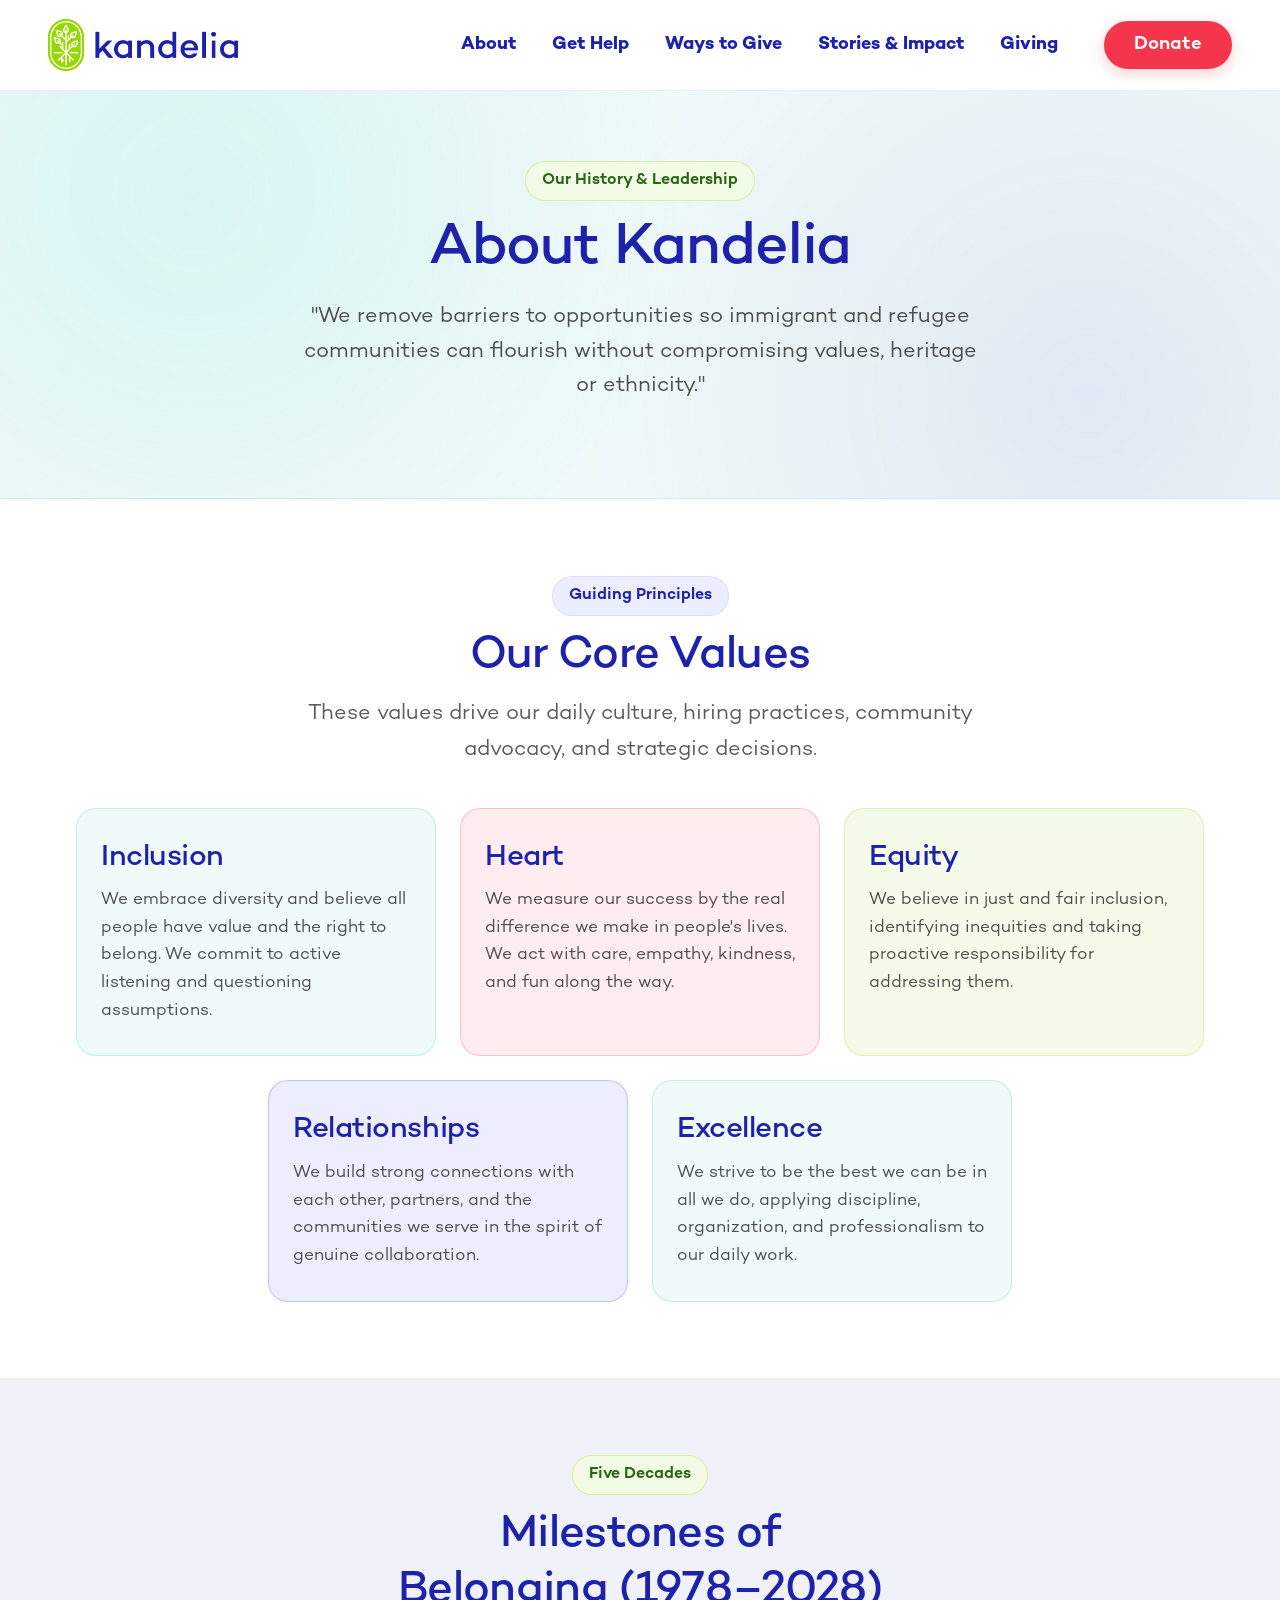
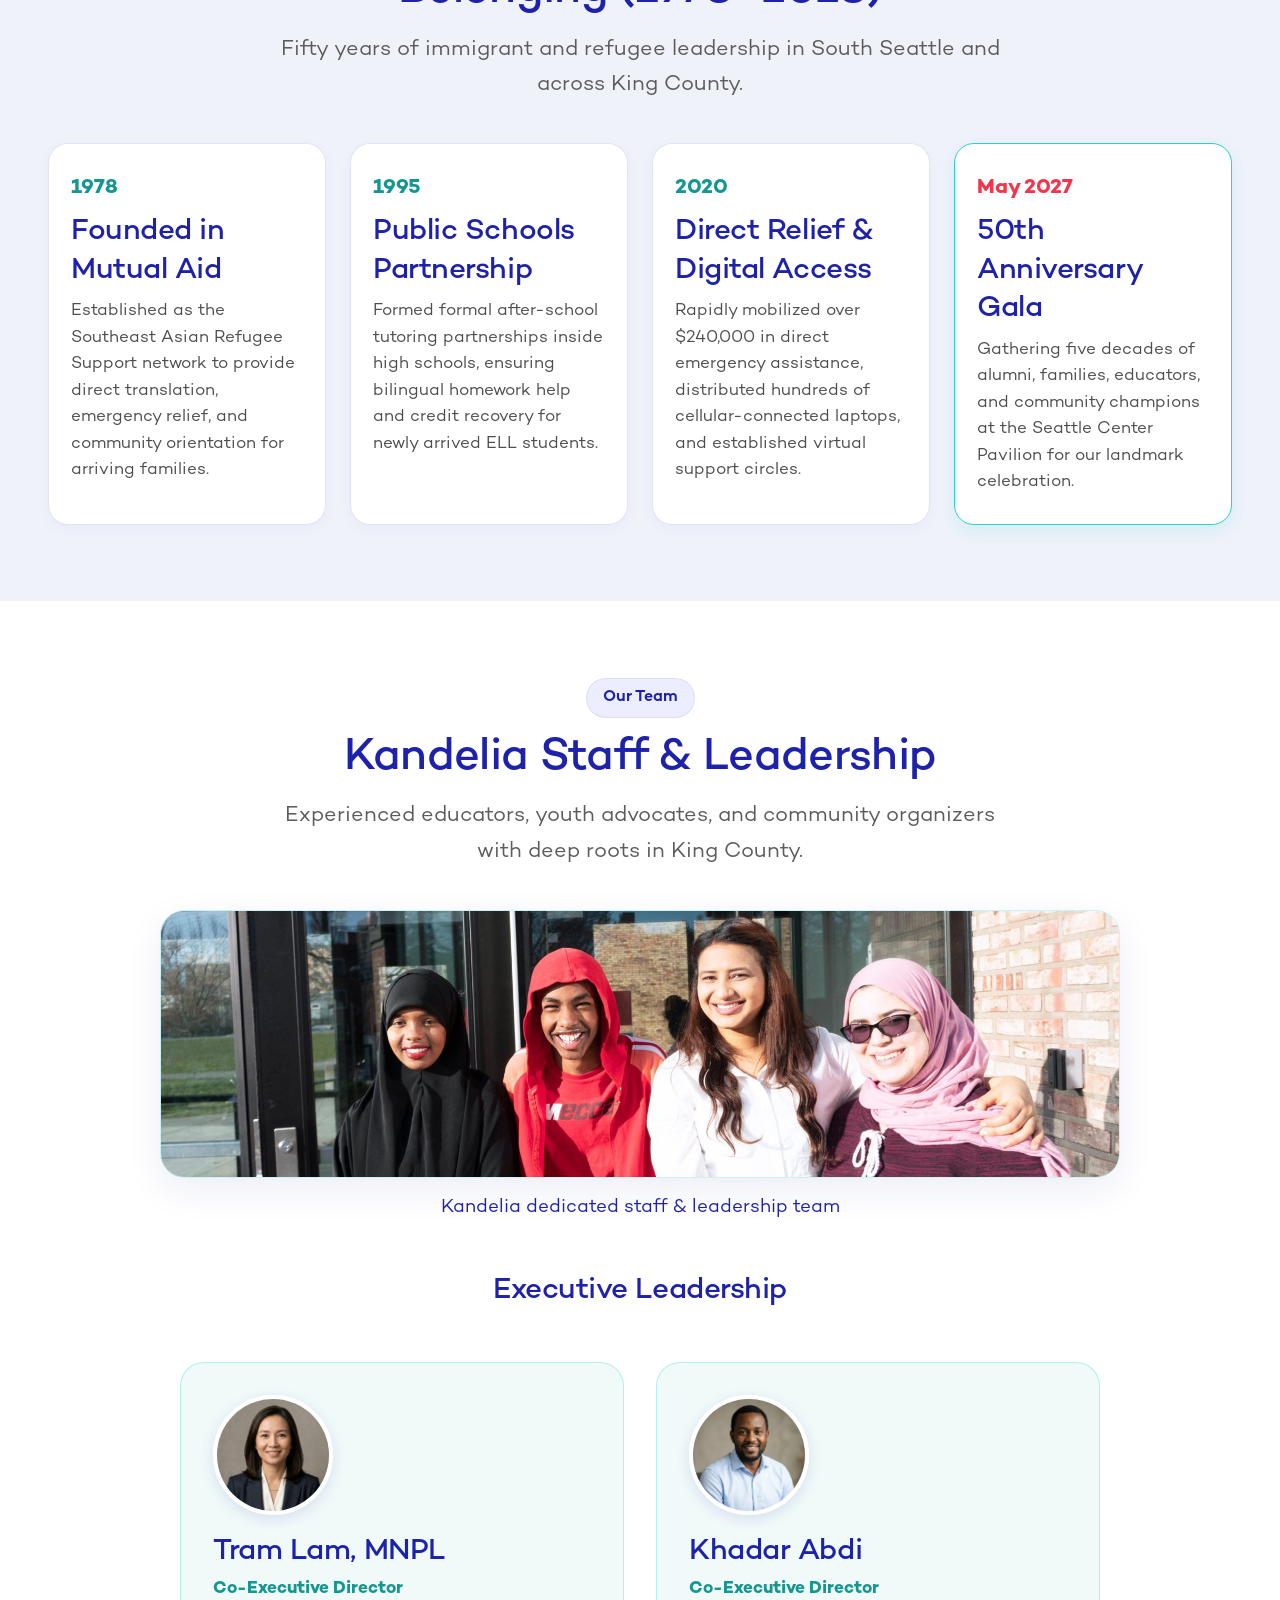
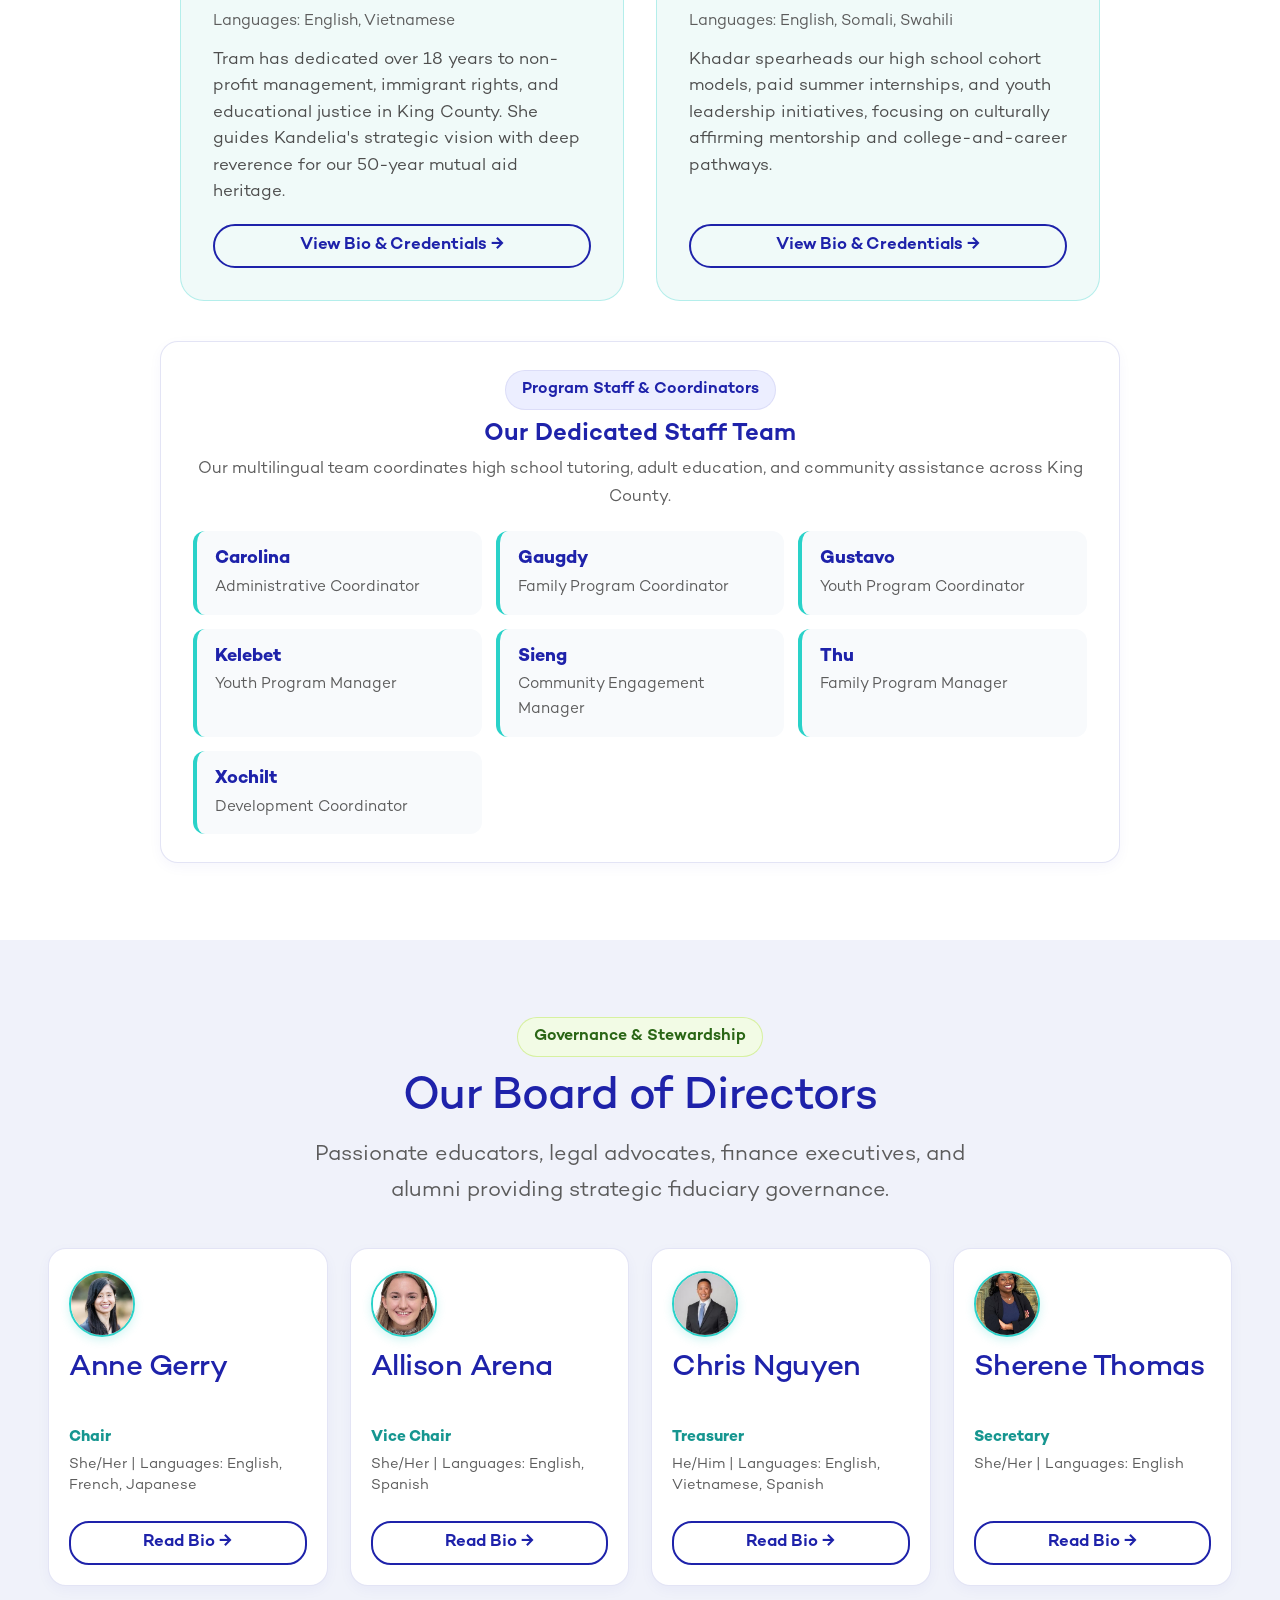
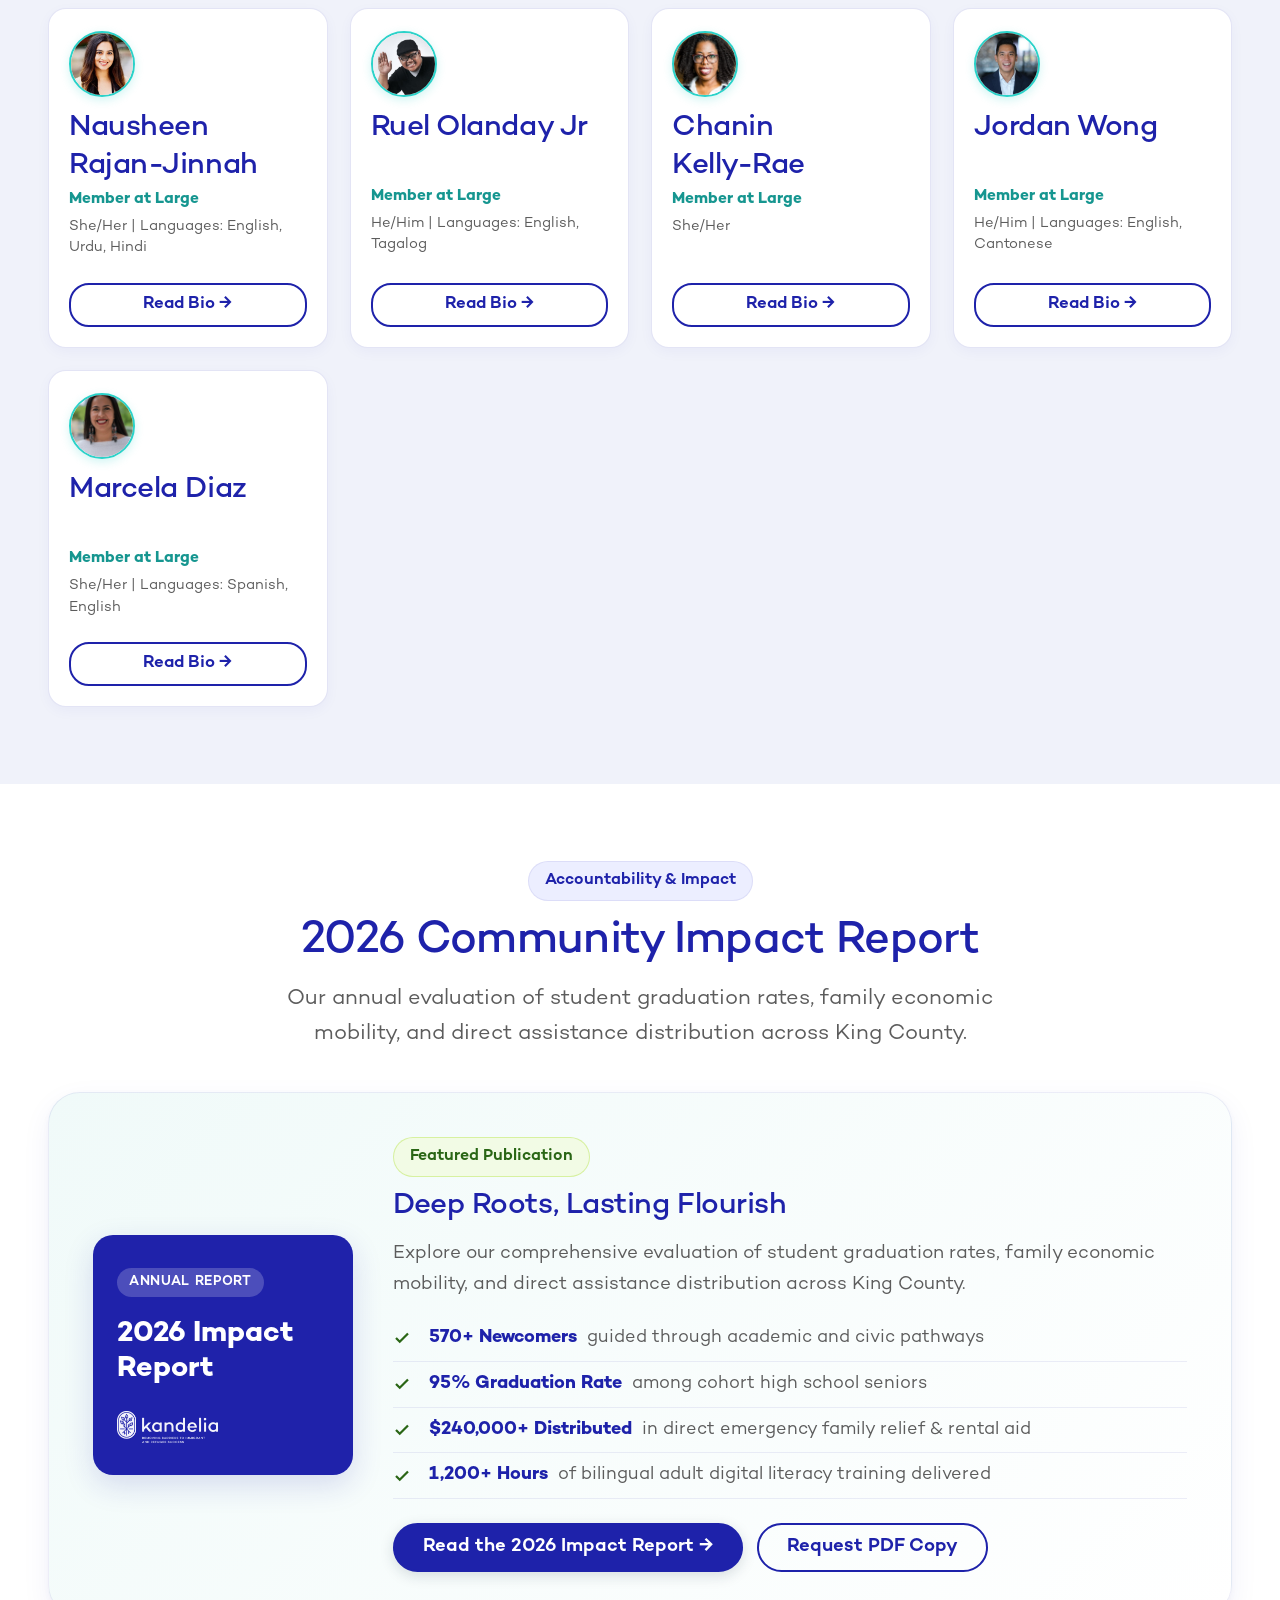
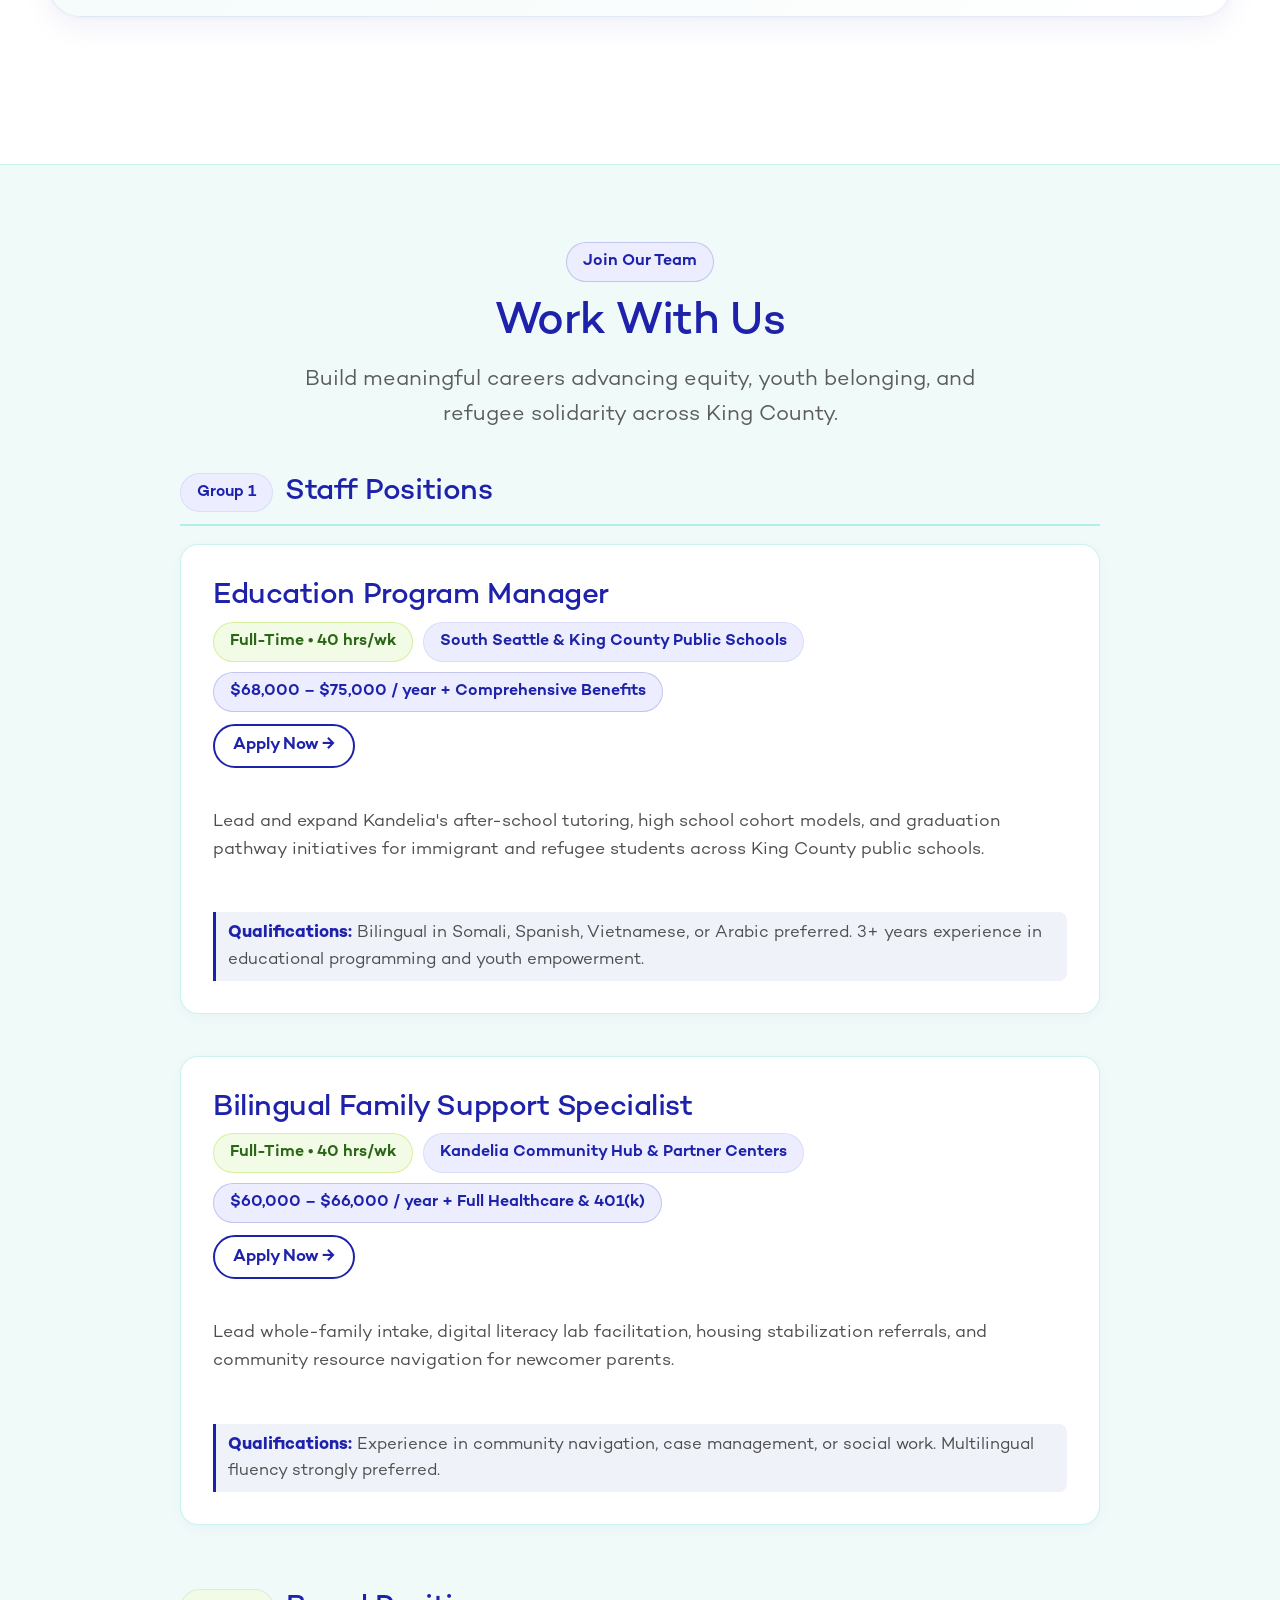
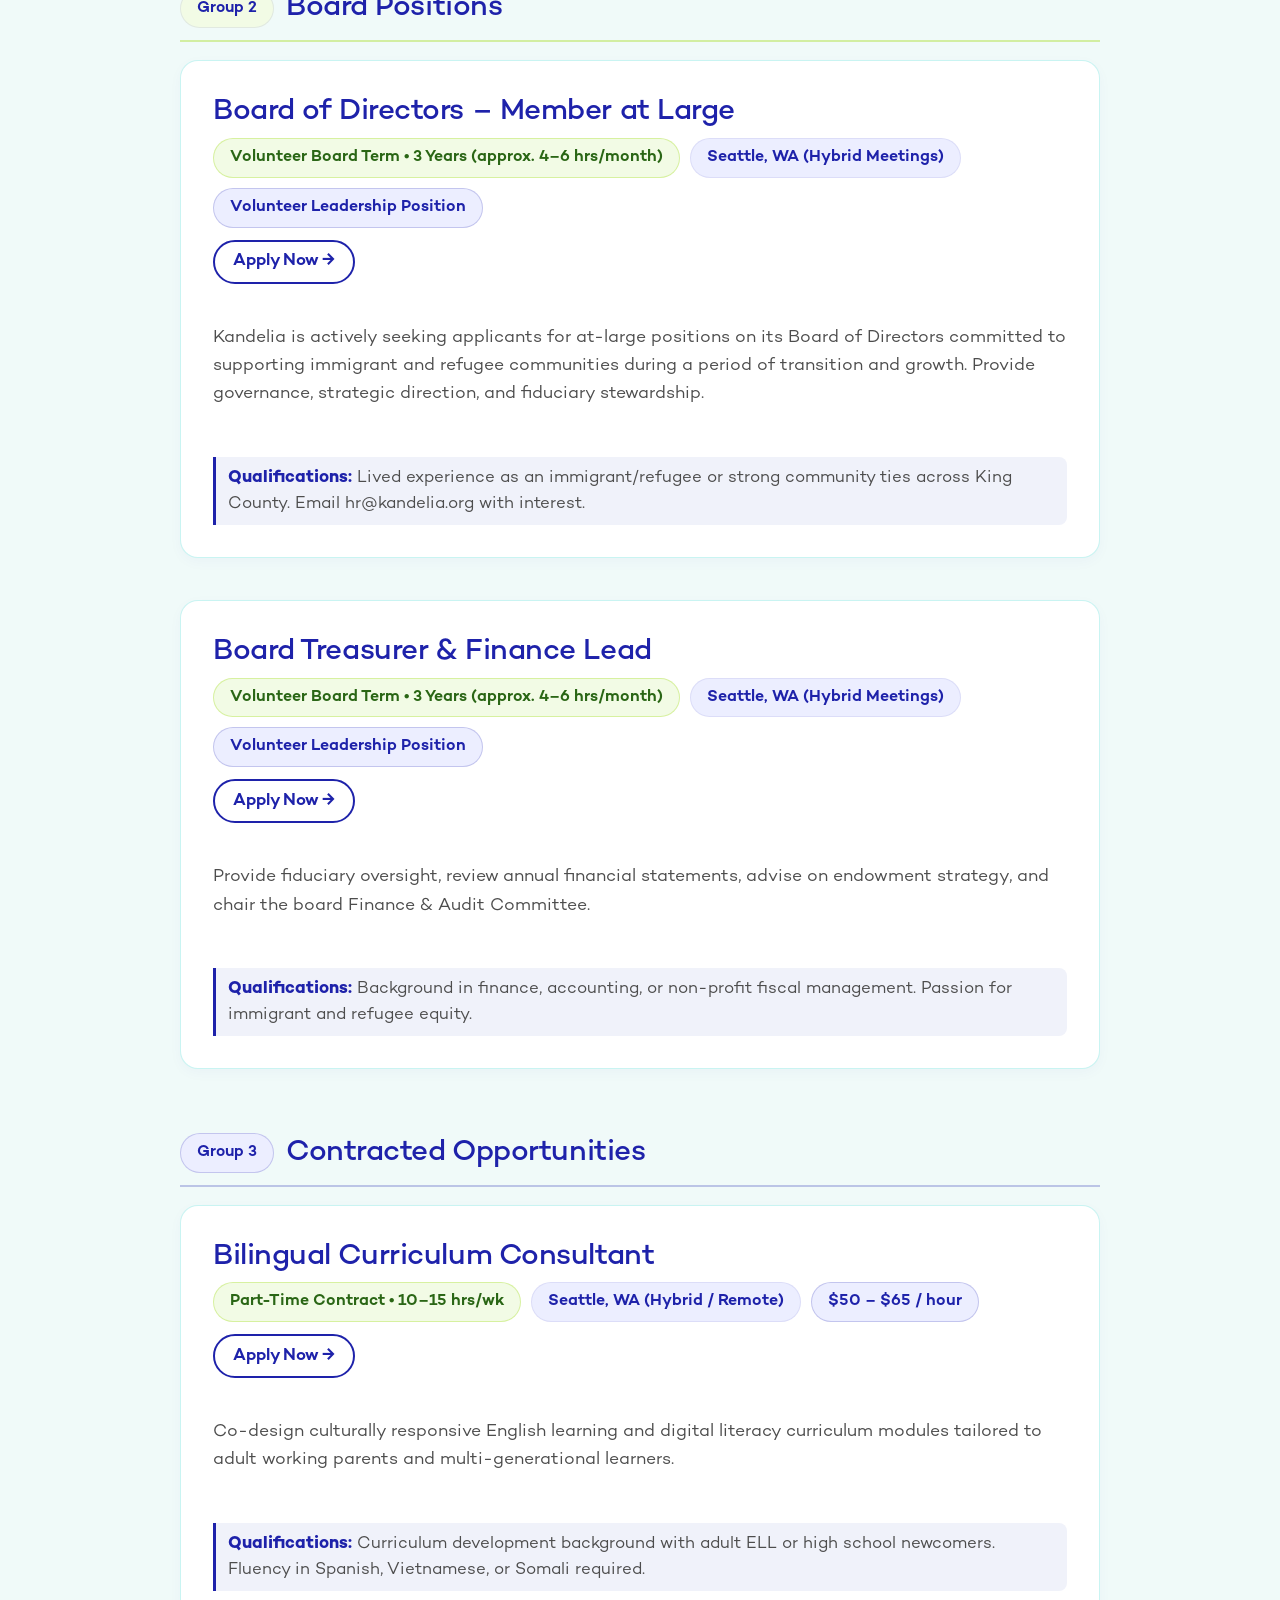
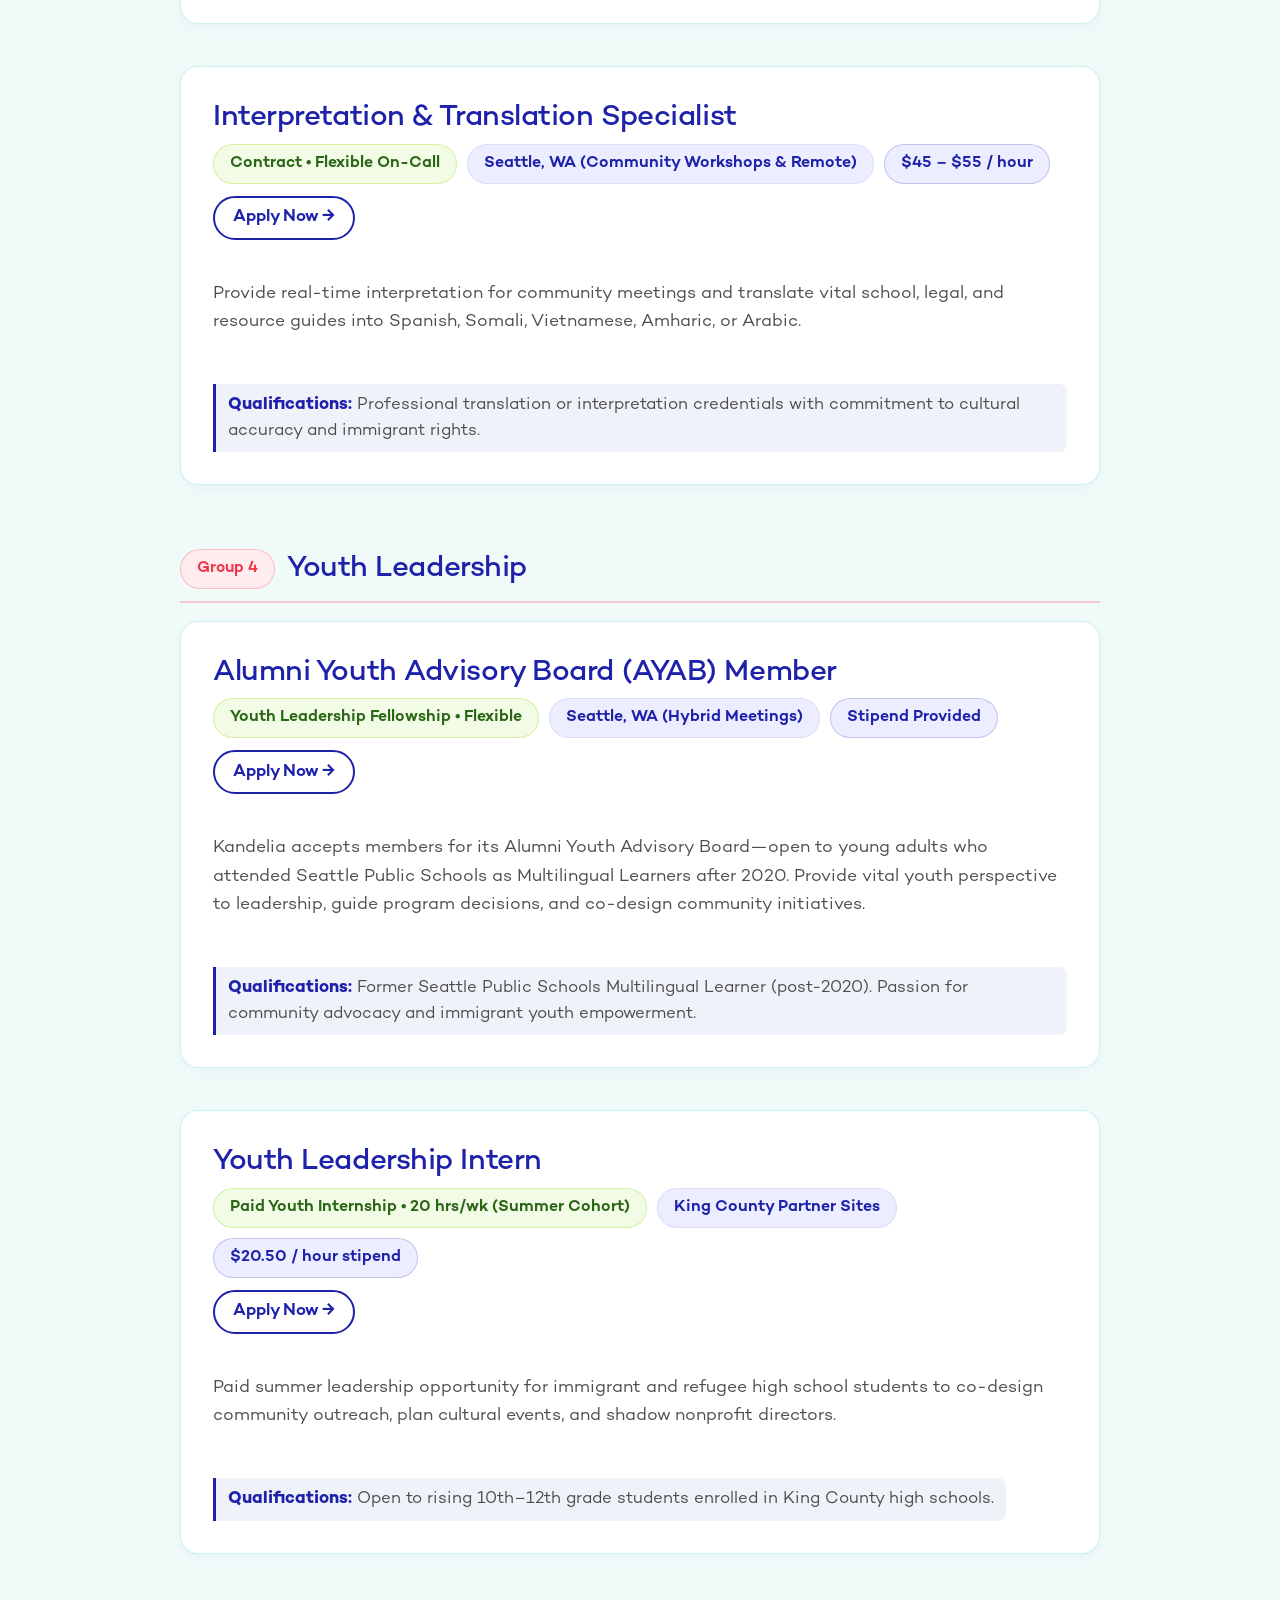
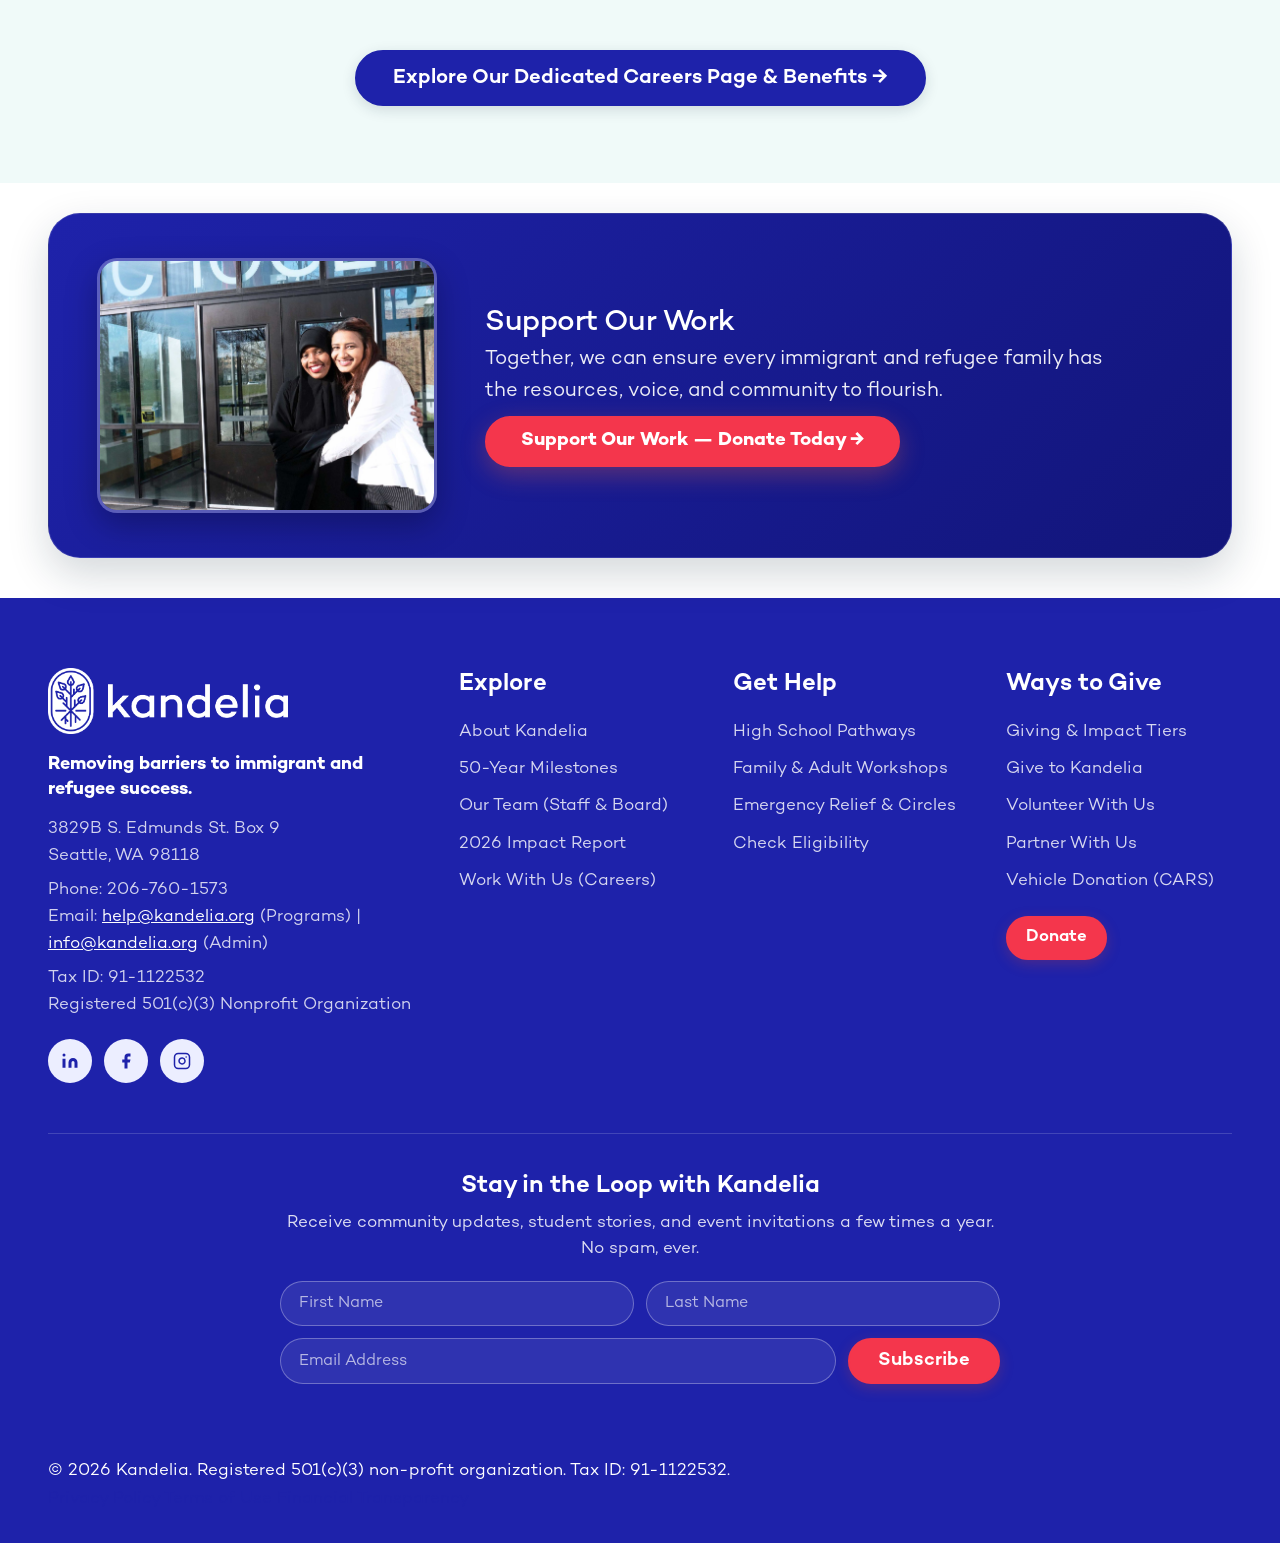
==== about.html @ ff6f68c7 "feat(board-bio): apply 3-paragraph editorial formatting and subtle semi-bold highlights to all 9 boa" ====
<!DOCTYPE html>
<html lang="en">
<head>
  <meta charset="UTF-8">
  <meta name="viewport" content="width=device-width, initial-scale=1.0">
  <title>About Kandelia | 50 Years of Immigrant & Refugee Belonging</title>
  <meta name="description" content="Learn about Kandelia's 50-year history, mission platform, staff leadership, board of directors, and career opportunities in Seattle.">
  <link rel="icon" type="image/png" sizes="64x64" href="assets/favicon.png">
  <link rel="apple-touch-icon" sizes="512x512" href="assets/kandelia_icon_mark.png">
  <link rel="stylesheet" href="styles.css">
</head>
<body>
  <!-- Skip Link for Accessibility -->
  <a href="#main-content" class="skip-link">Skip to main content</a>
  <!-- Global Header -->
  <header class="site-header" role="banner">
    <div class="w header-container">
      <a href="/" class="brand-link" aria-label="Kandelia Home">
        <img src="assets/kandelia_logo_horizontal_no_tag_rgb.png" alt="Kandelia" class="brand-logo" width="220" height="60" style="height:52px; width:auto; display:block;">
      </a>

      <!-- Desktop Navigation Menu -->
      <nav class="main-nav" aria-label="Main Navigation">
        <div class="nav-item">
          <a href="/about" class="nav-link active">About</a>
        </div>
        <div class="nav-item">
          <a href="/get-help" class="nav-link ">Get Help</a>
        </div>
        <div class="nav-item">
          <a href="/ways-to-give" class="nav-link ">Ways to Give</a>
        </div>
        <div class="nav-item">
          <a href="/stories" class="nav-link ">Stories & Impact</a>
        </div>
        <div class="nav-item">
          <a href="/giving" class="nav-link ">Giving</a>
        </div>
      </nav>

      <a class="btn btn-coral" href="https://kandelia-bloom.kindful.com/embeds/75568458-194c-4924-8a1b-de2cd76e4f92" target="_blank" rel="noopener">Donate</a>

      <button class="mobile-toggle" id="mobile-menu-toggle" aria-expanded="false" aria-controls="mobile-navigation-drawer">
        Menu <svg class="icon menu-icon" viewBox="0 0 24 24" fill="none" stroke="currentColor" stroke-width="2.5" stroke-linecap="round" stroke-linejoin="round" aria-hidden="true"><line x1="3" y1="12" x2="21" y2="12"></line><line x1="3" y1="6" x2="21" y2="6"></line><line x1="3" y1="18" x2="21" y2="18"></line></svg>
      </button>
    </div>

    <!-- Mobile Navigation Drawer -->
    <nav class="mobile-nav-drawer" id="mobile-navigation-drawer" aria-label="Mobile Navigation">
      <a href="/" class="">Home</a>
      <a href="/about" class="active">About</a>
      <a href="/get-help" class="">Get Help</a>
      <a href="/ways-to-give" class="">Ways to Give</a>
      <a href="/stories" class="">Stories & Impact</a>
      <a href="/giving" class="">Giving & Impact Tiers</a>
      <a class="btn btn-coral btn-donate" href="https://kandelia-bloom.kindful.com/embeds/75568458-194c-4924-8a1b-de2cd76e4f92" target="_blank" rel="noopener">Donate</a>
    </nav>
  </header>
  <main id="main-content">
      <svg width="0" height="0" style="position:absolute;visibility:hidden;">
    <defs>
      <clipPath id="heart-clip" clipPathUnits="objectBoundingBox">
        <path d="M 0.5, 0.95 C 0.45, 0.90, 0.05, 0.65, 0.02, 0.38 C -0.02, 0.18, 0.12, 0.02, 0.30, 0.02 C 0.40, 0.02, 0.46, 0.08, 0.5, 0.16 C 0.54, 0.08, 0.60, 0.02, 0.70, 0.02 C 0.88, 0.02, 1.02, 0.18, 0.98, 0.38 C 0.95, 0.65, 0.55, 0.90, 0.5, 0.95 Z" />
      </clipPath>
    </defs>
  </svg>

    <!-- PAGE HERO -->
    <section class="inner-hero" id="mission">
      <div class="w inner-hero-content">
        <span class="badge badge-sage">Our History & Leadership</span>
        <h1 class="inner-hero-title">About Kandelia</h1>
        <p class="inner-hero-lead">
          "We remove barriers to opportunities so immigrant and refugee communities can flourish without compromising values, heritage or ethnicity."
        </p>
      </div>
    </section>

    <!-- BRAND VALUES PLATFORM (5 VALUES IN BALANCED 3+2 LAYOUT) -->
    <section style="padding:80px 0; background-color:#FFFFFF;">
      <div class="w">
        <div class="section-header text-center" style="max-width:760px; margin:0 auto 40px;">
          <span class="badge badge-teal" style="margin-bottom:12px;">Guiding Principles</span>
          <h2>Our Core Values</h2>
          <p class="lead">These values drive our daily culture, hiring practices, community advocacy, and strategic decisions.</p>
        </div>

        <div class="values-even-flex">
          <div class="value-card-item" style="background:#F0FAF9; border:1px solid rgba(42,210,201,0.25);">
            <h3 style="font-size:1.25rem; color:var(--navy); margin-bottom:10px;">Inclusion</h3>
            <p style="font-size:0.96rem; color:var(--text-body); line-height:1.6; margin:0;">
              We embrace diversity and believe all people have value and the right to belong. We commit to active listening and questioning assumptions.
            </p>
          </div>
          <div class="value-card-item" style="background:#FEECEE; border:1px solid rgba(244,54,76,0.22);">
            <h3 style="font-size:1.25rem; color:var(--coral); margin-bottom:10px;">Heart</h3>
            <p style="font-size:0.96rem; color:var(--text-body); line-height:1.6; margin:0;">
              We measure our success by the real difference we make in people's lives. We act with care, empathy, kindness, and fun along the way.
            </p>
          </div>
          <div class="value-card-item" style="background:#F4FBE8; border:1px solid rgba(151,215,0,0.25);">
            <h3 style="font-size:1.25rem; color:#2A6615; margin-bottom:10px;">Equity</h3>
            <p style="font-size:0.96rem; color:var(--text-body); line-height:1.6; margin:0;">
              We believe in just and fair inclusion, identifying inequities and taking proactive responsibility for addressing them.
            </p>
          </div>
          <div class="value-card-item" style="background:#ECEEFF; border:1px solid rgba(30,34,170,0.20);">
            <h3 style="font-size:1.25rem; color:var(--navy); margin-bottom:10px;">Relationships</h3>
            <p style="font-size:0.96rem; color:var(--text-body); line-height:1.6; margin:0;">
              We build strong connections with each other, partners, and the communities we serve in the spirit of genuine collaboration.
            </p>
          </div>
          <div class="value-card-item" style="background:#F0FAF9; border:1px solid rgba(42,210,201,0.25);">
            <h3 style="font-size:1.25rem; color:#14857F; margin-bottom:10px;">Excellence</h3>
            <p style="font-size:0.96rem; color:var(--text-body); line-height:1.6; margin:0;">
              We strive to be the best we can be in all we do, applying discipline, organization, and professionalism to our daily work.
            </p>
          </div>
        </div>
      </div>
    </section>

    <!-- 50-YEAR MILESTONES (EXACTLY 4 EVENLY SPACED MILESTONES) -->
    <section class="section-timeline" id="history" style="padding:80px 0; background-color:#F0F2FA;">
      <div class="w">
        <div class="section-header text-center" style="max-width:760px; margin:0 auto 48px;">
          <span class="badge badge-sage" style="margin-bottom:12px;">Five Decades</span>
          <h2>Milestones of Belonging (1978–2028)</h2>
          <p class="lead">Fifty years of immigrant and refugee leadership in South Seattle and across King County.</p>
        </div>

        <div class="milestones-4grid">
          <div class="milestone-card-clean">
            <span class="milestone-year-pill">1978</span>
            <h3 style="font-size:1.2rem; color:var(--navy); margin-bottom:8px;">Founded in Mutual Aid</h3>
            <p style="font-size:0.95rem; color:var(--text-body); line-height:1.55; margin:0;">
              Established as the Southeast Asian Refugee Support network to provide direct translation, emergency relief, and community orientation for arriving families.
            </p>
          </div>

          <div class="milestone-card-clean">
            <span class="milestone-year-pill">1995</span>
            <h3 style="font-size:1.2rem; color:var(--navy); margin-bottom:8px;">Public Schools Partnership</h3>
            <p style="font-size:0.95rem; color:var(--text-body); line-height:1.55; margin:0;">
              Formed formal after-school tutoring partnerships inside high schools, ensuring bilingual homework help and credit recovery for newly arrived ELL students.
            </p>
          </div>

          <div class="milestone-card-clean">
            <span class="milestone-year-pill">2020</span>
            <h3 style="font-size:1.2rem; color:var(--navy); margin-bottom:8px;">Direct Relief & Digital Access</h3>
            <p style="font-size:0.95rem; color:var(--text-body); line-height:1.55; margin:0;">
              Rapidly mobilized over $240,000 in direct emergency assistance, distributed hundreds of cellular-connected laptops, and established virtual support circles.
            </p>
          </div>

          <div class="milestone-card-clean" style="border-color:var(--teal); box-shadow:0 6px 18px rgba(42,210,201,0.15);">
            <span class="milestone-year-pill" style="color:var(--coral);">May 2027</span>
            <h3 style="font-size:1.2rem; color:var(--navy); margin-bottom:8px;">50th Anniversary Gala</h3>
            <p style="font-size:0.95rem; color:var(--text-body); line-height:1.55; margin:0;">
              Gathering five decades of alumni, families, educators, and community champions at the Seattle Center Pavilion for our landmark celebration.
            </p>
          </div>
        </div>
      </div>
    </section>

    <!-- STAFF PHOTO SECTION (LARGE GROUP PHOTO WITH "Kandelia staff" CAPTION DIRECTLY BELOW) -->
    <section class="section-staff" id="team" style="padding:80px 0; background-color:#FFFFFF;">
      <div class="w">
        <div class="section-header text-center" style="max-width:760px; margin:0 auto 40px;">
          <span class="badge badge-teal" style="margin-bottom:12px;">Our Team</span>
          <h2>Kandelia Staff & Leadership</h2>
          <p class="lead">Experienced educators, youth advocates, and community organizers with deep roots in King County.</p>
        </div>

        <!-- Large Staff Group Photograph with Caption -->
        <div style="max-width:960px; margin:0 auto 48px;">
          <div style="border-radius:24px; overflow:hidden; box-shadow:0 12px 36px rgba(30,34,170,0.08); border:1px solid rgba(42,210,201,0.25);">
            <img src="assets/image_9.jpeg" alt="Kandelia staff team gathering together" style="width:100%; height:auto; display:block;">
          </div>
          <p style="font-size:1.05rem; font-weight:600; color:var(--navy); margin-top:14px; text-align:center;">Kandelia dedicated staff & leadership team</p>
        </div>

        <!-- EXECUTIVE DIRECTORS (ONLY TWO CARDS WITH REAL PHOTOS & MODAL BIO EXPANSION) -->
        <div class="section-header text-center" style="max-width:760px; margin:0 auto 32px;">
          <h3 style="font-size:1.5rem; color:var(--navy);">Executive Leadership</h3>
        </div>

        <div class="leadership-2grid">
          <!-- Leader 1: Tram Lam, MNPL -->
          <div class="leader-card-featured open-leader-bio"
               role="button"
               tabindex="0"
               data-name="Tram Lam, MNPL"
               data-role="Co-Executive Director"
               data-photo="assets/tram_lam_headshot_studio.jpg"
               data-languages="English, Vietnamese"
               data-bio="Tram has dedicated over 18 years to non-profit management, immigrant rights, and educational justice in King County. She guides Kandelia's strategic vision with deep reverence for our 50-year mutual aid heritage, overseeing regional community partnerships, long-term sustainability endowment, and systemic advocacy across Washington State."
               data-quote="Our work is about tending to deep roots. Just like the mangrove tree that gives Kandelia its name, we provide a secure, nurturing ecosystem so youth and families can stand strong through any storm.">
            <div class="leader-photo-wrap">
              <img src="assets/tram_lam_headshot_studio.jpg" alt="Tram Lam, MNPL - Co-Executive Director">
            </div>
            <h3 style="font-size:1.35rem; color:var(--navy); margin-bottom:4px;">Tram Lam, MNPL</h3>
            <div style="font-size:0.96rem; font-weight:700; color:var(--teal-dark); margin-bottom:6px;">Co-Executive Director</div>
            <div style="font-size:0.88rem; color:var(--text-muted); margin-bottom:12px;">Languages: English, Vietnamese</div>
            <p style="font-size:0.95rem; color:var(--text-body); line-height:1.55; margin-bottom:18px;">
              Tram has dedicated over 18 years to non-profit management, immigrant rights, and educational justice in King County. She guides Kandelia's strategic vision with deep reverence for our 50-year mutual aid heritage.
            </p>
            <div style="margin-top:auto; width:100%;">
              <button class="btn btn-outline btn-sm"
                      type="button"
                      style="width:100%; text-align:center; display:flex; justify-content:center; align-items:center;"
                      tabindex="-1">
                View Bio & Credentials →
              </button>
            </div>
          </div>

          <!-- Leader 2: Khadar Abdi -->
          <div class="leader-card-featured open-leader-bio"
               role="button"
               tabindex="0"
               data-name="Khadar Abdi"
               data-role="Co-Executive Director"
               data-photo="assets/khadar_abdi_headshot.jpg"
               data-languages="English, Somali, Swahili"
               data-bio="Khadar spearheads our high school cohort models, paid summer internships, and youth leadership initiatives, focusing on culturally affirming mentorship and college-and-career pathways across King County public schools. Having arrived in Seattle as a newcomer himself, he brings authentic lived experience to youth empowerment."
               data-quote="Over 90% of our staff have lived the immigrant and refugee journey themselves. When a family walks through our doors, they are met with shared language, shared empathy, and unconditional dignity.">
            <div class="leader-photo-wrap">
              <img src="assets/khadar_abdi_headshot.jpg" alt="Khadar Abdi - Co-Executive Director">
            </div>
            <h3 style="font-size:1.35rem; color:var(--navy); margin-bottom:4px;">Khadar Abdi</h3>
            <div style="font-size:0.96rem; font-weight:700; color:var(--teal-dark); margin-bottom:6px;">Co-Executive Director</div>
            <div style="font-size:0.88rem; color:var(--text-muted); margin-bottom:12px;">Languages: English, Somali, Swahili</div>
            <p style="font-size:0.95rem; color:var(--text-body); line-height:1.55; margin-bottom:18px;">
              Khadar spearheads our high school cohort models, paid summer internships, and youth leadership initiatives, focusing on culturally affirming mentorship and college-and-career pathways.
            </p>
            <div style="margin-top:auto; width:100%;">
              <button class="btn btn-outline btn-sm"
                      type="button"
                      style="width:100%; text-align:center; display:flex; justify-content:center; align-items:center;"
                      tabindex="-1">
                View Bio & Credentials →
              </button>
            </div>
          </div>
        </div>

        <!-- All Staff Team & Program Coordinators (Direct from kandelia.org) -->
        <div style="max-width:960px; margin:40px auto 0;">
          <div style="background:#FFFFFF; border-radius:18px; padding:28px 32px; border:1px solid rgba(30,34,170,0.12); box-shadow:0 4px 14px rgba(30,34,170,0.04);">
            <div style="text-align:center; margin-bottom:20px;">
              <span class="badge badge-teal" style="margin-bottom:8px;">Program Staff & Coordinators</span>
              <h4 style="font-size:1.3rem; color:var(--navy); font-weight:700; margin:0;">
                Our Dedicated Staff Team
              </h4>
              <p style="font-size:0.92rem; color:var(--text-muted); margin-top:6px; margin-bottom:0;">
                Our multilingual team coordinates high school tutoring, adult education, and community assistance across King County.
              </p>
            </div>
            <div class="staff-directory-grid">
              <div style="padding:14px 18px; background:#F8FAFC; border-radius:12px; border-left:4px solid var(--teal);">
                <div style="font-weight:700; color:var(--navy); font-size:1rem;">Carolina</div>
                <div style="font-size:0.86rem; color:var(--text-muted); margin-top:2px;">Administrative Coordinator</div>
              </div>
              <div style="padding:14px 18px; background:#F8FAFC; border-radius:12px; border-left:4px solid var(--teal);">
                <div style="font-weight:700; color:var(--navy); font-size:1rem;">Gaugdy</div>
                <div style="font-size:0.86rem; color:var(--text-muted); margin-top:2px;">Family Program Coordinator</div>
              </div>
              <div style="padding:14px 18px; background:#F8FAFC; border-radius:12px; border-left:4px solid var(--teal);">
                <div style="font-weight:700; color:var(--navy); font-size:1rem;">Gustavo</div>
                <div style="font-size:0.86rem; color:var(--text-muted); margin-top:2px;">Youth Program Coordinator</div>
              </div>
              <div style="padding:14px 18px; background:#F8FAFC; border-radius:12px; border-left:4px solid var(--teal);">
                <div style="font-weight:700; color:var(--navy); font-size:1rem;">Kelebet</div>
                <div style="font-size:0.86rem; color:var(--text-muted); margin-top:2px;">Youth Program Manager</div>
              </div>
              <div style="padding:14px 18px; background:#F8FAFC; border-radius:12px; border-left:4px solid var(--teal);">
                <div style="font-weight:700; color:var(--navy); font-size:1rem;">Sieng</div>
                <div style="font-size:0.86rem; color:var(--text-muted); margin-top:2px;">Community Engagement Manager</div>
              </div>
              <div style="padding:14px 18px; background:#F8FAFC; border-radius:12px; border-left:4px solid var(--teal);">
                <div style="font-weight:700; color:var(--navy); font-size:1rem;">Thu</div>
                <div style="font-size:0.86rem; color:var(--text-muted); margin-top:2px;">Family Program Manager</div>
              </div>
              <div style="padding:14px 18px; background:#F8FAFC; border-radius:12px; border-left:4px solid var(--teal);">
                <div style="font-weight:700; color:var(--navy); font-size:1rem;">Xochilt</div>
                <div style="font-size:0.86rem; color:var(--text-muted); margin-top:2px;">Development Coordinator</div>
              </div>
            </div>
          </div>
        </div>
      </div>
    </section>

    <!-- BOARD OF DIRECTORS (ALL 9 MEMBERS WITH REAL PHOTOS & MODAL BIO EXPANSION) -->
    <section class="section-board" id="board" style="padding:80px 0; background-color:#F0F2FA;">
      <div class="w">
        <div class="section-header text-center" style="max-width:760px; margin:0 auto 48px;">
          <span class="badge badge-sage" style="margin-bottom:12px;">Governance & Stewardship</span>
          <h2>Our Board of Directors</h2>
          <p class="lead">Passionate educators, legal advocates, finance executives, and alumni providing strategic fiduciary governance.</p>
        </div>

        <div class="board-grid-enhanced">
          <div class="board-card-enhanced open-board-bio"
               role="button"
               tabindex="0"
               data-name="Anne Gerry"
               data-role="Chair"
               data-tenure="She/Her | Languages: English, French, Japanese"
               data-bio="&lt;p&gt;I was born in &lt;strong class=&quot;bio-highlight&quot;&gt;New York&lt;/strong&gt; to immigrants from &lt;strong class=&quot;bio-highlight&quot;&gt;South Korea&lt;/strong&gt;. I have a degree in Classics from &lt;strong class=&quot;bio-highlight&quot;&gt;Yale University&lt;/strong&gt; and a J.D. from &lt;strong class=&quot;bio-highlight&quot;&gt;Yale Law School&lt;/strong&gt;.&lt;/p&gt;&lt;p&gt;In my previous life, I was a &lt;strong class=&quot;bio-highlight&quot;&gt;corporate attorney&lt;/strong&gt;, and more recently I have had the privilege of being a stay-at-home parent to two wonderful children. During our time living on both coasts of the U.S. and abroad in &lt;strong class=&quot;bio-highlight&quot;&gt;Japan&lt;/strong&gt;, I have supported our surrounding communities through deep involvement in local schools, teams, and other organizations, and have also engaged in pro bono legal work and philanthropic activities.&lt;/p&gt;&lt;p&gt;I also have faith in the unique power of education to transform lives. I am inspired by the work that Kandelia does to honor the many cultures of the communities that it serves, while providing young students with the tools to succeed through its programs at the &lt;strong class=&quot;bio-highlight&quot;&gt;Seattle World School&lt;/strong&gt;. I am honored to assist with Kandelia’s mission.&lt;/p&gt;"
               data-quote="I passionately believe that exposure to other cultures broadens our perspectives, increases our humility and respect for others, and helps us live in community with each other."
               data-photo="assets/board_1.jpg">
            <div class="board-member-photo-frame">
              <img src="assets/board_1.jpg" alt="Anne Gerry" loading="lazy">
            </div>
            <h3 class="board-member-name">Anne Gerry</h3>
            <div class="board-member-role">Chair</div>
            <div class="board-member-meta">She/Her | Languages: English, French, Japanese</div>
            <div class="board-member-actions">
              <button class="btn btn-outline btn-sm"
                      type="button"
                      style="width:100%; text-align:center; display:flex; justify-content:center; align-items:center;"
                      tabindex="-1">
                Read Bio →
              </button>
            </div>
          </div>
          <div class="board-card-enhanced open-board-bio"
               role="button"
               tabindex="0"
               data-name="Allison Arena"
               data-role="Vice Chair"
               data-tenure="She/Her | Languages: English, Spanish"
               data-bio="&lt;p&gt;Allison grew up in &lt;strong class=&quot;bio-highlight&quot;&gt;Chicago&lt;/strong&gt; and brings a strong foundation in community engagement, economic development, and strategic planning to Kandelia’s Board of Directors. While studying at &lt;strong class=&quot;bio-highlight&quot;&gt;Indiana University&lt;/strong&gt;, she partnered with local nonprofits to support underserved communities, sparking a lifelong commitment to equity and impact.&lt;/p&gt;&lt;p&gt;After graduation, she joined the &lt;strong class=&quot;bio-highlight&quot;&gt;Chicago Mayor’s Office&lt;/strong&gt;, focusing on small business support during COVID in South and West-side neighborhoods, before moving into &lt;strong class=&quot;bio-highlight&quot;&gt;strategy consulting&lt;/strong&gt; to help organizations solve complex challenges across sectors.&lt;/p&gt;&lt;p&gt;Today, she serves in a strategic role at the &lt;strong class=&quot;bio-highlight&quot;&gt;Gates Foundation&lt;/strong&gt;, continuing her focus on driving systemic change and advancing opportunities for immigrant and refugee communities.&lt;/p&gt;"
               data-quote="Passionate about creating opportunities for immigrant and refugee communities to thrive, Allison is excited to support Kandelia’s mission."
               data-photo="assets/board_2.jpg">
            <div class="board-member-photo-frame">
              <img src="assets/board_2.jpg" alt="Allison Arena" loading="lazy">
            </div>
            <h3 class="board-member-name">Allison Arena</h3>
            <div class="board-member-role">Vice Chair</div>
            <div class="board-member-meta">She/Her | Languages: English, Spanish</div>
            <div class="board-member-actions">
              <button class="btn btn-outline btn-sm"
                      type="button"
                      style="width:100%; text-align:center; display:flex; justify-content:center; align-items:center;"
                      tabindex="-1">
                Read Bio →
              </button>
            </div>
          </div>
          <div class="board-card-enhanced open-board-bio"
               role="button"
               tabindex="0"
               data-name="Chris Nguyen"
               data-role="Treasurer"
               data-tenure="He/Him | Languages: English, Vietnamese, Spanish"
               data-bio="&lt;p&gt;Chris’ parents were refugees who found a home in the farming community of &lt;strong class=&quot;bio-highlight&quot;&gt;Salinas, California&lt;/strong&gt;, where he was born and raised. Learning English as a second language and Spanish as a third, he grew up navigating systemic challenges that shaped his commitment to socially responsible organizations.&lt;/p&gt;&lt;p&gt;He earned his B.A. from &lt;strong class=&quot;bio-highlight&quot;&gt;California State University–Los Angeles&lt;/strong&gt; and his MBA in Human Resources and Finance from &lt;strong class=&quot;bio-highlight&quot;&gt;City University Seattle&lt;/strong&gt;.&lt;/p&gt;&lt;p&gt;Chris has held executive leadership roles at &lt;strong class=&quot;bio-highlight&quot;&gt;Robert Half&lt;/strong&gt;, &lt;strong class=&quot;bio-highlight&quot;&gt;Randstad&lt;/strong&gt;, &lt;strong class=&quot;bio-highlight&quot;&gt;Tatum&lt;/strong&gt;, and &lt;strong class=&quot;bio-highlight&quot;&gt;Adecco Group&lt;/strong&gt;, and is currently part-owner and Managing Partner of &lt;strong class=&quot;bio-highlight&quot;&gt;NextDeavor&lt;/strong&gt;, a certified minority-owned recruitment firm.&lt;/p&gt;"
               data-quote="Growing up with systemic challenges strengthened my passion for socially responsible organizations early in life."
               data-photo="assets/board_3.jpg">
            <div class="board-member-photo-frame">
              <img src="assets/board_3.jpg" alt="Chris Nguyen" loading="lazy">
            </div>
            <h3 class="board-member-name">Chris Nguyen</h3>
            <div class="board-member-role">Treasurer</div>
            <div class="board-member-meta">He/Him | Languages: English, Vietnamese, Spanish</div>
            <div class="board-member-actions">
              <button class="btn btn-outline btn-sm"
                      type="button"
                      style="width:100%; text-align:center; display:flex; justify-content:center; align-items:center;"
                      tabindex="-1">
                Read Bio →
              </button>
            </div>
          </div>
          <div class="board-card-enhanced open-board-bio"
               role="button"
               tabindex="0"
               data-name="Sherene Thomas"
               data-role="Secretary"
               data-tenure="She/Her | Languages: English"
               data-bio="&lt;p&gt;Sherene Thomas is the proud daughter of &lt;strong class=&quot;bio-highlight&quot;&gt;Jamaican immigrants&lt;/strong&gt; and a nonprofit leader with experience advancing social justice through cross-sector partnerships. She holds a J.D. from &lt;strong class=&quot;bio-highlight&quot;&gt;Barry University School of Law&lt;/strong&gt;, an MPA from &lt;strong class=&quot;bio-highlight&quot;&gt;Florida State University&lt;/strong&gt;, and dual B.S. degrees in Psychology and Criminology.&lt;/p&gt;&lt;p&gt;She began her career as an &lt;strong class=&quot;bio-highlight&quot;&gt;Administrative Law Judge&lt;/strong&gt; for the State of Florida and later served as Outreach Director for a senior member of &lt;strong class=&quot;bio-highlight&quot;&gt;Congress&lt;/strong&gt;. Her previous roles also include managing a national legal fellowship program at &lt;strong class=&quot;bio-highlight&quot;&gt;Equal Justice Works&lt;/strong&gt; and leading development at &lt;strong class=&quot;bio-highlight&quot;&gt;DC Affordable Law Firm&lt;/strong&gt;.&lt;/p&gt;&lt;p&gt;She currently serves as Corporate &amp;amp; Foundation Relations Manager at &lt;strong class=&quot;bio-highlight&quot;&gt;Mercy Housing&lt;/strong&gt;, cultivating strategic relationships to support affordable housing and community-based services, and has served on the boards of the ACLU of Florida, Ms. JD, and the National Congress of Black Women.&lt;/p&gt;"
               data-quote="Sherene brings a deep commitment to immigrant justice and equity-driven systems change."
               data-photo="assets/board_4.jpg">
            <div class="board-member-photo-frame">
              <img src="assets/board_4.jpg" alt="Sherene Thomas" loading="lazy">
            </div>
            <h3 class="board-member-name">Sherene Thomas</h3>
            <div class="board-member-role">Secretary</div>
            <div class="board-member-meta">She/Her | Languages: English</div>
            <div class="board-member-actions">
              <button class="btn btn-outline btn-sm"
                      type="button"
                      style="width:100%; text-align:center; display:flex; justify-content:center; align-items:center;"
                      tabindex="-1">
                Read Bio →
              </button>
            </div>
          </div>
          <div class="board-card-enhanced open-board-bio"
               role="button"
               tabindex="0"
               data-name="Nausheen Rajan-Jinnah"
               data-role="Member at Large"
               data-tenure="She/Her | Languages: English, Urdu, Hindi"
               data-bio="&lt;p&gt;Nausheen is the daughter of immigrants from &lt;strong class=&quot;bio-highlight&quot;&gt;Karachi, Pakistan&lt;/strong&gt;. She currently serves as &lt;strong class=&quot;bio-highlight&quot;&gt;Chief of Staff&lt;/strong&gt; at the &lt;strong class=&quot;bio-highlight&quot;&gt;Seattle City Council&lt;/strong&gt;, bringing deep experience in municipal policy and civic leadership.&lt;/p&gt;&lt;p&gt;Prior to this role, she served as a Policy Advisor for the &lt;strong class=&quot;bio-highlight&quot;&gt;Seattle Mayor’s Office&lt;/strong&gt; covering transportation, parks, and climate action, and worked at &lt;strong class=&quot;bio-highlight&quot;&gt;Kinetic West&lt;/strong&gt; on workforce and community stakeholder development for public-sector partners.&lt;/p&gt;&lt;p&gt;Earlier in her career, she was on the Economic Development Team at &lt;strong class=&quot;bio-highlight&quot;&gt;Bloomberg Associates&lt;/strong&gt;, advising cities including Phoenix, Tampa, London, Newark, and New York on improving economic mobility outcomes.&lt;/p&gt;"
               data-quote="In 2020, Nausheen co-founded an initiative to increase generational voter participation and civic engagement in her Muslim community."
               data-photo="assets/board_5.jpg">
            <div class="board-member-photo-frame">
              <img src="assets/board_5.jpg" alt="Nausheen Rajan-Jinnah" loading="lazy">
            </div>
            <h3 class="board-member-name">Nausheen Rajan-Jinnah</h3>
            <div class="board-member-role">Member at Large</div>
            <div class="board-member-meta">She/Her | Languages: English, Urdu, Hindi</div>
            <div class="board-member-actions">
              <button class="btn btn-outline btn-sm"
                      type="button"
                      style="width:100%; text-align:center; display:flex; justify-content:center; align-items:center;"
                      tabindex="-1">
                Read Bio →
              </button>
            </div>
          </div>
          <div class="board-card-enhanced open-board-bio"
               role="button"
               tabindex="0"
               data-name="Ruel Olanday Jr"
               data-role="Member at Large"
               data-tenure="He/Him | Languages: English, Tagalog"
               data-bio="&lt;p&gt;Since 2004, Ruel Olanday Jr has held various public-sector roles supporting youth—including &lt;strong class=&quot;bio-highlight&quot;&gt;community organizer&lt;/strong&gt;, &lt;strong class=&quot;bio-highlight&quot;&gt;educator&lt;/strong&gt;, &lt;strong class=&quot;bio-highlight&quot;&gt;social worker&lt;/strong&gt;, philanthropic advisor, and executive director.&lt;/p&gt;&lt;p&gt;He currently serves as Public Policy and Community Development Director at &lt;strong class=&quot;bio-highlight&quot;&gt;Open Doors for Multicultural Families&lt;/strong&gt;, and is a sought-after expert in community-led racial justice, youth development, and policy navigation.&lt;/p&gt;&lt;p&gt;Leveraging both his professional background and lived experience as a &lt;strong class=&quot;bio-highlight&quot;&gt;first-generation Filipino American&lt;/strong&gt;, he builds bridges across community organizations, philanthropy, and public education from local city initiatives to nationwide efforts.&lt;/p&gt;"
               data-quote="Recognized for being an innovative, purpose-driven leader with a steadfast commitment to the empowerment of youth and communities impacted by racial inequity."
               data-photo="assets/board_6.jpg">
            <div class="board-member-photo-frame">
              <img src="assets/board_6.jpg" alt="Ruel Olanday Jr" loading="lazy">
            </div>
            <h3 class="board-member-name">Ruel Olanday Jr</h3>
            <div class="board-member-role">Member at Large</div>
            <div class="board-member-meta">He/Him | Languages: English, Tagalog</div>
            <div class="board-member-actions">
              <button class="btn btn-outline btn-sm"
                      type="button"
                      style="width:100%; text-align:center; display:flex; justify-content:center; align-items:center;"
                      tabindex="-1">
                Read Bio →
              </button>
            </div>
          </div>
          <div class="board-card-enhanced open-board-bio"
               role="button"
               tabindex="0"
               data-name="Chanin Kelly-Rae"
               data-role="Member at Large"
               data-tenure="She/Her"
               data-bio="&lt;p&gt;Chanin Kelly-Rae is a nationally respected expert in &lt;strong class=&quot;bio-highlight&quot;&gt;Diversity, Equity, Inclusion, and Belonging (DEIB)&lt;/strong&gt; and the Founder &amp;amp; CEO of &lt;strong class=&quot;bio-highlight&quot;&gt;Chanin Kelly-Rae Consulting&lt;/strong&gt;. Originally from &lt;strong class=&quot;bio-highlight&quot;&gt;Milwaukee&lt;/strong&gt;, she began her career as a public-school educator and coach dedicated to equitable access.&lt;/p&gt;&lt;p&gt;She partners with leaders across government, philanthropy, nonprofit, and corporate sectors to align intent with measurable outcomes and build accountable systems—blending strategic insight, data, and authentic storytelling to translate complex challenges into people-centered solutions.&lt;/p&gt;&lt;p&gt;Now living in &lt;strong class=&quot;bio-highlight&quot;&gt;Washington State&lt;/strong&gt; with her husband, their dog Max, and as the proud mom of two college students, she continues to serve communities through mentorship, philanthropy, and pro bono advisory work.&lt;/p&gt;"
               data-quote="Her approach blends strategic insight, data, and authentic storytelling to move teams from intention to action—guided by the principle, &#x27;Build nothing for them, without them.&#x27;"
               data-photo="assets/board_7.jpg">
            <div class="board-member-photo-frame">
              <img src="assets/board_7.jpg" alt="Chanin Kelly-Rae" loading="lazy">
            </div>
            <h3 class="board-member-name">Chanin Kelly-Rae</h3>
            <div class="board-member-role">Member at Large</div>
            <div class="board-member-meta">She/Her</div>
            <div class="board-member-actions">
              <button class="btn btn-outline btn-sm"
                      type="button"
                      style="width:100%; text-align:center; display:flex; justify-content:center; align-items:center;"
                      tabindex="-1">
                Read Bio →
              </button>
            </div>
          </div>
          <div class="board-card-enhanced open-board-bio"
               role="button"
               tabindex="0"
               data-name="Jordan Wong"
               data-role="Member at Large"
               data-tenure="He/Him | Languages: English, Cantonese"
               data-bio="&lt;p&gt;Jordan is the son of &lt;strong class=&quot;bio-highlight&quot;&gt;Chinese immigrants&lt;/strong&gt;, born in &lt;strong class=&quot;bio-highlight&quot;&gt;New Orleans&lt;/strong&gt; and raised in Bay St. Louis, Mississippi and San Diego, California. He holds a B.A. in International Development Studies from &lt;strong class=&quot;bio-highlight&quot;&gt;UCLA&lt;/strong&gt;.&lt;/p&gt;&lt;p&gt;He currently serves as a Strategy Officer at the &lt;strong class=&quot;bio-highlight&quot;&gt;Gates Foundation&lt;/strong&gt;, where he supports global development and social impact initiatives.&lt;/p&gt;&lt;p&gt;Prior to joining the foundation, Jordan held strategy roles at &lt;strong class=&quot;bio-highlight&quot;&gt;Humana&lt;/strong&gt;, &lt;strong class=&quot;bio-highlight&quot;&gt;CVS Health&lt;/strong&gt;, and &lt;strong class=&quot;bio-highlight&quot;&gt;Accenture&lt;/strong&gt;, and began his career in public health at the &lt;strong class=&quot;bio-highlight&quot;&gt;Centers for Disease Control and Prevention (CDC)&lt;/strong&gt; expanding access to care and advancing health equity.&lt;/p&gt;"
               data-quote="Jordan brings a deep commitment to building inclusive systems that reflect the communities they serve."
               data-photo="assets/board_8.jpg">
            <div class="board-member-photo-frame">
              <img src="assets/board_8.jpg" alt="Jordan Wong" loading="lazy">
            </div>
            <h3 class="board-member-name">Jordan Wong</h3>
            <div class="board-member-role">Member at Large</div>
            <div class="board-member-meta">He/Him | Languages: English, Cantonese</div>
            <div class="board-member-actions">
              <button class="btn btn-outline btn-sm"
                      type="button"
                      style="width:100%; text-align:center; display:flex; justify-content:center; align-items:center;"
                      tabindex="-1">
                Read Bio →
              </button>
            </div>
          </div>
          <div class="board-card-enhanced open-board-bio"
               role="button"
               tabindex="0"
               data-name="Marcela Diaz"
               data-role="Member at Large"
               data-tenure="She/Her | Languages: Spanish, English"
               data-bio="&lt;p&gt;Marcela was born in &lt;strong class=&quot;bio-highlight&quot;&gt;Mexico&lt;/strong&gt; and raised there until age 8 before migrating with her family to &lt;strong class=&quot;bio-highlight&quot;&gt;Kirkland, Washington&lt;/strong&gt;. Entering fourth grade without speaking English, her early experience navigating culture shock shaped her lifelong commitment to immigrant advocacy.&lt;/p&gt;&lt;p&gt;For over 20 years—often known in the community as Mara—she has championed immigrant rights and cultural preservation alongside community-based organizations, and serves as a &lt;strong class=&quot;bio-highlight&quot;&gt;circle keeper&lt;/strong&gt; bringing healing methodologies to systems and teams.&lt;/p&gt;&lt;p&gt;She is currently &lt;strong class=&quot;bio-highlight&quot;&gt;Director of Equity and Social Justice&lt;/strong&gt; for a local communications firm and is honored to bring her skills and lived experience to support &lt;strong class=&quot;bio-highlight&quot;&gt;Kandelia&lt;/strong&gt;.&lt;/p&gt;"
               data-quote="For over 20 years she has been an advocate for immigrant rights and preserving cultures with various community-based organizations."
               data-photo="assets/board_9.jpg">
            <div class="board-member-photo-frame">
              <img src="assets/board_9.jpg" alt="Marcela Diaz" loading="lazy">
            </div>
            <h3 class="board-member-name">Marcela Diaz</h3>
            <div class="board-member-role">Member at Large</div>
            <div class="board-member-meta">She/Her | Languages: Spanish, English</div>
            <div class="board-member-actions">
              <button class="btn btn-outline btn-sm"
                      type="button"
                      style="width:100%; text-align:center; display:flex; justify-content:center; align-items:center;"
                      tabindex="-1">
                Read Bio →
              </button>
            </div>
          </div>
        </div>
      </div>
    </section>

    <!-- 2026 ANNUAL REPORT -->
    <section class="section-report" id="impact-report" style="padding:80px 0; background-color:#FFFFFF;">
      <div class="w">
        <div class="section-header text-center" style="max-width:760px; margin:0 auto 40px; text-align:center; display:flex; flex-direction:column; align-items:center;">
          <span class="badge badge-teal" style="margin-bottom:12px;">Accountability & Impact</span>
          <h2>2026 Community Impact Report</h2>
          <p class="lead" style="text-align:center; margin:0 auto;">Our annual evaluation of student graduation rates, family economic mobility, and direct assistance distribution across King County.</p>
        </div>

        <div class="pinned-report-card">
          <div class="report-cover-box" style="background:#1F22AA; border-radius:20px; padding:32px 24px; color:#FFFFFF; display:flex; flex-direction:column; justify-content:space-between; min-height:240px; box-shadow:0 10px 30px rgba(31,34,170,0.15);">
            <div>
              <span class="badge" style="margin-bottom:12px; border:none; background:rgba(255,255,255,0.2); color:#FFFFFF; font-size:0.75rem; text-transform:uppercase; letter-spacing:0.05em; padding:4px 12px; border-radius:20px; display:inline-block;">Annual Report</span>
              <div style="font-size:1.6rem; font-weight:700; line-height:1.2; color:#FFFFFF; margin-top:8px;">2026 Impact Report</div>
            </div>
            <div>
              <img src="assets/kandelia_logo_horizontal_reverse.png" alt="Kandelia Logo" style="height:32px; width:auto; opacity:0.95; display:block;">
            </div>
          </div>

          <div class="report-details-body">
            <span class="badge badge-sage" style="margin-bottom:10px; background:#E6FAF9; color:#14857F; border-color:rgba(42,210,201,0.3);">Featured Publication</span>
            <h3>Deep Roots, Lasting Flourish</h3>
            <p>Explore our comprehensive evaluation of student graduation rates, family economic mobility, and direct assistance distribution across King County.</p>
            <ul class="report-datapoints">
              <li><svg class="icon check" viewBox="0 0 24 24" fill="none" stroke="currentColor" stroke-width="3" aria-hidden="true" style="width:18px;height:18px;margin-right:8px;vertical-align:-2px;"><polyline points="20 6 9 17 4 12"></polyline></svg><strong>570+ Newcomers</strong> guided through academic and civic pathways</li>
              <li><svg class="icon check" viewBox="0 0 24 24" fill="none" stroke="currentColor" stroke-width="3" aria-hidden="true" style="width:18px;height:18px;margin-right:8px;vertical-align:-2px;"><polyline points="20 6 9 17 4 12"></polyline></svg><strong>95% Graduation Rate</strong> among cohort high school seniors</li>
              <li><svg class="icon check" viewBox="0 0 24 24" fill="none" stroke="currentColor" stroke-width="3" aria-hidden="true" style="width:18px;height:18px;margin-right:8px;vertical-align:-2px;"><polyline points="20 6 9 17 4 12"></polyline></svg><strong>$240,000+ Distributed</strong> in direct emergency family relief & rental aid</li>
              <li><svg class="icon check" viewBox="0 0 24 24" fill="none" stroke="currentColor" stroke-width="3" aria-hidden="true" style="width:18px;height:18px;margin-right:8px;vertical-align:-2px;"><polyline points="20 6 9 17 4 12"></polyline></svg><strong>1,200+ Hours</strong> of bilingual adult digital literacy training delivered</li>
            </ul>
            <div style="display:flex; gap:14px; flex-wrap:wrap;">
              <a class="btn btn-primary" href="#contact">Read the 2026 Impact Report →</a>
              <a class="btn btn-outline" href="mailto:info@kandelia.org?subject=Request 2026 Impact Report PDF">Request PDF Copy</a>
            </div>
          </div>
        </div>
      </div>
    </section>

    <!-- CAREERS & LEADERSHIP (WORK WITH US - 4 DISTINCT GROUPS AS REQUESTED) -->
    <section class="section-careers" id="careers" style="padding:80px 0; background-color:#F0FAF9; border-top:1px solid rgba(42,210,201,0.2);">
      <div class="w">
        <div class="section-header text-center" style="max-width:760px; margin:0 auto 48px;">
          <span class="badge badge-blue" style="margin-bottom:12px;">Join Our Team</span>
          <h2>Work With Us</h2>
          <p class="lead">Build meaningful careers advancing equity, youth belonging, and refugee solidarity across King County.</p>
        </div>

        <div style="max-width:920px; margin:0 auto; display:flex; flex-direction:column; gap:40px;">
          <!-- Group 1: Staff Positions -->
          <div class="careers-group">
            <div class="careers-group-header" style="margin-bottom:18px; padding-bottom:12px; border-bottom:2px solid rgba(42,210,201,0.3); display:flex; align-items:center; gap:12px;">
              <span class="badge badge-teal" style="font-weight:700; font-size:0.88rem;">Group 1</span>
              <h3 style="font-size:1.45rem; color:var(--navy); margin:0;">Staff Positions</h3>
            </div>
            <div style="display:flex; flex-direction:column; gap:18px;">
              <div class="job-card" style="background:#FFFFFF; border-radius:18px; padding:28px 32px; border:1px solid rgba(42,210,201,0.25); box-shadow:0 4px 14px rgba(30,34,170,0.03);">
                <div style="display:flex; justify-content:space-between; align-items:flex-start; flex-wrap:wrap; gap:12px; margin-bottom:12px;">
                  <div>
                    <h3 style="font-size:1.35rem; color:var(--navy); margin-bottom:6px;">Education Program Manager</h3>
                    <div style="display:flex; gap:10px; flex-wrap:wrap;">
                      <span class="badge badge-sage">Full-Time • 40 hrs/wk</span>
                      <span class="badge">South Seattle & King County Public Schools</span>
                      <span class="badge badge-blue">$68,000 – $75,000 / year + Comprehensive Benefits</span>
                    </div>
                  </div>
                  <a href="mailto:careers@kandelia.org?subject=Application for Education Program Manager" class="btn btn-outline btn-sm">Apply Now →</a>
                </div>
                <p style="font-size:0.98rem; color:var(--text-body); line-height:1.6; margin-bottom:10px;">Lead and expand Kandelia's after-school tutoring, high school cohort models, and graduation pathway initiatives for immigrant and refugee students across King County public schools.</p>
                <div class="job-qualifications" style="font-size:0.92rem; color:var(--text-dark); background:#F0F2FA; border-left:3px solid var(--navy); padding:8px 14px; border-radius:0 8px 8px 0; line-height:1.5;">
                  <strong>Qualifications:</strong> Bilingual in Somali, Spanish, Vietnamese, or Arabic preferred. 3+ years experience in educational programming and youth empowerment.
                </div>
              </div>
              <div class="job-card" style="background:#FFFFFF; border-radius:18px; padding:28px 32px; border:1px solid rgba(42,210,201,0.25); box-shadow:0 4px 14px rgba(30,34,170,0.03);">
                <div style="display:flex; justify-content:space-between; align-items:flex-start; flex-wrap:wrap; gap:12px; margin-bottom:12px;">
                  <div>
                    <h3 style="font-size:1.35rem; color:var(--navy); margin-bottom:6px;">Bilingual Family Support Specialist</h3>
                    <div style="display:flex; gap:10px; flex-wrap:wrap;">
                      <span class="badge badge-sage">Full-Time • 40 hrs/wk</span>
                      <span class="badge">Kandelia Community Hub & Partner Centers</span>
                      <span class="badge badge-blue">$60,000 – $66,000 / year + Full Healthcare & 401(k)</span>
                    </div>
                  </div>
                  <a href="mailto:careers@kandelia.org?subject=Application for Bilingual Family Support Specialist" class="btn btn-outline btn-sm">Apply Now →</a>
                </div>
                <p style="font-size:0.98rem; color:var(--text-body); line-height:1.6; margin-bottom:10px;">Lead whole-family intake, digital literacy lab facilitation, housing stabilization referrals, and community resource navigation for newcomer parents.</p>
                <div class="job-qualifications" style="font-size:0.92rem; color:var(--text-dark); background:#F0F2FA; border-left:3px solid var(--navy); padding:8px 14px; border-radius:0 8px 8px 0; line-height:1.5;">
                  <strong>Qualifications:</strong> Experience in community navigation, case management, or social work. Multilingual fluency strongly preferred.
                </div>
              </div>
            </div>
          </div>

          <!-- Group 2: Board Positions -->
          <div class="careers-group">
            <div class="careers-group-header" style="margin-bottom:18px; padding-bottom:12px; border-bottom:2px solid rgba(151,215,0,0.35); display:flex; align-items:center; gap:12px;">
              <span class="badge badge-green" style="font-weight:700; font-size:0.88rem;">Group 2</span>
              <h3 style="font-size:1.45rem; color:var(--navy); margin:0;">Board Positions</h3>
            </div>
            <div style="display:flex; flex-direction:column; gap:18px;">
              <div class="job-card" style="background:#FFFFFF; border-radius:18px; padding:28px 32px; border:1px solid rgba(42,210,201,0.25); box-shadow:0 4px 14px rgba(30,34,170,0.03);">
                <div style="display:flex; justify-content:space-between; align-items:flex-start; flex-wrap:wrap; gap:12px; margin-bottom:12px;">
                  <div>
                    <h3 style="font-size:1.35rem; color:var(--navy); margin-bottom:6px;">Board of Directors – Member at Large</h3>
                    <div style="display:flex; gap:10px; flex-wrap:wrap;">
                      <span class="badge badge-sage">Volunteer Board Term • 3 Years (approx. 4–6 hrs/month)</span>
                      <span class="badge">Seattle, WA (Hybrid Meetings)</span>
                      <span class="badge badge-blue">Volunteer Leadership Position</span>
                    </div>
                  </div>
                  <a href="mailto:careers@kandelia.org?subject=Application for Board of Directors – Member at Large" class="btn btn-outline btn-sm">Apply Now →</a>
                </div>
                <p style="font-size:0.98rem; color:var(--text-body); line-height:1.6; margin-bottom:10px;">Kandelia is actively seeking applicants for at-large positions on its Board of Directors committed to supporting immigrant and refugee communities during a period of transition and growth. Provide governance, strategic direction, and fiduciary stewardship.</p>
                <div class="job-qualifications" style="font-size:0.92rem; color:var(--text-dark); background:#F0F2FA; border-left:3px solid var(--navy); padding:8px 14px; border-radius:0 8px 8px 0; line-height:1.5;">
                  <strong>Qualifications:</strong> Lived experience as an immigrant/refugee or strong community ties across King County. Email hr@kandelia.org with interest.
                </div>
              </div>
              <div class="job-card" style="background:#FFFFFF; border-radius:18px; padding:28px 32px; border:1px solid rgba(42,210,201,0.25); box-shadow:0 4px 14px rgba(30,34,170,0.03);">
                <div style="display:flex; justify-content:space-between; align-items:flex-start; flex-wrap:wrap; gap:12px; margin-bottom:12px;">
                  <div>
                    <h3 style="font-size:1.35rem; color:var(--navy); margin-bottom:6px;">Board Treasurer & Finance Lead</h3>
                    <div style="display:flex; gap:10px; flex-wrap:wrap;">
                      <span class="badge badge-sage">Volunteer Board Term • 3 Years (approx. 4–6 hrs/month)</span>
                      <span class="badge">Seattle, WA (Hybrid Meetings)</span>
                      <span class="badge badge-blue">Volunteer Leadership Position</span>
                    </div>
                  </div>
                  <a href="mailto:careers@kandelia.org?subject=Application for Board Treasurer & Finance Lead" class="btn btn-outline btn-sm">Apply Now →</a>
                </div>
                <p style="font-size:0.98rem; color:var(--text-body); line-height:1.6; margin-bottom:10px;">Provide fiduciary oversight, review annual financial statements, advise on endowment strategy, and chair the board Finance & Audit Committee.</p>
                <div class="job-qualifications" style="font-size:0.92rem; color:var(--text-dark); background:#F0F2FA; border-left:3px solid var(--navy); padding:8px 14px; border-radius:0 8px 8px 0; line-height:1.5;">
                  <strong>Qualifications:</strong> Background in finance, accounting, or non-profit fiscal management. Passion for immigrant and refugee equity.
                </div>
              </div>
            </div>
          </div>

          <!-- Group 3: Contracted Opportunities -->
          <div class="careers-group">
            <div class="careers-group-header" style="margin-bottom:18px; padding-bottom:12px; border-bottom:2px solid rgba(31,34,170,0.25); display:flex; align-items:center; gap:12px;">
              <span class="badge badge-blue" style="font-weight:700; font-size:0.88rem;">Group 3</span>
              <h3 style="font-size:1.45rem; color:var(--navy); margin:0;">Contracted Opportunities</h3>
            </div>
            <div style="display:flex; flex-direction:column; gap:18px;">
              <div class="job-card" style="background:#FFFFFF; border-radius:18px; padding:28px 32px; border:1px solid rgba(42,210,201,0.25); box-shadow:0 4px 14px rgba(30,34,170,0.03);">
                <div style="display:flex; justify-content:space-between; align-items:flex-start; flex-wrap:wrap; gap:12px; margin-bottom:12px;">
                  <div>
                    <h3 style="font-size:1.35rem; color:var(--navy); margin-bottom:6px;">Bilingual Curriculum Consultant</h3>
                    <div style="display:flex; gap:10px; flex-wrap:wrap;">
                      <span class="badge badge-sage">Part-Time Contract • 10–15 hrs/wk</span>
                      <span class="badge">Seattle, WA (Hybrid / Remote)</span>
                      <span class="badge badge-blue">$50 – $65 / hour</span>
                    </div>
                  </div>
                  <a href="mailto:careers@kandelia.org?subject=Application for Bilingual Curriculum Consultant" class="btn btn-outline btn-sm">Apply Now →</a>
                </div>
                <p style="font-size:0.98rem; color:var(--text-body); line-height:1.6; margin-bottom:10px;">Co-design culturally responsive English learning and digital literacy curriculum modules tailored to adult working parents and multi-generational learners.</p>
                <div class="job-qualifications" style="font-size:0.92rem; color:var(--text-dark); background:#F0F2FA; border-left:3px solid var(--navy); padding:8px 14px; border-radius:0 8px 8px 0; line-height:1.5;">
                  <strong>Qualifications:</strong> Curriculum development background with adult ELL or high school newcomers. Fluency in Spanish, Vietnamese, or Somali required.
                </div>
              </div>
              <div class="job-card" style="background:#FFFFFF; border-radius:18px; padding:28px 32px; border:1px solid rgba(42,210,201,0.25); box-shadow:0 4px 14px rgba(30,34,170,0.03);">
                <div style="display:flex; justify-content:space-between; align-items:flex-start; flex-wrap:wrap; gap:12px; margin-bottom:12px;">
                  <div>
                    <h3 style="font-size:1.35rem; color:var(--navy); margin-bottom:6px;">Interpretation & Translation Specialist</h3>
                    <div style="display:flex; gap:10px; flex-wrap:wrap;">
                      <span class="badge badge-sage">Contract • Flexible On-Call</span>
                      <span class="badge">Seattle, WA (Community Workshops & Remote)</span>
                      <span class="badge badge-blue">$45 – $55 / hour</span>
                    </div>
                  </div>
                  <a href="mailto:careers@kandelia.org?subject=Application for Interpretation & Translation Specialist" class="btn btn-outline btn-sm">Apply Now →</a>
                </div>
                <p style="font-size:0.98rem; color:var(--text-body); line-height:1.6; margin-bottom:10px;">Provide real-time interpretation for community meetings and translate vital school, legal, and resource guides into Spanish, Somali, Vietnamese, Amharic, or Arabic.</p>
                <div class="job-qualifications" style="font-size:0.92rem; color:var(--text-dark); background:#F0F2FA; border-left:3px solid var(--navy); padding:8px 14px; border-radius:0 8px 8px 0; line-height:1.5;">
                  <strong>Qualifications:</strong> Professional translation or interpretation credentials with commitment to cultural accuracy and immigrant rights.
                </div>
              </div>
            </div>
          </div>

          <!-- Group 4: Youth Leadership -->
          <div class="careers-group">
            <div class="careers-group-header" style="margin-bottom:18px; padding-bottom:12px; border-bottom:2px solid rgba(244,54,76,0.25); display:flex; align-items:center; gap:12px;">
              <span class="badge badge-coral" style="font-weight:700; font-size:0.88rem;">Group 4</span>
              <h3 style="font-size:1.45rem; color:var(--navy); margin:0;">Youth Leadership</h3>
            </div>
            <div style="display:flex; flex-direction:column; gap:18px;">
              <div class="job-card" style="background:#FFFFFF; border-radius:18px; padding:28px 32px; border:1px solid rgba(42,210,201,0.25); box-shadow:0 4px 14px rgba(30,34,170,0.03);">
                <div style="display:flex; justify-content:space-between; align-items:flex-start; flex-wrap:wrap; gap:12px; margin-bottom:12px;">
                  <div>
                    <h3 style="font-size:1.35rem; color:var(--navy); margin-bottom:6px;">Alumni Youth Advisory Board (AYAB) Member</h3>
                    <div style="display:flex; gap:10px; flex-wrap:wrap;">
                      <span class="badge badge-sage">Youth Leadership Fellowship • Flexible</span>
                      <span class="badge">Seattle, WA (Hybrid Meetings)</span>
                      <span class="badge badge-blue">Stipend Provided</span>
                    </div>
                  </div>
                  <a href="mailto:careers@kandelia.org?subject=Application for Alumni Youth Advisory Board (AYAB) Member" class="btn btn-outline btn-sm">Apply Now →</a>
                </div>
                <p style="font-size:0.98rem; color:var(--text-body); line-height:1.6; margin-bottom:10px;">Kandelia accepts members for its Alumni Youth Advisory Board—open to young adults who attended Seattle Public Schools as Multilingual Learners after 2020. Provide vital youth perspective to leadership, guide program decisions, and co-design community initiatives.</p>
                <div class="job-qualifications" style="font-size:0.92rem; color:var(--text-dark); background:#F0F2FA; border-left:3px solid var(--navy); padding:8px 14px; border-radius:0 8px 8px 0; line-height:1.5;">
                  <strong>Qualifications:</strong> Former Seattle Public Schools Multilingual Learner (post-2020). Passion for community advocacy and immigrant youth empowerment.
                </div>
              </div>
              <div class="job-card" style="background:#FFFFFF; border-radius:18px; padding:28px 32px; border:1px solid rgba(42,210,201,0.25); box-shadow:0 4px 14px rgba(30,34,170,0.03);">
                <div style="display:flex; justify-content:space-between; align-items:flex-start; flex-wrap:wrap; gap:12px; margin-bottom:12px;">
                  <div>
                    <h3 style="font-size:1.35rem; color:var(--navy); margin-bottom:6px;">Youth Leadership Intern</h3>
                    <div style="display:flex; gap:10px; flex-wrap:wrap;">
                      <span class="badge badge-sage">Paid Youth Internship • 20 hrs/wk (Summer Cohort)</span>
                      <span class="badge">King County Partner Sites</span>
                      <span class="badge badge-blue">$20.50 / hour stipend</span>
                    </div>
                  </div>
                  <a href="mailto:careers@kandelia.org?subject=Application for Youth Leadership Intern" class="btn btn-outline btn-sm">Apply Now →</a>
                </div>
                <p style="font-size:0.98rem; color:var(--text-body); line-height:1.6; margin-bottom:10px;">Paid summer leadership opportunity for immigrant and refugee high school students to co-design community outreach, plan cultural events, and shadow nonprofit directors.</p>
                <div class="job-qualifications" style="font-size:0.92rem; color:var(--text-dark); background:#F0F2FA; border-left:3px solid var(--navy); padding:8px 14px; border-radius:0 8px 8px 0; line-height:1.5;">
                  <strong>Qualifications:</strong> Open to rising 10th–12th grade students enrolled in King County high schools.
                </div>
              </div>
            </div>
          </div>

          <div style="text-align:center; margin-top:32px;">
            <a href="/careers" class="btn btn-primary btn-lg">
              Explore Our Dedicated Careers Page & Benefits →
            </a>
          </div>
        </div>
      </div>
    </section>

        <!-- Support Our Work CTA Banner (Restored Community Photo with rounded-2xl) -->
    <section class="section-support-banner" id="support-banner">
      <div class="w">
        <div class="support-banner-card">
          <!-- Left Side Visual: Community Photograph with soft rounded corners (rounded-2xl) -->
          <div class="support-banner-photo-col">
            <div class="support-banner-photo-frame">
              <img src="assets/image_1.jpeg" alt="Warm Kandelia community and refugee families" loading="lazy">
            </div>
          </div>

          <!-- Right Content Block -->
          <div class="support-banner-content-col">
            <div class="support-heading-badge-wrap">
              <h3 style="color:#FFFFFF !important;">Support Our Work</h3>
            </div>
            <p class="support-banner-lead" style="color:rgba(255,255,255,0.92) !important;">
              Together, we can ensure every immigrant and refugee family has the resources, voice, and community to flourish.
            </p>
            <div class="support-banner-action">
              <a class="btn btn-coral btn-lg support-donate-pill-btn" href="https://kandelia-bloom.kindful.com/embeds/75568458-194c-4924-8a1b-de2cd76e4f92" target="_blank" rel="noopener">Support Our Work — Donate Today →</a>
            </div>
          </div>
        </div>
      </div>
    </section>
  </main>
  <!-- Global Footer -->
  <footer class="site-footer" id="contact" role="contentinfo">
    <div class="w">
      <div class="footer-grid">
        <div class="footer-brand">
          <!-- Plain white logo as shared by Xochilt (Google Drive: 1rX6tPUveHnbeSscp83D18zBBQDMcJrO2), unconstrained horizontal layout, transparent background -->
          <div class="footer-logo-wrap-clean">
            <img src="assets/kandelia_logo_horizontal_no_tag_reverse.png" alt="Kandelia" width="240" height="66" style="width:100%; max-width:240px; height:auto; display:block;">
          </div>
          <div class="footer-tagline">
            Removing barriers to immigrant and refugee success.
          </div>
          <div class="footer-contact-info">
            <p>3829B S. Edmunds St. Box 9<br>Seattle, WA 98118</p>
            <p>Phone: 206-760-1573<br>Email: <a href="mailto:help@kandelia.org" style="color:#fff;">help@kandelia.org</a> (Programs) | <a href="mailto:info@kandelia.org" style="color:#fff;">info@kandelia.org</a> (Admin)</p>
            <p>Tax ID: 91-1122532<br><span style="white-space:nowrap;">Registered 501(c)(3) Nonprofit Organization</span></p>
          </div>
          <div class="newsletter-social-icons" style="margin-top:14px;">
            <a href="https://linkedin.com/company/kandelia" target="_blank" rel="noopener" class="social-circle-btn" aria-label="LinkedIn">
              <svg class="icon" viewBox="0 0 24 24" fill="currentColor"><path d="M16 8a6 6 0 0 1 6 6v7h-4v-7a2 2 0 0 0-2-2 2 2 0 0 0-2 2v7h-4v-7a6 6 0 0 1 6-6z"></path><rect x="2" y="9" width="4" height="12"></rect><circle cx="4" cy="4" r="2"></circle></svg>
            </a>
            <a href="https://facebook.com/kandelia" target="_blank" rel="noopener" class="social-circle-btn" aria-label="Facebook">
              <svg class="icon" viewBox="0 0 24 24" fill="currentColor"><path d="M18 2h-3a5 5 0 0 0-5 5v3H7v4h3v8h4v-8h3l1-4h-4V7a1 1 0 0 1 1-1h3z"></path></svg>
            </a>
            <a href="https://instagram.com/kandelia" target="_blank" rel="noopener" class="social-circle-btn" aria-label="Instagram">
              <svg class="icon" viewBox="0 0 24 24" fill="none" stroke="currentColor" stroke-width="2" stroke-linecap="round" stroke-linejoin="round"><rect x="2" y="2" width="20" height="20" rx="5" ry="5"></rect><path d="M16 11.37A4 4 0 1 1 12.63 8 4 4 0 0 1 16 11.37z"></path><line x1="17.5" y1="6.5" x2="17.51" y2="6.5"></line></svg>
            </a>
          </div>
        </div>

        <div class="footer-col">
          <h4>Explore</h4>
          <ul>
            <li><a href="/about">About Kandelia</a></li>
            <li><a href="/about#history">50-Year Milestones</a></li>
            <li><a href="/about#team">Our Team (Staff & Board)</a></li>
            <li><a href="/about#impact-report">2026 Impact Report</a></li>
            <li><a href="/careers">Work With Us (Careers)</a></li>
          </ul>
        </div>

        <div class="footer-col">
          <h4>Get Help</h4>
          <ul>
            <li><a href="/get-help#high-school">High School Pathways</a></li>
            <li><a href="/get-help#family">Family & Adult Workshops</a></li>
            <li><a href="/get-help#community">Emergency Relief & Circles</a></li>
            <li><a href="/get-help#eligibility">Check Eligibility</a></li>
          </ul>
        </div>

        <div class="footer-col">
          <h4>Ways to Give</h4>
          <ul>
            <li><a href="/giving">Giving & Impact Tiers</a></li>
            <li><a href="/ways-to-give#give">Give to Kandelia</a></li>
            <li><a href="/ways-to-give#volunteer">Volunteer With Us</a></li>
            <li><a href="/ways-to-give#partner">Partner With Us</a></li>
            <li><a href="https://careasy.org/kandelia" target="_blank" rel="noopener noreferrer">Vehicle Donation (CARS)</a></li>
          </ul>
          <div style="margin-top:20px;">
            <a class="btn btn-coral btn-sm" href="https://kandelia-bloom.kindful.com/embeds/75568458-194c-4924-8a1b-de2cd76e4f92" target="_blank" rel="noopener">Donate</a>
          </div>
        </div>
      </div>

      <!-- Stay in the Loop Newsletter Signup (Integrated at bottom of footer across all pages) -->
      <div class="footer-stay-in-loop">
        <div style="max-width:720px; margin:0 auto; text-align:center;">
          <h4 style="font-size:1.35rem; color:#FFFFFF; margin-bottom:8px; font-weight:700;">Stay in the Loop with Kandelia</h4>
          <p style="font-size:0.95rem; color:rgba(255,255,255,0.85); margin-bottom:18px; line-height:1.5;">Receive community updates, student stories, and event invitations a few times a year. No spam, ever.</p>
          <form class="footer-stay-in-loop-form" onsubmit="event.preventDefault(); handleFooterNewsletter(this);">
            <input type="text" name="first_name" class="footer-stay-in-loop-input" placeholder="First Name" required>
            <input type="text" name="last_name" class="footer-stay-in-loop-input" placeholder="Last Name" required>
            <input type="email" name="email" class="footer-stay-in-loop-input" placeholder="Email Address" required>
            <button type="submit" class="btn btn-coral" style="border-radius:30px; padding:12px 28px; font-weight:700; cursor:pointer;">Subscribe</button>
            <div class="footer-newsletter-feedback" role="alert" style="width:100%; text-align:center; margin-top:10px; font-size:0.92rem; min-height:22px;"></div>
          </form>
        </div>
      </div>

      <div class="footer-bottom">
        <div>
          &copy; <span id="copyright-year">2026</span> Kandelia. Registered 501(c)(3) non-profit organization. Tax ID: 91-1122532.
        </div>
        <div class="footer-bottom-links">
          <a href="#">Privacy Policy</a>
          <a href="#">Terms of Use</a>
          <a href="/about#impact-report">Financial Transparency</a>
        </div>
      </div>
    </div>
  </footer>

  <!-- Global Modal Overlay (Accessible pop-ups for bios, stories, and videos) -->
  <div class="modal-overlay" id="global-modal-overlay" aria-hidden="true" role="dialog" aria-modal="true" aria-labelledby="modal-title">
    <div class="modal-dialog">
      <div class="modal-header">
        <h3 id="modal-title">Modal Title</h3>
        <button class="modal-close-btn" id="modal-close-button" aria-label="Close modal">&times;</button>
      </div>
      <div class="modal-body" id="modal-content-area" style="padding: 28px 36px 36px;"></div>
    </div>
  </div>

  <script src="script.js"></script>
</body>
</html>
---- styles.css ----
/* ==========================================================================
   OFFICIAL KANDELIA BRAND GUIDE TYPOGRAPHY & COLOR SYSTEM
   Extracted directly from Kandelia Brand Guide PDF
   Typography: Campton (Book 400, Medium 500, Bold 700) | Secondary: Arial
   Palette: Pantone 2736C (#1E22AA), Pantone 375C (#97D700),
            Pantone 1787C (#F4364C), Pantone 3252C (#2AD2C9),
            Pantone 7421C (#651D32), Black 70% (#4D4D4D),
            White (#FFFFFF)
   ========================================================================== */

@font-face {
  font-family: 'Campton';
  font-style: normal;
  font-weight: 300;
  font-display: swap;
  src: url('assets/fonts/CamptonLight.otf') format('opentype');
}

@font-face {
  font-family: 'Campton';
  font-style: normal;
  font-weight: 400;
  font-display: swap;
  src: url('assets/fonts/CamptonBook.otf') format('opentype');
}

@font-face {
  font-family: 'Campton';
  font-style: italic;
  font-weight: 400;
  font-display: swap;
  src: url('assets/fonts/CamptonBookItalic.otf') format('opentype');
}

@font-face {
  font-family: 'Campton';
  font-style: normal;
  font-weight: 500;
  font-display: swap;
  src: url('assets/fonts/CamptonMedium.otf') format('opentype');
}

@font-face {
  font-family: 'Campton';
  font-style: italic;
  font-weight: 500;
  font-display: swap;
  src: url('assets/fonts/CamptonMediumItalic.otf') format('opentype');
}

@font-face {
  font-family: 'Campton';
  font-style: normal;
  font-weight: 600;
  font-display: swap;
  src: url('assets/fonts/CamptonSemiBold.otf') format('opentype');
}

@font-face {
  font-family: 'Campton';
  font-style: normal;
  font-weight: 700;
  font-display: swap;
  src: url('assets/fonts/CamptonBold.otf') format('opentype');
}

:root {
  /* Official Brand Palette (Kandelia Brand Guide - Page 9) */
  --blue: #1E22AA;              /* PANTONE 2736C */
  --green: #97D700;             /* PANTONE 375C */
  --coral: #F4364C;             /* PANTONE 1787C */
  --teal: #2AD2C9;              /* PANTONE 3252C */
  --wine: #651D32;              /* PANTONE 7421C */
  --text-dark: #4D4D4D;         /* BLACK 70% */
  --white: #FFFFFF;

  /* Typography (Brand Guide - Page 10) */
  --font-brand: 'Campton', Arial, sans-serif;
  --font-fallback: Arial, sans-serif;

  /* Core Layout Hierarchy */
  --navy: #1E22AA;
  --navy-dark: #12157A;
  --navy-light: #2E33C4;
  --charcoal: #1E293B;
  --text-main: #1E22AA;
  --text-body: #4D4D4D;
  --text-muted: #5C5C5C;
  --text-subtle: #737373;
  --text-inverse: #FFFFFF;

  /* Primary Brand Buttons & Action Accents */
  --coral-hover: #D9233A;
  --coral-soft: #FEECEE;
  --coral-tint: #FEF3F5;

  /* Primary Brand Green (Pantone 375C) */
  --green-dark: #2A6615;
  --green-soft: #F2FBE5;
  --green-tint: #F6FDEB;

  /* Secondary Brand Accents (Pantone 3252C Teal & Pantone 7421C Wine) */
  --teal-dark: #169690;
  --teal-soft: #E6FAF9;
  --teal-tint: #F0FAF9;

  --wine-dark: #4D1224;
  --wine-soft: #F6DCE2;
  --wine-tint: #FAF0F3;

  --blue-soft: #ECEEFF;
  --blue-tint: #F0F2FA;

  /* Soft brand tint replacing non-brand yellow/gold */
  --gold: #2AD2C9;
  --gold-soft: #E6FAF9;

  /* Brand Tints Replacing Beige/Cream */
  --bg-cream: #FFFFFF;
  --bg-sand-light: #F0FAF9;
  --bg-sand: #ECEEFF;
  --bg-white: #FFFFFF;
  --bg-sage-tint: #F2FBE5;
  --bg-sky-tint: #F0FAF9;
  --bg-tint-warm: #FFFFFF;

  /* Subtle Tinted Borders & Dividers */
  --border-light: rgba(30, 34, 170, 0.08);
  --border-medium: rgba(30, 34, 170, 0.14);
  --border-strong: rgba(30, 34, 170, 0.22);
  --border-teal-subtle: rgba(42, 210, 201, 0.28);
  --border-green-subtle: rgba(151, 215, 0, 0.32);
  --border-coral-subtle: rgba(244, 54, 76, 0.22);
  --border-blue-subtle: rgba(30, 34, 170, 0.16);

  --shadow-subtle: 0 4px 16px rgba(30, 34, 170, 0.04);
  --shadow-card: 0 10px 30px rgba(30, 34, 170, 0.06), 0 2px 6px rgba(30, 34, 170, 0.03);
  --shadow-float: 0 20px 48px rgba(30, 34, 170, 0.10), 0 4px 12px rgba(30, 34, 170, 0.04);
  --shadow-modal: 0 25px 60px rgba(10, 23, 36, 0.35);

  --radius-pill: 9999px;
  --radius-badge: 9999px;
  --radius-card: 28px;
  --radius-card-lg: 32px;
  --radius-container: 40px;
  --radius-image: 28px;
  --radius-arch: 36px 36px 120px 36px;

  --space-1: 4px;
  --space-2: 8px;
  --space-3: 12px;
  --space-4: 16px;
  --space-5: 20px;
  --space-6: 24px;
  --space-8: 32px;
  --space-10: 40px;
  --space-12: 48px;
  --space-16: 64px;
  --space-20: 80px;
  --space-24: 96px;

  --transition-fast: 150ms ease;
  --transition-base: 250ms cubic-bezier(0.16, 1, 0.3, 1);
  --transition-smooth: 400ms cubic-bezier(0.16, 1, 0.3, 1);
}

/* ==========================================================================
   STRICT TYPOGRAPHY & FONT WEIGHTS OVERHAUL (Lighter, Cleaner Aesthetic)
   ========================================================================== */
*, *::before, *::after {
  box-sizing: border-box;
  margin: 0;
  padding: 0;
  font-family: var(--font-brand);
}

body {
  font-family: var(--font-brand) !important;
  font-weight: 400 !important;
  color: var(--text-body) !important;
  background-color: #FFFFFF !important;
  line-height: 1.6 !important;
  -webkit-font-smoothing: antialiased;
  -moz-osx-font-smoothing: grayscale;
}

/* Drop heavy/ultra-bold weights. Set headlines to Book/Medium (400/500) */
h1, h2, h3,
.hero-title,
.event-title,
.section-header-center h2,
.section-header-center h3 {
  font-family: var(--font-brand) !important;
  font-weight: 500 !important; /* Campton Medium */
  color: var(--navy) !important;
  letter-spacing: -0.015em !important;
}

/* Subheads to Bold (700) only */
h4, h5, h6,
.subhead,
.board-role,
.staff-role,
.impact-stat-label,
b, strong {
  font-family: var(--font-brand) !important;
  font-weight: 700 !important;
  color: var(--navy);
}

/* Body text, paragraphs, lists to Book (400) */
p, li, .hero-lead, .event-desc, .lead, .details-content {
  font-family: var(--font-brand) !important;
  font-weight: 400 !important;
  color: var(--text-body);
}

/* Buttons and Badges - Clean and legible */
.btn, .badge, .event-meta-pill, .event-ticket-btn, .event-sponsor-btn {
  font-family: var(--font-brand) !important;
  font-weight: 600 !important;
}

/* Drop all 800 weights */
* {
  font-weight: inherit;
}

/* Global SVG line icons normalization */
svg.icon, .icon {
  width: 18px;
  height: 18px;
  min-width: 18px;
  min-height: 18px;
  max-width: 18px;
  max-height: 18px;
  flex-shrink: 0;
  display: inline-block;
  vertical-align: middle;
}

/* ==========================================================================
   SECTION BACKGROUND TINTS (No Default Beige/Cream - 8-15% Brand Tints)
   ========================================================================== */
.section-hero {
  background-color: #F0FAF9 !important; /* Soft Turquoise 9% */
  background-image: radial-gradient(circle at 10% 20%, rgba(151, 215, 0, 0.08) 0%, transparent 40%),
                    radial-gradient(circle at 90% 80%, rgba(42, 210, 201, 0.09) 0%, transparent 40%) !important;
  padding: 60px 0 80px;
  position: relative;
}

.section-event-hero {
  background-color: #F0F2FA !important; /* Soft Blue 6% */
  border-top: 1px solid rgba(30, 34, 170, 0.08) !important;
  border-bottom: 1px solid rgba(30, 34, 170, 0.08) !important;
}

.section-who-we-help {
  background-color: #F0FAF9 !important; /* Soft Mint/Turquoise 8% */
  border-bottom: 1px solid rgba(42, 210, 201, 0.22) !important;
}

.section-impact {
  background-color: #FFFFFF !important; /* Clean White */
  border-bottom: 1px solid rgba(151, 215, 0, 0.25) !important;
}

.section-testimonials {
  background-color: #F4FBE8 !important; /* Soft Green 8% */
  border-bottom: 1px solid rgba(151, 215, 0, 0.22) !important;
}

.section-support-banner {
  background-color: #FFFFFF !important;
  padding: 30px 0 40px !important;
}

.support-banner-card {
  background: linear-gradient(135deg, #1E22AA 0%, #161A8A 100%) !important;
  border: 1px solid rgba(42, 210, 201, 0.3) !important;
}

.section-about {
  background-color: #F0F2FA !important; /* Soft Blue 6% */
  padding: 65px 0 35px !important;
}

.section-get-support {
  background-color: #F0FAF9 !important; /* Soft Turquoise 8% */
  border-bottom: 1px solid rgba(42, 210, 201, 0.18) !important;
  padding: 45px 0 75px !important;
}

.section-get-involved {
  background-color: #F4FBE8 !important; /* Soft Green 8% */
  padding: 70px 0 80px !important;
}

.section-stories {
  background-color: #FFFFFF !important; /* Clean White */
  padding: 80px 0 90px !important;
}

.section-careers {
  background-color: #F0FAF9 !important; /* Soft Turquoise 8% */
  padding: 80px 0 90px !important;
}

.site-footer {
  background-color: #1E22AA !important; /* Official Navy */
  color: #FFFFFF !important;
}

/* ==========================================================================
   COLOR SCRUBBING & BRAND ACCENTS
   ========================================================================== */

/* Scrub Yellow/Gold Tags */
.event-milestone-pill {
  background: #ECEEFF !important; /* Soft brand blue */
  color: #1E22AA !important;
  border: 1px solid rgba(30, 34, 170, 0.20) !important;
}

.badge-gold, .tier-gold-badge {
  background: #ECEEFF !important;
  color: #1E22AA !important;
  border: 1px solid rgba(30, 34, 170, 0.20) !important;
}

.badge-sage {
  background: #F2FBE5 !important;
  color: #2A6615 !important;
  border: 1px solid rgba(151, 215, 0, 0.30) !important;
}

.badge-coral {
  background: #FEECEE !important;
  color: #F4364C !important;
  border: 1px solid rgba(244, 54, 76, 0.25) !important;
}

/* Event section image backing - Dotted/dashed lines removed as per client feedback */
.event-image-backing {
  display: none !important;
  border: none !important;
}

.event-hero-image-wrap {
  border: none !important;
  background: transparent !important;
  border-radius: 28px !important;
}

/* Stat Numbers - Official Brand Colors Only */
.stat-number, .impact-stat-number {
  font-family: var(--font-brand) !important;
  font-weight: 700 !important;
}

.impact-badge-card:nth-child(1) .impact-stat-number { color: #1E22AA !important; }
.impact-badge-card:nth-child(2) .impact-stat-number { color: #97D700 !important; }
.impact-badge-card:nth-child(3) .impact-stat-number { color: #2AD2C9 !important; }
.impact-badge-card:nth-child(4) .impact-stat-number { color: #F4364C !important; }

.stat-item:nth-child(1) .stat-number { color: #1E22AA !important; }
.stat-item:nth-child(2) .stat-number { color: #97D700 !important; }
.stat-item:nth-child(3) .stat-number { color: #2AD2C9 !important; }
.stat-item:nth-child(4) .stat-number { color: #F4364C !important; }

/* Stat card backgrounds */
.stat-card:nth-child(1) { background: #ECEEFF !important; border: 1.5px solid rgba(30, 34, 170, 0.16) !important; }
.stat-card:nth-child(2) { background: #F0FAF9 !important; border: 1.5px solid rgba(42, 210, 201, 0.24) !important; }
.stat-card:nth-child(3) { background: #F4FBE8 !important; border: 1.5px solid rgba(151, 215, 0, 0.24) !important; }
.stat-card:nth-child(4) { background: #FEF3F5 !important; border: 1.5px solid rgba(244, 54, 76, 0.18) !important; }

/* Board Card Avatar Tints */
.board-card:nth-child(1) .board-avatar { background: #ECEEFF !important; color: #1E22AA !important; }
.board-card:nth-child(2) .board-avatar { background: #E6FAF9 !important; color: #14857F !important; }
.board-card:nth-child(3) .board-avatar { background: #F2FBE5 !important; color: #466B00 !important; }
.board-card:nth-child(4) .board-avatar { background: #FEECEE !important; color: #B81B2D !important; }
.board-card:nth-child(5) .board-avatar { background: #ECEEFF !important; color: #1E22AA !important; }
.board-card:nth-child(6) .board-avatar { background: #E6FAF9 !important; color: #14857F !important; }

/* ==========================================================================
   CRITICAL BUG FIXES & LAYOUT CORRECTIONS
   ========================================================================== */

/* Bug 1: Eligibility Box Clean Rendering */
.eligibility-box {
  background: #FFFFFF !important;
  border-radius: 20px !important;
  padding: 24px 28px !important;
  margin-top: 24px !important;
  border: 1px solid var(--border-light) !important;
  margin-bottom: 24px !important;
}

.eligibility-box b {
  display: block !important;
  font-size: 1.05rem !important;
  font-weight: 700 !important;
  color: var(--navy) !important;
  margin-bottom: 10px !important;
}

.eligibility-box ul {
  list-style-type: disc !important;
  list-style-position: outside !important;
  padding-left: 22px !important;
  margin: 10px 0 14px 0 !important;
}

.eligibility-box li {
  display: list-item !important;
  position: static !important;
  line-height: 1.6 !important;
  margin-bottom: 8px !important;
  padding: 0 !important;
  color: var(--text-body) !important;
}

/* Bug 2: Milestones Timeline Badge (No clipping for 2000s) */
.timeline-shape-badge {
  width: 76px !important;
  height: 64px !important;
  min-width: 76px !important;
  display: grid !important;
  place-items: center !important;
  font-size: 1.05rem !important;
  font-weight: 700 !important;
  margin-bottom: 14px !important;
  color: var(--navy) !important;
  padding: 0 4px !important;
  transition: transform var(--transition-fast) !important;
}

/* Bug 6: Board of Directors Vertical Gap */
.board-grid {
  display: grid !important;
  grid-template-columns: repeat(3, 1fr) !important;
  row-gap: 36px !important;
  column-gap: 28px !important;
  margin-bottom: 48px !important;
}

@media (max-width: 1024px) {
  .board-grid {
    grid-template-columns: repeat(2, 1fr) !important;
    row-gap: 32px !important;
    column-gap: 24px !important;
  }
}

@media (max-width: 640px) {
  .board-grid {
    grid-template-columns: 1fr !important;
    row-gap: 24px !important;
  }
}

/* Bug 7: Eliminate empty beige band before Get Support */
.section-about {
  padding: 65px 0 30px !important;
}

.section-get-support {
  padding: 40px 0 75px !important;
}

/* Bug 8: Work With Us Cards - Qualifications full visibility */
.job-card {
  align-items: flex-start !important;
  padding: 32px !important;
}

.job-info {
  flex: 1 !important;
  min-width: 0 !important;
}

.job-info p {
  line-height: 1.6 !important;
  margin-bottom: 10px !important;
}

.job-qualifications {
  font-size: 0.94rem !important;
  color: var(--text-dark) !important;
  background: var(--blue-tint) !important;
  border-left: 3px solid var(--blue) !important;
  padding: 8px 14px !important;
  border-radius: 0 8px 8px 0 !important;
  margin-top: 10px !important;
  line-height: 1.55 !important;
}

/* Footer Logo Clear Space (Brand Guide p.7 - min 24px clear margin) */
.footer-logo-wrap {
  background: #FFFFFF !important;
  padding: 24px 32px !important;
  border-radius: 18px !important;
  display: inline-flex !important;
  align-items: center !important;
  justify-content: center !important;
  width: fit-content !important;
  margin-bottom: 20px !important;
  box-shadow: 0 4px 14px rgba(0,0,0,0.06) !important;
}

.footer-logo-wrap img {
  height: 42px !important;
  width: auto !important;
  display: block !important;
}

/* Client Confirmation Flag Callout */
.client-review-flag {
  display: inline-flex;
  align-items: center;
  gap: 5px;
  background: #FFF8E6;
  color: #875900;
  border: 1px dashed #D4A359;
  border-radius: 9999px;
  padding: 3px 10px;
  font-size: 0.74rem;
  font-weight: 600;
  margin-left: 8px;
  vertical-align: middle;
}


/* ==========================================================================
   OFFICIAL KANDELIA BRAND GUIDE TYPOGRAPHY & COLOR SYSTEM
   Extracted directly from Kandelia Brand Guide PDF
   Typography: Campton (Book 400, Medium 500, Bold 700) | Secondary: Arial
   Palette: Pantone 2736C (#1E22AA), Pantone 375C (#97D700),
            Pantone 1787C (#F4364C), Pantone 3252C (#2AD2C9),
            Pantone 7421C (#651D32), Black 70% (#4D4D4D),
            Pantone 9080 40% (#E5E1D8), White (#FFFFFF)
   ========================================================================== */
















/* ==========================================================================
   GLOBAL SVG ICON NORMALIZATION
   Guarantees all icons have consistent, polite, non-oversized dimensions
   ========================================================================== */
svg.icon,
.icon {
  width: 18px;
  height: 18px;
  min-width: 18px;
  min-height: 18px;
  max-width: 18px;
  max-height: 18px;
  flex-shrink: 0;
  display: inline-block;
  vertical-align: middle;
}
/* ==========================================================================
   Kandelia 2026 Redesign - Design System & Modern CSS Architecture
   Reverse-Engineered & Architected for Accessibility, Warmth, and Community
   ========================================================================== */

/* ==========================================================================
   OFFICIAL KANDELIA BRAND GUIDE TYPOGRAPHY & COLOR SYSTEM
   Extracted directly from Kandelia Brand Guide PDF
   Typography: Campton (Book 400, Medium 500, Bold 700) | Secondary: Arial
   Palette: Pantone 2736C (#1E22AA), Pantone 375C (#97D700),
            Pantone 1787C (#F4364C), Pantone 3252C (#2AD2C9),
            Pantone 7421C (#651D32), Black 70% (#4D4D4D),
            Pantone 9080 40% (#E5E1D8), White (#FFFFFF)
   ========================================================================== */









/* ==========================================================================
   Base Styles & Reset
   ========================================================================== */
*, *::before, *::after {
  box-sizing: border-box;
  margin: 0;
  padding: 0;
}

html {
  font-size: 18px;
  scroll-behavior: smooth;
  scroll-padding-top: 100px;
}

body {
  font-family: var(--font-brand);
  color: var(--text-body);
  color: var(--text-main);
  background-color: var(--bg-cream);
  line-height: 1.6;
  -webkit-font-smoothing: antialiased;
  -moz-osx-font-smoothing: grayscale;
  overflow-x: hidden;
}

img {
  display: block;
  max-width: 100%;
  height: auto;
}

a {
  color: var(--navy);
  text-decoration-skip-ink: auto;
  transition: color var(--transition-fast), opacity var(--transition-fast);
}

a:hover {
  color: var(--coral);
}

/* Focus Visibility & Accessibility */
:focus-visible {
  outline: 3px solid var(--gold) !important;
  outline-offset: 3px !important;
}

.skip-link {
  position: absolute;
  top: -100px;
  left: 20px;
  background: var(--navy);
  color: var(--bg-white);
  padding: 12px 20px;
  font-weight: 700;
  border-radius: var(--radius-pill);
  z-index: 99999;
  transition: top var(--transition-fast);
  text-decoration: none;
}

.skip-link:focus {
  top: 16px;
}

.sr-only {
  position: absolute;
  width: 1px;
  height: 1px;
  padding: 0;
  margin: -1px;
  overflow: hidden;
  clip: rect(0, 0, 0, 0);
  white-space: nowrap;
  border: 0;
}

/* Container Width */
.w {
  width: 100%;
  max-width: 1240px;
  margin-left: auto;
  margin-right: auto;
  padding-left: 28px;
  padding-right: 28px;
}

.w-narrow {
  max-width: 960px;
  margin-left: auto;
  margin-right: auto;
  padding-left: 24px;
  padding-right: 24px;
}

/* Headings */
h1, h2, h3, h4, h5, h6 {
  color: var(--navy);
  font-weight: 700;
  line-height: 1.25;
}

h1 {
  font-size: clamp(34px, 4.5vw, 54px);
  letter-spacing: -0.02em;
}

h2 {
  font-size: clamp(28px, 3.2vw, 42px);
  letter-spacing: -0.015em;
  margin-bottom: 16px;
}

h3 {
  font-size: clamp(22px, 2.2vw, 28px);
  letter-spacing: -0.01em;
}

h4 {
  font-size: 20px;
}

p {
  color: var(--text-muted);
  font-size: 1.05rem;
  line-height: 1.65;
}

.lead {
  font-size: clamp(1.1rem, 1.4vw, 1.25rem);
  color: var(--text-muted);
  line-height: 1.6;
  max-width: 760px;
}

/* ==========================================================================
   Buttons & Pills (Client Requirement 1.B - Full Pill 9999px)
   ========================================================================== */
.btn {
  display: inline-flex;
  align-items: center;
  justify-content: center;
  gap: 10px;
  padding: 13px 28px;
  font-weight: 700;
  font-size: 1.05rem;
  line-height: 1;
  text-decoration: none;
  border-radius: var(--radius-pill);
  border: 2px solid transparent;
  cursor: pointer;
  transition: all var(--transition-base);
  white-space: nowrap;
}

.btn .icon {
  width: 18px;
  height: 18px;
  transition: transform var(--transition-fast);
}

.btn:hover .icon.chevron,
.btn:hover .icon {
  transform: translateX(3px);
}

.btn-primary {
  background-color: var(--navy);
  color: var(--bg-white);
  border-color: var(--navy);
  box-shadow: 0 4px 14px rgba(18, 38, 58, 0.15);
}

.btn-primary:hover {
  background-color: var(--navy-light);
  border-color: var(--navy-light);
  color: var(--bg-white);
  transform: translateY(-2px);
  box-shadow: 0 6px 18px rgba(18, 38, 58, 0.22);
}

.btn-coral,
.btn-donate {
  background-color: var(--coral);
  color: var(--bg-white);
  border-color: var(--coral);
  box-shadow: 0 4px 14px rgba(217, 69, 50, 0.25);
}

.btn-coral:hover,
.btn-donate:hover {
  background-color: var(--coral-hover);
  border-color: var(--coral-hover);
  color: var(--bg-white);
  transform: translateY(-2px);
  box-shadow: 0 8px 22px rgba(217, 69, 50, 0.35);
}

.btn-outline {
  background-color: transparent;
  color: var(--navy);
  border-color: var(--navy);
}

.btn-outline:hover {
  background-color: rgba(18, 38, 58, 0.06);
  color: var(--navy-dark);
  transform: translateY(-2px);
}

.btn-outline-white {
  background-color: transparent;
  color: var(--bg-white);
  border-color: var(--bg-white);
}

.btn-outline-white:hover {
  background-color: var(--bg-white);
  color: var(--navy);
}

.btn-sm {
  padding: 8px 18px;
  font-size: 0.95rem;
}

.btn-lg {
  padding: 16px 36px;
  font-size: 1.15rem;
}

/* Badges & Chips */
.badge {
  display: inline-flex;
  align-items: center;
  gap: 8px;
  padding: 6px 16px;
  font-size: 0.9rem;
  font-weight: 700;
  border-radius: var(--radius-badge);
  background: var(--bg-sand);
  color: var(--navy);
  border: 1px solid var(--border-light);
}

.badge-sage {
  background: var(--bg-sage-tint);
  color: var(--navy);
  border-color: rgba(141, 199, 63, 0.3);
}

.badge-green {
  background: var(--green-soft);
  color: var(--navy); /* WCAG AAA - dark text on green tint */
}

.badge-coral {
  background: var(--coral-soft);
  color: var(--coral);
}

.badge-gold {
  background: var(--gold-soft);
  color: #2AD2C9 !important;
}

/* ==========================================================================
   Global Utility Bar (Client Requirement 2.Global)
   ========================================================================== */
.util-bar {
  background-color: var(--navy);
  color: var(--bg-white);
  font-size: 0.9rem;
  border-bottom: 1px solid rgba(255, 255, 255, 0.1);
  position: relative;
  z-index: 1010;
}

.util-bar .w {
  display: flex;
  align-items: center;
  justify-content: flex-end;
  gap: 24px;
  height: 42px;
}

.util-bar a {
  color: rgba(255, 255, 255, 0.92);
  text-decoration: none;
  display: inline-flex;
  align-items: center;
  gap: 6px;
}

.util-bar a:hover {
  color: var(--bg-white);
  text-decoration: underline;
}

.util-bar .icon {
  width: 15px;
  height: 15px;
}

.lang-selector {
  display: inline-flex;
  align-items: center;
  gap: 8px;
  background: rgba(255, 255, 255, 0.12);
  padding: 4px 10px;
  border-radius: var(--radius-pill);
}

.lang-selector label {
  display: inline-flex;
  align-items: center;
  gap: 6px;
  font-size: 0.85rem;
  color: rgba(255, 255, 255, 0.9);
  cursor: pointer;
}

.lang-selector select {
  background: transparent;
  color: var(--bg-white);
  border: none;
  font-family: inherit;
  font-size: 0.85rem;
  font-weight: 700;
  cursor: pointer;
  outline: none;
  padding-right: 4px;
}

.lang-selector select option {
  background: var(--navy);
  color: var(--bg-white);
}

/* ==========================================================================
   Header & Navigation (Client Requirement 2.Global - Round logo, Donate pill)
   ========================================================================== */
.site-header {
  background-color: var(--bg-white);
  border-bottom: 1px solid var(--border-light);
  position: sticky;
  top: 0;
  z-index: 1000;
  transition: box-shadow var(--transition-base), background-color var(--transition-base);
}

.site-header.scrolled {
  box-shadow: 0 8px 24px rgba(18, 38, 58, 0.08);
}

.header-container {
  display: flex;
  align-items: center;
  justify-content: space-between;
  height: 90px;
  gap: 32px;
}

.brand-link {
  display: flex;
  align-items: center;
  gap: 12px;
  text-decoration: none;
  flex-shrink: 0;
}

.brand-logo {
  height: 52px;
  width: auto;
  object-fit: contain;
  transition: transform var(--transition-base);
}

.brand-link:hover .brand-logo {
  transform: scale(1.03);
}

/* Desktop Navigation */
.main-nav {
  display: flex;
  align-items: center;
  gap: 8px;
  margin-left: auto;
}

.nav-item {
  position: relative;
}

.nav-link {
  display: inline-flex;
  align-items: center;
  gap: 6px;
  padding: 10px 14px;
  color: var(--navy);
  font-weight: 700;
  font-size: 1rem;
  text-decoration: none;
  border-radius: var(--radius-pill);
  transition: background-color var(--transition-fast), color var(--transition-fast);
}

.nav-link:hover,
.nav-link:focus {
  background-color: var(--bg-sand);
  color: var(--navy-dark);
}

.nav-link .icon.chevron {
  width: 14px;
  height: 14px;
  transition: transform var(--transition-fast);
}

.nav-item:hover .nav-link .icon.chevron,
.nav-item:focus-within .nav-link .icon.chevron {
  transform: rotate(180deg);
}

/* Dropdown Menu */
.dropdown-menu {
  position: absolute;
  top: 100%;
  left: 0;
  min-width: 220px;
  background: var(--bg-white);
  border-radius: 20px;
  padding: 10px;
  box-shadow: var(--shadow-float);
  border: 1px solid var(--border-light);
  opacity: 0;
  visibility: hidden;
  transform: translateY(10px);
  transition: all var(--transition-fast);
  z-index: 1050;
  list-style: none;
}

.nav-item:hover .dropdown-menu,
.nav-item:focus-within .dropdown-menu {
  opacity: 1;
  visibility: visible;
  transform: translateY(4px);
}

.dropdown-link {
  display: block;
  padding: 10px 16px;
  color: var(--navy);
  text-decoration: none;
  font-size: 0.95rem;
  font-weight: 700;
  border-radius: 12px;
  transition: background-color var(--transition-fast), color var(--transition-fast);
}

.dropdown-link:hover {
  background-color: var(--bg-sand);
  color: var(--coral);
}

/* Mobile Toggle */
.mobile-toggle {
  display: none;
  background: transparent;
  border: 2px solid var(--navy);
  color: var(--navy);
  font-family: inherit;
  font-size: 1rem;
  font-weight: 700;
  padding: 8px 16px;
  border-radius: var(--radius-pill);
  cursor: pointer;
  align-items: center;
  gap: 8px;
}

/* Mobile Drawer */
.mobile-nav-drawer {
  display: none;
  background: var(--bg-white);
  border-top: 1px solid var(--border-light);
  padding: 20px 24px 30px;
  box-shadow: 0 10px 20px rgba(18, 38, 58, 0.08);
}

.mobile-nav-drawer.open {
  display: block;
}

.mobile-nav-drawer a {
  display: block;
  padding: 12px 0;
  font-size: 1.15rem;
  font-weight: 700;
  color: var(--navy);
  text-decoration: none;
  border-bottom: 1px solid var(--border-light);
}

.mobile-nav-drawer .mobile-sublink {
  padding-left: 20px;
  font-size: 1rem;
  font-weight: 400;
  color: var(--text-muted);
}

.mobile-nav-drawer .btn-donate {
  margin-top: 20px;
  width: 100%;
}

/* ==========================================================================
   Organic Decorative Elements & Background Blobs (Client Requirement 1.B)
   ========================================================================== */
.organic-bg {
  position: relative;
  overflow: hidden;
}

.organic-blob {
  position: absolute;
  border-radius: 50% 40% 60% 45% / 45% 55% 45% 55%;
  filter: blur(40px);
  pointer-events: none;
  z-index: 0;
  opacity: 0.65;
  transition: transform 12s ease-in-out infinite alternate;
}

.blob-sage {
  background: rgba(141, 199, 63, 0.18);
}

.blob-sand {
  background: rgba(235, 225, 205, 0.55);
}

.blob-sky {
  background: rgba(195, 222, 227, 0.35);
}

.blob-coral {
  background: rgba(224, 90, 71, 0.08);
}

/* ==========================================================================
   Section 1: Home - Hero Section (Client Requirement 1.C, 2.1)
   Light/soft background, organic arch frame, natural text flow around photo
   ========================================================================== */
.section-hero {
  background-color: #FAF8F5;
  background-image: radial-gradient(circle at 10% 20%, rgba(151, 215, 0, 0.08) 0%, transparent 40%),
                    radial-gradient(circle at 90% 80%, rgba(42, 210, 201, 0.09) 0%, transparent 40%);
  padding: 60px 0 80px;
  position: relative;
}

.hero-grid {
  display: grid;
  grid-template-columns: 1.15fr 0.85fr;
  gap: 48px;
  align-items: center;
  position: relative;
  z-index: 1;
}

.hero-content {
  max-width: 650px;
}

.hero-badge-container {
  margin-bottom: 20px;
}

.hero-title {
  margin-bottom: 22px;
  color: var(--navy);
  font-size: clamp(36px, 4.2vw, 56px);
  line-height: 1.16;
}

.hero-lead {
  font-size: clamp(1.15rem, 1.4vw, 1.3rem);
  color: var(--charcoal);
  line-height: 1.68;
  margin-bottom: 34px;
}

.hero-actions {
  display: flex;
  flex-wrap: wrap;
  gap: 16px;
  align-items: center;
}

/* Hero Media Composition */
.hero-media-wrapper {
  position: relative;
  display: flex;
  justify-content: center;
}

.hero-image-frame {
  position: relative;
  border-radius: var(--radius-arch);
  overflow: hidden;
  box-shadow: var(--shadow-float);
  border: 4px solid var(--bg-white);
  background: var(--bg-sand);
  aspect-ratio: 4 / 3.5;
  width: 100%;
  max-width: 520px;
}

.hero-image-frame img {
  width: 100%;
  height: 100%;
  object-fit: cover;
  object-position: 60% 30%;
  transition: transform var(--transition-smooth);
}

.hero-image-frame:hover img {
  transform: scale(1.03);
}

/* Floating Overlapping Card (Treehouse for kids reference) */
.floating-stat-card {
  position: absolute;
  bottom: -24px;
  left: -20px;
  background: var(--bg-white);
  border-radius: var(--radius-card);
  padding: 16px 24px;
  box-shadow: var(--shadow-float);
  border: 1px solid var(--border-light);
  display: flex;
  align-items: center;
  gap: 16px;
  z-index: 2;
  animation: floatSlow 6s ease-in-out infinite;
}

.floating-stat-badge {
  width: 52px;
  height: 52px;
  border-radius: var(--radius-pill);
  background: var(--green-soft);
  color: var(--navy);
  display: grid;
  place-items: center;
  font-size: 24px;
  flex-shrink: 0;
}

.floating-stat-text b {
  display: block;
  font-size: 1.25rem;
  color: var(--navy);
  line-height: 1.2;
}

.floating-stat-text span {
  font-size: 0.88rem;
  color: var(--text-muted);
}

@keyframes floatSlow {
  0%, 100% { transform: translateY(0); }
  50% { transform: translateY(-8px); }
}

/* ==========================================================================
   Section 1: Event Banner - Sip & Celebrate 50 Years (Client Requirement 2.1)
   Floating rounded card overlapping section boundary
   ========================================================================== */
/* ==========================================================================
   50th Anniversary Celebration (May 2027) - Strict 2-Column Redesign
   Combines Design 1's clean 50/50 split alignment with Design 2's warm minimal
   palette, layered image container on the right, and centered sponsor row.
   ========================================================================== */
.event-banner-section {
  position: relative;
  z-index: 10;
  margin-top: -30px; /* Seamless overlap with hero */
  margin-bottom: 60px;
}

.event-card {
  background: #FFFDF9;
  border-radius: var(--radius-card-lg);
  padding: 52px;
  box-shadow: 0 10px 30px rgba(18, 38, 58, 0.06);
  border: 1px solid var(--border-light);
  display: flex;
  flex-direction: column;
  gap: 44px;
  position: relative;
  overflow: hidden;
}

/* 1. Strict 2-Column Split Grid (50% Left / 50% Right) */
.event-2col-grid {
  display: grid;
  grid-template-columns: 0.95fr 1.05fr;
  gap: 48px;
  align-items: center;
  width: 100%;
}

/* LEFT COLUMN: All Content & CTAs stacked vertically with clean left-alignment */
.event-content-col {
  display: flex;
  flex-direction: column;
  align-items: flex-start;
  text-align: left;
}

/* 1.1 Top Pill Badge (soft warm cream pill with muted gold text) */
.event-milestone-pill {
  display: inline-flex;
  align-items: center;
  background: #ECEEFF !important;
  color: #1E22AA !important;
  border: 1px solid rgba(30, 34, 170, 0.20) !important;
  font-size: 0.85rem;
  font-weight: 700;
  padding: 6px 16px;
  border-radius: var(--radius-pill);
  margin-bottom: 14px;
  letter-spacing: 0.02em;
}

/* 1.2 Heading in deep navy/charcoal (#12263A) */
.event-title {
  color: #12263A;
  font-size: clamp(28px, 2.8vw, 38px);
  font-weight: 500 !important;
  line-height: 1.22;
  margin: 0 0 16px 0;
}

/* 1.3 Description Paragraph */
.event-desc {
  font-size: 1.05rem;
  color: var(--text-body) !important;
  line-height: 1.6;
  margin: 0 0 22px 0;
  max-width: 580px;
}

/* 1.4 Event Metadata Pills (horizontal flex-wrap row directly below paragraph) */
.event-meta-row {
  display: flex;
  flex-wrap: wrap;
  gap: 10px;
  margin-bottom: 28px;
}

.event-meta-pill {
  display: inline-flex;
  align-items: center;
  gap: 8px;
  padding: 8px 18px;
  background: #F0F2FA;
  color: #1E22AA;
  border-radius: var(--radius-pill);
  font-size: 0.9rem;
  font-weight: 600;
  border: 1px solid rgba(30, 34, 170, 0.12);
}

/* 1.5 CTA Buttons (Side-by-side in SAME Left Column directly below pills) */
.event-cta-row {
  display: flex;
  align-items: center;
  gap: 16px;
  flex-wrap: wrap;
}

.event-ticket-btn {
  background-color: #E05A47 !important;
  color: #FFFFFF !important;
  border: 1.5px solid #E05A47 !important;
  border-radius: var(--radius-pill) !important;
  padding: 13px 28px !important;
  font-size: 1rem !important;
  font-weight: 700 !important;
  box-shadow: 0 4px 14px rgba(224, 90, 71, 0.28) !important;
  transition: transform var(--transition-base), box-shadow var(--transition-base) !important;
  text-decoration: none !important;
  display: inline-flex !important;
  align-items: center !important;
  gap: 8px !important;
}

.event-ticket-btn:hover {
  transform: translateY(-2px);
  box-shadow: 0 8px 20px rgba(224, 90, 71, 0.38) !important;
}

.event-sponsor-btn {
  background-color: transparent !important;
  color: #12263A !important;
  border: 1.5px solid #12263A !important;
  border-radius: var(--radius-pill) !important;
  padding: 13px 28px !important;
  font-size: 1rem !important;
  font-weight: 700 !important;
  transition: all var(--transition-base) !important;
  text-decoration: none !important;
  display: inline-flex !important;
  align-items: center !important;
}

.event-sponsor-btn:hover {
  background-color: #12263A !important;
  color: #FFFFFF !important;
  transform: translateY(-2px);
}

/* 2. RIGHT COLUMN: Layered Image Container (From Design 2) */
.event-image-col {
  display: flex;
  justify-content: center;
  align-items: center;
  position: relative;
  width: 100%;
}

.event-layered-image-wrap {
  position: relative;
  width: 100%;
  max-width: 460px;
  aspect-ratio: 16 / 11;
  display: flex;
  align-items: center;
  justify-content: center;
  margin: 12px 6px;
}

/* Soft warm yellow/gold card backing with dashed border */
.event-image-backing {
  position: absolute;
  inset: -10px;
  background: #FDF3C7;
  border: 2px dashed #D4A359;
  border-radius: 28px;
  z-index: 0;
  transform: rotate(-2.5deg);
  transition: transform var(--transition-base);
}

.event-layered-image-wrap:hover .event-image-backing {
  transform: rotate(1.5deg) scale(1.02);
}

/* Rounded photograph inside */
.event-image-frame {
  position: relative;
  z-index: 1;
  width: 100%;
  height: 100%;
  border-radius: 20px;
  overflow: hidden;
  border: 4px solid #FFFFFF;
  box-shadow: 0 12px 30px rgba(18, 38, 58, 0.12);
}

.event-image-frame img {
  width: 100%;
  height: 100%;
  object-fit: cover;
  object-position: center 55%; /* Preserves youth & Seattle skyline vista */
  display: block;
  transition: transform var(--transition-smooth);
}

.event-layered-image-wrap:hover .event-image-frame img {
  transform: scale(1.03);
}

/* Floating white pill badge at bottom-left corner */
.event-gala-pill {
  position: absolute;
  bottom: -10px;
  left: 20px;
  z-index: 3;
  background: #FFFFFF;
  color: #12263A;
  font-size: 0.9rem;
  font-weight: 700;
  padding: 8px 18px;
  border-radius: var(--radius-pill);
  box-shadow: 0 8px 20px rgba(18, 38, 58, 0.14);
  border: 1px solid rgba(18, 38, 58, 0.08);
  display: inline-flex;
  align-items: center;
  gap: 6px;
  white-space: nowrap;
}

/* 3. Clean Centered Sponsor Row (From Design 1) */
.event-sponsors-section {
  border-top: 1px solid var(--border-light);
  padding-top: 32px;
  margin-top: 8px;
  text-align: center;
  display: flex;
  flex-direction: column;
  align-items: center;
  gap: 16px;
  width: 100%;
}

.event-sponsors-label {
  font-size: 0.95rem;
  font-weight: 700;
  color: #64748B;
  margin: 0;
}

.event-sponsors-boxes {
  display: flex;
  justify-content: center;
  align-items: center;
  gap: 14px;
  flex-wrap: wrap;
  width: 100%;
}

.sponsor-dashed-box {
  padding: 9px 20px;
  background: #FAF7F2;
  border: 1.5px dashed #CBD5E1;
  border-radius: 16px;
  font-size: 0.88rem;
  font-weight: 700;
  color: #475569;
  display: inline-flex;
  align-items: center;
  justify-content: center;
  transition: all var(--transition-fast);
}

.sponsor-dashed-box:hover {
  background: #FFFFFF;
  border-color: #94A3B8;
  color: #12263A;
  transform: translateY(-2px);
}

/* ==========================================================================
   Section 1: Who We Help (2-Column Split: Youth & Families)
   ========================================================================== */
.section-who-we-help {
  padding: 80px 0 90px;
  background-color: #F0FAF9;
  border-bottom: 1px solid rgba(42, 210, 201, 0.22);
  border-radius: var(--radius-container);
  margin: 0 16px;
}

.section-header-center {
  text-align: center;
  max-width: 780px;
  margin: 0 auto 50px;
}

.section-header-center h2 {
  margin-bottom: 12px;
}

.who-grid {
  display: grid;
  grid-template-columns: 1fr 1fr;
  gap: 40px;
}

.program-column-card {
  background: var(--bg-sand-light);
  border-radius: var(--radius-card-lg);
  padding: 36px;
  border: 1px solid var(--border-light);
  display: flex;
  flex-direction: column;
  transition: transform var(--transition-base), box-shadow var(--transition-base);
}

.program-column-card:hover {
  transform: translateY(-4px);
  box-shadow: var(--shadow-card);
}

.program-card-image {
  border-radius: var(--radius-image);
  overflow: hidden;
  aspect-ratio: 16 / 9;
  margin-bottom: 24px;
}

.program-card-image img {
  width: 100%;
  height: 100%;
  object-fit: cover;
  transition: transform var(--transition-smooth);
}

.program-column-card:hover .program-card-image img {
  transform: scale(1.03);
}

.program-column-card h3 {
  margin-bottom: 12px;
}

.program-column-card > p {
  margin-bottom: 24px;
}

/* Accordion details */
.styled-details {
  border-bottom: 1px solid var(--border-medium);
  margin-bottom: 8px;
}

.styled-details:first-of-type {
  border-top: 1px solid var(--border-medium);
}

.styled-summary {
  padding: 16px 0;
  font-size: 1.1rem;
  font-weight: 700;
  color: var(--navy);
  cursor: pointer;
  list-style: none;
  display: flex;
  justify-content: space-between;
  align-items: center;
  user-select: none;
}

.styled-summary::-webkit-details-marker {
  display: none;
}

.styled-summary .acc-icon {
  width: 28px;
  height: 28px;
  border-radius: var(--radius-pill);
  background: rgba(18, 38, 58, 0.06);
  display: grid;
  place-items: center;
  font-size: 1.2rem;
  color: var(--navy);
  transition: transform var(--transition-fast), background-color var(--transition-fast);
}

.styled-details[open] .styled-summary .acc-icon {
  transform: rotate(45deg);
  background: var(--coral);
  color: var(--bg-white);
}

.details-content {
  padding: 0 0 16px;
  color: var(--text-muted);
  font-size: 1rem;
  line-height: 1.6;
}

.eligibility-box {
  background: var(--bg-white);
  border-radius: 20px;
  padding: 22px;
  margin-top: 28px;
  border: 1px solid var(--border-light);
  margin-bottom: 24px;
}

.eligibility-box b {
  display: block;
  font-size: 1.05rem;
  color: var(--navy);
  margin-bottom: 8px;
}

.eligibility-box ul {
  padding-left: 20px;
  margin-bottom: 12px;
  color: var(--text-muted);
}

.eligibility-box li {
  margin-bottom: 6px;
}

/* ==========================================================================
   Section 1: Our Impact (Client Requirement 1.A, 2.1 - NO heavy blue walls)
   Muted, soft warm sand/sage background, refined non-glaring pill badges
   ========================================================================== */
.section-impact {
  padding: 90px 0;
  background-color: #FFFFFF;
  border-bottom: 1px solid rgba(151, 215, 0, 0.25);
  position: relative;
  overflow: hidden;
}

.impact-header {
  text-align: center;
  max-width: 800px;
  margin: 0 auto 50px;
}

.impact-badges-grid {
  display: grid;
  grid-template-columns: repeat(4, 1fr);
  gap: 24px;
  margin-bottom: 48px;
}

.impact-badge-card {
  background: var(--bg-white);
  border-radius: var(--radius-card);
  padding: 32px 24px;
  text-align: center;
  box-shadow: var(--shadow-card);
  border: 1px solid var(--border-light);
  display: flex;
  flex-direction: column;
  align-items: center;
  justify-content: center;
  transition: transform var(--transition-base), box-shadow var(--transition-base);
}

.impact-badge-card:hover {
  transform: translateY(-6px);
  box-shadow: var(--shadow-float);
}

.impact-stat-number {
  font-size: clamp(40px, 4vw, 54px);
  font-weight: 700;
  line-height: 1.1;
  color: var(--navy);
  margin-bottom: 8px;
  display: inline-block;
}

.impact-badge-card:nth-child(1) .impact-stat-number { color: #1E22AA !important; }
.impact-badge-card:nth-child(2) .impact-stat-number { color: #97D700 !important; }
.impact-badge-card:nth-child(3) .impact-stat-number { color: #2AD2C9 !important; }
.impact-badge-card:nth-child(4) .impact-stat-number { color: var(--coral); }

.impact-stat-label {
  font-size: 1.05rem;
  font-weight: 700;
  color: var(--navy);
  margin-bottom: 6px;
}

.impact-stat-sub {
  font-size: 0.9rem;
  color: var(--text-muted);
}

/* ==========================================================================
   Section 1: In Their Words Carousel (Client Requirement 1.A, 2.1)
   Auto-scrolling, light warm background, pause on hover, manual controls
   ========================================================================== */
.section-testimonials {
  padding: 80px 0 90px;
  background-color: #F4FBE8;
  border-bottom: 1px solid rgba(151, 215, 0, 0.22);
  border-radius: var(--radius-container);
  margin: 0 16px;
  position: relative;
}

.carousel-container {
  position: relative;
  max-width: 900px;
  margin: 0 auto;
}

.carousel-track-wrapper {
  overflow: hidden;
  border-radius: var(--radius-card-lg);
  background: var(--bg-white);
  box-shadow: var(--shadow-card);
  border: 1px solid var(--border-light);
  padding: 50px 60px;
  min-height: 300px;
}

.carousel-slide {
  display: none;
  animation: fadeIn 400ms ease;
}

.carousel-slide.active {
  display: block;
}

@keyframes fadeIn {
  from { opacity: 0; transform: translateY(8px); }
  to { opacity: 1; transform: translateY(0); }
}

.testimonial-quote {
  font-size: clamp(1.2rem, 1.8vw, 1.45rem);
  line-height: 1.6;
  color: var(--navy);
  font-weight: 400;
  margin-bottom: 24px;
  position: relative;
  padding-left: 32px;
  border-left: 5px solid var(--green);
}

.testimonial-author-block {
  display: flex;
  align-items: center;
  gap: 16px;
  padding-left: 32px;
}

.author-avatar {
  width: 50px;
  height: 50px;
  border-radius: var(--radius-pill);
  background: var(--bg-sand);
  display: grid;
  place-items: center;
  font-weight: 700;
  color: var(--navy);
  font-size: 1.1rem;
}

.author-info b {
  display: block;
  font-size: 1.1rem;
  color: var(--navy);
}

.author-info span {
  font-size: 0.95rem;
  color: var(--text-muted);
}

/* Carousel Controls */
.carousel-controls {
  display: flex;
  align-items: center;
  justify-content: center;
  gap: 20px;
  margin-top: 32px;
}

.carousel-btn {
  width: 44px;
  height: 44px;
  border-radius: var(--radius-pill);
  background: var(--bg-white);
  border: 2px solid var(--navy);
  color: var(--navy);
  display: grid;
  place-items: center;
  cursor: pointer;
  transition: all var(--transition-fast);
}

.carousel-btn:hover {
  background: var(--navy);
  color: var(--bg-white);
}

.carousel-dots {
  display: flex;
  gap: 10px;
}

.carousel-dot {
  width: 12px;
  height: 12px;
  border-radius: var(--radius-pill);
  background: var(--border-medium);
  border: none;
  cursor: pointer;
  transition: all var(--transition-fast);
}

.carousel-dot.active {
  width: 32px;
  background: var(--navy);
}

/* ==========================================================================
   Section 1: Support Our Work Banner (Client Requirement 2.1)
   ========================================================================== */
/* ==========================================================================
   SUPPORT OUR WORK CTA BANNER (Strict Header-Aligned Container & Heart Mask)
   Outer bounds align 100% with header navigation logo & Donate button
   ========================================================================== */
.section-support-banner {
  padding: 40px 0;
  background: transparent;
  margin: 0;
}

.support-banner-card {
  background: linear-gradient(135deg, var(--navy) 0%, #12157A 100%);
  color: var(--bg-white);
  border-radius: var(--radius-card-lg);
  padding: 44px 48px;
  box-shadow: 0 16px 40px rgba(18, 38, 58, 0.18);
  position: relative;
  overflow: hidden;
  border: 1px solid rgba(255, 255, 255, 0.1);
  display: grid;
  grid-template-columns: minmax(300px, 360px) 1fr;
  gap: 48px;
  align-items: center;
}

/* Left Side Visual: Heart-Shaped Image Mask & Floating Accents */
.support-heart-visual-col {
  display: flex;
  justify-content: center;
  align-items: center;
  position: relative;
}

.support-heart-composition {
  position: relative;
  width: 100%;
  max-width: 330px;
  aspect-ratio: 1 / 1;
  display: flex;
  align-items: center;
  justify-content: center;
}

/* Decorative Ambient Heart Backdrop */
.support-heart-backdrop {
  position: absolute;
  inset: -8px;
  background: linear-gradient(135deg, rgba(244, 54, 76, 0.45) 0%, rgba(42, 210, 201, 0.50) 100%);
  -webkit-clip-path: url(#heart-clip);
  clip-path: url(#heart-clip);
  transform: rotate(-4deg) scale(1.06);
  transition: transform var(--transition-base);
  z-index: 0;
}

.support-banner-card:hover .support-heart-backdrop {
  transform: rotate(3deg) scale(1.1);
}

/* Prominent Organic Heart Photo */
.support-heart-main {
  position: relative;
  z-index: 1;
  width: 100%;
  height: 100%;
  -webkit-clip-path: url(#heart-clip);
  clip-path: url(#heart-clip);
  overflow: hidden;
  filter: drop-shadow(0 10px 24px rgba(0, 0, 0, 0.3));
}

.support-heart-main img {
  width: 100%;
  height: 100%;
  object-fit: cover;
  object-position: center 40%;
  display: block;
  transition: transform var(--transition-smooth);
}

.support-banner-card:hover .support-heart-main img {
  transform: scale(1.05);
}

/* Floating Heart-Shaped Photo Badges */
















  50% { transform: translateY(-6px) rotate(3deg); }
}


  50% { transform: translateY(-5px) rotate(-3deg); }
}

/* Right / Adjacent Content Block */
.support-banner-content-col {
  display: flex;
  flex-direction: column;
  gap: 16px;
}

.support-heading-badge-wrap {
  display: flex;
  align-items: center;
  gap: 12px;
  flex-wrap: wrap;
}

.support-heading-badge-wrap h3 {
  color: var(--bg-white);
  font-size: clamp(26px, 2.8vw, 36px);
  margin: 0;
  line-height: 1.2;
}



.support-banner-lead {
  color: rgba(255, 255, 255, 0.92);
  font-size: 1.12rem;
  line-height: 1.6;
  margin: 0;
  max-width: 620px;
}

.support-banner-action {
  margin-top: 8px;
}

.support-donate-pill-btn {
  border-radius: var(--radius-pill) !important;
  padding: 14px 34px !important;
  font-size: 1.05rem !important;
  font-weight: 700 !important;
  display: inline-flex !important;
  align-items: center !important;
  gap: 10px !important;
  box-shadow: 0 8px 24px rgba(224, 90, 71, 0.35) !important;
  transition: transform var(--transition-base), box-shadow var(--transition-base) !important;
}

.support-donate-pill-btn:hover {
  transform: translateY(-3px) scale(1.02);
  box-shadow: 0 12px 30px rgba(224, 90, 71, 0.45) !important;
}

/* Responsive Stacking */
@media (max-width: 900px) {
  .support-banner-card {
    grid-template-columns: 1fr;
    gap: 36px;
    padding: 36px 24px;
    text-align: center;
  }

  .support-heart-composition {
    max-width: 270px;
  }

  .support-heading-badge-wrap {
    justify-content: center;
  }

  .support-banner-content-col {
    align-items: center;
  }

  
}

/* ==========================================================================
   Section 2: About Us (Newly Expanded: History, Work, Team)
   Sub-navigation tabs, Video embed, Timeline, 3-Card Grid, Staff & Board
   ========================================================================== */
.section-about {
  padding: 80px 0 100px;
  background-color: var(--bg-cream);
}

.about-subnav {
  display: flex;
  justify-content: center;
  gap: 12px;
  margin-bottom: 60px;
  flex-wrap: wrap;
}

.about-subnav-btn {
  padding: 12px 28px;
  font-size: 1.05rem;
  font-weight: 700;
  border-radius: var(--radius-pill);
  background: var(--bg-white);
  color: var(--navy);
  border: 1px solid var(--border-medium);
  cursor: pointer;
  transition: all var(--transition-fast);
  text-decoration: none;
}

.about-subnav-btn.active,
.about-subnav-btn:hover {
  background: var(--navy);
  color: var(--bg-white);
  border-color: var(--navy);
  box-shadow: 0 4px 12px rgba(18, 38, 58, 0.15);
}

.about-block {
  margin-bottom: 100px;
}

/* Part 1: Our History */
.mission-restate-box {
  background: var(--bg-white);
  border-radius: var(--radius-card);
  padding: 36px 40px;
  border-left: 6px solid var(--green);
  box-shadow: var(--shadow-subtle);
  margin-bottom: 40px;
}

.mission-restate-box h3 {
  font-size: 1.5rem;
  color: var(--navy);
  margin-bottom: 8px;
}

/* Video Embed Container */
.video-embed-container {
  background: var(--navy-dark);
  border-radius: var(--radius-card-lg);
  overflow: hidden;
  position: relative;
  aspect-ratio: 16 / 9;
  box-shadow: var(--shadow-card);
  margin-bottom: 48px;
  cursor: pointer;
  border: 4px solid var(--bg-white);
}

.video-poster-img {
  width: 100%;
  height: 100%;
  object-fit: cover;
  opacity: 0.75;
  transition: transform var(--transition-smooth), opacity var(--transition-base);
}

.video-embed-container:hover .video-poster-img {
  transform: scale(1.03);
  opacity: 0.85;
}

.video-play-overlay {
  position: absolute;
  inset: 0;
  display: flex;
  flex-direction: column;
  align-items: center;
  justify-content: center;
  gap: 16px;
  color: var(--bg-white);
  z-index: 2;
  text-align: center;
  padding: 20px;
}

.play-circle {
  width: 76px;
  height: 76px;
  border-radius: var(--radius-pill);
  background: var(--coral);
  color: var(--bg-white);
  display: grid;
  place-items: center;
  box-shadow: 0 8px 24px rgba(217, 69, 50, 0.4);
  transition: transform var(--transition-fast), background-color var(--transition-fast);
}

.video-embed-container:hover .play-circle {
  transform: scale(1.12);
  background: var(--coral-hover);
}

.play-circle .icon {
  width: 32px;
  height: 32px;
  margin-left: 4px;
}

.video-caption {
  font-size: 1.25rem;
  font-weight: 700;
  max-width: 600px;
  text-shadow: 0 2px 8px rgba(0, 0, 0, 0.6);
}

/* Core Truths Narrative */
.core-truths-box {
  background: var(--bg-sand);
  border-radius: var(--radius-card);
  padding: 40px;
  margin-bottom: 60px;
  border: 1px solid var(--border-light);
}

.core-truths-box h3 {
  font-size: 1.6rem;
  margin-bottom: 16px;
}

.core-truths-box p {
  font-size: 1.1rem;
  line-height: 1.7;
  color: var(--charcoal);
  margin-bottom: 16px;
}

/* Interactive Visual Timeline */
.timeline-container {
  display: grid;
  grid-template-columns: repeat(4, 1fr);
  gap: 24px;
  position: relative;
}

.timeline-card {
  background: var(--bg-white);
  border-radius: var(--radius-card);
  padding: 30px 24px;
  border: 1px solid var(--border-light);
  box-shadow: var(--shadow-subtle);
  position: relative;
  transition: transform var(--transition-base), box-shadow var(--transition-base);
}

.timeline-card:hover {
  transform: translateY(-6px);
  box-shadow: var(--shadow-card);
}

.timeline-year {
  font-size: 2.2rem;
  font-weight: 700;
  color: var(--coral);
  line-height: 1;
  margin-bottom: 12px;
}

.timeline-card h4 {
  font-size: 1.15rem;
  margin-bottom: 10px;
  color: var(--navy);
}

.timeline-card p {
  font-size: 0.95rem;
  line-height: 1.55;
  color: var(--text-muted);
}

/* Part 2: Our Work (3-Column Rounded Card Grid) */
.our-work-grid {
  display: grid;
  grid-template-columns: repeat(3, 1fr);
  gap: 32px;
}

.work-card {
  background: var(--bg-white);
  border-radius: var(--radius-card);
  overflow: hidden;
  box-shadow: var(--shadow-subtle);
  border: 1px solid var(--border-light);
  display: flex;
  flex-direction: column;
  transition: transform var(--transition-base), box-shadow var(--transition-base);
}

.work-card:hover {
  transform: translateY(-6px);
  box-shadow: var(--shadow-card);
}

.work-card-img {
  aspect-ratio: 16 / 10;
  width: 100%;
  overflow: hidden;
}

.work-card-img img {
  width: 100%;
  height: 100%;
  object-fit: cover;
  transition: transform var(--transition-smooth);
}

.work-card:hover .work-card-img img {
  transform: scale(1.04);
}

.work-card-body {
  padding: 32px 28px;
  flex: 1;
  display: flex;
  flex-direction: column;
}

.work-card-body h3 {
  font-size: 1.35rem;
  margin-bottom: 12px;
}

.work-card-body p {
  font-size: 1rem;
  color: var(--text-muted);
  line-height: 1.6;
  margin-bottom: 20px;
}

.work-bullets {
  padding-left: 20px;
  color: var(--text-muted);
  margin-top: auto;
}

.work-bullets li {
  margin-bottom: 6px;
  font-size: 0.95rem;
}

/* Part 3: Our Team (Staff & Board) */
.staff-hero-banner {
  background: var(--bg-white);
  border-radius: var(--radius-card-lg);
  overflow: hidden;
  box-shadow: var(--shadow-card);
  border: 1px solid var(--border-light);
  margin-bottom: 60px;
}

.staff-hero-image {
  aspect-ratio: 21 / 9;
  width: 100%;
  overflow: hidden;
}

.staff-hero-image img {
  width: 100%;
  height: 100%;
  object-fit: cover;
  object-position: center 35%;
}

.staff-hero-text {
  padding: 36px 40px;
}

.staff-hero-text h3 {
  font-size: 1.6rem;
  margin-bottom: 12px;
}

.staff-hero-text p {
  font-size: 1.1rem;
  line-height: 1.7;
}

/* Staff Grid */
.staff-grid {
  display: grid;
  grid-template-columns: repeat(4, 1fr);
  gap: 24px;
  margin-bottom: 80px;
}

.staff-card {
  background: var(--bg-white);
  border-radius: var(--radius-card);
  padding: 28px 24px;
  border: 1px solid var(--border-light);
  box-shadow: var(--shadow-subtle);
  text-align: center;
  display: flex;
  flex-direction: column;
  align-items: center;
  height: 100%;
}

.staff-card h4 {
  font-size: 1.15rem;
  margin-bottom: 4px;
  min-height: 2.4rem;
  display: flex;
  align-items: center;
  justify-content: center;
}

.staff-role {
  font-size: 0.95rem;
  color: var(--coral);
  font-weight: 700;
  margin-bottom: 8px;
  min-height: 2.2rem;
  display: flex;
  align-items: center;
  justify-content: center;
}

.staff-languages {
  font-size: 0.85rem;
  color: var(--text-muted);
  margin-bottom: 12px;
  min-height: 1.8rem;
}

.staff-card p {
  font-size: 0.9rem;
  color: var(--navy);
  line-height: 1.5;
  flex: 1;
}

.staff-avatar {
  width: 72px;
  height: 72px;
  border-radius: var(--radius-pill);
  background: var(--bg-sage-tint);
  color: var(--navy);
  font-weight: 700;
  font-size: 1.5rem;
  display: grid;
  place-items: center;
  margin: 0 auto 16px;
}

.staff-card h4 {
  font-size: 1.15rem;
  margin-bottom: 4px;
}

.staff-role {
  font-size: 0.95rem;
  color: var(--coral);
  font-weight: 700;
  margin-bottom: 8px;
}

.staff-languages {
  font-size: 0.85rem;
  color: var(--text-subtle);
  margin-bottom: 12px;
}

.staff-card p {
  font-size: 0.9rem;
  line-height: 1.5;
}

/* Board Responsive Grid (Scales for 7 to 15 members) */
.board-section-title {
  display: flex;
  align-items: center;
  justify-content: space-between;
  gap: 20px;
  margin-bottom: 30px;
  flex-wrap: wrap;
}

.board-grid {
  display: grid;
  grid-template-columns: repeat(3, 1fr);
  gap: 24px;
  margin-bottom: 48px;
}

.board-card {
  background: var(--bg-white);
  border-radius: var(--radius-card);
  padding: 28px;
  border: 1px solid var(--border-light);
  box-shadow: var(--shadow-subtle);
  display: flex;
  flex-direction: column;
  align-items: center;
  text-align: center;
  transition: transform var(--transition-base), box-shadow var(--transition-base);
}

.board-card:hover {
  transform: translateY(-4px);
  box-shadow: var(--shadow-card);
}

.board-avatar {
  width: 80px;
  height: 80px;
  border-radius: var(--radius-pill);
  display: grid;
  place-items: center;
  font-weight: 700;
  font-size: 1.5rem;
  color: var(--bg-white);
  margin-bottom: 16px;
  box-shadow: 0 4px 12px rgba(18, 38, 58, 0.12);
}

.board-name {
  font-size: 1.2rem;
  color: var(--navy);
  margin-bottom: 4px;
}

.board-role {
  font-size: 0.95rem;
  font-weight: 700;
  color: var(--coral);
  margin-bottom: 4px;
}

.board-tenure {
  font-size: 0.85rem;
  color: var(--text-subtle);
  margin-bottom: 18px;
}

.board-bio-btn {
  margin-top: auto;
  width: 100%;
}

/* Board CTA Callout Box */
.board-cta-card {
  background: var(--bg-sand);
  border-radius: var(--radius-card);
  padding: 36px 40px;
  display: flex;
  align-items: center;
  justify-content: space-between;
  gap: 32px;
  border: 1px solid var(--border-medium);
  margin-bottom: 70px;
  flex-wrap: wrap;
}

.board-cta-text h3 {
  font-size: 1.4rem;
  margin-bottom: 6px;
}

.board-cta-text p {
  font-size: 1.05rem;
}

/* ==========================================================================
   Section 3: Get Support (High School & Family Programs)
   Top Anchor Cards, Flexible 4-Card Grids, Eligibility Checklists
   ========================================================================== */
.section-get-support {
  padding: 80px 0 100px;
  background-color: #F0F2FA;
  border-bottom: 1px solid rgba(30, 34, 170, 0.1);
}

.support-anchor-grid {
  display: grid;
  grid-template-columns: 1fr 1fr;
  gap: 32px;
  margin-bottom: 70px;
}

.support-anchor-card {
  background: var(--bg-sand-light);
  border-radius: var(--radius-card-lg);
  padding: 40px;
  text-decoration: none;
  color: var(--navy);
  border: 2px solid transparent;
  box-shadow: var(--shadow-subtle);
  display: flex;
  align-items: center;
  justify-content: space-between;
  gap: 24px;
  transition: all var(--transition-base);
}

.support-anchor-card:hover {
  border-color: var(--navy);
  transform: translateY(-4px);
  box-shadow: var(--shadow-card);
}

.support-anchor-info h3 {
  font-size: 1.6rem;
  margin-bottom: 8px;
}

.support-anchor-info p {
  color: var(--text-muted);
}

.support-anchor-arrow {
  width: 52px;
  height: 52px;
  border-radius: var(--radius-pill);
  background: var(--navy);
  color: var(--bg-white);
  display: grid;
  place-items: center;
  font-size: 1.4rem;
  flex-shrink: 0;
  transition: transform var(--transition-fast);
}

.support-anchor-card:hover .support-anchor-arrow {
  transform: translateX(4px);
  background: var(--coral);
}

/* 4-Card Programs Grid */
.programs-block {
  margin-bottom: 80px;
  padding-top: 20px;
}

.programs-4grid {
  display: grid;
  grid-template-columns: repeat(4, 1fr);
  gap: 24px;
  margin-bottom: 32px;
}

.subprogram-card {
  background: var(--bg-sand);
  border-radius: var(--radius-card);
  padding: 28px 24px;
  border: 1px solid var(--border-light);
  display: flex;
  flex-direction: column;
}

.subprogram-badge {
  font-size: 0.85rem;
  font-weight: 700;
  color: var(--coral);
  margin-bottom: 8px;
  display: block;
}

.subprogram-card h4 {
  font-size: 1.2rem;
  margin-bottom: 10px;
}

.subprogram-card p {
  font-size: 0.95rem;
  line-height: 1.55;
  color: var(--text-muted);
}

.subprogram-visual-card {
  border-radius: var(--radius-card);
  overflow: hidden;
  position: relative;
  border: 1px solid var(--border-light);
}

.subprogram-visual-card img {
  width: 100%;
  height: 100%;
  object-fit: cover;
}

.visual-card-caption {
  position: absolute;
  bottom: 0;
  inset-inline: 0;
  background: linear-gradient(0deg, rgba(10, 23, 36, 0.9) 0%, transparent 100%);
  color: var(--bg-white);
  padding: 24px 20px 18px;
  font-size: 0.95rem;
  font-weight: 700;
}

/* ==========================================================================
   Section 4: Get Involved (3 Expandable Cards, Captcha Newsletter, Snapshot)
   ========================================================================== */
.section-get-involved {
  padding: 80px 0 100px;
  background-color: var(--bg-cream);
}

.involved-3grid {
  display: grid;
  grid-template-columns: repeat(3, 1fr);
  gap: 32px;
  margin-bottom: 70px;
  align-items: start;
}

.action-card {
  background: var(--bg-white);
  border-radius: var(--radius-card-lg);
  padding: 36px 30px;
  border: 1px solid var(--border-light);
  box-shadow: var(--shadow-subtle);
  display: flex;
  flex-direction: column;
  transition: transform var(--transition-base), box-shadow var(--transition-base);
}

.action-card:hover {
  transform: translateY(-4px);
  box-shadow: var(--shadow-card);
}

.action-card.card-give {
  border-top: 6px solid var(--coral);
}

.action-card.card-volunteer {
  border-top: 6px solid var(--navy);
}

.action-card.card-partner {
  border-top: 6px solid var(--green);
}

.action-card h3 {
  font-size: 1.6rem;
  margin-bottom: 12px;
}

.action-card > p {
  color: var(--text-muted);
  font-size: 1.05rem;
  margin-bottom: 24px;
}

.action-card-btn {
  margin-top: 24px;
  width: 100%;
}

/* Newsletter Signup with Human-Check Captcha */
.newsletter-card {
  background: var(--bg-white);
  border-radius: var(--radius-card-lg);
  padding: 44px;
  box-shadow: var(--shadow-card);
  border: 1px solid var(--border-light);
  display: grid;
  grid-template-columns: 1fr 1fr;
  gap: 48px;
  align-items: center;
  margin-bottom: 70px;
}

.newsletter-info h3 {
  font-size: 1.8rem;
  margin-bottom: 8px;
}

.newsletter-social-icons {
  display: flex;
  gap: 12px;
  margin-top: 20px;
}

.social-circle-btn {
  width: 44px;
  height: 44px;
  border-radius: var(--radius-pill);
  background: var(--bg-sand);
  color: var(--navy);
  display: grid;
  place-items: center;
  text-decoration: none;
  transition: all var(--transition-fast);
}

.social-circle-btn:hover {
  background: var(--navy);
  color: var(--bg-white);
  transform: translateY(-2px);
}

.social-circle-btn .icon {
  width: 20px;
  height: 20px;
}

/* Captcha Widget */
.captcha-container {
  background: var(--bg-sand-light);
  border: 1px solid var(--border-medium);
  border-radius: 16px;
  padding: 14px 18px;
  display: flex;
  align-items: center;
  justify-content: space-between;
  margin-bottom: 16px;
  user-select: none;
}

.captcha-checkbox-wrap {
  display: flex;
  align-items: center;
  gap: 14px;
  cursor: pointer;
}

.captcha-checkbox {
  width: 28px;
  height: 28px;
  border-radius: 8px;
  border: 2px solid #8D99AE;
  background: var(--bg-white);
  display: grid;
  place-items: center;
  cursor: pointer;
  transition: all var(--transition-fast);
}

.captcha-checkbox.verified {
  background: var(--green);
  border-color: var(--green);
  color: var(--navy);
}

.captcha-checkbox.verifying {
  border-color: var(--gold);
  border-top-color: transparent;
  animation: spin 600ms linear infinite;
  border-radius: 50%;
}

@keyframes spin {
  to { transform: rotate(360deg); }
}

.captcha-label {
  font-size: 0.95rem;
  font-weight: 700;
  color: var(--navy);
}

.captcha-badge-tag {
  display: flex;
  flex-direction: column;
  align-items: center;
  color: var(--text-subtle);
  font-size: 0.75rem;
}

.newsletter-form-row {
  display: flex;
  gap: 10px;
}

.newsletter-input {
  flex: 1;
  padding: 14px 20px;
  font-size: 1rem;
  font-family: inherit;
  border: 2px solid var(--border-medium);
  border-radius: var(--radius-pill);
  outline: none;
  background: var(--bg-white);
}

.newsletter-input:focus {
  border-color: var(--navy);
}

.newsletter-feedback {
  margin-top: 10px;
  font-size: 0.9rem;
  font-weight: 700;
  display: none;
}

.newsletter-feedback.success {
  display: block;
  color: var(--green-dark);
}

.newsletter-feedback.error {
  display: block;
  color: var(--coral);
}

/* ==========================================================================
   Section 5: Stories & Impact (Pinned Report Card, Stories Grid, In-Page Reader)
   ========================================================================== */
.section-stories {
  padding: 80px 0 100px;
  background-color: var(--bg-white);
}

.pinned-report-card {
  background: linear-gradient(135deg, var(--bg-sand-light) 0%, var(--bg-white) 100%);
  border-radius: var(--radius-card-lg);
  padding: 44px;
  border: 1px solid var(--border-light);
  box-shadow: var(--shadow-card);
  display: grid;
  grid-template-columns: 260px 1fr;
  gap: 40px;
  align-items: center;
  margin-bottom: 70px;
}

.report-cover-box {
  background: var(--navy);
  color: var(--bg-white);
  border-radius: 20px;
  padding: 32px 24px;
  display: flex;
  flex-direction: column;
  justify-content: space-between;
  min-height: 240px;
  box-shadow: var(--shadow-card);
}

.report-cover-box b {
  font-size: 1.5rem;
  line-height: 1.25;
}

.report-cover-box span {
  font-size: 0.9rem;
  color: rgba(255, 255, 255, 0.75);
}

.report-details-body h3 {
  font-size: 1.7rem;
  margin-bottom: 12px;
}

.report-datapoints {
  list-style: none;
  margin: 16px 0 24px;
}

.report-datapoints li {
  padding: 8px 0;
  border-bottom: 1px solid var(--border-light);
  color: var(--text-muted);
  display: flex;
  align-items: center;
  gap: 10px;
}

.report-datapoints .icon.check {
  color: var(--green-dark);
  width: 18px;
  height: 18px;
}

/* 4 Stories Grid */
.stories-grid {
  display: grid;
  grid-template-columns: repeat(4, 1fr);
  gap: 24px;
}

.story-card {
  background: var(--bg-cream);
  border-radius: var(--radius-card);
  overflow: hidden;
  border: 1px solid var(--border-light);
  display: flex;
  flex-direction: column;
  cursor: pointer;
  transition: transform var(--transition-base), box-shadow var(--transition-base);
}

.story-card:hover {
  transform: translateY(-6px);
  box-shadow: var(--shadow-card);
}

.story-card-img {
  aspect-ratio: 1 / 1;
  width: 100%;
  overflow: hidden;
}

.story-card-img img {
  width: 100%;
  height: 100%;
  object-fit: cover;
  transition: transform var(--transition-smooth);
}

.story-card:hover .story-card-img img {
  transform: scale(1.04);
}

.story-card-body {
  padding: 22px 20px;
  flex: 1;
  display: flex;
  flex-direction: column;
}

.story-card-body .badge {
  margin-bottom: 10px;
  align-self: flex-start;
  font-size: 0.78rem;
  padding: 4px 10px;
  height: 26px;
  display: inline-flex;
  align-items: center;
  white-space: nowrap;
}

.story-card-body h4 {
  font-size: 1.18rem;
  line-height: 1.35;
  margin-bottom: 8px;
  min-height: 3.2rem;
  display: flex;
  align-items: flex-start;
}

.story-card-body p {
  font-size: 0.93rem;
  color: var(--text-muted);
  line-height: 1.5;
  margin-bottom: 16px;
  flex: 1;
}

/* Polished, compact inline arrow link with hover slide */
.story-read-link {
  margin-top: auto;
  font-size: 0.92rem;
  font-weight: 700;
  color: var(--coral);
  display: inline-flex;
  align-items: center;
  gap: 8px;
  white-space: nowrap;
  padding-top: 14px;
  border-top: 1px dashed rgba(18, 38, 58, 0.1);
  transition: color var(--transition-fast), gap var(--transition-fast);
}

.story-read-link .icon,
.story-read-link svg {
  width: 16px !important;
  height: 16px !important;
  min-width: 16px !important;
  min-height: 16px !important;
  max-width: 16px !important;
  max-height: 16px !important;
  stroke: currentColor;
  stroke-width: 2.2;
  flex-shrink: 0;
  transition: transform var(--transition-fast);
}

.story-card:hover .story-read-link {
  color: var(--navy);
  gap: 12px;
}

.story-card:hover .story-read-link .icon,
.story-card:hover .story-read-link svg {
  transform: translateX(4px);
}

/* ==========================================================================
   Section 6: Work With Us / Careers (Client Requirement 2.6)
   Interactive categorized tabs/accordion: Staff, Contracted, Youth, Board
   ========================================================================== */
.section-careers {
  padding: 80px 0 100px;
  background-color: #F0FAF9;
}

.careers-tabs {
  display: flex;
  gap: 12px;
  margin-bottom: 36px;
  flex-wrap: wrap;
}

.careers-tab-btn {
  padding: 12px 26px;
  font-size: 1rem;
  font-weight: 700;
  border-radius: var(--radius-pill);
  background: var(--bg-white);
  border: 1px solid var(--border-medium);
  color: var(--navy);
  cursor: pointer;
  transition: all var(--transition-fast);
}

.careers-tab-btn.active,
.careers-tab-btn:hover {
  background: var(--navy);
  color: var(--bg-white);
  border-color: var(--navy);
}

.careers-panel {
  display: none;
}

.careers-panel.active {
  display: block;
}

.job-card {
  background: var(--bg-white);
  border-radius: var(--radius-card);
  padding: 32px 36px;
  border: 1px solid var(--border-light);
  box-shadow: var(--shadow-subtle);
  margin-bottom: 24px;
  display: flex;
  justify-content: space-between;
  align-items: center;
  gap: 28px;
  flex-wrap: wrap;
}

.job-info h4 {
  font-size: 1.35rem;
  margin-bottom: 8px;
}

.job-meta-pills {
  display: flex;
  gap: 10px;
  margin-bottom: 12px;
  flex-wrap: wrap;
}

.job-info p {
  max-width: 720px;
  font-size: 1rem;
  margin-bottom: 10px;
}

/* ==========================================================================
   Modals (Board Bio, Story Reader, Video Player)
   Smooth backdrop, focus trapped, ESC close, accessible
   ========================================================================== */
.modal-overlay {
  position: fixed;
  inset: 0;
  background: rgba(10, 23, 36, 0.65);
  backdrop-filter: blur(6px);
  display: flex;
  align-items: center;
  justify-content: center;
  z-index: 9999;
  opacity: 0;
  visibility: hidden;
  transition: all var(--transition-base);
  padding: 20px;
}

.modal-overlay.open {
  opacity: 1;
  visibility: visible;
}

.modal-dialog {
  background: var(--bg-white);
  border-radius: var(--radius-card-lg);
  max-width: 760px;
  width: 100%;
  max-height: 90vh;
  overflow-y: auto;
  box-shadow: var(--shadow-modal);
  position: relative;
  transform: translateY(20px) scale(0.96);
  transition: all var(--transition-smooth);
}

.modal-overlay.open .modal-dialog {
  transform: translateY(0) scale(1);
}

.modal-header {
  padding: 28px 36px 20px;
  border-bottom: 1px solid var(--border-light);
  display: flex;
  align-items: center;
  justify-content: space-between;
}

.modal-header h3 {
  font-size: 1.5rem;
  color: var(--navy);
}

.modal-close-btn {
  width: 40px;
  height: 40px;
  border-radius: var(--radius-pill);
  background: var(--bg-sand);
  border: none;
  color: var(--navy);
  display: grid;
  place-items: center;
  cursor: pointer;
  transition: background-color var(--transition-fast);
}

.modal-close-btn:hover {
  background: var(--navy);
  color: var(--bg-white);
}

.modal-body {
  padding: 32px 36px 40px;
}

/* ==========================================================================
   Global Footer (Client Requirement 2.Footer)
   Tightened spacing, logo with tagline, Tax ID 91-1122532, LinkedIn
   ========================================================================== */
.site-footer {
  background-color: var(--navy-dark);
  color: rgba(255, 255, 255, 0.9);
  padding: 70px 0 30px;
  font-size: 0.95rem;
}

.footer-grid {
  display: grid;
  grid-template-columns: 1.5fr 1fr 1fr 1fr;
  gap: 48px;
  margin-bottom: 50px;
}

.footer-brand {
  display: flex;
  flex-direction: column;
}

.footer-logo-wrap {
  background: var(--bg-white);
  padding: 10px 18px;
  border-radius: 12px;
  display: inline-block;
  width: fit-content;
  margin-bottom: 14px;
}

.footer-logo-wrap img {
  height: 38px;
  width: auto;
}

.footer-tagline {
  font-size: 1rem;
  font-weight: 700;
  color: var(--bg-white);
  margin-bottom: 14px;
  line-height: 1.4;
}

.footer-contact-info p {
  color: rgba(255, 255, 255, 0.8);
  font-size: 0.95rem;
  line-height: 1.6;
  margin-bottom: 6px;
}

.footer-col h4 {
  color: var(--bg-white);
  font-size: 1.15rem;
  margin-bottom: 18px;
}

.footer-col ul {
  list-style: none;
}

.footer-col li {
  margin-bottom: 10px;
}

.footer-col a {
  color: rgba(255, 255, 255, 0.82);
  text-decoration: none;
  transition: color var(--transition-fast);
}

.footer-col a:hover {
  color: var(--coral-soft);
  text-decoration: underline;
}

.footer-bottom-bar {
  border-top: 1px solid rgba(255, 255, 255, 0.12);
  padding-top: 28px;
  display: flex;
  justify-content: space-between;
  align-items: center;
  flex-wrap: wrap;
  gap: 16px;
  font-size: 0.88rem;
  color: rgba(255, 255, 255, 0.65);
}

/* ==========================================================================
   RTL Layout Support (Arabic - العربية)
   ========================================================================== */
[dir="rtl"] {
  text-align: right;
}

[dir="rtl"] .util-bar .w {
  justify-content: flex-start;
}

[dir="rtl"] .main-nav {
  margin-left: 0;
  margin-right: auto;
}

[dir="rtl"] .testimonial-quote {
  padding-left: 0;
  padding-right: 32px;
  border-left: none;
  border-right: 5px solid var(--green);
}

[dir="rtl"] .testimonial-author-block {
  padding-left: 0;
  padding-right: 32px;
}

[dir="rtl"] .floating-stat-card {
  left: auto;
  right: -20px;
}

[dir="rtl"] .btn .icon {
  transform: rotate(180deg);
}

/* ==========================================================================
   Responsive Breakpoints (8px Spacing System)
   ========================================================================== */
@media (max-width: 1080px) {
  .hero-grid {
    grid-template-columns: 1fr;
    gap: 40px;
  }

  .hero-media-wrapper {
    order: -1;
  }

  .floating-stat-card {
    position: static;
    margin-top: 16px;
  }

  .event-2col-grid {
    grid-template-columns: 1fr;
    gap: 36px;
  }

  .event-card {
    padding: 36px 24px;
  }

  .event-image-col {
    order: 0;
  }

  .event-image {
    max-width: 320px;
  }

  .impact-badges-grid {
    grid-template-columns: repeat(2, 1fr);
  }

  .our-work-grid {
    grid-template-columns: 1fr;
  }

  .timeline-container {
    grid-template-columns: 1fr 1fr;
  }

  .staff-grid {
    grid-template-columns: repeat(2, 1fr);
  }

  .board-grid {
    grid-template-columns: repeat(2, 1fr);
  }

  .programs-4grid {
    grid-template-columns: repeat(2, 1fr);
  }

  .involved-3grid {
    grid-template-columns: 1fr;
  }

  .stories-grid {
    grid-template-columns: repeat(2, 1fr);
  }

  .pinned-report-card {
    grid-template-columns: 1fr;
  }

  .footer-grid {
    grid-template-columns: 1fr 1fr;
  }
}

@media (max-width: 820px) {
  .main-nav,
  .site-header .btn-donate {
    display: none;
  }

  .mobile-toggle {
    display: inline-flex;
  }

  .who-grid {
    grid-template-columns: 1fr;
  }

  .support-anchor-grid {
    grid-template-columns: 1fr;
  }

  .newsletter-card {
    grid-template-columns: 1fr;
    gap: 30px;
  }

  .newsletter-form-row {
    flex-direction: column;
  }
}

@media (max-width: 580px) {
  .w {
    padding-left: 18px;
    padding-right: 18px;
  }

  .section-who-we-help,
  .section-testimonials,
  .section-support-banner {
    margin-left: 0;
    margin-right: 0;
    border-radius: 24px;
  }

  .impact-badges-grid {
    grid-template-columns: 1fr;
  }

  .timeline-container {
    grid-template-columns: 1fr;
  }

  .staff-grid,
  .board-grid,
  .programs-4grid,
  .stories-grid {
    grid-template-columns: 1fr;
  }

  .footer-grid {
    grid-template-columns: 1fr;
  }

  .carousel-track-wrapper {
    padding: 30px 24px;
  }

  .testimonial-quote {
    padding-left: 16px;
    font-size: 1.15rem;
  }
}

/* ==========================================================================
   Playful & Organic Image Shapes Architecture (Client Enhancement)
   Organic Brand Visual Shapes
   ========================================================================== */

/* 1. Global Shape Filter Shadow Wrappers */
.shape-shadow-wrapper {
  position: relative;
  display: inline-block;
  width: 100%;
  transition: transform var(--transition-base), filter var(--transition-base);
}

.shape-shadow-flower {
  filter: drop-shadow(0 12px 24px rgba(141, 199, 63, 0.22)) drop-shadow(0 4px 8px rgba(18, 38, 58, 0.06));
}

.shape-shadow-hexagon {
  filter: drop-shadow(0 12px 24px rgba(217, 155, 38, 0.18)) drop-shadow(0 4px 8px rgba(18, 38, 58, 0.06));
}

.shape-shadow-pentagon {
  filter: drop-shadow(0 12px 24px rgba(217, 69, 50, 0.18)) drop-shadow(0 4px 8px rgba(18, 38, 58, 0.06));
}

.shape-shadow-arch {
  filter: drop-shadow(0 12px 24px rgba(18, 38, 58, 0.12)) drop-shadow(0 4px 8px rgba(18, 38, 58, 0.04));
}

.shape-shadow-wrapper:hover {
  transform: translateY(-4px);
}

/* 2. Shape Clip-Path Classes (Using scalable normalized SVG clipPath IDs) */
.shape-clip-flower-8 {
  -webkit-clip-path: url(#shape-flower-8);
  clip-path: url(#shape-flower-8);
  transition: transform var(--transition-smooth);
}

.shape-clip-flower-12 {
  -webkit-clip-path: url(#shape-flower-12);
  clip-path: url(#shape-flower-12);
  transition: transform var(--transition-smooth);
}

.shape-clip-flower-6 {
  -webkit-clip-path: url(#shape-flower-6);
  clip-path: url(#shape-flower-6);
  transition: transform var(--transition-smooth);
}

.shape-clip-hexagon {
  -webkit-clip-path: url(#shape-hexagon-soft);
  clip-path: url(#shape-hexagon-soft);
  transition: transform var(--transition-smooth);
}

.shape-clip-pentagon {
  -webkit-clip-path: url(#shape-pentagon-soft);
  clip-path: url(#shape-pentagon-soft);
  transition: transform var(--transition-smooth);
}

.shape-clip-pebble {
  -webkit-clip-path: url(#shape-pebble-soft);
  clip-path: url(#shape-pebble-soft);
  transition: transform var(--transition-smooth);
}

.shape-clip-arch {
  -webkit-clip-path: url(#shape-organic-arch);
  clip-path: url(#shape-organic-arch);
  transition: transform var(--transition-smooth);
}

/* Fallback for browsers that do not support SVG clipPath */
@supports not (clip-path: url(#test)) {
  .shape-clip-flower-8,
  .shape-clip-flower-12,
  .shape-clip-flower-6 {
    border-radius: 50%;
  }
  .shape-clip-hexagon {
    border-radius: 28px;
  }
  .shape-clip-pentagon {
    border-radius: 36px 36px 20px 20px;
  }
  .shape-clip-pebble {
    border-radius: 50% 40% 60% 50% / 40% 50% 50% 60%;
  }
}

/* 3. Hero Organic Visual Composition */
.hero-organic-composition {
  position: relative;
  width: 100%;
  max-width: 540px;
  margin: 0 auto;
}

/* Decorative Flower / Scalloped Petal Backdrop */
.hero-flower-backdrop {
  position: absolute;
  inset: -24px -20px -28px -24px;
  background: radial-gradient(circle at center, #E3F2D4 0%, #EEF5F0 70%, transparent 72%);
  -webkit-clip-path: url(#shape-flower-12);
  clip-path: url(#shape-flower-12);
  z-index: 0;
  opacity: 0.85;
  animation: gentlePulse 8s ease-in-out infinite alternate;
}

.hero-scallop-ring {
  position: absolute;
  inset: -12px;
  border: 2px dashed rgba(141, 199, 63, 0.45);
  border-radius: 48% 52% 56% 44% / 44% 48% 52% 56%;
  z-index: 0;
  pointer-events: none;
  animation: spinSlow 30s linear infinite;
}

@keyframes spinSlow {
  from { transform: rotate(0deg); }
  to { transform: rotate(360deg); }
}

@keyframes gentlePulse {
  0% { transform: scale(0.97) rotate(0deg); opacity: 0.75; }
  100% { transform: scale(1.03) rotate(6deg); opacity: 0.95; }
}

.hero-image-frame-enhanced {
  position: relative;
  z-index: 1;
  border-radius: 46% 54% 58% 42% / 42% 46% 54% 58%;
  overflow: hidden;
  box-shadow: var(--shadow-float);
  border: 4px solid var(--bg-white);
  aspect-ratio: 4 / 3.4;
  background: var(--bg-sand);
}

.hero-image-frame-enhanced img {
  width: 100%;
  height: 100%;
  object-fit: cover;
  object-position: center 25%; /* Keeps both students' heads, faces, and full upper bodies completely visible */
  transition: transform var(--transition-smooth);
}

.hero-organic-composition:hover .hero-image-frame-enhanced img {
  transform: scale(1.03);
}

/* (Event banner layered rules moved to unified 2-column section above) */

/* 5. Who We Help Organic Asymmetrical Cards */
.program-image-organic-wrap {
  position: relative;
  border-radius: 36px 14px 44px 14px;
  overflow: hidden;
  margin-bottom: 24px;
  border: 3px solid var(--bg-white);
  box-shadow: var(--shadow-card);
  aspect-ratio: 16 / 9;
}

.program-image-organic-wrap.family-wrap {
  border-radius: 14px 44px 14px 36px;
}

.program-image-organic-wrap img {
  width: 100%;
  height: 100%;
  object-fit: cover;
  object-position: center 50%; /* Preserves wide panorama without cropping characters */
  transition: transform var(--transition-smooth);
}

.program-column-card:hover .program-image-organic-wrap img {
  transform: scale(1.03);
}

/* Decorative Petal Badge Tag */
.petal-badge-tag {
  position: absolute;
  top: 14px;
  right: 14px;
  background: rgba(255, 255, 255, 0.95);
  backdrop-filter: blur(4px);
  padding: 6px 14px;
  border-radius: var(--radius-pill);
  font-size: 0.85rem;
  font-weight: 700;
  color: var(--navy);
  box-shadow: 0 4px 12px rgba(18, 38, 58, 0.1);
  display: flex;
  align-items: center;
  gap: 6px;
  z-index: 2;
}

/* 6. Video Embed Scalloped Player */
.video-embed-scalloped {
  border-radius: 36px 18px 36px 18px;
  border: 4px solid var(--bg-white);
  box-shadow: var(--shadow-float);
  overflow: hidden;
  position: relative;
  aspect-ratio: 16 / 9;
  background: var(--navy-dark);
  cursor: pointer;
}

.video-flower-play-btn {
  width: 84px;
  height: 84px;
  background: var(--coral);
  color: var(--bg-white);
  display: grid;
  place-items: center;
  -webkit-clip-path: url(#shape-flower-8);
  clip-path: url(#shape-flower-8);
  box-shadow: 0 8px 24px rgba(217, 69, 50, 0.45);
  transition: transform var(--transition-fast), background-color var(--transition-fast);
}

.video-embed-scalloped:hover .video-flower-play-btn {
  transform: scale(1.12) rotate(12deg);
  background: var(--coral-hover);
}

.video-flower-play-btn .icon {
  width: 32px;
  height: 32px;
  margin-left: 4px;
}

/* 7. Interactive Timeline Milestone Shapes */
.timeline-shape-badge {
  width: 60px;
  height: 60px;
  display: grid;
  place-items: center;
  font-size: 1.15rem;
  font-weight: 700;
  margin-bottom: 14px;
  color: var(--navy);
  transition: transform var(--transition-fast);
}

.timeline-card:hover .timeline-shape-badge {
  transform: scale(1.1) rotate(5deg);
}

.badge-shape-pentagon {
  background: var(--coral-soft);
  color: var(--coral);
  -webkit-clip-path: url(#shape-pentagon-soft);
  clip-path: url(#shape-pentagon-soft);
}

.badge-shape-hexagon {
  background: var(--green-soft);
  color: var(--navy);
  -webkit-clip-path: url(#shape-hexagon-soft);
  clip-path: url(#shape-hexagon-soft);
}

.badge-shape-flower {
  background: var(--gold-soft);
  color: #2AD2C9 !important;
  -webkit-clip-path: url(#shape-flower-8);
  clip-path: url(#shape-flower-8);
}

.badge-shape-pebble {
  background: var(--bg-sand);
  color: var(--navy);
  -webkit-clip-path: url(#shape-pebble-soft);
  clip-path: url(#shape-pebble-soft);
}

/* 8. Staff Leadership & Board Members Avatar Shapes */
.avatar-shape-clover-4 {
  -webkit-clip-path: url(#shape-clover-4);
  clip-path: url(#shape-clover-4);
  border-radius: 0;
  transition: transform var(--transition-base);
}

.avatar-shape-flower-8 {
  -webkit-clip-path: url(#shape-flower-8);
  clip-path: url(#shape-flower-8);
  border-radius: 0;
  transition: transform var(--transition-base);
}

.avatar-shape-flower-12 {
  -webkit-clip-path: url(#shape-flower-12);
  clip-path: url(#shape-flower-12);
  border-radius: 0;
  transition: transform var(--transition-base);
}

.avatar-shape-hexagon {
  -webkit-clip-path: url(#shape-hexagon-soft);
  clip-path: url(#shape-hexagon-soft);
  border-radius: 0;
  transition: transform var(--transition-base);
}

.avatar-shape-pentagon {
  -webkit-clip-path: url(#shape-pentagon-soft);
  clip-path: url(#shape-pentagon-soft);
  border-radius: 0;
  transition: transform var(--transition-base);
}

.avatar-shape-pebble {
  -webkit-clip-path: url(#shape-pebble-soft);
  clip-path: url(#shape-pebble-soft);
  border-radius: 0;
  transition: transform var(--transition-base);
}

.board-card:hover .board-avatar {
  transform: scale(1.08) rotate(4deg);
}

/* 9. Stories Section Shapes (Flower, Pentagon, Hexagon, Arch) - Strict Uniform Sizing */
.story-image-shape-container {
  width: 100%;
  height: 220px;
  min-height: 220px;
  max-height: 220px;
  position: relative;
  display: flex;
  align-items: center;
  justify-content: center;
  overflow: hidden;
  padding: 12px;
  background: linear-gradient(135deg, rgba(255,255,255,0.85), rgba(243,239,230,0.55));
  border-bottom: 1px solid var(--border-light);
  flex-shrink: 0;
}

.story-shape-backdrop-flower {
  position: absolute;
  inset: 6px;
  background: var(--green-soft);
  -webkit-clip-path: url(#shape-flower-8);
  clip-path: url(#shape-flower-8);
  opacity: 0.6;
  transform: rotate(-4deg);
  transition: transform var(--transition-base);
}

.story-shape-backdrop-pentagon {
  position: absolute;
  inset: 6px;
  background: var(--coral-soft);
  -webkit-clip-path: url(#shape-pentagon-soft);
  clip-path: url(#shape-pentagon-soft);
  opacity: 0.6;
  transform: rotate(5deg);
  transition: transform var(--transition-base);
}

.story-shape-backdrop-hexagon {
  position: absolute;
  inset: 6px;
  background: var(--gold-soft);
  -webkit-clip-path: url(#shape-hexagon-soft);
  clip-path: url(#shape-hexagon-soft);
  opacity: 0.6;
  transform: rotate(-3deg);
  transition: transform var(--transition-base);
}

.story-shape-backdrop-arch {
  position: absolute;
  inset: 6px;
  background: var(--bg-sky-tint);
  -webkit-clip-path: url(#shape-organic-arch);
  clip-path: url(#shape-organic-arch);
  opacity: 0.7;
  transform: rotate(3deg);
  transition: transform var(--transition-base);
}

.story-card:hover .story-shape-backdrop-flower { transform: rotate(8deg) scale(1.04); }
.story-card:hover .story-shape-backdrop-pentagon { transform: rotate(-6deg) scale(1.04); }
.story-card:hover .story-shape-backdrop-hexagon { transform: rotate(6deg) scale(1.04); }
.story-card:hover .story-shape-backdrop-arch { transform: rotate(-5deg) scale(1.04); }

.story-image-inner {
  position: relative;
  z-index: 1;
  width: 176px;
  height: 176px;
  min-width: 176px;
  min-height: 176px;
  max-width: 176px;
  max-height: 176px;
  aspect-ratio: 1 / 1;
  overflow: hidden;
  flex-shrink: 0;
}

.story-image-inner img {
  width: 100%;
  height: 100%;
  object-fit: cover;
  transition: transform var(--transition-smooth);
}

/* Specific focal position tuning for each story */
.story-image-inner.patrick-focal img {
  object-position: center 22%; /* Patrick's face and cherry blossoms 100% visible */
}

.story-image-inner.hands-focal img {
  object-position: center 50%; /* Heart hands perfectly centered */
}

.story-image-inner.mother-focal img {
  object-position: center 45%; /* Community painting artwork 100% visible */
}

.story-image-inner.vidia-focal img {
  object-position: center 30%; /* Both people looking at water 100% visible */
}

.story-card:hover .story-image-inner img {
  transform: scale(1.06);
}

/* 10. Programs Visual Cards Enhancement */
.visual-card-shape-overlay {
  position: absolute;
  top: 16px;
  left: 16px;
  background: rgba(255,255,255,0.92);
  padding: 6px 14px;
  border-radius: var(--radius-pill);
  font-size: 0.85rem;
  font-weight: 700;
  color: var(--navy);
  box-shadow: 0 4px 12px rgba(18, 38, 58, 0.1);
  display: flex;
  align-items: center;
  gap: 6px;
  z-index: 2;
}

/* 11. Staff Team Hero Banner Wave Frame */
.staff-hero-frame-wave {
  border-radius: 40px 18px 48px 18px;
  border: 4px solid var(--bg-white);
  box-shadow: var(--shadow-card);
  overflow: hidden;
}

.staff-hero-frame-wave img {
  width: 100%;
  height: 100%;
  object-fit: cover;
  object-position: center 40%; /* Entire staff group visible from left to right */
}

/* ==========================================================================
   Canva-Inspired Playful Image Framing & Modular Layout Enhancements
   Clover Shapes, Offset Sticker Backdrops, Wave Dividers, Asymmetric Rhythm
   ========================================================================== */

/* 1. Clover 4-Lobed Shape (Normalized objectBoundingBox) */
.shape-clip-clover-4 {
  -webkit-clip-path: url(#shape-clover-4);
  clip-path: url(#shape-clover-4);
  transition: transform var(--transition-smooth);
}

@supports not (clip-path: url(#test)) {
  .shape-clip-clover-4 {
    border-radius: 40% 40% 40% 40% / 40% 40% 40% 40%;
  }
}

/* 2. Canva-Style Offset Sticker Backdrops for Avatars */
.avatar-sticker-wrap {
  position: relative;
  display: inline-block;
  margin: 0 auto 16px;
  width: 84px;
  height: 84px;
}

.avatar-sticker-backdrop {
  position: absolute;
  inset: -4px;
  z-index: 0;
  opacity: 0.85;
  transition: transform var(--transition-base);
}

.avatar-sticker-wrap:hover .avatar-sticker-backdrop {
  transform: scale(1.12) rotate(8deg);
}

.board-card:hover .avatar-sticker-backdrop {
  transform: scale(1.12) rotate(-8deg);
}

/* Color variations for sticker backdrops */
.backdrop-mint { background: #DCFCE7; }
.backdrop-rose { background: #FFE4E6; }
.backdrop-honey { background: #FEF3C7; }
.backdrop-sky { background: #E0F2FE; }
.backdrop-lavender { background: #F3E8FF; }
.backdrop-sage { background: #E2F0D9; }
.backdrop-coral { background: #FDEEEB; }

/* 3. Floating Playful Sticker Badges */
.floating-sticker {
  position: absolute;
  background: var(--bg-white);
  padding: 6px 14px;
  border-radius: var(--radius-pill);
  box-shadow: 0 6px 18px rgba(18, 38, 58, 0.12);
  border: 2px solid var(--bg-white);
  font-size: 0.85rem;
  font-weight: 700;
  color: var(--navy);
  display: inline-flex;
  align-items: center;
  gap: 6px;
  z-index: 3;
  pointer-events: none;
  animation: floatSticker 5s ease-in-out infinite;
}

.floating-sticker.top-right {
  top: -12px;
  right: -14px;
}

.floating-sticker.bottom-left {
  bottom: -10px;
  left: -14px;
  animation-delay: -2.5s;
}

@keyframes floatSticker {
  0%, 100% { transform: translateY(0) rotate(0deg); }
  50% { transform: translateY(-6px) rotate(3deg); }
}

/* 4. Modular Asymmetric Layout Adjustments */
.who-grid-staggered {
  display: grid;
  grid-template-columns: 1fr 1fr;
  gap: 48px;
  align-items: start;
}

.program-column-card.stagger-up {
  transform: translateY(-14px);
}

.program-column-card.stagger-down {
  transform: translateY(14px);
}

.program-column-card.stagger-up:hover {
  transform: translateY(-20px);
}

.program-column-card.stagger-down:hover {
  transform: translateY(8px);
}

@media (max-width: 1024px) {
  .who-grid-staggered {
    grid-template-columns: 1fr;
    gap: 36px;
  }
  .program-column-card.stagger-up,
  .program-column-card.stagger-down {
    transform: none;
  }
  .program-column-card.stagger-up:hover,
  .program-column-card.stagger-down:hover {
    transform: translateY(-4px);
  }
}

/* 5. Organic Modular Wave Section Dividers */
.section-wave-divider {
  width: 100%;
  height: 44px;
  display: block;
  fill: var(--bg-cream);
  line-height: 0;
  margin-top: -1px;
}

.section-wave-divider.to-sand { fill: var(--bg-sand); }
.section-wave-divider.to-sage { fill: var(--bg-sage-tint); }
.section-wave-divider.to-white { fill: var(--bg-white); }
.section-wave-divider.to-cream { fill: var(--bg-cream); }

/* 6. Story 4-Lobed Clover Frame & Backdrop */
.story-shape-backdrop-clover {
  position: absolute;
  inset: 6px;
  background: var(--coral-soft);
  -webkit-clip-path: url(#shape-clover-4);
  clip-path: url(#shape-clover-4);
  opacity: 0.65;
  transform: rotate(-6deg);
  transition: transform var(--transition-base);
}

.story-card:hover .story-shape-backdrop-clover {
  transform: rotate(8deg) scale(1.05);
}

/* 7. Hover Micro-Interactions for Shapes */
.shape-clip-clover-4:hover {
  transform: scale(1.04) rotate(4deg);
}

.shape-clip-flower-8:hover {
  transform: scale(1.04) rotate(-4deg);
}

.shape-clip-hexagon:hover {
  transform: scale(1.04) rotate(3deg);
}

.shape-clip-pentagon:hover {
  transform: scale(1.04) rotate(-3deg);
}

/* ==========================================================================
   GIVING PAGE STYLING & INTERACTIVE FAQ ACCORDION
   Impact Tiers, Kindful Primary CTA, FAQ Accordion, Ways to Give
   ========================================================================== */

.giving-hero {
  padding: 80px 0 60px;
  background-color: #F0FAF9 !important; /* Soft 8% tint of brand Turquoise #2AD2C9 */
  background-image: radial-gradient(circle at 15% 25%, rgba(42, 210, 201, 0.12) 0%, transparent 45%),
                    radial-gradient(circle at 85% 75%, rgba(31, 34, 170, 0.08) 0%, transparent 45%) !important;
  text-align: center;
}

.giving-hero-content {
  max-width: 840px;
  margin: 0 auto;
}

.giving-hero-title {
  font-size: clamp(2.3rem, 4.5vw, 3.4rem);
  color: var(--navy);
  margin: 16px 0 20px;
  line-height: 1.15;
}

.giving-hero-lead {
  font-size: 1.18rem;
  color: var(--text-body);
  line-height: 1.7;
  margin-bottom: 28px;
}

.giving-trust-pills {
  display: flex;
  justify-content: center;
  align-items: center;
  gap: 12px;
  flex-wrap: wrap;
  margin-bottom: 32px;
}

.giving-trust-pill {
  display: inline-flex;
  align-items: center;
  gap: 8px;
  padding: 8px 18px;
  background: #FFFFFF;
  border-radius: var(--radius-pill);
  font-size: 0.92rem;
  font-weight: 600;
  color: var(--navy);
  box-shadow: 0 2px 8px rgba(30, 34, 170, 0.06);
  border: 1px solid rgba(30, 34, 170, 0.08);
}

.giving-trust-pill svg {
  color: var(--green);
}

/* Impact Tiers Section */
.section-impact-tiers {
  padding: 80px 0 90px;
  background-color: #F0FAF9;
  border-top: 1px solid rgba(42, 210, 201, 0.2);
  border-bottom: 1px solid rgba(42, 210, 201, 0.2);
}

.giving-tiers-grid {
  display: grid;
  grid-template-columns: repeat(3, 1fr);
  gap: 28px;
  margin-top: 48px;
}

.impact-tier-card {
  background: #FFFFFF;
  border-radius: 24px;
  padding: 32px 28px;
  display: flex;
  flex-direction: column;
  justify-content: space-between;
  border: 1.5px solid rgba(30, 34, 170, 0.08);
  box-shadow: 0 8px 24px rgba(30, 34, 170, 0.05);
  transition: transform var(--transition-base), box-shadow var(--transition-base), border-color var(--transition-base);
  position: relative;
  overflow: hidden;
}

.impact-tier-card:hover {
  transform: translateY(-4px);
  box-shadow: 0 16px 36px rgba(30, 34, 170, 0.10);
  border-color: var(--teal);
}

.impact-tier-card.tier-popular {
  border-color: var(--coral);
  box-shadow: 0 12px 32px rgba(244, 54, 76, 0.12);
}

.impact-tier-card.tier-popular::before {
  content: 'Most Popular Impact';
  position: absolute;
  top: 14px;
  right: -32px;
  transform: rotate(45deg);
  background: var(--coral);
  color: #FFFFFF;
  font-size: 0.72rem;
  font-weight: 700;
  padding: 4px 34px;
  text-transform: uppercase;
  letter-spacing: 0.5px;
}

.impact-tier-amount-wrap {
  display: flex;
  align-items: baseline;
  gap: 8px;
  margin-bottom: 14px;
}

.impact-tier-amount {
  font-size: 2.4rem;
  font-weight: 700;
  color: var(--navy);
  line-height: 1;
}

.impact-tier-freq {
  font-size: 0.92rem;
  color: var(--text-muted);
  font-weight: 500;
}

.impact-tier-badge {
  display: inline-block;
  padding: 4px 14px;
  border-radius: var(--radius-pill);
  font-size: 0.8rem;
  font-weight: 700;
  text-transform: uppercase;
  letter-spacing: 0.5px;
  margin-bottom: 12px;
}

.tier-green-badge { background: #F1FBD7; color: #97D700 !important; }
.tier-teal-badge { background: #D5F7F5; color: #169690; }
.tier-blue-badge { background: #E5E7FA; color: #1E22AA; }
.tier-wine-badge { background: #F6DCE2; color: #651D32; }
.tier-coral-badge { background: #FDECEF; color: #D9233A; }
.tier-gold-badge { background: #ECEEFF; color: #2AD2C9 !important; }

.impact-tier-title {
  font-size: 1.25rem;
  font-weight: 700;
  color: var(--navy);
  margin-bottom: 12px;
}

.impact-tier-desc {
  font-size: 0.98rem;
  color: var(--text-body);
  line-height: 1.6;
  margin-bottom: 24px;
  flex-grow: 1;
}

.impact-tier-btn {
  width: 100%;
  text-align: center;
  justify-content: center;
  font-size: 0.98rem;
  padding: 12px 24px;
  border-radius: var(--radius-pill);
  text-decoration: none;
  font-weight: 700;
  display: inline-flex;
  align-items: center;
  gap: 8px;
  transition: all var(--transition-base);
}

/* Kindful Primary CTA Banner */
.section-kindful-cta {
  padding: 40px 0;
  background-color: #FFFFFF !important;
}

.kindful-cta-card {
  background: linear-gradient(135deg, var(--navy) 0%, #12157A 100%);
  border-radius: 32px;
  padding: 56px 48px;
  color: #FFFFFF;
  text-align: center;
  position: relative;
  overflow: hidden;
  box-shadow: 0 16px 40px rgba(30, 34, 170, 0.2);
  border: 1px solid rgba(255, 255, 255, 0.12);
}

.kindful-cta-card h2 {
  color: #FFFFFF !important;
  font-size: clamp(2rem, 3.5vw, 2.7rem);
  margin-bottom: 16px;
}

.kindful-cta-card p {
  color: rgba(255, 255, 255, 0.88);
  font-size: 1.15rem;
  max-width: 680px;
  margin: 0 auto 32px;
  line-height: 1.65;
}

.kindful-cta-actions {
  display: flex;
  justify-content: center;
  align-items: center;
  gap: 16px;
  flex-wrap: wrap;
}

.kindful-primary-btn {
  background: var(--coral) !important;
  color: #FFFFFF !important;
  border: 2px solid var(--coral) !important;
  font-size: 1.12rem !important;
  padding: 16px 40px !important;
  border-radius: var(--radius-pill) !important;
  font-weight: 700 !important;
  box-shadow: 0 6px 20px rgba(244, 54, 76, 0.4) !important;
  display: inline-flex !important;
  align-items: center !important;
  gap: 10px !important;
  text-decoration: none !important;
  transition: transform var(--transition-base), box-shadow var(--transition-base) !important;
}

.kindful-primary-btn:hover {
  transform: translateY(-2px) scale(1.02);
  box-shadow: 0 10px 28px rgba(244, 54, 76, 0.5) !important;
}

.kindful-secondary-btn {
  background: transparent !important;
  color: #FFFFFF !important;
  border: 1.5px solid rgba(255, 255, 255, 0.5) !important;
  font-size: 1.05rem !important;
  padding: 15px 32px !important;
  border-radius: var(--radius-pill) !important;
  font-weight: 600 !important;
  text-decoration: none !important;
  display: inline-flex !important;
  align-items: center !important;
  gap: 8px !important;
  transition: all var(--transition-base) !important;
}

.kindful-secondary-btn:hover {
  background: rgba(255, 255, 255, 0.1) !important;
  border-color: #FFFFFF !important;
}

/* Ways to Give Section */
.section-ways-to-give {
  padding: 80px 0 90px;
  background-color: #F0F2FA !important; /* Soft 8% tint of brand Blue #1F22AA */
  border-top: 1px solid rgba(31, 34, 170, 0.10) !important;
  border-bottom: 1px solid rgba(31, 34, 170, 0.10) !important;
}

.ways-to-give-grid {
  display: grid;
  grid-template-columns: repeat(4, 1fr);
  gap: 24px;
  margin-top: 40px;
}

.way-card {
  background: #FFFFFF !important; /* Pure white card to replace beige */
  border-radius: 20px !important;
  padding: 28px 24px !important;
  border: 1px solid rgba(42, 210, 201, 0.25) !important;
  transition: transform var(--transition-base), box-shadow var(--transition-base) !important;
  box-shadow: 0 4px 14px rgba(31, 34, 170, 0.04) !important;
}

.way-card:hover {
  transform: translateY(-3px);
  box-shadow: 0 10px 24px rgba(30, 34, 170, 0.08);
}

.way-icon-bubble {
  width: 52px;
  height: 52px;
  border-radius: 16px;
  display: flex;
  align-items: center;
  justify-content: center;
  margin-bottom: 18px;
}

.way-icon-bubble svg {
  width: 26px;
  height: 26px;
}

.way-title {
  font-size: 1.15rem;
  color: var(--navy);
  margin-bottom: 10px;
  font-weight: 700;
}

.way-desc {
  font-size: 0.94rem;
  color: var(--text-body);
  line-height: 1.6;
}

/* Interactive Donation FAQ Section */
.section-donation-faq {
  padding: 80px 0 100px;
  background-color: #FFFFFF !important; /* Pure white background to replace beige */
  border-top: 1px solid rgba(42, 210, 201, 0.15) !important;
}

.faq-wrapper {
  max-width: 820px;
  margin: 40px auto 0;
}

.faq-item {
  background: #FFFFFF;
  border-radius: 18px;
  margin-bottom: 16px;
  border: 1px solid rgba(30, 34, 170, 0.08);
  box-shadow: 0 4px 14px rgba(30, 34, 170, 0.03);
  overflow: hidden;
  transition: border-color var(--transition-base), box-shadow var(--transition-base);
}

.faq-item.active {
  border-color: var(--teal);
  box-shadow: 0 8px 24px rgba(42, 210, 201, 0.12);
}

.faq-question {
  width: 100%;
  text-align: left;
  background: none;
  border: none;
  padding: 22px 28px;
  font-family: inherit;
  font-size: 1.08rem;
  font-weight: 700;
  color: var(--navy);
  display: flex;
  justify-content: space-between;
  align-items: center;
  cursor: pointer;
  transition: color var(--transition-fast);
}

.faq-question:hover {
  color: var(--teal-dark);
}

.faq-chevron {
  width: 20px;
  height: 20px;
  stroke: var(--teal);
  stroke-width: 2.5;
  transition: transform 300ms ease;
  flex-shrink: 0;
  margin-left: 16px;
}

.faq-item.active .faq-chevron {
  transform: rotate(180deg);
}

.faq-answer {
  max-height: 0;
  overflow: hidden;
  transition: max-height 350ms cubic-bezier(0.16, 1, 0.3, 1);
  padding: 0 28px;
}

.faq-answer-inner {
  padding-bottom: 24px;
  font-size: 1rem;
  color: var(--text-body);
  line-height: 1.65;
  border-top: 1px solid rgba(30, 34, 170, 0.06);
  padding-top: 14px;
}

/* Offline Giving & 501(c)(3) Notice */
.offline-giving-card {
  background: #F4FBE8;
  border: 1.5px dashed var(--green);
  border-radius: 20px;
  padding: 28px 32px;
  margin-top: 48px;
  display: flex;
  align-items: center;
  gap: 24px;
}

.offline-giving-icon {
  width: 48px;
  height: 48px;
  border-radius: 50%;
  background: #FFFFFF;
  display: flex;
  align-items: center;
  justify-content: center;
  color: var(--green-dark);
  flex-shrink: 0;
  box-shadow: 0 4px 12px rgba(151, 215, 0, 0.2);
}

.offline-giving-text h4 {
  font-size: 1.1rem;
  color: var(--navy);
  margin-bottom: 6px;
}

.offline-giving-text p {
  font-size: 0.94rem;
  color: var(--text-body);
  line-height: 1.55;
  margin: 0;
}

/* Responsive queries for Giving Page */
@media (max-width: 1024px) {
  .giving-tiers-grid {
    grid-template-columns: repeat(2, 1fr);
  }
  .ways-to-give-grid {
    grid-template-columns: repeat(2, 1fr);
  }
}

@media (max-width: 640px) {
  .giving-tiers-grid {
    grid-template-columns: 1fr;
  }
  .ways-to-give-grid {
    grid-template-columns: 1fr;
  }
  .kindful-cta-card {
    padding: 36px 24px;
  }
  .offline-giving-card {
    flex-direction: column;
    text-align: center;
  }
}

/* Stat Cards Soft Pastel Accents (Breaking up beige) */
.stat-card:nth-child(1) {
  background: #FEF9EE !important;
  border: 1.5px solid rgba(217, 155, 38, 0.22) !important;
}
.stat-card:nth-child(2) {
  background: #F0FAF9 !important;
  border: 1.5px solid rgba(42, 210, 201, 0.28) !important;
}
.stat-card:nth-child(3) {
  background: #F4FBE8 !important;
  border: 1.5px solid rgba(151, 215, 0, 0.28) !important;
}
.stat-card:nth-child(4) {
  background: #F0F2FA !important;
  border: 1.5px solid rgba(30, 34, 170, 0.16) !important;
}

/* Who We Help Cards Soft Tinting */
.who-card-youth {
  background: #F0FAF9 !important;
  border: 1.5px solid rgba(42, 210, 201, 0.25) !important;
}
.who-card-family {
  background: #F4FBE8 !important;
  border: 1.5px solid rgba(151, 215, 0, 0.25) !important;
}

/* Get Involved Action Cards Soft Tinting */
.action-card:nth-child(1) {
  background: #FEF3F5 !important;
  border: 1.5px solid rgba(244, 54, 76, 0.20) !important;
}
.action-card:nth-child(2) {
  background: #F0FAF9 !important;
  border: 1.5px solid rgba(42, 210, 201, 0.25) !important;
}
.action-card:nth-child(3) {
  background: #F4FBE8 !important;
  border: 1.5px solid rgba(151, 215, 0, 0.25) !important;
}

/* Stories of Resilience Soft Pastel Tints */
.story-card-col:nth-child(1) .story-card {
  background: #F0F2FA !important;
  border: 1.5px solid rgba(30, 34, 170, 0.14) !important;
}
.story-card-col:nth-child(2) .story-card {
  background: #F4FBE8 !important;
  border: 1.5px solid rgba(151, 215, 0, 0.22) !important;
}
.story-card-col:nth-child(3) .story-card {
  background: #F0FAF9 !important;
  border: 1.5px solid rgba(42, 210, 201, 0.22) !important;
}
.story-card-col:nth-child(4) .story-card {
  background: #FEF3F5 !important;
  border: 1.5px solid rgba(244, 54, 76, 0.18) !important;
}

/* Giving Page Tier Background Tints */
.impact-tier-card:nth-child(1) { background: #F5FCE8 !important; border-color: rgba(151, 215, 0, 0.35) !important; }
.impact-tier-card:nth-child(2) { background: #EDFAF8 !important; border-color: rgba(42, 210, 201, 0.35) !important; }
.impact-tier-card:nth-child(3) { background: #F2F4FD !important; border-color: rgba(30, 34, 170, 0.20) !important; }
.impact-tier-card:nth-child(4) { background: #FAF0F3 !important; border-color: rgba(101, 29, 50, 0.22) !important; }
.impact-tier-card:nth-child(5) { background: #FEF1F3 !important; border-color: rgba(244, 54, 76, 0.35) !important; }
.impact-tier-card:nth-child(6) { background: #FEF9EE !important; border-color: rgba(217, 155, 38, 0.30) !important; }



/* ==========================================================================
   QC REFINEMENTS: TYPOGRAPHY, LIGHTER HEADINGS & BUG FIXES
   ========================================================================== */
body {
  font-family: var(--font-brand) !important;
  font-weight: 400 !important;
  color: var(--text-body) !important;
  background-color: var(--bg-cream) !important;
  line-height: 1.6 !important;
}

h1, h2, h3 {
  font-family: var(--font-brand) !important;
  font-weight: 500 !important; /* Lighter Book/Medium feel per Brand Guide */
  color: var(--navy) !important;
  letter-spacing: -0.015em !important;
}

h4 {
  font-family: var(--font-brand) !important;
  font-weight: 600 !important;
  color: var(--navy) !important;
}

h5, h6, .subhead {
  font-family: var(--font-brand) !important;
  font-weight: 700 !important; /* Bold for subheads per Brand Guide */
  color: var(--navy) !important;
}

/* QC Bug 1: Eligibility Box bulletproof styling */
.eligibility-box {
  background: var(--bg-white) !important;
  border-radius: 20px !important;
  padding: 24px 28px !important;
  margin-top: 24px !important;
  border: 1px solid var(--border-light) !important;
  margin-bottom: 24px !important;
}

.eligibility-box b {
  display: block !important;
  font-size: 1.05rem !important;
  font-weight: 700 !important;
  color: var(--navy) !important;
  margin-bottom: 10px !important;
}

.eligibility-box ul {
  list-style-type: disc !important;
  list-style-position: outside !important;
  padding-left: 22px !important;
  margin: 10px 0 14px 0 !important;
  color: var(--text-body) !important;
}

.eligibility-box li {
  display: list-item !important;
  position: static !important;
  line-height: 1.6 !important;
  margin-bottom: 8px !important;
  padding: 0 !important;
  color: var(--text-body) !important;
}

/* QC Bug 2: Timeline Milestone badge sizing (no clipping for 2000s) */
.timeline-shape-badge {
  width: 76px !important;
  height: 64px !important;
  min-width: 76px !important;
  display: grid !important;
  place-items: center !important;
  font-size: 1.05rem !important;
  font-weight: 700 !important;
  margin-bottom: 14px !important;
  color: var(--navy) !important;
  padding: 0 4px !important;
  transition: transform var(--transition-fast) !important;
}

/* QC Bug 6: Board of Directors grid vertical row gap */
.board-grid {
  display: grid !important;
  grid-template-columns: repeat(3, 1fr) !important;
  row-gap: 36px !important;
  column-gap: 28px !important;
  margin-bottom: 48px !important;
}

@media (max-width: 1024px) {
  .board-grid {
    grid-template-columns: repeat(2, 1fr) !important;
    row-gap: 32px !important;
    column-gap: 24px !important;
  }
}

@media (max-width: 640px) {
  .board-grid {
    grid-template-columns: 1fr !important;
    row-gap: 24px !important;
  }
}

/* QC Bug 7: Eliminate empty beige band before Get Support */
.section-about {
  padding: 70px 0 35px !important;
  background-color: var(--bg-cream) !important;
}

.section-get-support {
  padding: 45px 0 75px !important;
  background-color: #F0F2FA !important;
  border-bottom: 1px solid rgba(30, 34, 170, 0.12) !important;
}

/* QC Bug 8: Work With Us Cards - Qualifications full visibility */
.job-card {
  align-items: flex-start !important;
  padding: 32px !important;
}

.job-info {
  flex: 1 !important;
  min-width: 0 !important;
}

.job-info p {
  line-height: 1.6 !important;
  margin-bottom: 10px !important;
}

.job-qualifications {
  font-size: 0.94rem !important;
  color: var(--text-dark) !important;
  background: var(--blue-tint) !important;
  border-left: 3px solid var(--blue) !important;
  padding: 8px 12px !important;
  border-radius: 0 8px 8px 0 !important;
  margin-top: 10px !important;
  line-height: 1.55 !important;
}

/* Footer Logo Clear Space (Brand Guide p.7 - min 24px clear margin) */
.footer-logo-wrap {
  background: var(--bg-white) !important;
  padding: 24px 32px !important;
  border-radius: 18px !important;
  display: inline-flex !important;
  align-items: center !important;
  justify-content: center !important;
  width: fit-content !important;
  margin-bottom: 20px !important;
  box-shadow: 0 4px 14px rgba(0,0,0,0.06) !important;
}

.footer-logo-wrap img {
  height: 42px !important;
  width: auto !important;
  display: block !important;
}

/* Section Background Tints (8-15% brand colors) */
.section-who-we-help {
  background-color: #F0FAF9 !important; /* Soft Turquoise 8% */
  border-bottom: 1px solid rgba(42, 210, 201, 0.22) !important;
}

.section-testimonials {
  background-color: #F4FBE8 !important; /* Soft Green 8% */
  border-bottom: 1px solid rgba(151, 215, 0, 0.25) !important;
  margin: 0 !important;
  width: 100% !important;
}

/* 50th Anniversary event styling */
.event-hero-image-wrap {
  border: 2px dashed #2AD2C9 !important;
  background: #E6FAF9 !important;
  border-radius: 28px !important;
}

.event-milestone-tag {
  background: #F0F2FA !important;
  color: #1E22AA !important;
  border: 1px solid rgba(30, 34, 170, 0.18) !important;
}

/* Brand Stat Numbers in Official Colors */
.stat-number {
  font-family: var(--font-brand) !important;
  font-weight: 700 !important;
}

.stat-item:nth-child(1) .stat-number { color: #1E22AA !important; }
.stat-item:nth-child(2) .stat-number { color: #97D700 !important; }
.stat-item:nth-child(3) .stat-number { color: #2AD2C9 !important; }
.stat-item:nth-child(4) .stat-number { color: #F4364C !important; }

/* Replace unauthorized gold tags */
.badge-gold {
  background: #ECEEFF !important;
  color: #1E22AA !important;
  border: 1px solid rgba(30, 34, 170, 0.20) !important;
}

/* Client Confirmation Flag Callout */
.client-review-flag {
  display: inline-flex;
  align-items: center;
  gap: 5px;
  background: #FFF8E6;
  color: #875900;
  border: 1px dashed #D4A359;
  border-radius: 9999px;
  padding: 3px 10px;
  font-size: 0.74rem;
  font-weight: 600;
  margin-left: 8px;
  vertical-align: middle;
}


/* ==========================================================================
   FINAL QC FIXES: CONTRAST, BADGES & FONT REFINEMENTS
   ========================================================================== */

/* Critical Contrast Fix: Headings on dark backgrounds must be pure white */
.support-banner-card h3,
.support-heading-badge-wrap h3,
.support-banner-content-col h3,
.site-footer h1, .site-footer h2, .site-footer h3, .site-footer h4,
.modal-box h3,
.video-modal h3 {
  color: #FFFFFF !important;
}

.badge-blue {
  background: #ECEEFF !important;
  color: #1E22AA !important;
  border: 1px solid rgba(30, 34, 170, 0.20) !important;
}

.badge-gold {
  background: #ECEEFF !important;
  color: #1E22AA !important;
  border: 1px solid rgba(30, 34, 170, 0.20) !important;
}

.client-review-flag {
  display: none !important;
}

.offline-giving-card { display: none !important; }


/* ==========================================================================
   MULTI-PAGE ARCHITECTURE & COMPONENT ENHANCEMENTS (2026 CLIENT REFINEMENT)
   ========================================================================== */

/* Inner Page Hero Banners */
.inner-hero {
  padding: 65px 0 50px;
  background-color: #F0FAF9; /* Soft 8% Turquoise tint */
  background-image: radial-gradient(circle at 15% 25%, rgba(42, 210, 201, 0.12) 0%, transparent 45%),
                    radial-gradient(circle at 85% 75%, rgba(30, 34, 170, 0.08) 0%, transparent 45%);
  border-bottom: 1px solid rgba(42, 210, 201, 0.20);
  text-align: center;
}

.inner-hero-content {
  max-width: 820px;
  margin: 0 auto;
}

.inner-hero-title {
  font-size: clamp(2.2rem, 4vw, 3.2rem);
  color: var(--navy);
  font-weight: 500;
  margin: 14px 0 16px;
  line-height: 1.18;
}

.inner-hero-lead {
  font-size: 1.15rem;
  color: var(--text-body);
  line-height: 1.65;
  margin: 0 auto 24px;
  max-width: 720px;
}

/* 1. Equal-Height Balanced Who We Help Cards */
.who-we-help-grid {
  display: grid;
  grid-template-columns: repeat(3, 1fr);
  gap: 28px;
  align-items: stretch;
}

.who-card-equal {
  background: #FFFFFF;
  border-radius: 20px;
  padding: 32px 28px;
  border: 1px solid rgba(42, 210, 201, 0.25);
  box-shadow: 0 4px 16px rgba(30, 34, 170, 0.04);
  display: flex;
  flex-direction: column;
  height: 100%;
  transition: transform var(--transition-base), box-shadow var(--transition-base), border-color var(--transition-base);
}

.who-card-equal:hover {
  transform: translateY(-4px);
  box-shadow: 0 12px 28px rgba(30, 34, 170, 0.10);
  border-color: var(--teal);
}

.who-card-equal .card-icon-wrap {
  width: 52px;
  height: 52px;
  border-radius: 14px;
  display: flex;
  align-items: center;
  justify-content: center;
  margin-bottom: 20px;
  flex-shrink: 0;
}

.who-card-equal h3 {
  font-size: 1.35rem;
  font-weight: 500;
  color: var(--navy) !important;
  margin: 0 0 12px 0;
  line-height: 1.25;
}

.who-card-equal .card-desc {
  font-size: 1.02rem;
  color: var(--text-body);
  line-height: 1.6;
  margin: 0 0 20px 0;
}

.who-card-equal .card-action {
  margin-top: auto;
  padding-top: 16px;
  border-top: 1px solid rgba(30, 34, 170, 0.06);
}

.who-card-equal .card-link-btn {
  display: inline-flex;
  align-items: center;
  gap: 8px;
  font-weight: 700;
  color: var(--navy);
  font-size: 0.98rem;
  transition: color var(--transition-fast), transform var(--transition-fast);
}

.who-card-equal .card-link-btn:hover {
  color: var(--coral);
  transform: translateX(4px);
}

@media (max-width: 900px) {
  .who-we-help-grid {
    grid-template-columns: 1fr;
  }
}

/* 2. Responsive Newsletter Grid (First Name, Last Name, Email, Subscribe) */
.newsletter-form-grid {
  display: grid;
  grid-template-columns: 1fr 1fr 1.6fr auto;
  gap: 12px;
  align-items: center;
  width: 100%;
  margin-top: 14px;
}

.newsletter-input-field {
  width: 100%;
  padding: 13px 18px;
  border-radius: var(--radius-pill);
  border: 1.5px solid rgba(30, 34, 170, 0.15);
  font-size: 0.98rem;
  font-family: inherit;
  color: var(--navy);
  background: #FFFFFF;
  outline: none;
  transition: border-color var(--transition-fast), box-shadow var(--transition-fast);
}

.newsletter-input-field:focus {
  border-color: var(--teal);
  box-shadow: 0 0 0 3px rgba(42, 210, 201, 0.20);
}

.newsletter-submit-btn {
  padding: 13px 28px;
  border-radius: var(--radius-pill);
  background: var(--navy);
  color: #FFFFFF;
  font-size: 1rem;
  font-weight: 700;
  border: none;
  cursor: pointer;
  white-space: nowrap;
  transition: background var(--transition-fast), transform var(--transition-fast), box-shadow var(--transition-fast);
}

.newsletter-submit-btn:hover {
  background: var(--coral);
  transform: translateY(-2px);
  box-shadow: 0 6px 18px rgba(244, 54, 76, 0.35);
}

@media (max-width: 900px) {
  .newsletter-form-grid {
    grid-template-columns: 1fr;
  }
}

/* 3. Program Cards with Top Photographs */
.program-cards-grid {
  display: grid;
  grid-template-columns: repeat(2, 1fr);
  gap: 32px;
  margin-top: 40px;
}

.program-photo-card {
  background: #FFFFFF;
  border-radius: 24px;
  overflow: hidden;
  border: 1px solid rgba(42, 210, 201, 0.25);
  box-shadow: 0 6px 20px rgba(30, 34, 170, 0.04);
  display: flex;
  flex-direction: column;
  height: 100%;
  transition: transform var(--transition-base), box-shadow var(--transition-base);
}

.program-photo-card:hover {
  transform: translateY(-4px);
  box-shadow: 0 14px 32px rgba(30, 34, 170, 0.10);
}

.program-photo-wrap {
  width: 100%;
  height: 220px;
  overflow: hidden;
  position: relative;
  background: #ECEEFF;
}

.program-photo-wrap img {
  width: 100%;
  height: 100%;
  object-fit: cover;
  display: block;
  transition: transform var(--transition-smooth);
}

.program-photo-card:hover .program-photo-wrap img {
  transform: scale(1.04);
}

.program-card-body {
  padding: 28px;
  display: flex;
  flex-direction: column;
  flex: 1;
}

.program-card-body h3 {
  font-size: 1.45rem;
  font-weight: 500;
  color: var(--navy) !important;
  margin: 10px 0 12px;
  line-height: 1.25;
}

.program-card-body p {
  font-size: 1.02rem;
  color: var(--text-body);
  line-height: 1.65;
  margin-bottom: 20px;
}

.program-feature-list {
  list-style: none;
  margin: 0 0 24px;
  padding: 0;
}

.program-feature-list li {
  padding: 7px 0;
  display: flex;
  align-items: center;
  gap: 10px;
  font-size: 0.95rem;
  color: var(--text-muted);
  border-bottom: 1px solid rgba(30, 34, 170, 0.05);
}

.program-feature-list li svg {
  color: var(--teal);
  flex-shrink: 0;
}

.program-card-footer {
  margin-top: auto;
  padding-top: 16px;
  display: flex;
  align-items: center;
  justify-content: space-between;
  flex-wrap: wrap;
  gap: 12px;
}

@media (max-width: 820px) {
  .program-cards-grid {
    grid-template-columns: 1fr;
  }
}

/* 4. Clean Vertical Story Cards (Image Top, Highlighted Italic Quote, Full Story CTA) */
.story-square-grid {
  display: grid;
  grid-template-columns: repeat(2, 1fr);
  gap: 28px;
  margin-top: 32px;
}

.story-square-card {
  background: #FFFFFF;
  border-radius: 20px;
  padding: 0;
  border: 1px solid rgba(42, 210, 201, 0.25);
  box-shadow: 0 4px 18px rgba(30, 34, 170, 0.05);
  display: flex;
  flex-direction: column;
  overflow: hidden;
  height: 100%;
  transition: transform var(--transition-base), box-shadow var(--transition-base);
}

.story-square-card:hover {
  transform: translateY(-4px);
  box-shadow: 0 12px 28px rgba(30, 34, 170, 0.1);
}

.story-square-img-wrap {
  width: 100%;
  height: 220px;
  aspect-ratio: 16 / 10 !important;
  border-radius: 0;
  overflow: hidden;
  border: none !important;
  outline: none !important;
  box-shadow: none !important;
  background: #F0F2FA;
  flex-shrink: 0;
}

.story-square-img-wrap img {
  width: 100%;
  height: 100%;
  aspect-ratio: 16 / 10 !important;
  object-fit: cover !important;
  object-position: center 15% !important;
  display: block;
  border: none !important;
  outline: none !important;
  box-shadow: none !important;
  clip-path: none !important;
  -webkit-clip-path: none !important;
  transition: transform var(--transition-smooth);
}

.story-square-card:hover .story-square-img-wrap img {
  transform: scale(1.03);
}

.story-square-body {
  display: flex;
  flex-direction: column;
  flex-grow: 1;
  padding: 22px 24px 24px;
}

.story-square-body h3 {
  font-size: 1.35rem;
  font-weight: 700;
  color: var(--navy) !important;
  margin: 6px 0 10px;
}

.story-square-body p {
  font-size: 0.96rem;
  color: var(--text-body);
  line-height: 1.6;
  margin-bottom: 12px;
}

.story-square-body p[style*="italic"] {
  background: #F8FAFC;
  border-left: 3px solid var(--coral);
  padding: 10px 14px;
  border-radius: 0 10px 10px 0;
  margin-bottom: 14px !important;
}

.story-square-footer {
  margin-top: auto !important;
  padding-top: 12px !important;
}

@media (max-width: 820px) {
  .story-square-grid {
    grid-template-columns: 1fr;
  }
}

/* 5. Giving Page: 3 Tier Cards + Single Centered Give Button */
.giving-tiers-3grid {
  display: grid;
  grid-template-columns: repeat(3, 1fr);
  gap: 28px;
  margin: 40px 0 28px;
}

.tier-card-clean {
  background: #FFFFFF;
  border-radius: 20px;
  padding: 32px 26px;
  border: 1.5px solid rgba(42, 210, 201, 0.28);
  box-shadow: 0 4px 16px rgba(30, 34, 170, 0.04);
  display: flex;
  flex-direction: column;
  transition: transform var(--transition-base), box-shadow var(--transition-base), border-color var(--transition-base);
}

.tier-card-clean:hover {
  transform: translateY(-4px);
  box-shadow: 0 12px 28px rgba(30, 34, 170, 0.10);
  border-color: var(--teal);
}

.tier-card-clean .tier-amount {
  font-size: 2.5rem;
  font-weight: 700;
  color: var(--navy);
  margin: 12px 0 8px;
  line-height: 1.1;
}

.tier-card-clean .tier-title {
  font-size: 1.15rem;
  font-weight: 600;
  color: var(--teal-dark);
  margin-bottom: 14px;
}

.tier-card-clean .tier-outcome {
  font-size: 0.98rem;
  color: var(--text-body);
  line-height: 1.65;
  margin: 0;
  flex: 1;
}

.single-give-cta-wrap {
  text-align: center;
  margin: 32px auto 0;
}

@media (max-width: 840px) {
  .giving-tiers-3grid {
    grid-template-columns: 1fr;
  }
}

/* 6. Monthly Donor! Highlight Section */
.section-monthly-donor {
  background-color: #F0FAF9; /* Soft 8% Turquoise tint */
  border-top: 1px solid rgba(42, 210, 201, 0.22);
  border-bottom: 1px solid rgba(42, 210, 201, 0.22);
  padding: 60px 0;
}

.monthly-donor-card {
  background: #FFFFFF;
  border-radius: 24px;
  padding: 44px 48px;
  border: 1.5px solid rgba(42, 210, 201, 0.35);
  box-shadow: 0 10px 30px rgba(42, 210, 201, 0.08);
  display: flex;
  align-items: center;
  justify-content: space-between;
  flex-wrap: wrap;
  gap: 28px;
}

.monthly-donor-content {
  flex: 1;
  min-width: 300px;
}

.monthly-donor-content h3 {
  font-size: 1.85rem;
  font-weight: 500;
  color: var(--navy) !important;
  margin: 10px 0 12px;
  line-height: 1.25;
}

.monthly-donor-content p {
  font-size: 1.08rem;
  color: var(--text-body);
  line-height: 1.7;
  margin: 0;
  max-width: 680px;
}

.monthly-donor-action {
  flex-shrink: 0;
}

@media (max-width: 768px) {
  .monthly-donor-card {
    padding: 32px 24px;
  }
}

/* 7. Ways to Give with Photos & Vehicle Card */
.ways-photo-grid {
  display: grid;
  grid-template-columns: repeat(3, 1fr);
  gap: 28px;
  margin-top: 40px;
}

.way-photo-card {
  background: #FFFFFF;
  border-radius: 20px;
  overflow: hidden;
  border: 1px solid rgba(42, 210, 201, 0.25);
  box-shadow: 0 4px 14px rgba(30, 34, 170, 0.04);
  display: flex;
  flex-direction: column;
  transition: transform var(--transition-base), box-shadow var(--transition-base);
}

.way-photo-card:hover {
  transform: translateY(-4px);
  box-shadow: 0 12px 28px rgba(30, 34, 170, 0.10);
}

.way-photo-wrap {
  width: 100%;
  height: 180px;
  overflow: hidden;
  background: #ECEEFF;
}

.way-photo-wrap img {
  width: 100%;
  height: 100%;
  object-fit: cover;
  display: block;
  transition: transform var(--transition-smooth);
}

.way-photo-card:hover .way-photo-wrap img {
  transform: scale(1.04);
}

.way-photo-body {
  padding: 24px;
  display: flex;
  flex-direction: column;
  flex: 1;
}

.way-photo-body h3 {
  font-size: 1.3rem;
  font-weight: 500;
  color: var(--navy) !important;
  margin: 8px 0 10px;
}

.way-photo-body p {
  font-size: 0.96rem;
  color: var(--text-body);
  line-height: 1.6;
  margin: 0 0 18px;
  flex: 1;
}

.way-photo-action {
  margin-top: auto;
}

@media (max-width: 900px) {
  .ways-photo-grid {
    grid-template-columns: 1fr;
  }
}

/* ==========================================================================
   TARGETED FIX 1 & IMAGE 1: HERO ORGANIC SCALLOPED/DASHED COMPOSITION
   ========================================================================== */
.hero-media-wrapper {
  position: relative !important;
  display: flex !important;
  justify-content: center !important;
  align-items: center !important;
}

.hero-organic-composition {
  position: relative !important;
  width: 100% !important;
  max-width: 440px !important;
  margin: 0 auto !important;
}

.hero-scallop-ring {
  position: absolute !important;
  inset: -14px !important;
  border: 2px dashed rgba(151, 215, 0, 0.55) !important; /* Green dashed outline from Image 1 */
  border-radius: 48% 52% 56% 44% / 44% 48% 52% 56% !important;
  z-index: 0 !important;
  pointer-events: none !important;
  animation: spinSlow 30s linear infinite !important;
}

.hero-image-frame-enhanced {
  position: relative !important;
  z-index: 1 !important;
  border-radius: 48% 52% 56% 44% / 44% 48% 52% 56% !important; /* Organic curved shape */
  overflow: hidden !important;
  box-shadow: 0 20px 48px rgba(30, 34, 170, 0.14) !important;
  border: 4px solid #FFFFFF !important;
  aspect-ratio: 1 / 1 !important;
  width: 100% !important;
  max-width: 440px !important;
  background: #F0FAF9 !important;
}

.hero-image-frame-enhanced img,
.hero-image-frame-enhanced .hero-main-img {
  width: 100% !important;
  height: 100% !important;
  object-fit: cover !important;
  object-position: center 25% !important;
  display: block !important;
  transition: transform var(--transition-smooth) !important;
}

.hero-organic-composition:hover .hero-image-frame-enhanced img {
  transform: scale(1.03) !important;
}

.floating-sticker.top-right {
  position: absolute !important;
  top: -6px !important;
  right: -10px !important;
  z-index: 3 !important;
  background: #FFFFFF !important;
  color: #1F22AA !important;
  font-size: 0.9rem !important;
  font-weight: 700 !important;
  padding: 8px 18px !important;
  border-radius: 50px !important;
  box-shadow: 0 6px 18px rgba(18, 38, 58, 0.12) !important;
  border: 1.5px solid rgba(18, 38, 58, 0.08) !important;
  display: inline-flex !important;
  align-items: center !important;
  gap: 6px !important;
  white-space: nowrap !important;
  pointer-events: none !important;
  animation: floatSticker 5s ease-in-out infinite !important;
}

.floating-stat-card {
  position: absolute !important;
  bottom: -20px !important;
  left: -16px !important;
  background: #FFFFFF !important;
  border-radius: 20px !important;
  padding: 14px 22px !important;
  box-shadow: 0 12px 32px rgba(18, 38, 58, 0.14) !important;
  border: 1px solid rgba(30, 34, 170, 0.08) !important;
  display: flex !important;
  align-items: center !important;
  gap: 14px !important;
  z-index: 2 !important;
  animation: floatSlow 6s ease-in-out infinite !important;
}

/* ==========================================================================
   TARGETED FIX & IMAGE 2: MILESTONE GALA LAYERED IMAGE WITH CYAN DASHED OUTLINE
   ========================================================================== */
.event-layered-image-wrap {
  position: relative !important;
  width: 100% !important;
  max-width: 480px !important;
  aspect-ratio: 16 / 11 !important;
  display: flex !important;
  align-items: center !important;
  justify-content: center !important;
  margin: 12px auto !important;
}

.event-image-backing {
  display: none !important;
  border: none !important;
}

.event-layered-image-wrap:hover .event-image-backing {
  display: none !important;
}

.event-image-frame {
  position: relative !important;
  z-index: 1 !important;
  width: 100% !important;
  height: 100% !important;
  border-radius: 20px !important;
  overflow: hidden !important;
  border: 4px solid #FFFFFF !important;
  box-shadow: 0 12px 30px rgba(18, 38, 58, 0.12) !important;
}

.event-image-frame img {
  width: 100% !important;
  height: 100% !important;
  object-fit: cover !important;
  object-position: center 55% !important;
  display: block !important;
  transition: transform var(--transition-smooth) !important;
}

.event-layered-image-wrap:hover .event-image-frame img {
  transform: scale(1.03) !important;
}

.event-gala-pill {
  position: absolute !important;
  bottom: -10px !important;
  left: 20px !important;
  z-index: 3 !important;
  background: #FFFFFF !important;
  color: #1F22AA !important; /* Navy */
  font-size: 0.95rem !important;
  font-weight: 700 !important;
  padding: 8px 20px !important;
  border-radius: 50px !important;
  box-shadow: 0 8px 20px rgba(18, 38, 58, 0.14) !important;
  border: 1px solid rgba(18, 38, 58, 0.08) !important;
  display: inline-flex !important;
  align-items: center !important;
  white-space: nowrap !important;
}

/* ==========================================================================
   TARGETED FIX & IMAGE 3: HERO STATS 2X2 GRID (Two Rows x Two Items)
   570+ Served Yearly   95% Graduation Rate
   22 Languages Spoken  $240K+ Direct Relief
   ========================================================================== */
.hero-stats-2x2-grid {
  display: grid !important;
  grid-template-columns: repeat(2, max-content) !important;
  gap: 12px 36px !important;
  margin-top: 28px !important;
  align-items: center !important;
}

.hero-stat-item {
  display: flex !important;
  align-items: baseline !important;
  gap: 8px !important;
  font-size: 1.05rem !important;
  color: #1F22AA !important; /* Navy */
  white-space: nowrap !important;
}

.hero-stat-number {
  font-size: 1.35rem !important;
  font-weight: 700 !important;
  color: #1F22AA !important; /* Bold Navy */
  line-height: 1 !important;
}

.hero-stat-label {
  font-size: 1.02rem !important;
  font-weight: 500 !important;
  color: #1F22AA !important;
}

@media (max-width: 600px) {
  .hero-stats-2x2-grid {
    grid-template-columns: 1fr 1fr !important;
    gap: 12px 16px !important;
  }
}

/* ==========================================================================
   TARGETED FIX 2: RESTORE MISSING COMMUNITY PHOTO IN "SUPPORT OUR WORK" BANNER
   Two-column balanced layout with clean rounded-2xl corners
   ========================================================================== */
.support-banner-card {
  background: linear-gradient(135deg, var(--navy) 0%, #12157A 100%) !important;
  color: var(--bg-white) !important;
  border-radius: var(--radius-card-lg) !important;
  padding: 44px 48px !important;
  box-shadow: 0 16px 40px rgba(18, 38, 58, 0.18) !important;
  position: relative !important;
  overflow: hidden !important;
  border: 1px solid rgba(255, 255, 255, 0.12) !important;
  display: grid !important;
  grid-template-columns: minmax(280px, 340px) 1fr !important;
  gap: 48px !important;
  align-items: center !important;
}

.support-banner-photo-col {
  display: flex !important;
  justify-content: center !important;
  align-items: center !important;
  width: 100% !important;
}

.support-banner-photo-frame {
  width: 100% !important;
  max-width: 340px !important;
  aspect-ratio: 4 / 3 !important;
  border-radius: 20px !important; /* rounded-2xl */
  overflow: hidden !important;
  box-shadow: 0 12px 32px rgba(0, 0, 0, 0.28) !important;
  border: 3px solid rgba(255, 255, 255, 0.22) !important;
  background: rgba(255, 255, 255, 0.08) !important;
}

.support-banner-photo-frame img {
  width: 100% !important;
  height: 100% !important;
  object-fit: cover !important;
  object-position: center 35% !important;
  display: block !important;
  transition: transform var(--transition-smooth) !important;
}

.support-banner-card:hover .support-banner-photo-frame img {
  transform: scale(1.04) !important;
}

/* Fallback override for previous heart wrapper */
.support-heart-visual-col,
.support-heart-composition,
.support-heart-main {
  clip-path: none !important;
  -webkit-clip-path: none !important;
  border-radius: 20px !important;
  overflow: hidden !important;
}

.support-heart-backdrop {
  display: none !important;
}

@media (max-width: 900px) {
  .support-banner-card {
    grid-template-columns: 1fr !important;
    gap: 28px !important;
    padding: 36px 24px !important;
    text-align: center !important;
  }
  .support-banner-photo-frame {
    max-width: 280px !important;
    margin: 0 auto !important;
  }
  .support-banner-content-col {
    align-items: center !important;
    text-align: center !important;
  }
}

/* ==========================================================================
   TARGETED FIX 3: STRICT CENTER-ALIGNMENT FOR ALL SECTION HEADERS
   Applies to category pills, H2 titles, and lead subtitles across all pages
   ========================================================================== */
.text-center {
  text-align: center !important;
}

.mx-auto {
  margin-left: auto !important;
  margin-right: auto !important;
}

.max-w-3xl {
  max-width: 48rem !important; /* 768px */
}

.section-header,
.section-header-center {
  text-align: center !important;
  margin-left: auto !important;
  margin-right: auto !important;
  max-width: 760px !important;
  display: flex !important;
  flex-direction: column !important;
  align-items: center !important;
  margin-bottom: 40px !important;
}

.section-header .badge,
.section-header-center .badge {
  margin-left: auto !important;
  margin-right: auto !important;
  display: inline-flex !important;
  align-items: center !important;
  margin-bottom: 12px !important;
}

.section-header h2,
.section-header h3,
.section-header-center h2,
.section-header-center h3 {
  text-align: center !important;
  width: 100% !important;
  margin-left: auto !important;
  margin-right: auto !important;
  margin-top: 0 !important;
  margin-bottom: 12px !important;
}

.section-header .lead,
.section-header p,
.section-header-center .lead,
.section-header-center p {
  text-align: center !important;
  margin-left: auto !important;
  margin-right: auto !important;
  max-width: 720px !important;
  line-height: 1.65 !important;
}

/* ==========================================================================
   FINAL PIXEL-PERFECT UI/UX AUDIT POLISH PASS (Design QC Enforcement)
   ========================================================================== */

/* 1. Global Footer: Full-Width Logo Box (w-full, slightly larger) */
.footer-brand .footer-logo-wrap {
  width: 100% !important;
  max-width: 280px !important;
  background: #FFFFFF !important;
  padding: 22px 28px !important;
  border-radius: 18px !important;
  display: flex !important;
  align-items: center !important;
  justify-content: center !important;
  margin-bottom: 20px !important;
  box-shadow: 0 4px 16px rgba(0, 0, 0, 0.15) !important;
}

.footer-brand .footer-logo-wrap img {
  width: 100% !important;
  max-width: 240px !important;
  height: auto !important;
  display: block !important;
}

/* 2. Equal-Height Cards (h-full flex column layout) & Horizontal CTA Alignment */
.who-card-equal,
.program-photo-card,
.way-photo-card,
.tier-card-clean,
.section-ways-to-give .way-card,
.staff-card,
.board-card {
  display: flex !important;
  flex-direction: column !important;
  height: 100% !important;
}

.who-card-equal .card-desc,
.program-card-body .program-feature-list,
.way-photo-body p,
.tier-card-clean .tier-outcome,
.section-ways-to-give .way-card .way-desc {
  flex: 1 1 auto !important;
}

.who-card-equal .card-action,
.program-photo-card .program-card-footer,
.way-photo-card .way-photo-action,
.section-ways-to-give .way-card .way-action {
  margin-top: auto !important;
}

/* 3. Typography & Text Integrity (No clipped text, orphan line breaks) */
h1, h2, h3, .hero-title, .event-title, .inner-hero-title, .section-header h2 {
  text-wrap: balance !important;
}

.lead, .hero-lead, .inner-hero-lead, .section-header .lead {
  text-wrap: pretty !important;
  max-width: 720px !important;
}

.btn {
  white-space: nowrap !important;
}

.footer-contact-info span {
  white-space: nowrap !important;
}

/* 4. Single Centered Give Button Below 3 Cards */
.single-give-cta-wrap {
  text-align: center !important;
  margin-top: 40px !important;
  display: flex !important;
  justify-content: center !important;
  width: 100% !important;
}

/* 5. Standardized Spacing & Visual Rhythm Rhythm Across Viewports */
@media (max-width: 768px) {
  .section-who-we-help,
  .section-about-teaser,
  .section-stories-teaser,
  .section-ways-teaser,
  .section-newsletter,
  .section-timeline,
  .section-staff,
  .section-board,
  .section-careers,
  .section-report,
  .section-eligibility,
  .section-testimonials,
  .section-impact-tiers,
  .section-ways-to-give,
  .section-donation-faq,
  section[style*="padding:80px 0"],
  section[style*="padding:70px 0"] {
    padding: 52px 0 !important;
  }

  .section-header,
  .section-header-center {
    margin-bottom: 28px !important;
  }
}

/* =========================================================================
   Client Feedback 2026 Polish Enhancements
   ========================================================================= */

/* 1. Core Values Balanced 3+2 Grid */
.values-even-flex {
  display: flex;
  flex-wrap: wrap;
  justify-content: center;
  gap: 24px;
}

.values-even-flex .value-card-item {
  flex: 1 1 280px;
  max-width: 360px;
  border-radius: 20px;
  padding: 30px 24px;
  display: flex;
  flex-direction: column;
  transition: transform var(--transition-fast), box-shadow var(--transition-fast);
}

.values-even-flex .value-card-item:hover {
  transform: translateY(-4px);
  box-shadow: 0 10px 24px rgba(30, 34, 170, 0.08);
}

/* 2. 4-Milestone Grid */
.milestones-4grid {
  display: grid;
  grid-template-columns: repeat(4, 1fr);
  gap: 24px;
}

@media (max-width: 900px) {
  .milestones-4grid {
    grid-template-columns: repeat(2, 1fr);
  }
}

@media (max-width: 540px) {
  .milestones-4grid {
    grid-template-columns: 1fr;
  }
}

.milestone-card-clean {
  background: #FFFFFF;
  border-radius: 20px;
  padding: 28px 22px;
  border: 1px solid rgba(30, 34, 170, 0.12);
  box-shadow: 0 4px 14px rgba(30, 34, 170, 0.04);
  display: flex;
  flex-direction: column;
}

.milestone-year-pill {
  font-weight: 700;
  font-size: 1.15rem;
  color: var(--teal-dark);
  margin-bottom: 8px;
  display: inline-block;
}

/* 3. Leadership 2-Card Grid */
.leadership-2grid {
  display: grid;
  grid-template-columns: repeat(auto-fit, minmax(320px, 1fr));
  gap: 32px;
  max-width: 920px;
  margin: 0 auto;
}

.leader-card-featured {
  background: #F0FAF9;
  border-radius: 24px;
  padding: 32px;
  border: 1px solid rgba(42, 210, 201, 0.3);
  display: flex;
  flex-direction: column;
  transition: transform var(--transition-fast), box-shadow var(--transition-fast);
  cursor: pointer;
}

.leader-card-featured:hover {
  transform: translateY(-4px);
  box-shadow: 0 12px 28px rgba(42, 210, 201, 0.2);
}

.leader-card-featured:focus-visible,
.board-card-enhanced:focus-visible {
  outline: 3px solid var(--teal);
  outline-offset: 2px;
}

.leader-photo-wrap {
  width: 120px;
  height: 120px;
  border-radius: 50%;
  overflow: hidden;
  margin-bottom: 18px;
  border: 4px solid #FFFFFF;
  box-shadow: 0 4px 14px rgba(30, 34, 170, 0.12);
}

.leader-photo-wrap img {
  width: 100%;
  height: 100%;
  object-fit: cover;
}

/* 4. Board Members Grid with Real Photos & Unified Button Alignment */
.board-grid-enhanced {
  display: grid;
  grid-template-columns: repeat(auto-fit, minmax(260px, 1fr));
  gap: 22px;
}

.board-card-enhanced {
  background: #FFFFFF;
  border-radius: 18px;
  padding: 22px 20px 20px 20px;
  border: 1px solid rgba(30, 34, 170, 0.12);
  box-shadow: 0 4px 14px rgba(30, 34, 170, 0.04);
  display: flex;
  flex-direction: column;
  align-items: flex-start;
  height: 100%;
  box-sizing: border-box;
  transition: transform var(--transition-fast), box-shadow var(--transition-fast);
  cursor: pointer;
}

.board-card-enhanced:hover {
  transform: translateY(-4px);
  box-shadow: 0 8px 22px rgba(30, 34, 170, 0.09);
}

.board-member-photo-frame {
  width: 66px;
  height: 66px;
  border-radius: 50%;
  overflow: hidden;
  margin-bottom: 12px;
  border: 2.5px solid var(--teal);
  box-shadow: 0 3px 10px rgba(42, 210, 201, 0.22);
  flex-shrink: 0;
}

.board-member-photo-frame img {
  width: 100%;
  height: 100%;
  object-fit: cover;
  display: block;
}

.board-member-name {
  font-size: 1.1rem;
  font-weight: 700;
  color: var(--navy);
  margin-bottom: 4px;
  line-height: 1.25;
  min-height: 2.5em;
  display: flex;
  align-items: flex-start;
}

.board-member-role {
  font-size: 0.86rem;
  font-weight: 700;
  color: var(--teal-dark);
  margin-bottom: 6px;
  line-height: 1.3;
}

.board-member-meta {
  font-size: 0.82rem;
  color: var(--text-muted);
  line-height: 1.45;
  margin-bottom: 14px;
  min-height: 2.45em;
}

.board-member-actions {
  margin-top: auto;
  width: 100%;
  display: flex;
  justify-content: space-between;
  align-items: center;
  padding-top: 10px;
}

.board-member-actions .btn {
  padding: 7px 16px;
  font-size: 0.88rem;
  border-radius: 20px;
}

.board-member-actions a {
  font-size: 0.82rem;
  color: var(--teal-dark);
  font-weight: 600;
  text-decoration: none;
  transition: color var(--transition-fast);
}

.board-member-actions a:hover {
  color: var(--navy);
  text-decoration: underline;
}

/* 5. Unconstrained Footer Logo */
.footer-logo-wrap-clean {
  background: transparent !important;
  padding: 0 !important;
  box-shadow: none !important;
  border-radius: 0 !important;
  width: auto !important;
  max-width: 250px !important;
  margin-bottom: 18px !important;
}

.footer-logo-wrap-clean img {
  width: 100% !important;
  max-width: 240px !important;
  height: auto !important;
  display: block !important;
}

/* 6. Footer Newsletter Signup */
.footer-stay-in-loop {
  border-top: 1px solid rgba(255, 255, 255, 0.16);
  padding-top: 36px;
  margin-top: 40px;
  margin-bottom: 30px;
}

.footer-stay-in-loop-form {
  display: flex;
  flex-wrap: wrap;
  gap: 12px;
  justify-content: center;
  max-width: 740px;
  margin: 0 auto;
}

.footer-stay-in-loop-input {
  padding: 12px 18px;
  border-radius: 30px;
  border: 1px solid rgba(255, 255, 255, 0.3);
  background: rgba(255, 255, 255, 0.08);
  color: #FFFFFF;
  font-size: 0.95rem;
  outline: none;
  flex: 1 1 180px;
}

.footer-stay-in-loop-input::placeholder {
  color: rgba(255, 255, 255, 0.65);
}

.footer-stay-in-loop-input:focus {
  border-color: var(--teal);
  background: rgba(255, 255, 255, 0.14);
}

/* 7. Story Reader Cursor & Interactive Polish */
.story-square-card.open-story-reader {
  cursor: pointer;
  transition: transform var(--transition-fast), box-shadow var(--transition-fast);
}

.story-square-card.open-story-reader:hover {
  transform: translateY(-4px);
  box-shadow: 0 10px 24px rgba(30, 34, 170, 0.1);
}

/* 8. 3-Card Grid for Ways to Give Page */
.ways-3card-grid {
  display: grid;
  grid-template-columns: repeat(auto-fit, minmax(300px, 1fr));
  gap: 32px;
  max-width: 1100px;
  margin: 0 auto;
}

.way-3card {
  background: #FFFFFF;
  border-radius: 20px;
  overflow: hidden;
  border: 1px solid rgba(30, 34, 170, 0.12);
  box-shadow: 0 6px 18px rgba(30, 34, 170, 0.04);
  display: flex;
  flex-direction: column;
  transition: transform var(--transition-fast);
}

.way-3card:hover {
  transform: translateY(-4px);
  box-shadow: 0 12px 28px rgba(30, 34, 170, 0.09);
}

.way-3card-img {
  width: 100%;
  height: 220px;
  object-fit: cover;
  display: block;
}

.way-3card-body {
  padding: 28px;
  display: flex;
  flex-direction: column;
  flex-grow: 1;
}

.way-3card-body p {
  color: var(--text-body);
  line-height: 1.6;
  margin-bottom: 20px;
  flex-grow: 1;
}

.way-3card-body .btn {
  width: 100%;
  max-width: 100%;
  box-sizing: border-box;
  display: flex;
  align-items: center;
  justify-content: center;
  text-align: center;
  padding: 13px 20px;
  font-size: 1rem;
  font-weight: 700;
  line-height: 1.3;
  white-space: normal;
  border-radius: var(--radius-pill);
  margin-top: auto;
}

/* 9. 2-Pillar Grid for Get Help Page */
.pillars-2grid {
  display: grid;
  grid-template-columns: repeat(auto-fit, minmax(340px, 1fr));
  gap: 36px;
  max-width: 980px;
  margin: 0 auto;
}

.pillar-2card {
  background: #FFFFFF;
  border-radius: 24px;
  overflow: hidden;
  border: 1px solid rgba(42, 210, 201, 0.25);
  box-shadow: 0 6px 20px rgba(30, 34, 170, 0.04);
  display: flex;
  flex-direction: column;
}

.pillar-2card-img {
  width: 100%;
  height: 240px;
  object-fit: cover;
  display: block;
}

.pillar-2card-body {
  padding: 32px;
  display: flex;
  flex-direction: column;
}

/* ==========================================================================
   MOBILE-NATIVE & STRICT RESPONSIVE ARCHITECTURE
   Enforces:
   1. Clean Desktop (1024px+), Tablet (768px-1023px), Mobile (<768px), Small Mobile (<480px)
   2. Zero desktop header clutter (mobile-toggle strictly hidden on desktop)
   3. Zero horizontal scrolling (overflow-x: hidden on html/body + minmax(0, 1fr) grids)
   4. Wrapping buttons on mobile so no CTA ever overflows a card or viewport
   5. Fluid clamp() spacing, typography, and >= 44x44px touch targets
   ========================================================================== */

/* --- 1. Global Box-Sizing & Overflow Guardrails --- */
html {
  box-sizing: border-box;
  -webkit-text-size-adjust: 100%;
  overflow-x: hidden !important;
  max-width: 100vw !important;
  width: 100% !important;
}

body {
  overflow-x: hidden !important;
  max-width: 100vw !important;
  width: 100% !important;
  position: relative;
}

*, *::before, *::after {
  box-sizing: inherit;
}

img, video, iframe, canvas {
  max-width: 100%;
  height: auto;
}

svg {
  max-width: 100%;
}

p, h1, h2, h3, h4, h5, h6, .lead {
  overflow-wrap: break-word;
}

/* --- 2. Fluid Section Spacing --- */
.section,
section,
.section-hero,
.section-about,
.section-who-we-help,
.section-stories,
.section-giving,
.section-support,
.section-careers,
.section-involved,
.section-pillars {
  padding-top: clamp(2.5rem, 6vw, 5rem) !important;
  padding-bottom: clamp(2.5rem, 6vw, 5rem) !important;
}

.inner-hero,
.hero-inner-section {
  padding-top: clamp(2.25rem, 5.5vw, 4.25rem) !important;
  padding-bottom: clamp(2.25rem, 5.5vw, 4.25rem) !important;
}

/* --- 3. Fluid Typography Scaling --- */
h1, .hero-title, .inner-hero-title {
  font-size: clamp(2rem, 5.5vw + 0.25rem, 3.25rem) !important;
  line-height: 1.18 !important;
  letter-spacing: -0.02em !important;
}

h2, .section-header h2 {
  font-size: clamp(1.6rem, 3.5vw + 0.25rem, 2.5rem) !important;
  line-height: 1.25 !important;
  letter-spacing: -0.015em !important;
}

h3, .card-title, .way-title, .pillar-title {
  font-size: clamp(1.2rem, 2.5vw + 0.15rem, 1.65rem) !important;
  line-height: 1.3 !important;
}

h4 {
  font-size: clamp(1.05rem, 2vw + 0.1rem, 1.35rem) !important;
  line-height: 1.35 !important;
}

.lead, .hero-lead, .inner-hero-lead {
  font-size: clamp(1rem, 1.5vw + 0.2rem, 1.2rem) !important;
  line-height: 1.6 !important;
}

/* --- 4. Minimum Touch Target Enforcement (>= 44x44px) & Avatar Guard --- */
/* Note: .mobile-toggle is intentionally NOT here so it stays display:none on desktop */
.btn,
.btn-sm,
.btn-primary,
.btn-outline,
.btn-teal,
.btn-coral,
.card-link-btn,
.story-read-link,
.support-donate-pill-btn,
.event-ticket-btn,
.event-sponsor-btn,
.footer-stay-in-loop-btn,
.open-story-reader-btn {
  min-height: 44px !important;
  min-width: 44px;
  display: inline-flex !important;
  align-items: center !important;
  justify-content: center !important;
  box-sizing: border-box !important;
  touch-action: manipulation;
  max-width: 100%;
}

.btn-sm {
  padding: 10px 18px !important;
  min-height: 44px !important;
  font-size: 0.95rem !important;
}

.btn-coral,
.btn-donate,
a.btn-coral,
a.btn-donate,
.mobile-nav-drawer a.btn-donate,
.mobile-nav-drawer a.btn-coral,
.footer-col a.btn-coral {
  color: #FFFFFF !important;
}

.social-circle-btn {
  width: 44px !important;
  height: 44px !important;
  min-width: 44px !important;
  min-height: 44px !important;
  border-radius: 50% !important;
  display: inline-flex !important;
  align-items: center !important;
  justify-content: center !important;
  touch-action: manipulation;
  flex-shrink: 0 !important;
}

.modal-close-btn {
  width: 44px !important;
  height: 44px !important;
  min-width: 44px !important;
  min-height: 44px !important;
  display: flex !important;
  align-items: center !important;
  justify-content: center !important;
  border-radius: 50% !important;
  touch-action: manipulation;
  flex-shrink: 0 !important;
}

/* Keep testimonial avatar strictly circular */
.author-avatar {
  flex-shrink: 0 !important;
  width: 50px !important;
  height: 50px !important;
  min-width: 50px !important;
  min-height: 50px !important;
}

/* Accessible tap target for carousel dots */
.carousel-dot {
  position: relative !important;
  touch-action: manipulation;
}
.carousel-dot::after {
  content: '' !important;
  position: absolute !important;
  top: 50% !important;
  left: 50% !important;
  transform: translate(-50%, -50%) !important;
  width: 44px !important;
  height: 44px !important;
  min-width: 44px !important;
  min-height: 44px !important;
}

/* Form inputs: min 44px height and font-size 16px to prevent iOS auto-zoom */
.footer-stay-in-loop-input,
.form-control,
input[type="text"],
input[type="email"],
select {
  min-height: 44px !important;
  font-size: 16px !important;
  box-sizing: border-box !important;
}

.mobile-nav-link {
  min-height: 44px !important;
  display: flex !important;
  align-items: center !important;
  padding: 12px 18px !important;
}

/* --- 5. Base Classes for Extracted Inline Grids --- */
.staff-directory-grid {
  display: grid;
  grid-template-columns: repeat(auto-fit, minmax(min(100%, 240px), 1fr));
  gap: 14px;
}

.giving-options-grid {
  display: grid;
  grid-template-columns: repeat(auto-fit, minmax(min(100%, 280px), 1fr));
  gap: 24px;
}

.careers-benefits-grid {
  display: grid;
  grid-template-columns: repeat(auto-fit, minmax(min(100%, 280px), 1fr));
  gap: 28px;
  margin-bottom: 56px;
}

/* ==========================================================================
   BREAKPOINT: DESKTOP (961px+)
   Strictly hides mobile toggle and drawer
   ========================================================================== */
@media (min-width: 961px) {
  .mobile-toggle {
    display: none !important;
  }
  .mobile-nav-drawer {
    display: none !important;
  }
}

/* ==========================================================================
   BREAKPOINT: TABLET & COMPACT HEADER (<= 960px)
   Switches desktop nav to clean mobile toggle + compact Donate CTA
   ========================================================================== */
@media (max-width: 960px) {
  .main-nav {
    display: none !important;
  }

  .header-container {
    height: 72px !important;
    gap: 10px !important;
    padding-left: 16px !important;
    padding-right: 16px !important;
  }

  .brand-logo {
    height: 36px !important;
    width: auto !important;
    max-width: 140px !important;
    object-fit: contain !important;
  }

  .site-header .btn-coral,
  .site-header .btn-donate {
    margin-left: auto !important;
    padding: 8px 14px !important;
    font-size: 0.88rem !important;
    min-height: 40px !important;
    min-width: auto !important;
    white-space: nowrap !important;
    flex-shrink: 0 !important;
  }

  .mobile-toggle {
    display: inline-flex !important;
    align-items: center !important;
    justify-content: center !important;
    gap: 6px !important;
    padding: 8px 14px !important;
    font-size: 0.9rem !important;
    min-height: 44px !important;
    min-width: 44px !important;
    white-space: nowrap !important;
    flex-shrink: 0 !important;
    touch-action: manipulation;
  }
}

/* ==========================================================================
   BREAKPOINT: TABLET (768px - 1023px)
   Balances 3- and 4-column desktop grids into clean 2-column structures
   ========================================================================== */
@media (min-width: 768px) and (max-width: 1023px) {
  .container, .w, .w-narrow {
    padding-left: 24px !important;
    padding-right: 24px !important;
  }

  .board-grid-enhanced,
  .milestones-4grid,
  .who-we-help-grid,
  .ways-3card-grid,
  .giving-tiers-3grid,
  .staff-grid {
    grid-template-columns: repeat(2, minmax(0, 1fr)) !important;
    gap: 20px !important;
  }

  .footer-grid {
    grid-template-columns: repeat(2, minmax(0, 1fr)) !important;
    gap: 36px !important;
  }

  .hero-organic-composition,
  .event-layered-image-wrap {
    max-width: 100% !important;
  }
}

/* ==========================================================================
   BREAKPOINT: MOBILE (< 768px)
   Full graceful collapse to 1 column (minmax(0, 1fr)), wrapped buttons, zero overflow
   ========================================================================== */
@media (max-width: 767px) {
  .container, .w, .w-narrow {
    padding-left: 12px !important;
    padding-right: 12px !important;
    width: 100% !important;
    max-width: 100% !important;
  }

  .section,
  section,
  .section-hero,
  .section-about,
  .section-who-we-help,
  .section-stories,
  .section-giving,
  .section-support,
  .section-careers,
  .section-involved,
  .section-pillars {
    padding-top: 28px !important;
    padding-bottom: 28px !important;
  }

  .section-header {
    margin-bottom: 20px !important;
    padding-left: 0 !important;
    padding-right: 0 !important;
  }

  /* Compact Single-Line Badges & Pills */
  .badge {
    font-size: 0.78rem !important;
    padding: 5px 12px !important;
    line-height: 1.25 !important;
    white-space: nowrap !important;
    max-width: 100% !important;
  }

  /* Video Documentary Preview Container: Fill 100% & Prevent Play/CTA Clipping */
  .video-embed-container,
  .video-embed-scalloped {
    aspect-ratio: auto !important;
    min-height: 270px !important;
    border-radius: 20px !important;
    display: flex !important;
    align-items: center !important;
    justify-content: center !important;
    margin-bottom: 28px !important;
  }

  .video-poster-img {
    position: absolute !important;
    inset: 0 !important;
    width: 100% !important;
    height: 100% !important;
    object-fit: cover !important;
  }

  .video-play-overlay {
    position: relative !important;
    inset: auto !important;
    width: 100% !important;
    padding: 24px 14px !important;
    gap: 12px !important;
    background: rgba(18, 21, 122, 0.32) !important;
  }

  .video-flower-play-btn,
  .play-circle {
    width: 56px !important;
    height: 56px !important;
    flex-shrink: 0 !important;
  }

  .video-caption {
    font-size: 1.05rem !important;
    line-height: 1.35 !important;
  }

  .video-play-overlay .badge {
    white-space: normal !important;
    text-align: center !important;
    padding: 8px 14px !important;
    font-size: 0.84rem !important;
    line-height: 1.3 !important;
  }

  /* Careers Group Header & Job Cards */
  .careers-group-header {
    flex-wrap: wrap !important;
    gap: 10px !important;
    margin-bottom: 14px !important;
  }

  .careers-group-header .badge {
    white-space: nowrap !important;
    flex-shrink: 0 !important;
  }

  .job-card {
    padding: 18px 12px !important;
  }

  .job-card .badge {
    white-space: normal !important;
    text-align: left !important;
    font-size: 0.78rem !important;
    padding: 5px 11px !important;
  }

  .job-card .btn-sm {
    width: 100% !important;
    margin-top: 6px !important;
  }

  /* Allow long CTA buttons to wrap cleanly inside mobile viewports & cards */
  .btn,
  .btn-lg,
  .btn-outline,
  .btn-primary,
  .btn-teal,
  .support-donate-pill-btn {
    white-space: normal !important;
    text-align: center !important;
    line-height: 1.3 !important;
    height: auto !important;
    max-width: 100% !important;
    padding: 12px 20px !important;
    font-size: 0.95rem !important;
  }

  /* Keep header Donate button single-line */
  .site-header .btn-coral,
  .site-header .btn-donate {
    white-space: nowrap !important;
    padding: 8px 14px !important;
    font-size: 0.88rem !important;
  }

  /* Strict minmax(0, 1fr) collapse so no child ever blows out a grid column */
  .hero-grid,
  .event-2col-grid,
  .who-we-help-grid,
  .story-square-grid,
  .milestones-4grid,
  .leadership-2grid,
  .board-grid,
  .board-grid-enhanced,
  .ways-3card-grid,
  .pillars-2grid,
  .giving-tiers-3grid,
  .giving-tiers-grid,
  .ways-photo-grid,
  .ways-to-give-grid,
  .support-banner-card,
  .our-work-grid,
  .programs-4grid,
  .involved-3grid,
  .stories-grid,
  .staff-grid,
  .staff-directory-grid,
  .giving-options-grid,
  .careers-benefits-grid,
  .timeline-container,
  .newsletter-form-grid,
  .newsletter-card,
  .pinned-report-card,
  .who-grid,
  .who-grid-staggered,
  .support-anchor-grid {
    grid-template-columns: minmax(0, 1fr) !important;
    gap: 20px !important;
  }

  .hero-grid > *,
  .support-banner-card > *,
  .pinned-report-card > *,
  .story-square-card > *,
  .footer-grid > * {
    min-width: 0 !important;
    max-width: 100% !important;
  }

  /* Hero section & organic image alignment */
  .hero-grid {
    gap: 28px !important;
    text-align: center;
  }

  .hero-content {
    margin: 0 auto !important;
    max-width: 100% !important;
  }

  .hero-organic-composition {
    width: 100% !important;
    max-width: 300px !important;
    margin: 8px auto 0 !important;
  }

  .hero-scallop-ring {
    inset: -8px !important;
  }

  .hero-image-frame-enhanced {
    width: 100% !important;
    max-width: 300px !important;
    border-radius: 36% 64% 52% 48% / 44% 46% 54% 56% !important;
    margin: 0 auto !important;
  }

  .hero-image-frame-enhanced img,
  .hero-image-frame-enhanced .hero-main-img {
    object-position: center 20% !important;
  }

  .floating-sticker.top-right {
    top: -6px !important;
    right: 0 !important;
    font-size: 0.8rem !important;
    padding: 6px 12px !important;
  }

  .event-layered-image-wrap {
    width: 100% !important;
    max-width: 100% !important;
    margin: 0 auto !important;
  }

  /* 2x2 Stats Grid on Mobile */
  .hero-stats-2x2-grid {
    grid-template-columns: repeat(2, minmax(0, 1fr)) !important;
    gap: 10px !important;
    justify-content: center !important;
    margin: 20px auto 0 !important;
    max-width: 360px !important;
  }

  .hero-stats-2x2-grid .stat-badge-pill {
    padding: 10px 12px !important;
  }

  /* Support Banner Card fix */
  .support-banner-card {
    padding: 28px 18px !important;
    gap: 24px !important;
    text-align: center !important;
  }

  .support-banner-photo-col,
  .support-banner-content-col {
    width: 100% !important;
    max-width: 100% !important;
    align-items: center !important;
    text-align: center !important;
  }

  .support-banner-photo-frame {
    width: 100% !important;
    max-width: 280px !important;
    margin: 0 auto !important;
  }

  .support-heading-badge-wrap {
    justify-content: center !important;
  }

  .support-banner-action,
  .support-donate-pill-btn {
    width: 100% !important;
  }

  /* Pinned Report Card fix */
  .pinned-report-card {
    padding: 20px 16px !important;
    gap: 20px !important;
  }

  .report-cover-box,
  .report-details-body {
    width: 100% !important;
    max-width: 100% !important;
    min-width: 0 !important;
  }

  /* Monthly Donor Card fix */
  .monthly-donor-card {
    flex-direction: column !important;
    align-items: stretch !important;
    padding: 24px 18px !important;
    gap: 20px !important;
  }

  .monthly-donor-content {
    min-width: 0 !important;
    width: 100% !important;
    max-width: 100% !important;
  }

  .monthly-donor-action,
  .monthly-donor-action .btn {
    width: 100% !important;
    flex-shrink: 1 !important;
  }

  /* Testimonials */
  .testimonial-card {
    padding: 24px 18px !important;
  }

  .testimonial-quote {
    padding-left: 16px !important;
    font-size: 1.05rem !important;
  }

  .testimonial-author-block {
    padding-left: 16px !important;
    gap: 12px !important;
  }

  /* Eligibility Card & Intake CTA on Mobile (tight 12px padding, clean 1-2 line button) */
  .eligibility-card {
    padding: 18px 12px !important;
    border-radius: 18px !important;
  }

  .eligibility-cta-box {
    padding: 16px 12px !important;
    gap: 14px !important;
  }

  .eligibility-cta-box .open-intake-modal {
    width: 100% !important;
    font-size: 0.92rem !important;
    padding: 12px 14px !important;
  }

  /* Ensure ALL red coral/donate buttons have crisp white text */
  .btn-coral,
  .btn-donate,
  a.btn-coral,
  a.btn-donate,
  .mobile-nav-drawer a.btn-donate,
  .mobile-nav-drawer a.btn-coral,
  .footer-col a.btn-coral {
    color: #FFFFFF !important;
  }

  /* Story Cards on Mobile (full-bleed top image, max 12px body padding) */
  .story-square-card {
    display: flex !important;
    flex-direction: column !important;
    gap: 0 !important;
    text-align: left !important;
    padding: 0 !important;
  }

  .story-square-img-wrap {
    width: 100% !important;
    max-width: 100% !important;
    height: 190px !important;
    aspect-ratio: 16 / 10 !important;
    border-radius: 0 !important;
    margin: 0 !important;
  }

  .story-square-body {
    padding: 16px 12px 18px !important;
  }

  /* Pillar & Ways Cards */
  .pillar-2card-img,
  .way-3card-img {
    height: 200px !important;
  }

  .pillar-2card-body,
  .way-3card-body,
  .board-card-enhanced {
    padding: 16px 12px !important;
  }

  /* Values Flex Collapse */
  .values-even-flex {
    flex-direction: column !important;
    align-items: stretch !important;
    gap: 14px !important;
  }

  .values-even-flex .value-card-item {
    width: 100% !important;
    max-width: 100% !important;
    flex: 1 1 100% !important;
  }

  /* Footer Mobile Restack */
  .site-footer {
    padding: 40px 0 24px !important;
  }

  .footer-grid {
    grid-template-columns: minmax(0, 1fr) !important;
    gap: 24px !important;
    text-align: left !important;
    margin-bottom: 28px !important;
  }

  .footer-col a {
    display: inline-flex !important;
    align-items: center !important;
    min-height: 36px !important;
  }

  .footer-contact-info span {
    white-space: normal !important;
  }

  .footer-stay-in-loop {
    padding-top: 24px !important;
    margin-top: 24px !important;
  }

  .footer-stay-in-loop-form {
    flex-direction: column !important;
    width: 100% !important;
    gap: 12px !important;
  }

  .footer-stay-in-loop-input,
  .footer-stay-in-loop-btn {
    width: 100% !important;
    flex: none !important;
  }

  .footer-bottom-bar {
    flex-direction: column !important;
    align-items: flex-start !important;
    gap: 12px !important;
  }

  /* In-Page Modal Responsive Behavior (max 12px outer & inner left/right spacing) */
  .modal-overlay {
    padding: 10px !important;
  }

  .modal-dialog {
    width: calc(100vw - 20px) !important;
    max-width: 100% !important;
    margin: 0 auto !important;
    padding: 0 !important;
    max-height: 90vh !important;
    overflow-y: auto !important;
    border-radius: 16px !important;
  }

  .modal-header {
    padding: 14px 12px !important;
  }

  .modal-body,
  #modal-content-area {
    padding: 14px 12px 18px !important;
  }

  .modal-body blockquote,
  #modal-content-area blockquote {
    padding: 12px !important;
    margin: 12px 0 !important;
  }
}

/* ==========================================================================
   BREAKPOINT: SMALL MOBILE (< 480px)
   ========================================================================== */
@media (max-width: 479px) {
  .container, .w, .w-narrow {
    padding-left: 12px !important;
    padding-right: 12px !important;
  }

  .section,
  section,
  .section-hero,
  .section-about,
  .section-who-we-help,
  .section-stories,
  .section-giving,
  .section-support,
  .section-careers,
  .section-involved,
  .section-pillars {
    padding-top: 24px !important;
    padding-bottom: 24px !important;
  }

  .hero-cta-group,
  .hero-actions {
    flex-direction: column !important;
    width: 100% !important;
    gap: 12px !important;
  }

  .hero-cta-group .btn,
  .hero-actions .btn {
    width: 100% !important;
  }

  .modal-overlay {
    padding: 8px !important;
  }

  .modal-dialog {
    width: calc(100vw - 16px) !important;
    padding: 0 !important;
  }
}

@media (max-width: 374px) {
  .brand-logo {
    height: 30px !important;
    max-width: 115px !important;
  }
  .site-header .btn-coral,
  .site-header .btn-donate {
    padding: 7px 11px !important;
    font-size: 0.82rem !important;
  }
  .mobile-toggle {
    padding: 7px 11px !important;
    font-size: 0.84rem !important;
  }
}

/* ==========================================================================
   EDITORIAL STORYTYPING & LONG-FORM ARTICLE READABILITY SYSTEM
   Reusable component classes for story modals and full-story sections
   ========================================================================== */
.story-editorial-article {
  max-width: 68ch;
  margin: 0 auto;
  text-align: left;
  color: #1E293B;
  font-size: 1.06rem;
  line-height: 1.78;
}

.story-editorial-article p {
  margin-bottom: 1.5rem;
  color: #1E293B;
  text-align: left;
  line-height: 1.78;
}

.story-editorial-article p:last-child {
  margin-bottom: 0;
}

.story-lead-in {
  font-size: 1.12rem !important;
  line-height: 1.68 !important;
  color: var(--navy) !important;
  background: #F0FAF9;
  border-left: 4px solid var(--teal);
  padding: 14px 18px;
  border-radius: 0 12px 12px 0;
  margin-bottom: 1.75rem !important;
  font-weight: 500;
}

.story-dropcap-para::first-letter {
  float: left;
  font-size: 3.15rem;
  line-height: 0.86;
  padding-right: 10px;
  padding-top: 4px;
  font-weight: 700;
  color: var(--coral);
}

.story-pull-quote {
  margin: 1.75rem 0 !important;
  padding: 18px 22px !important;
  background: #FAF7F2;
  border-left: 4px solid var(--coral);
  border-radius: 0 14px 14px 0;
  font-style: italic;
  font-size: 1.15rem !important;
  line-height: 1.6 !important;
  color: var(--navy) !important;
  font-weight: 500;
}

.story-highlight {
  font-weight: 600;
  color: inherit;
}

.story-modal-hero-img-wrap {
  width: 100%;
  height: 460px;
  border-radius: 16px;
  overflow: hidden;
  margin-bottom: 24px;
  box-shadow: 0 6px 20px rgba(0, 0, 0, 0.08);
}

.story-modal-hero-img-wrap img {
  width: 100% !important;
  height: 100% !important;
  object-fit: cover !important;
  object-position: center 15%;
  display: block !important;
}

@media (max-width: 767px) {
  .story-modal-hero-img-wrap {
    height: 300px;
    margin-bottom: 18px;
  }
  .story-editorial-article {
    font-size: 1rem;
    line-height: 1.72;
  }
  .story-lead-in {
    font-size: 1.04rem !important;
    padding: 12px 14px;
  }
  .story-pull-quote {
    padding: 14px 14px !important;
    font-size: 1.06rem !important;
  }
  .story-interstitial-figure {
    margin: 1.5rem 0;
    border-radius: 12px;
  }
  .story-interstitial-img {
    height: 240px;
  }
  .story-interstitial-caption {
    padding: 8px 12px;
    font-size: 0.84rem;
  }
}

/* Interstitial Story Figures (Between Paragraphs) */
.story-interstitial-figure {
  margin: 2rem 0;
  width: 100%;
  border-radius: 14px;
  overflow: hidden;
  box-shadow: 0 6px 20px rgba(30, 34, 170, 0.08);
  background: #F8FAFC;
}

.story-interstitial-img {
  width: 100%;
  height: 320px;
  object-fit: cover;
  object-position: center 20%;
  display: block;
}

.story-interstitial-caption {
  padding: 10px 16px;
  font-size: 0.88rem;
  color: var(--text-muted);
  background: #F8FAFC;
  border-top: 1px solid rgba(30, 34, 170, 0.08);
  text-align: left;
  line-height: 1.45;
}

/* Board & Leadership Editorial Bio Typography */
.bio-editorial-body {
  font-size: 1.04rem;
  line-height: 1.65;
  color: #1E293B;
  text-align: left;
  margin-bottom: 1.5rem;
}

.bio-editorial-body p {
  margin-bottom: 1rem;
  line-height: 1.65;
  color: #1E293B;
  text-align: left;
}

.bio-editorial-body p:last-child {
  margin-bottom: 0;
}

.bio-highlight {
  font-weight: 600;
  color: inherit;
}

.bio-quote-callout {
  background: #F0FAF9;
  border-left: 5px solid var(--teal);
  padding: 18px 22px;
  border-radius: 12px;
  font-style: italic;
  color: var(--navy);
  font-size: 1.05rem;
  line-height: 1.55;
  margin-top: 1.5rem;
  margin-bottom: 18px;
  text-align: left;
}
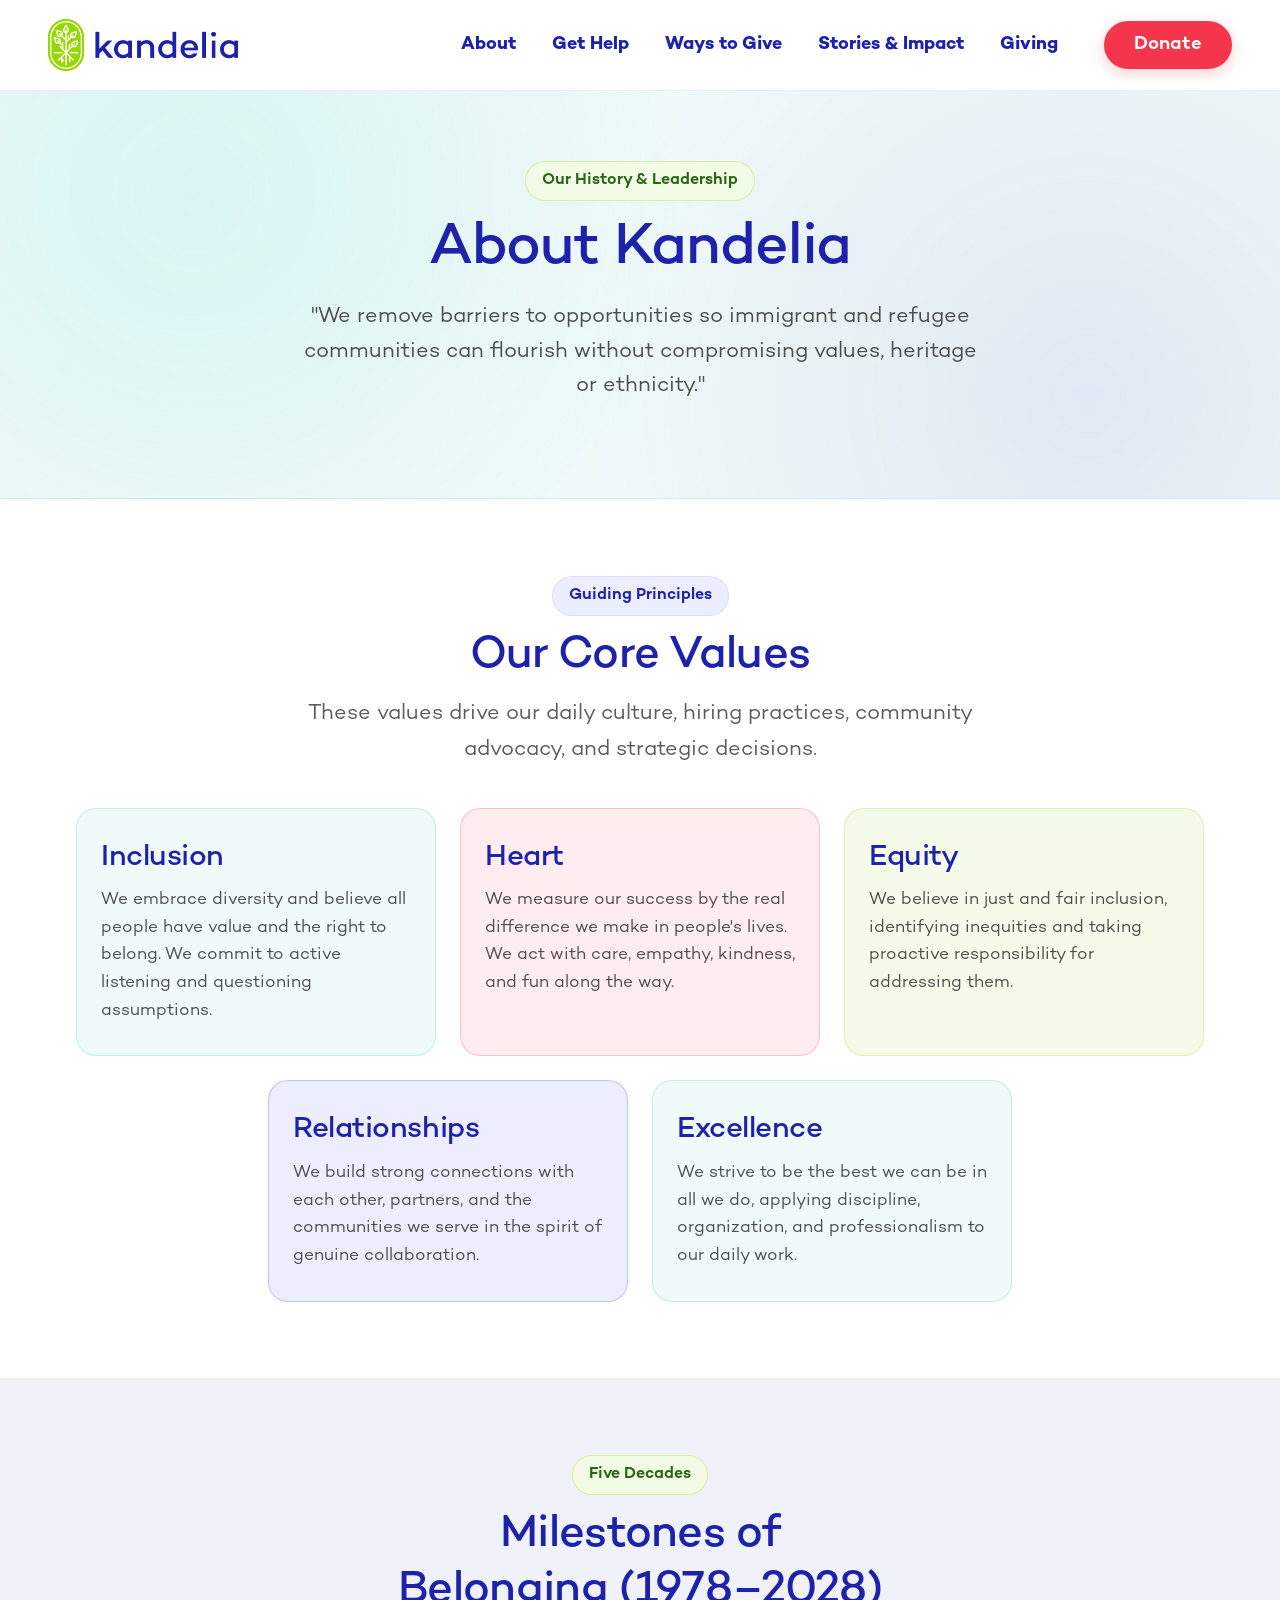
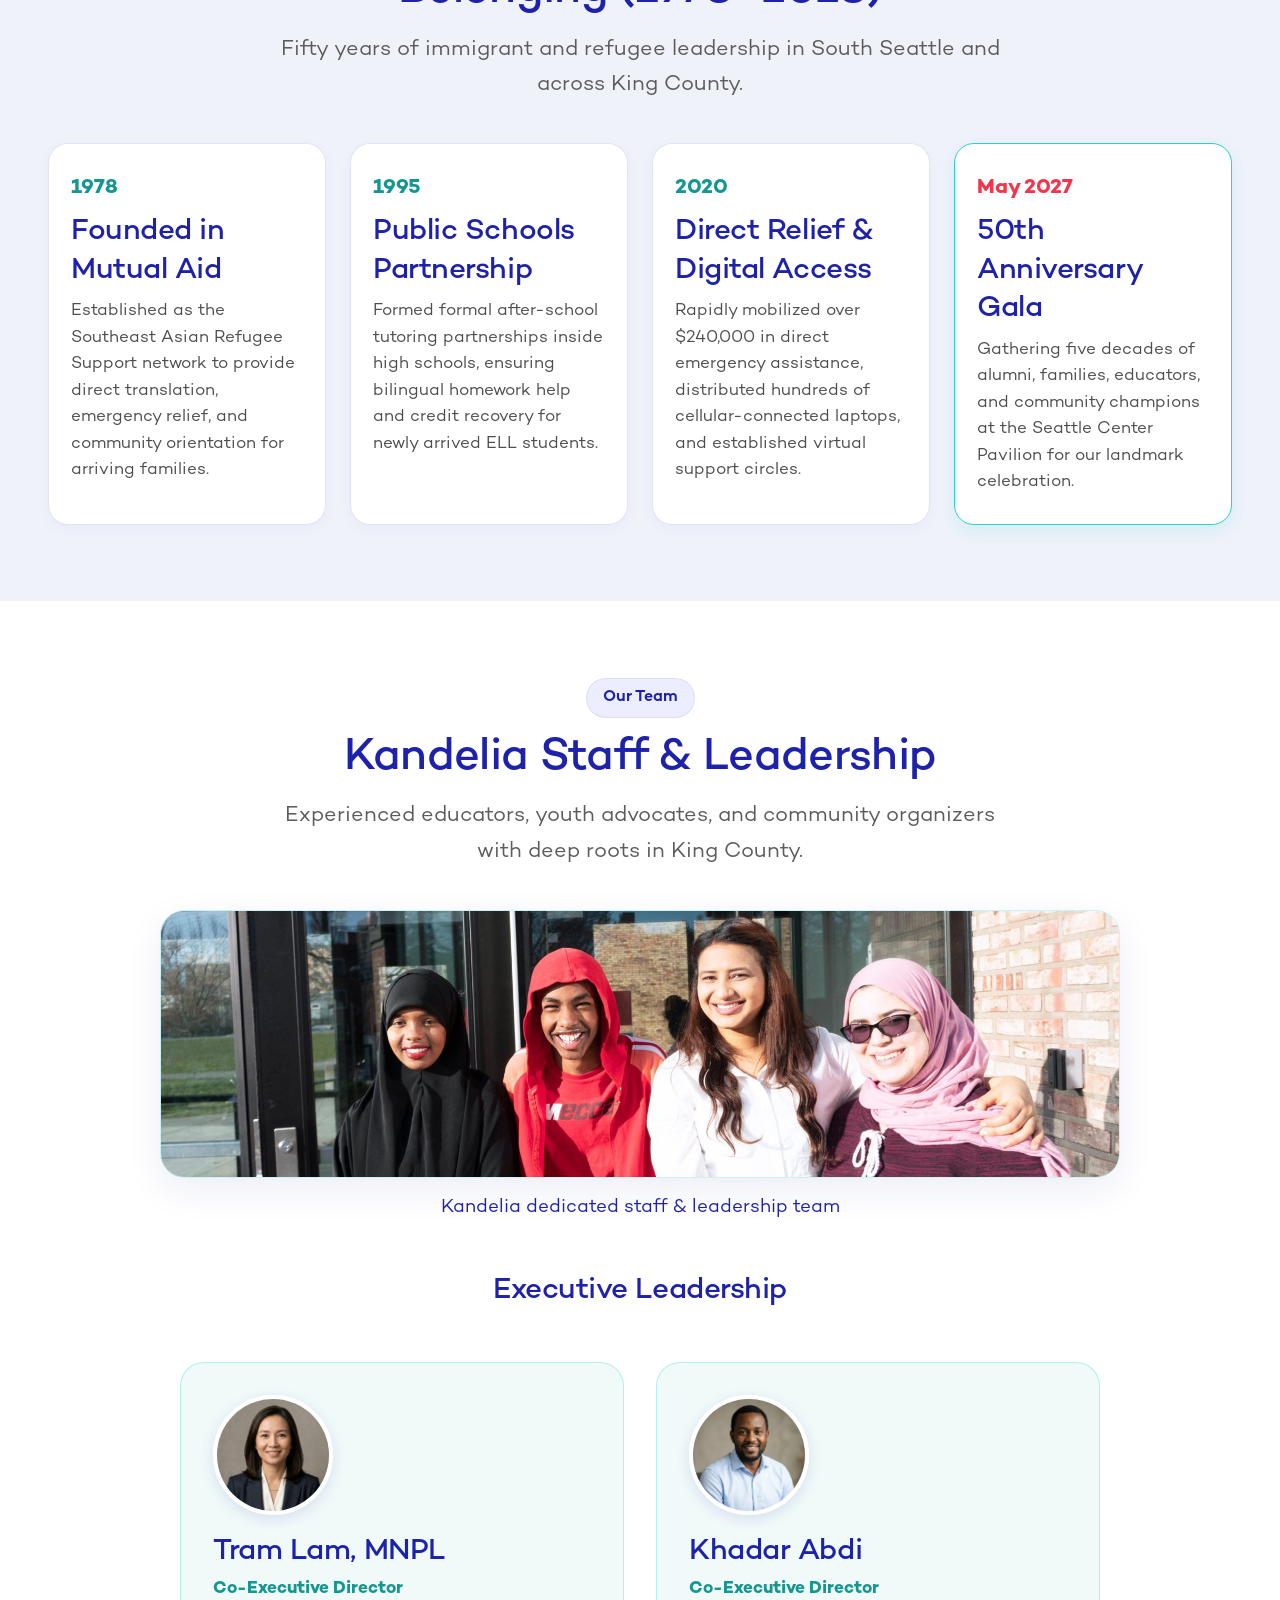
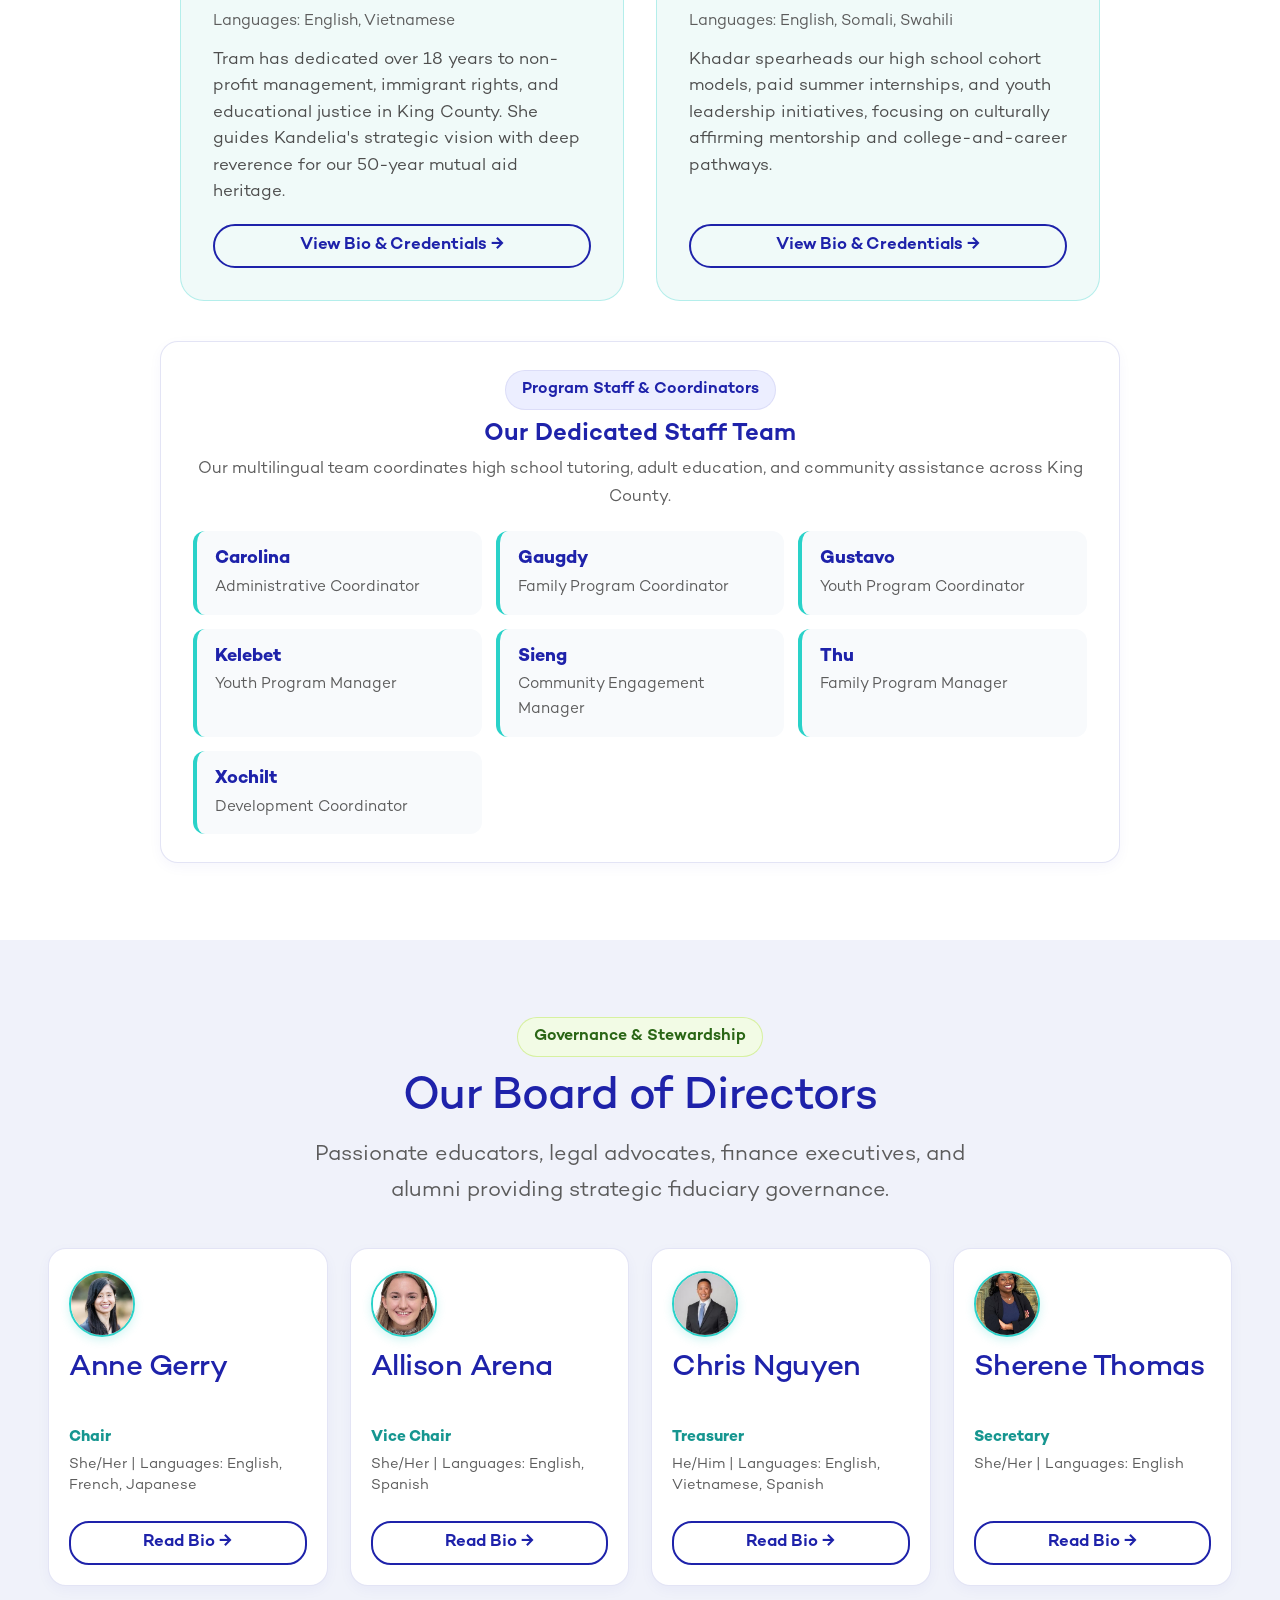
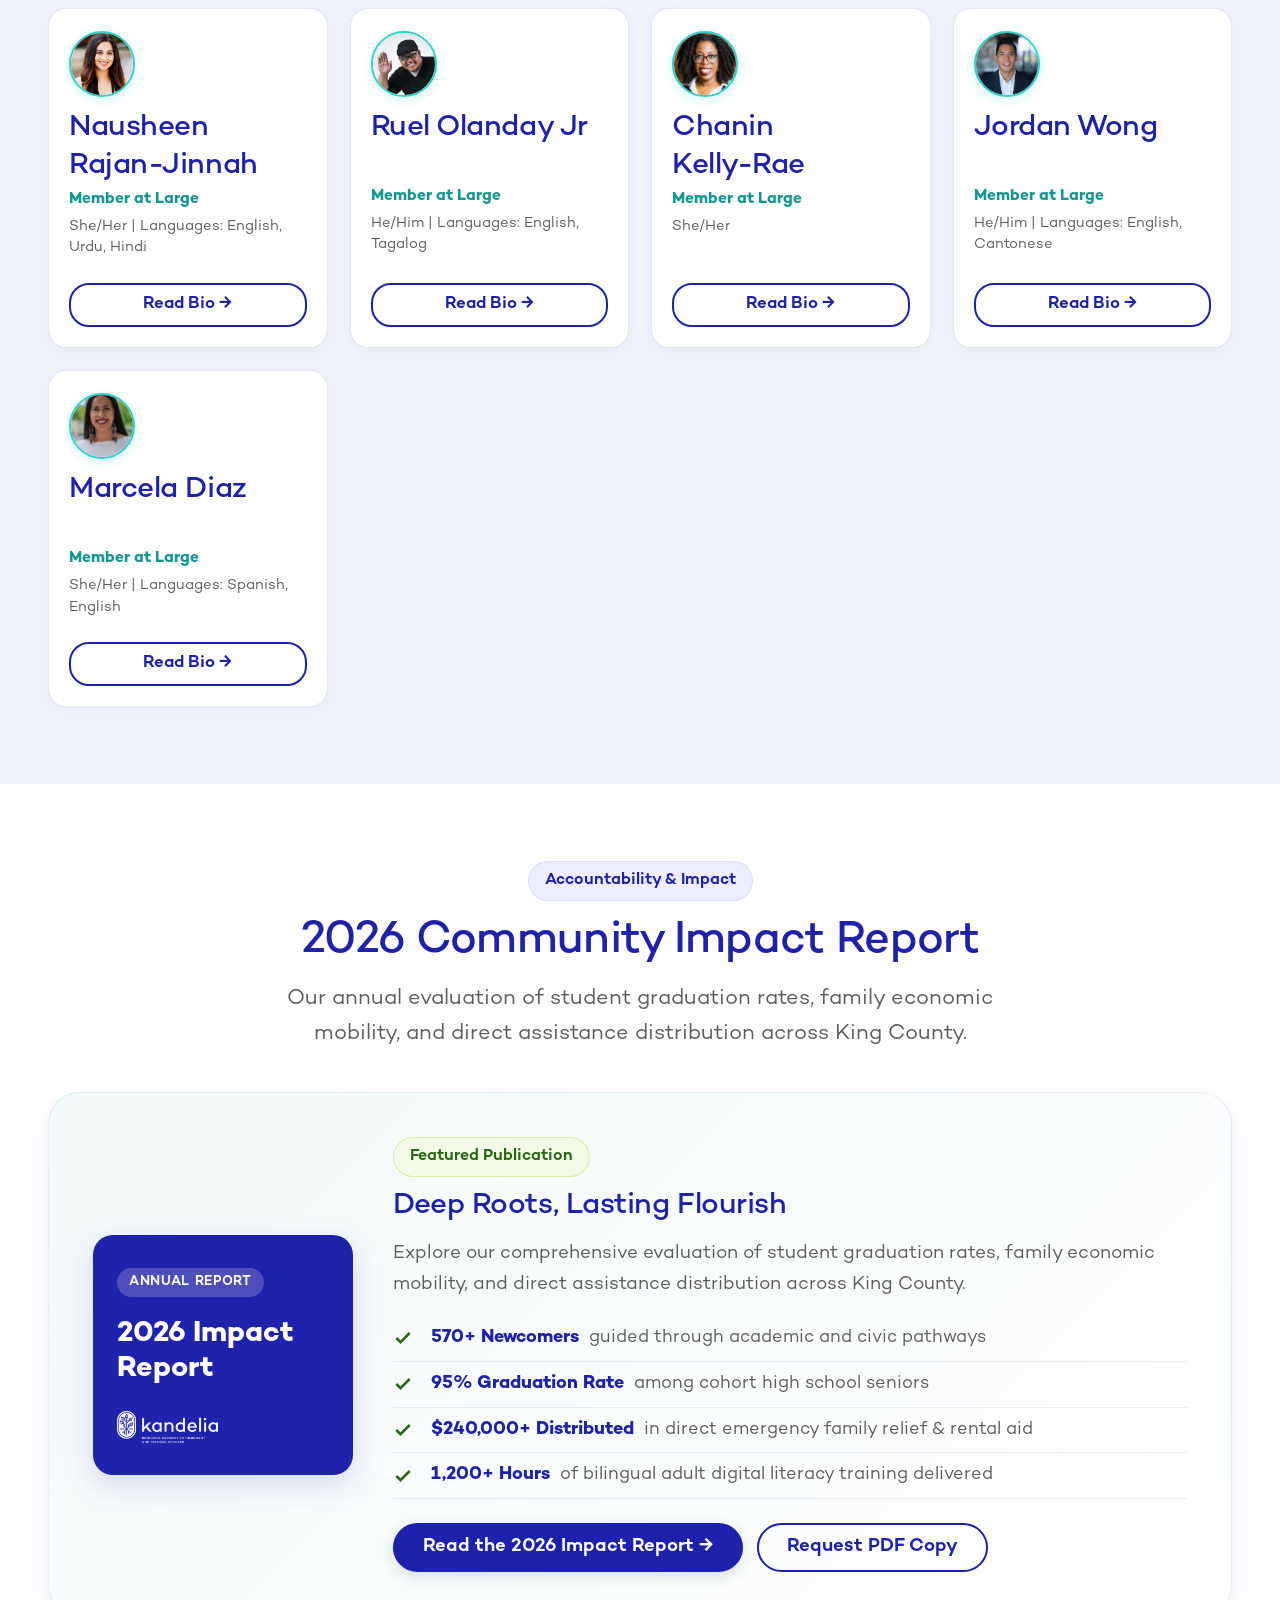
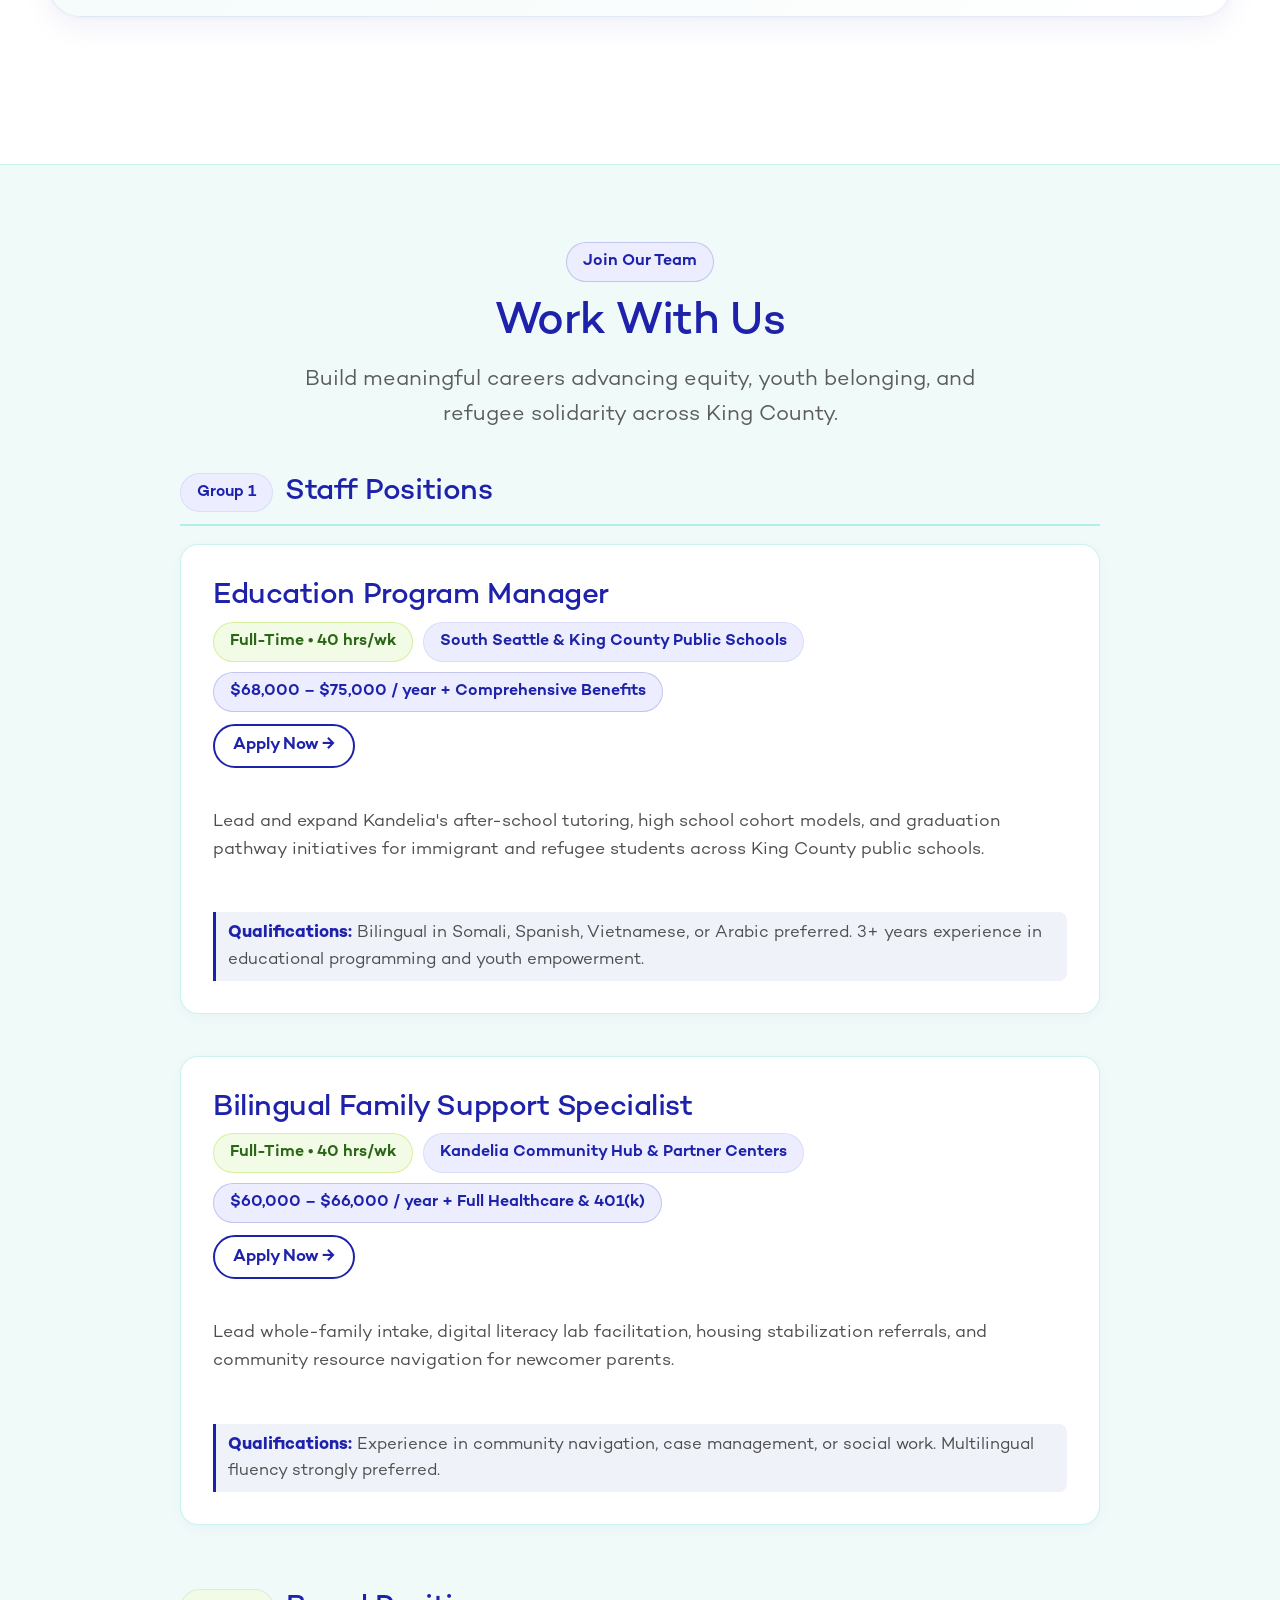
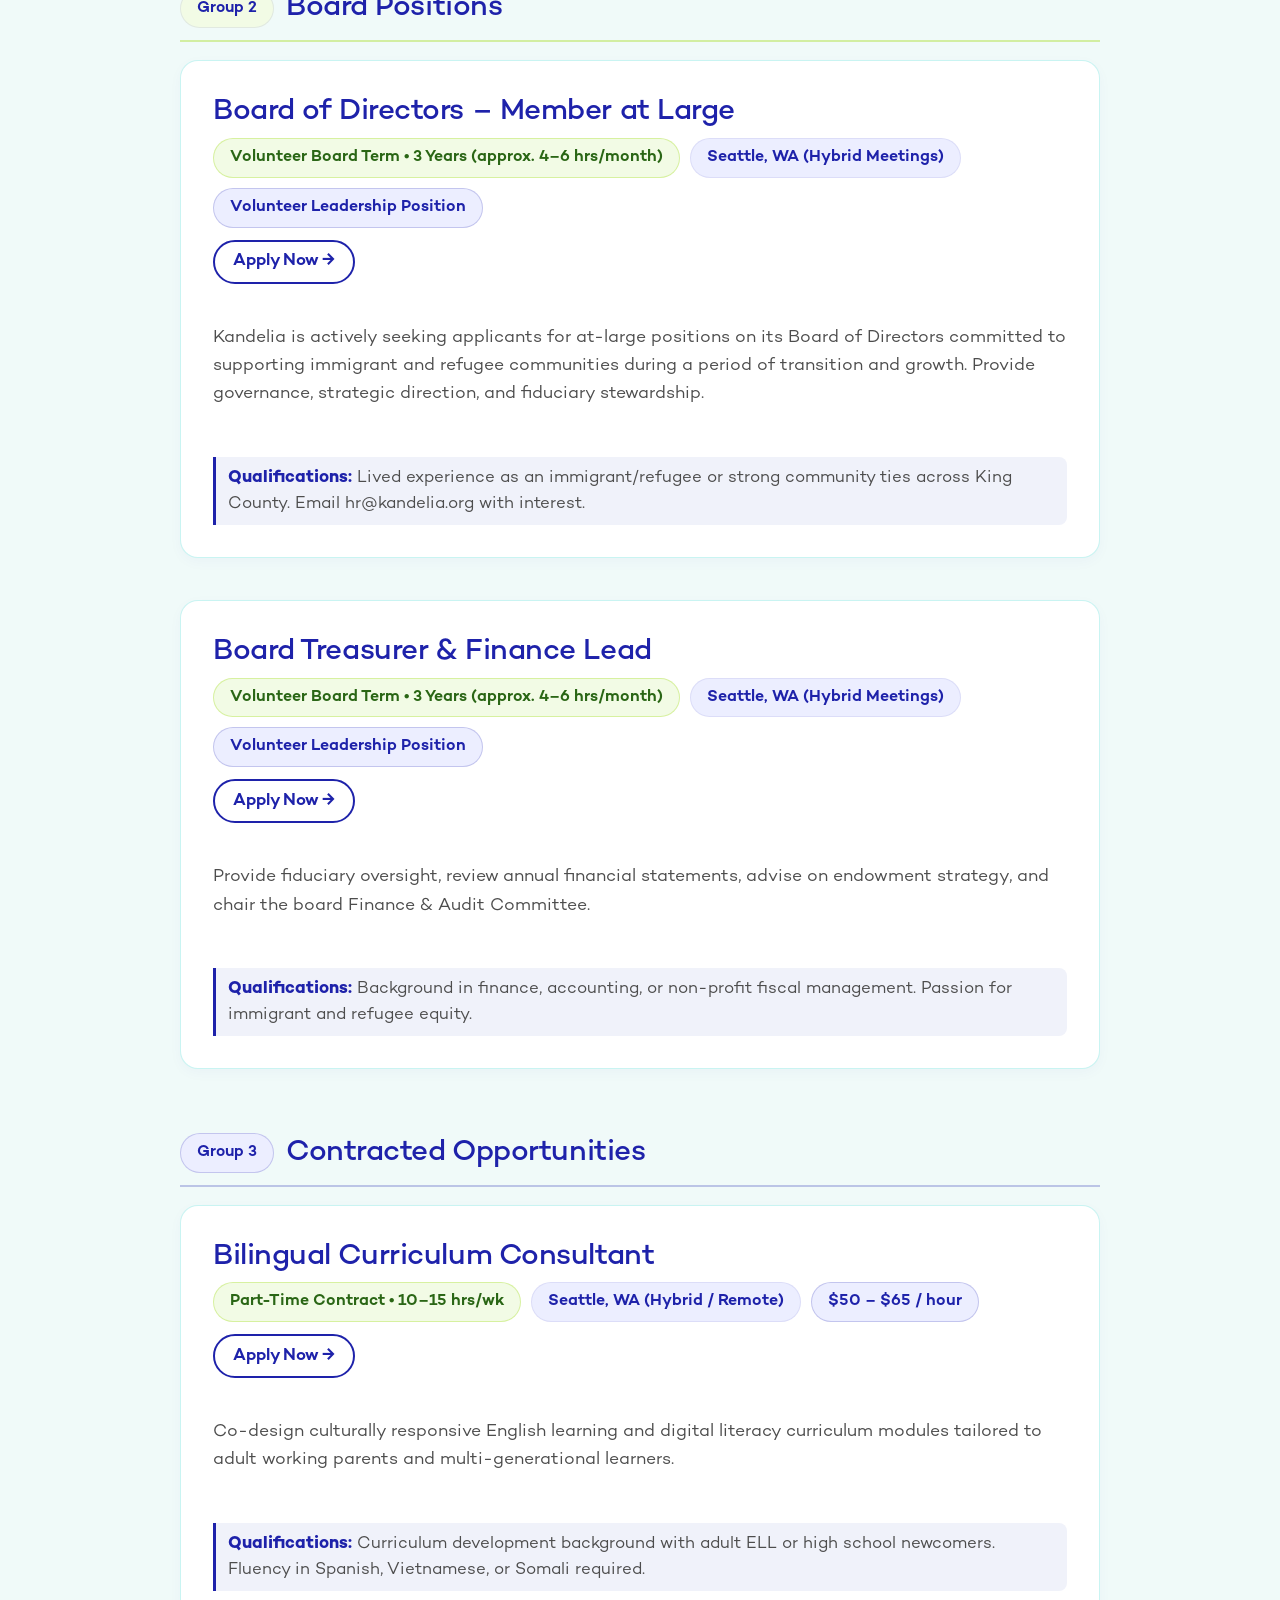
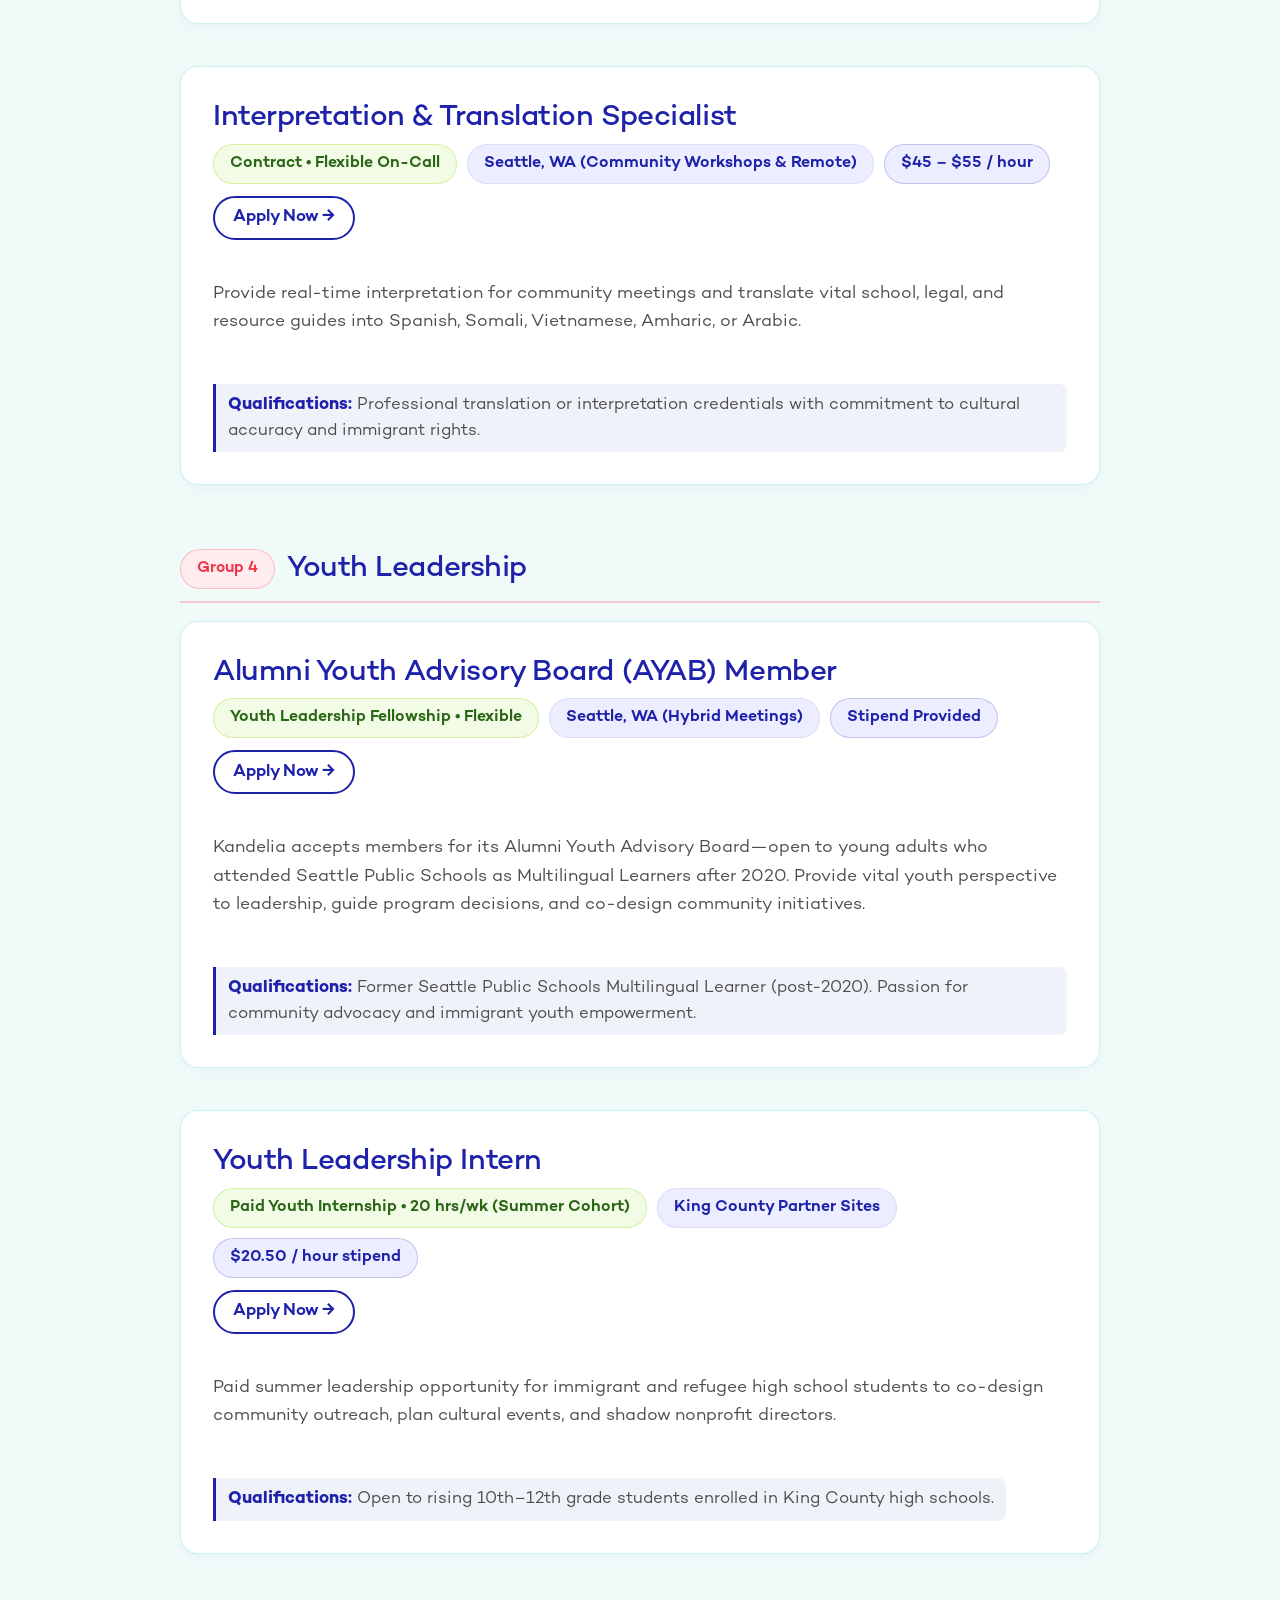
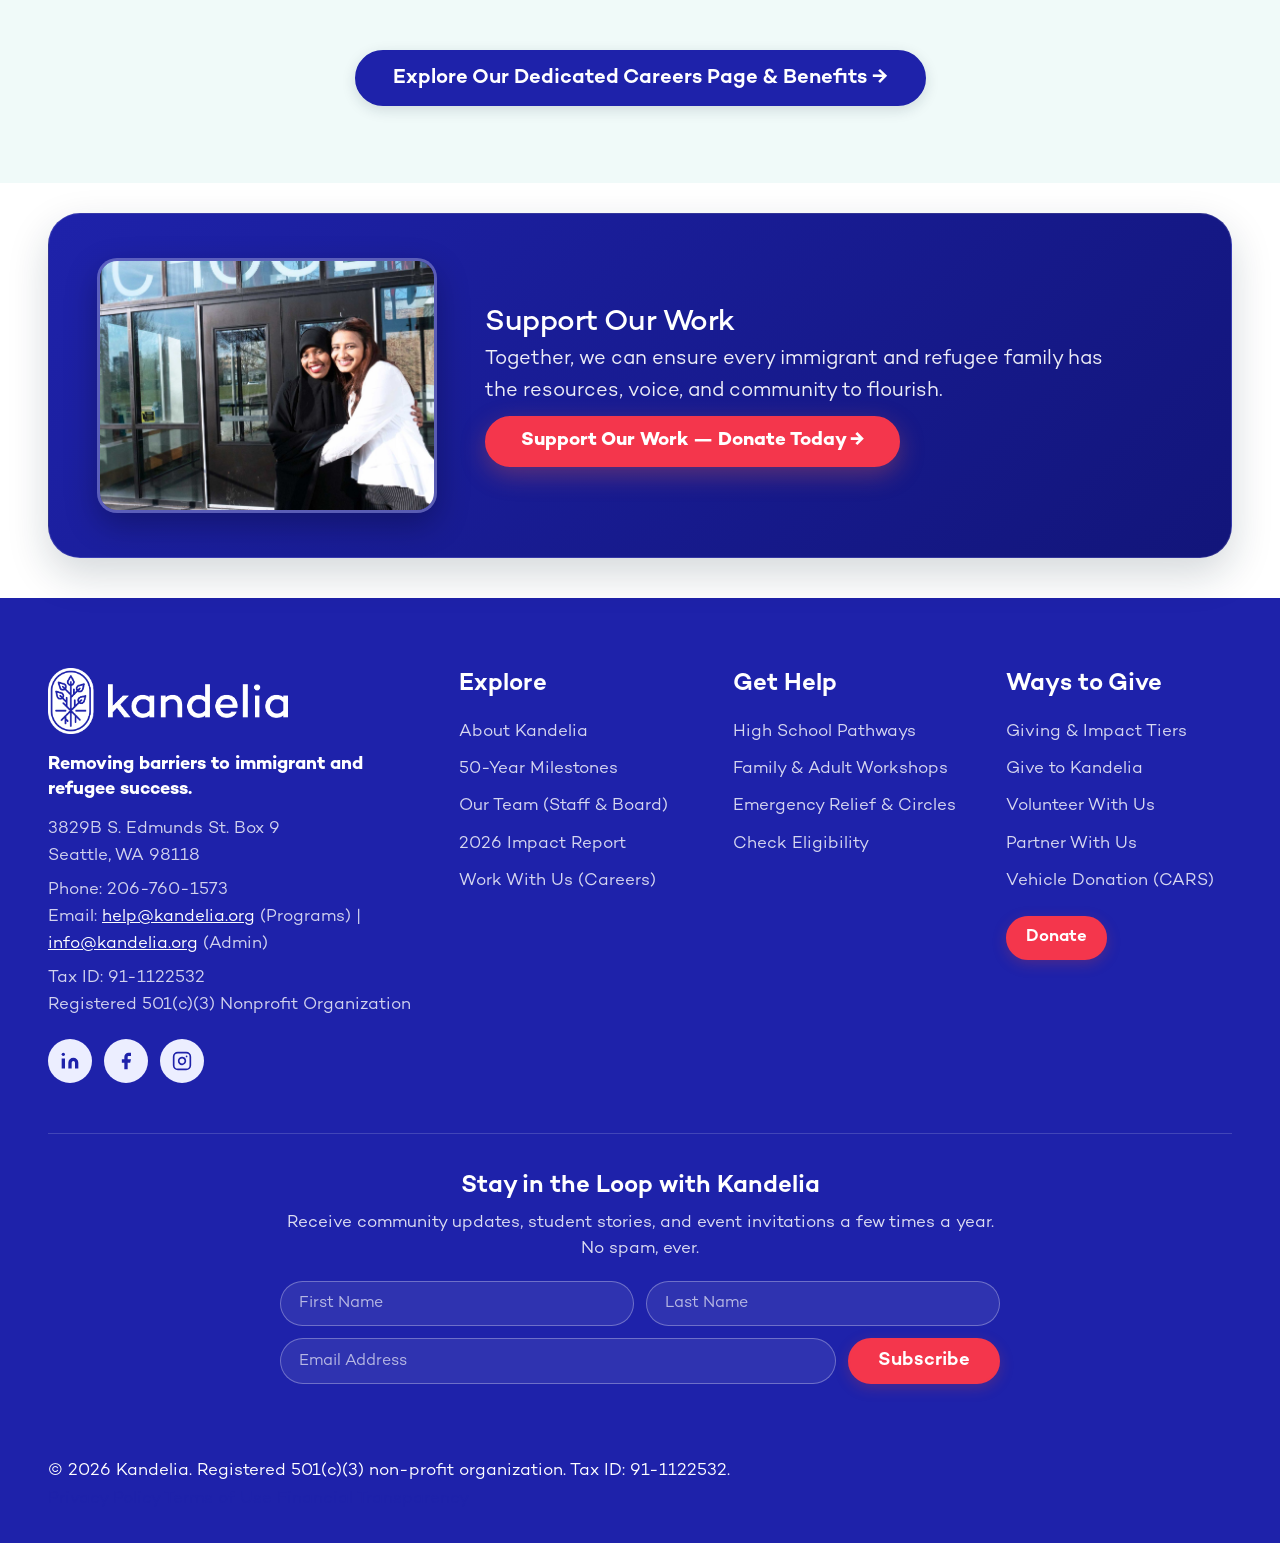
==== commit dcd0847d: "fix(impact-report): open 2026 Impact Report in clean same-page modal and lock footer social SVGs to " ====
--- a/about.html
+++ b/about.html
@@ -555,8 +555,8 @@
               <li><svg class="icon check" viewBox="0 0 24 24" fill="none" stroke="currentColor" stroke-width="3" aria-hidden="true" style="width:18px;height:18px;margin-right:8px;vertical-align:-2px;"><polyline points="20 6 9 17 4 12"></polyline></svg><strong>1,200+ Hours</strong> of bilingual adult digital literacy training delivered</li>
             </ul>
             <div style="display:flex; gap:14px; flex-wrap:wrap;">
-              <a class="btn btn-primary" href="#contact">Read the 2026 Impact Report →</a>
-              <a class="btn btn-outline" href="mailto:info@kandelia.org?subject=Request 2026 Impact Report PDF">Request PDF Copy</a>
+              <button type="button" class="btn btn-primary open-impact-report-modal">Read the 2026 Impact Report →</button>
+              <button type="button" class="btn btn-outline open-request-pdf-modal">Request PDF Copy</button>
             </div>
           </div>
         </div>
@@ -804,13 +804,13 @@
           </div>
           <div class="newsletter-social-icons" style="margin-top:14px;">
             <a href="https://linkedin.com/company/kandelia" target="_blank" rel="noopener" class="social-circle-btn" aria-label="LinkedIn">
-              <svg class="icon" viewBox="0 0 24 24" fill="currentColor"><path d="M16 8a6 6 0 0 1 6 6v7h-4v-7a2 2 0 0 0-2-2 2 2 0 0 0-2 2v7h-4v-7a6 6 0 0 1 6-6z"></path><rect x="2" y="9" width="4" height="12"></rect><circle cx="4" cy="4" r="2"></circle></svg>
+              <svg class="icon" width="20" height="20" viewBox="0 0 24 24" fill="currentColor" style="width:20px;height:20px;flex-shrink:0;"><path d="M16 8a6 6 0 0 1 6 6v7h-4v-7a2 2 0 0 0-2-2 2 2 0 0 0-2 2v7h-4v-7a6 6 0 0 1 6-6z"></path><rect x="2" y="9" width="4" height="12"></rect><circle cx="4" cy="4" r="2"></circle></svg>
             </a>
             <a href="https://facebook.com/kandelia" target="_blank" rel="noopener" class="social-circle-btn" aria-label="Facebook">
-              <svg class="icon" viewBox="0 0 24 24" fill="currentColor"><path d="M18 2h-3a5 5 0 0 0-5 5v3H7v4h3v8h4v-8h3l1-4h-4V7a1 1 0 0 1 1-1h3z"></path></svg>
+              <svg class="icon" width="20" height="20" viewBox="0 0 24 24" fill="currentColor" style="width:20px;height:20px;flex-shrink:0;"><path d="M18 2h-3a5 5 0 0 0-5 5v3H7v4h3v8h4v-8h3l1-4h-4V7a1 1 0 0 1 1-1h3z"></path></svg>
             </a>
             <a href="https://instagram.com/kandelia" target="_blank" rel="noopener" class="social-circle-btn" aria-label="Instagram">
-              <svg class="icon" viewBox="0 0 24 24" fill="none" stroke="currentColor" stroke-width="2" stroke-linecap="round" stroke-linejoin="round"><rect x="2" y="2" width="20" height="20" rx="5" ry="5"></rect><path d="M16 11.37A4 4 0 1 1 12.63 8 4 4 0 0 1 16 11.37z"></path><line x1="17.5" y1="6.5" x2="17.51" y2="6.5"></line></svg>
+              <svg class="icon" width="20" height="20" viewBox="0 0 24 24" fill="none" stroke="currentColor" stroke-width="2" stroke-linecap="round" stroke-linejoin="round" style="width:20px;height:20px;flex-shrink:0;"><rect x="2" y="2" width="20" height="20" rx="5" ry="5"></rect><path d="M16 11.37A4 4 0 1 1 12.63 8 4 4 0 0 1 16 11.37z"></path><line x1="17.5" y1="6.5" x2="17.51" y2="6.5"></line></svg>
             </a>
           </div>
         </div>
--- a/styles.css
+++ b/styles.css
@@ -7360,3 +7360,59 @@
   margin-bottom: 18px;
   text-align: left;
 }
+
+/* Lock all social & UI SVG icons against unstyled/flex blowup */
+.social-circle-btn svg,
+svg.icon {
+  width: 20px !important;
+  height: 20px !important;
+  min-width: 20px !important;
+  min-height: 20px !important;
+  max-width: 20px !important;
+  max-height: 20px !important;
+  flex-shrink: 0 !important;
+  display: block;
+}
+
+/* 2026 Impact Report Same-Page Modal Metrics Grid */
+.report-modal-metrics-grid {
+  display: grid;
+  grid-template-columns: repeat(2, minmax(0, 1fr));
+  gap: 14px;
+  margin-bottom: 22px;
+}
+
+.report-metric-tile {
+  border-radius: 16px;
+  padding: 16px 14px;
+  border: 1px solid rgba(30, 34, 170, 0.15);
+  text-align: left;
+}
+
+.report-metric-num {
+  font-size: 1.65rem;
+  font-weight: 700;
+  color: var(--navy);
+  line-height: 1.2;
+  margin-bottom: 4px;
+}
+
+.report-metric-label {
+  font-size: 0.92rem;
+  font-weight: 700;
+  margin-bottom: 4px;
+}
+
+.report-metric-tile p {
+  font-size: 0.84rem;
+  line-height: 1.45;
+  color: var(--text-body);
+  margin: 0;
+}
+
+@media (max-width: 520px) {
+  .report-modal-metrics-grid {
+    grid-template-columns: minmax(0, 1fr);
+    gap: 10px;
+  }
+}
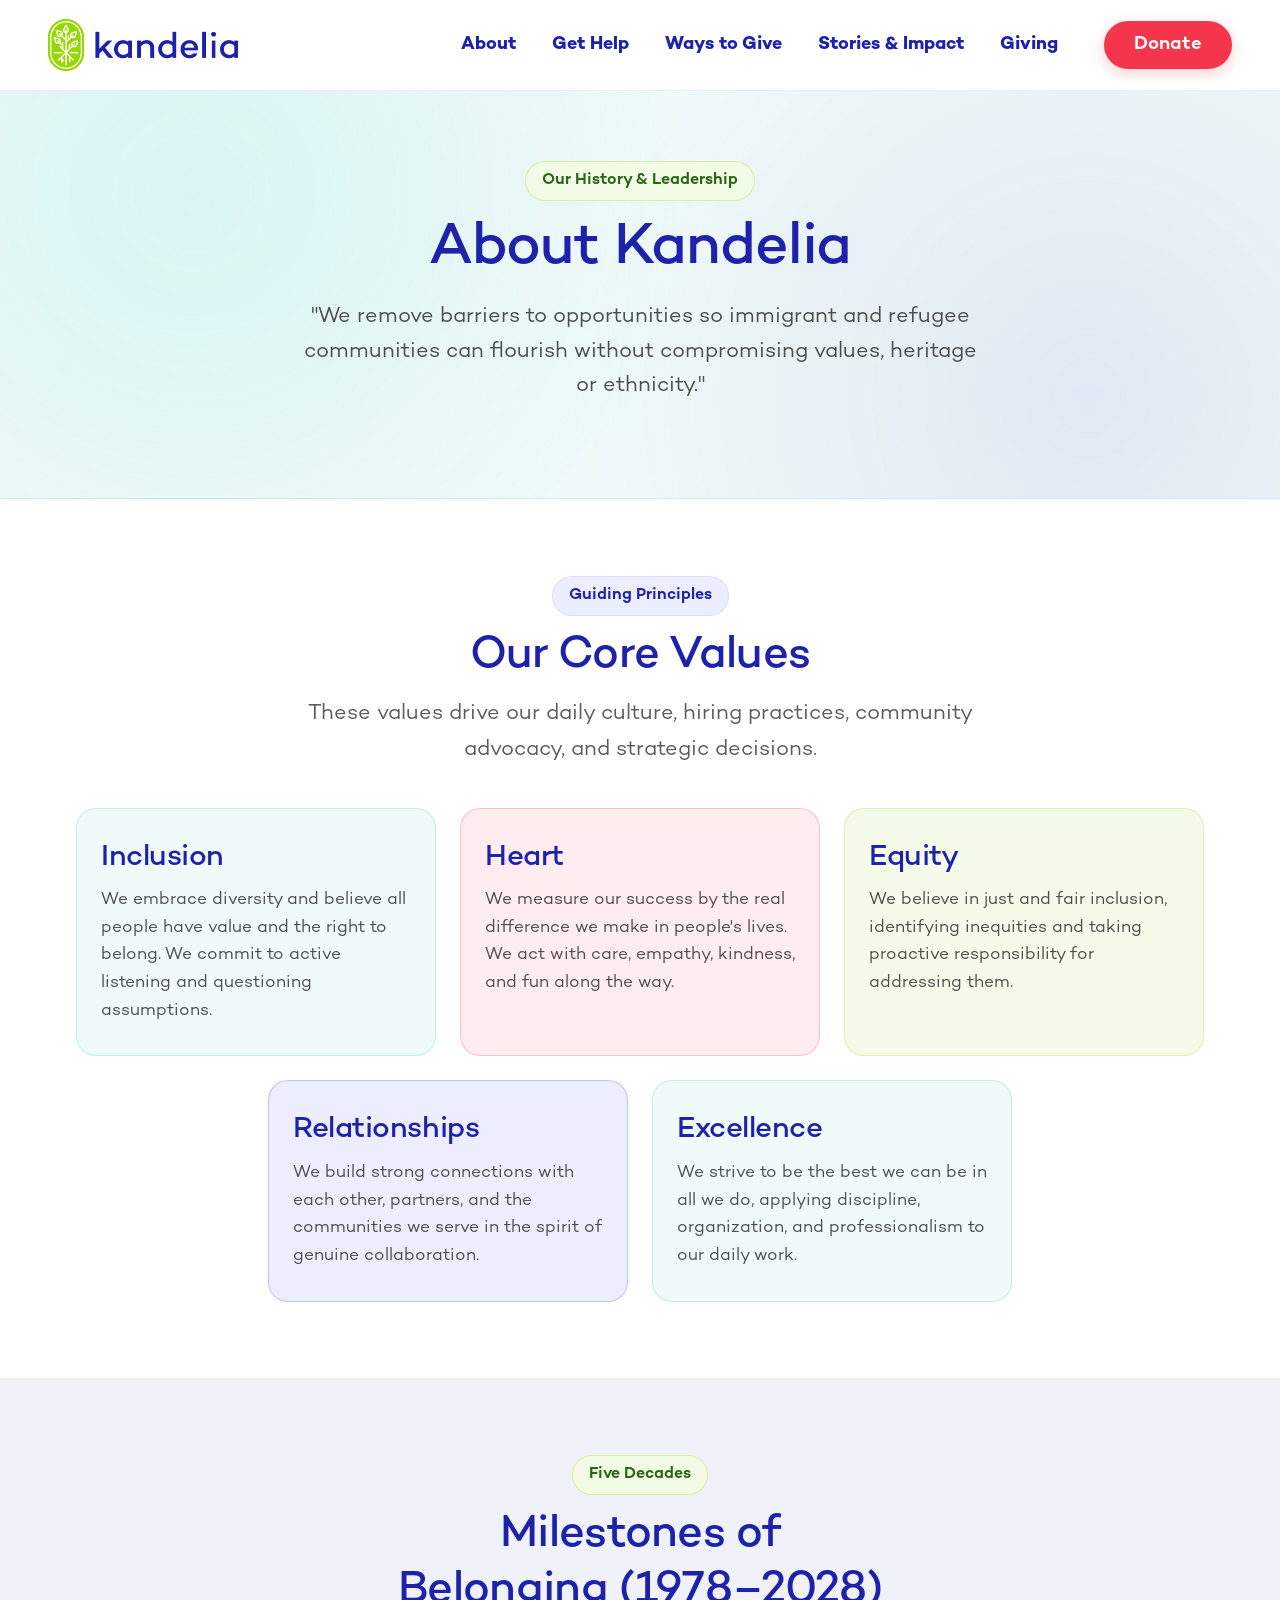
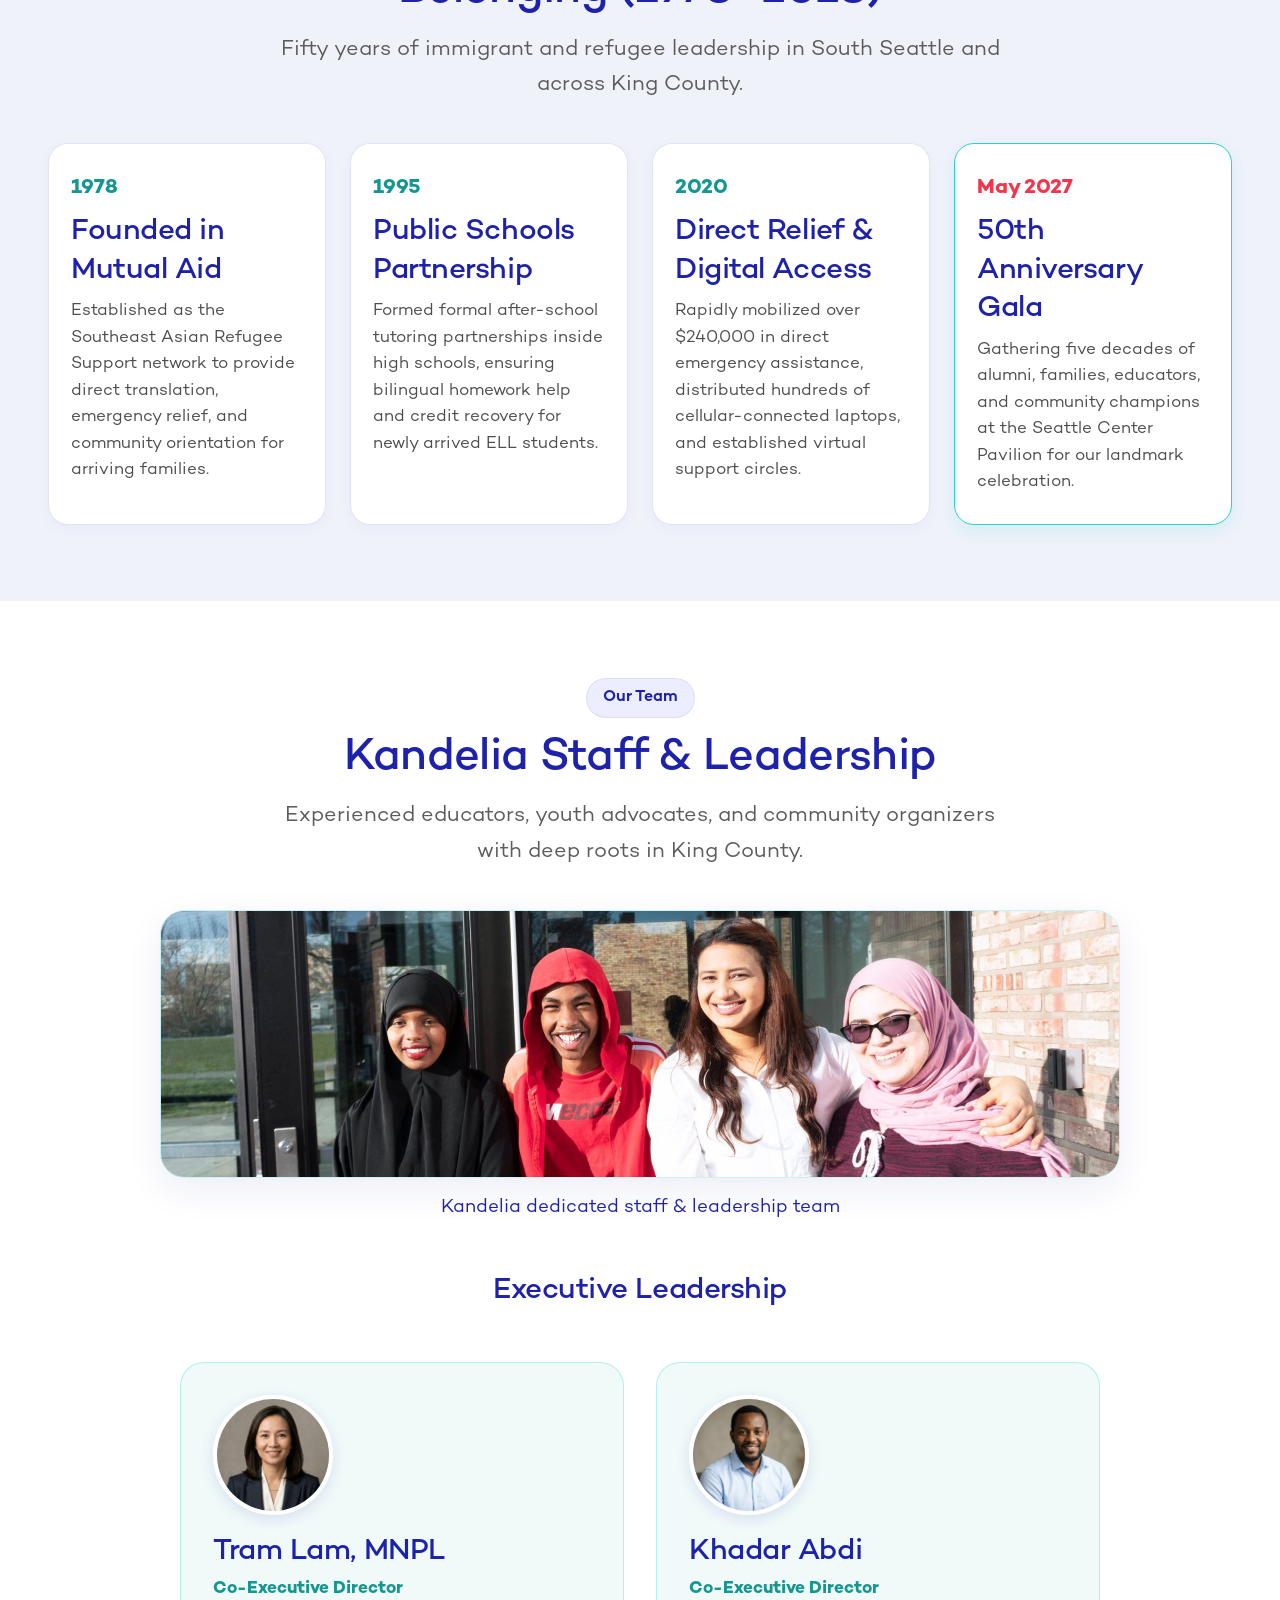
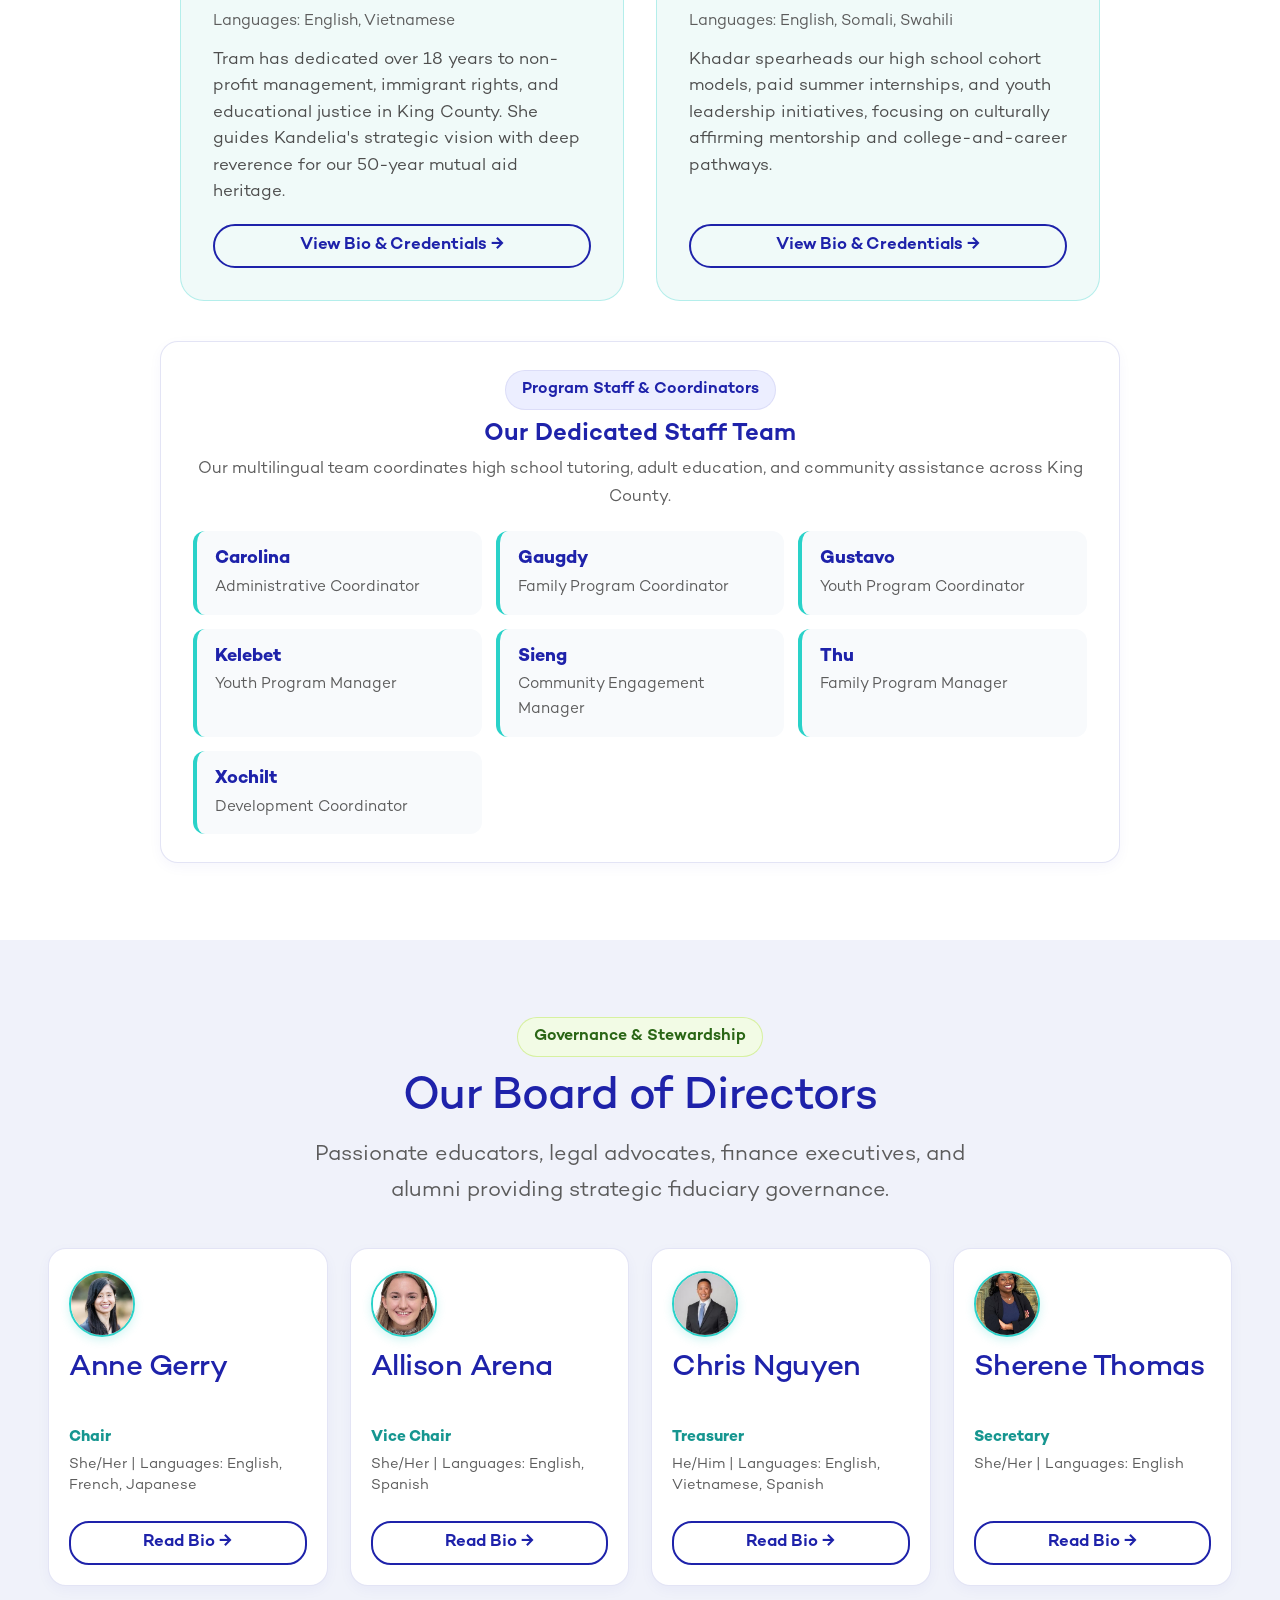
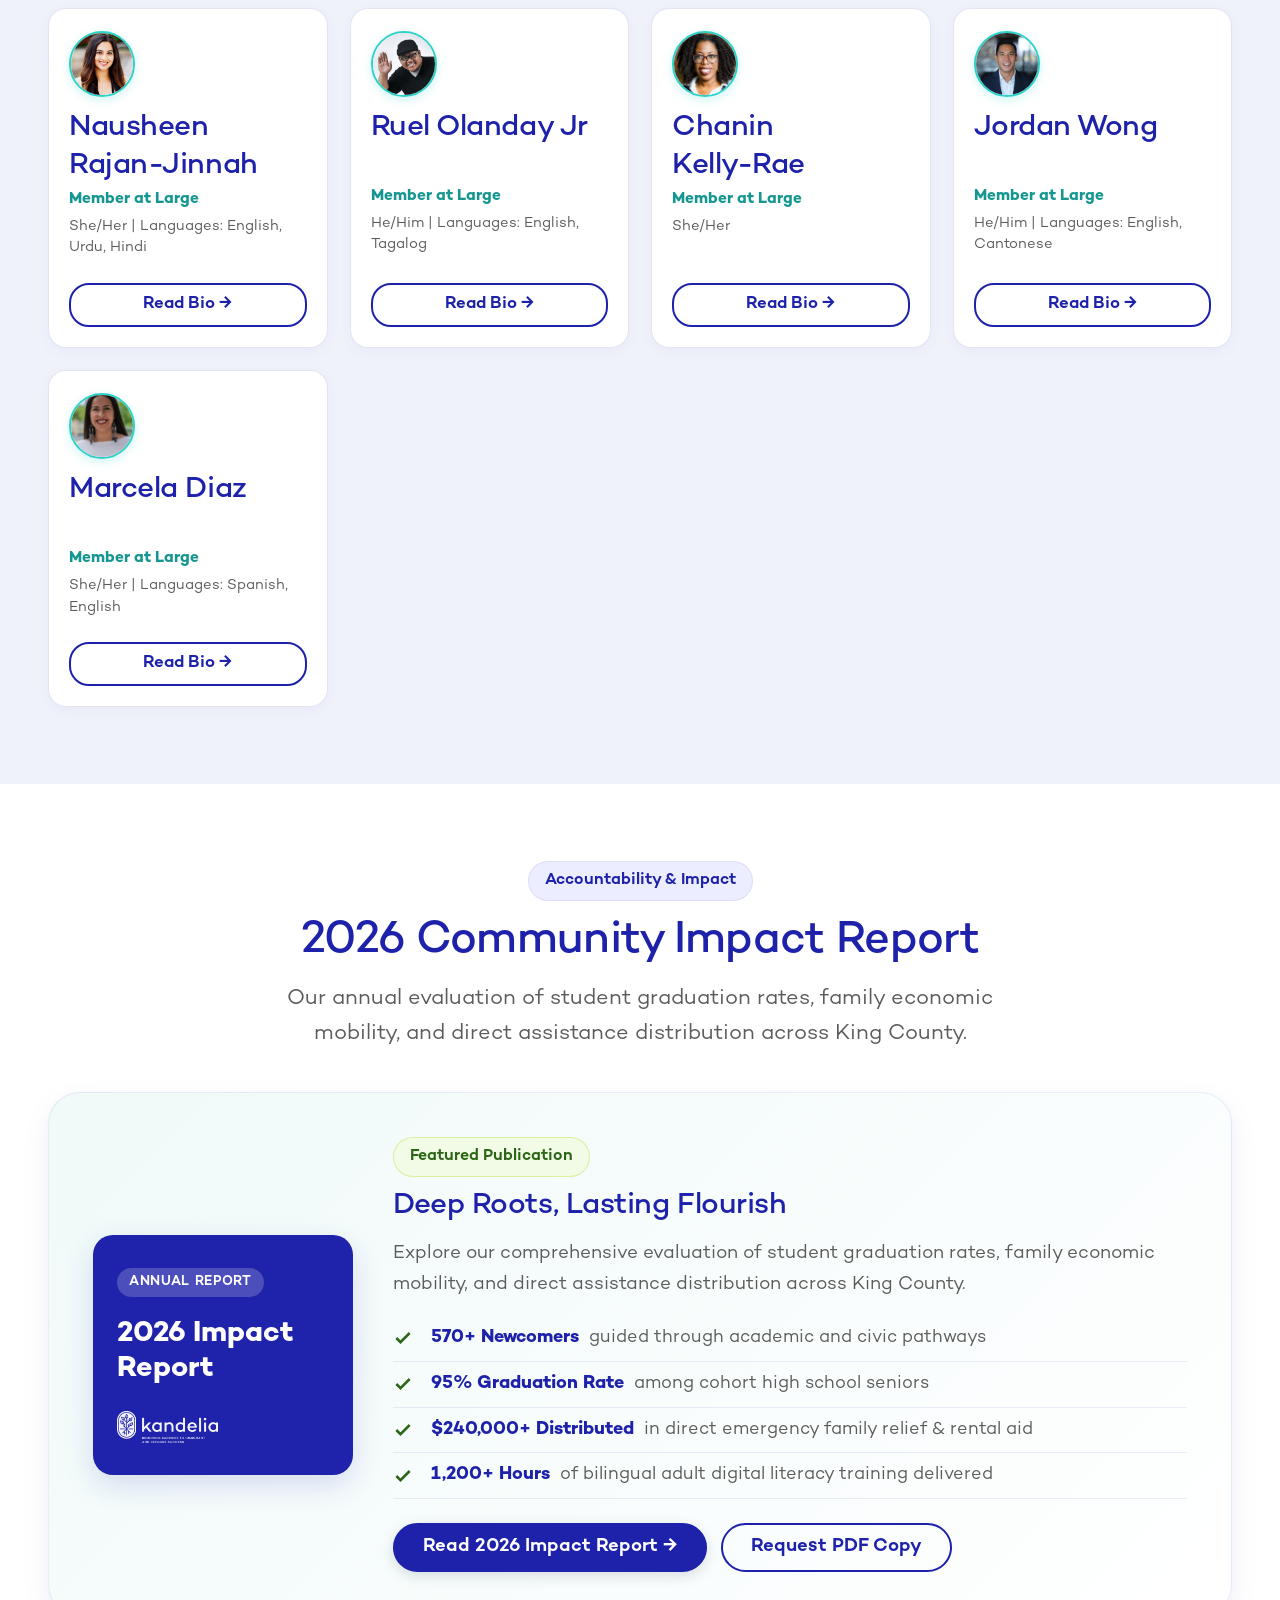
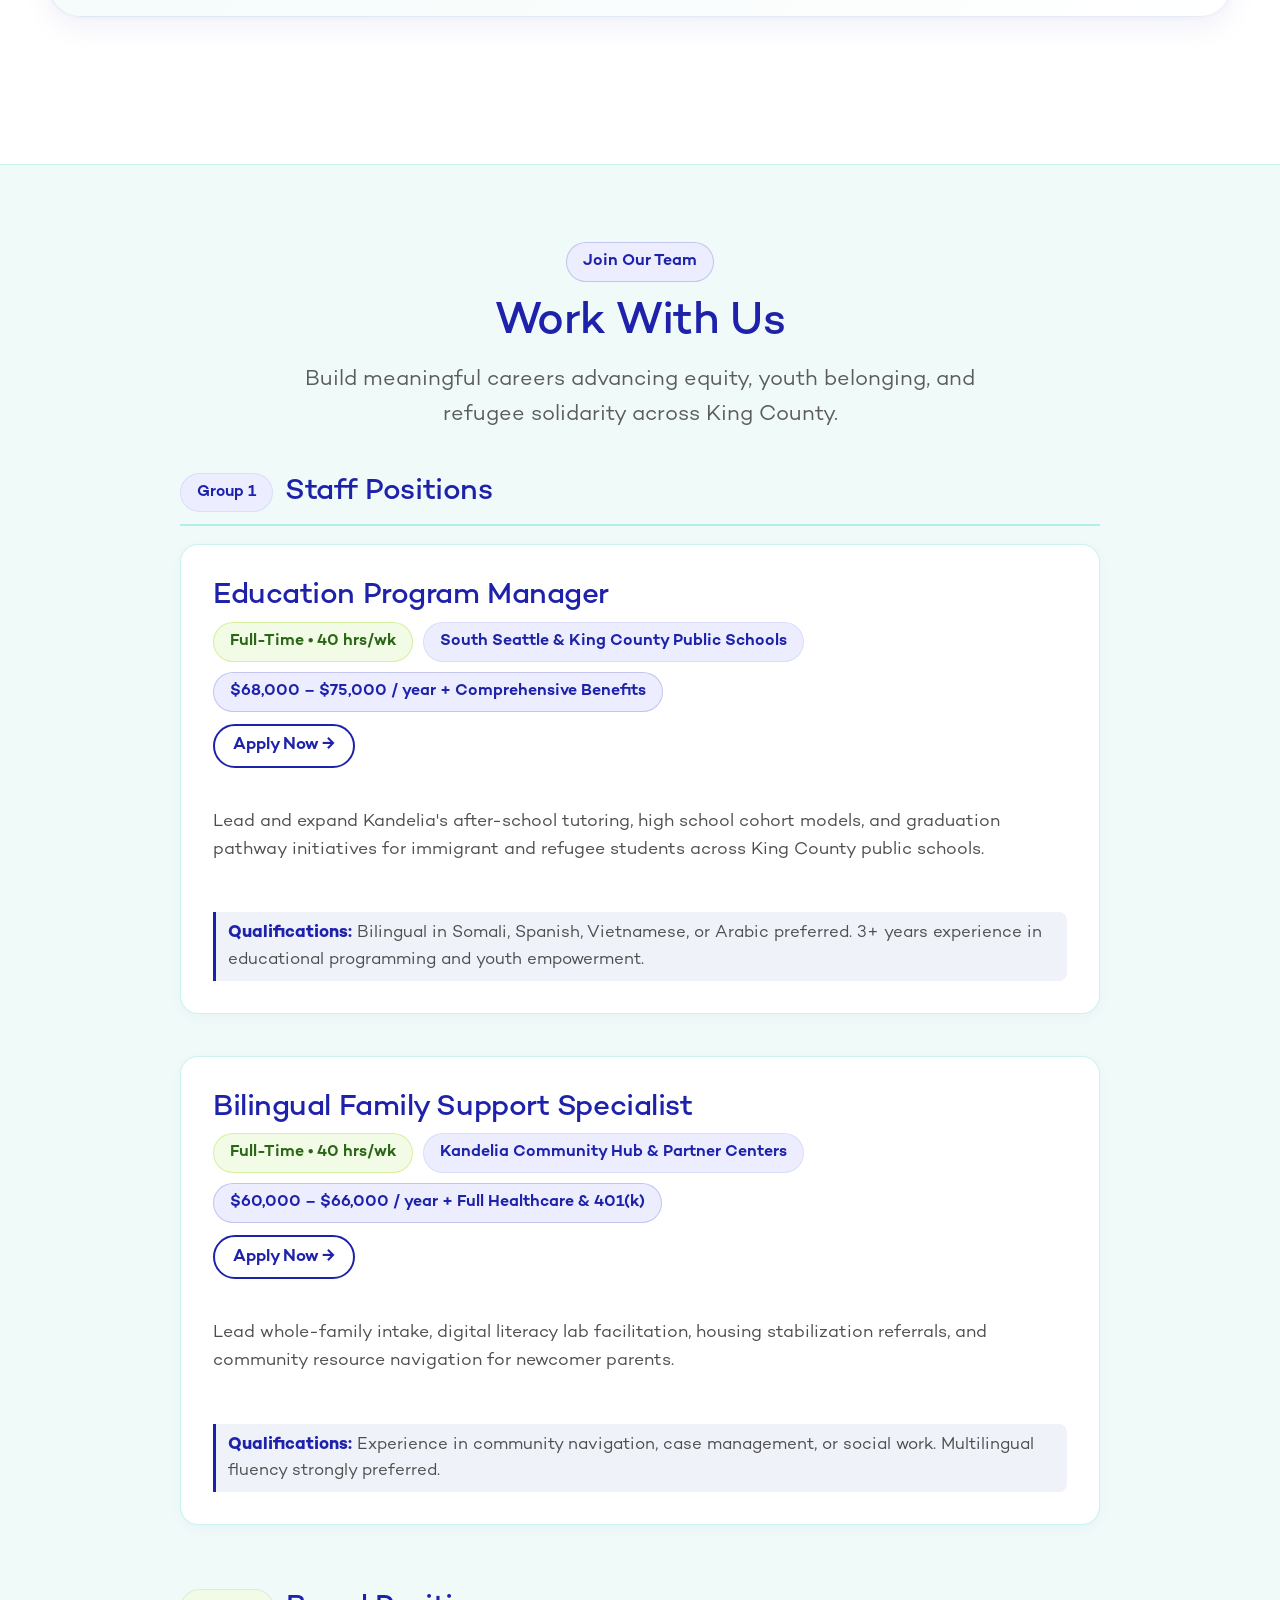
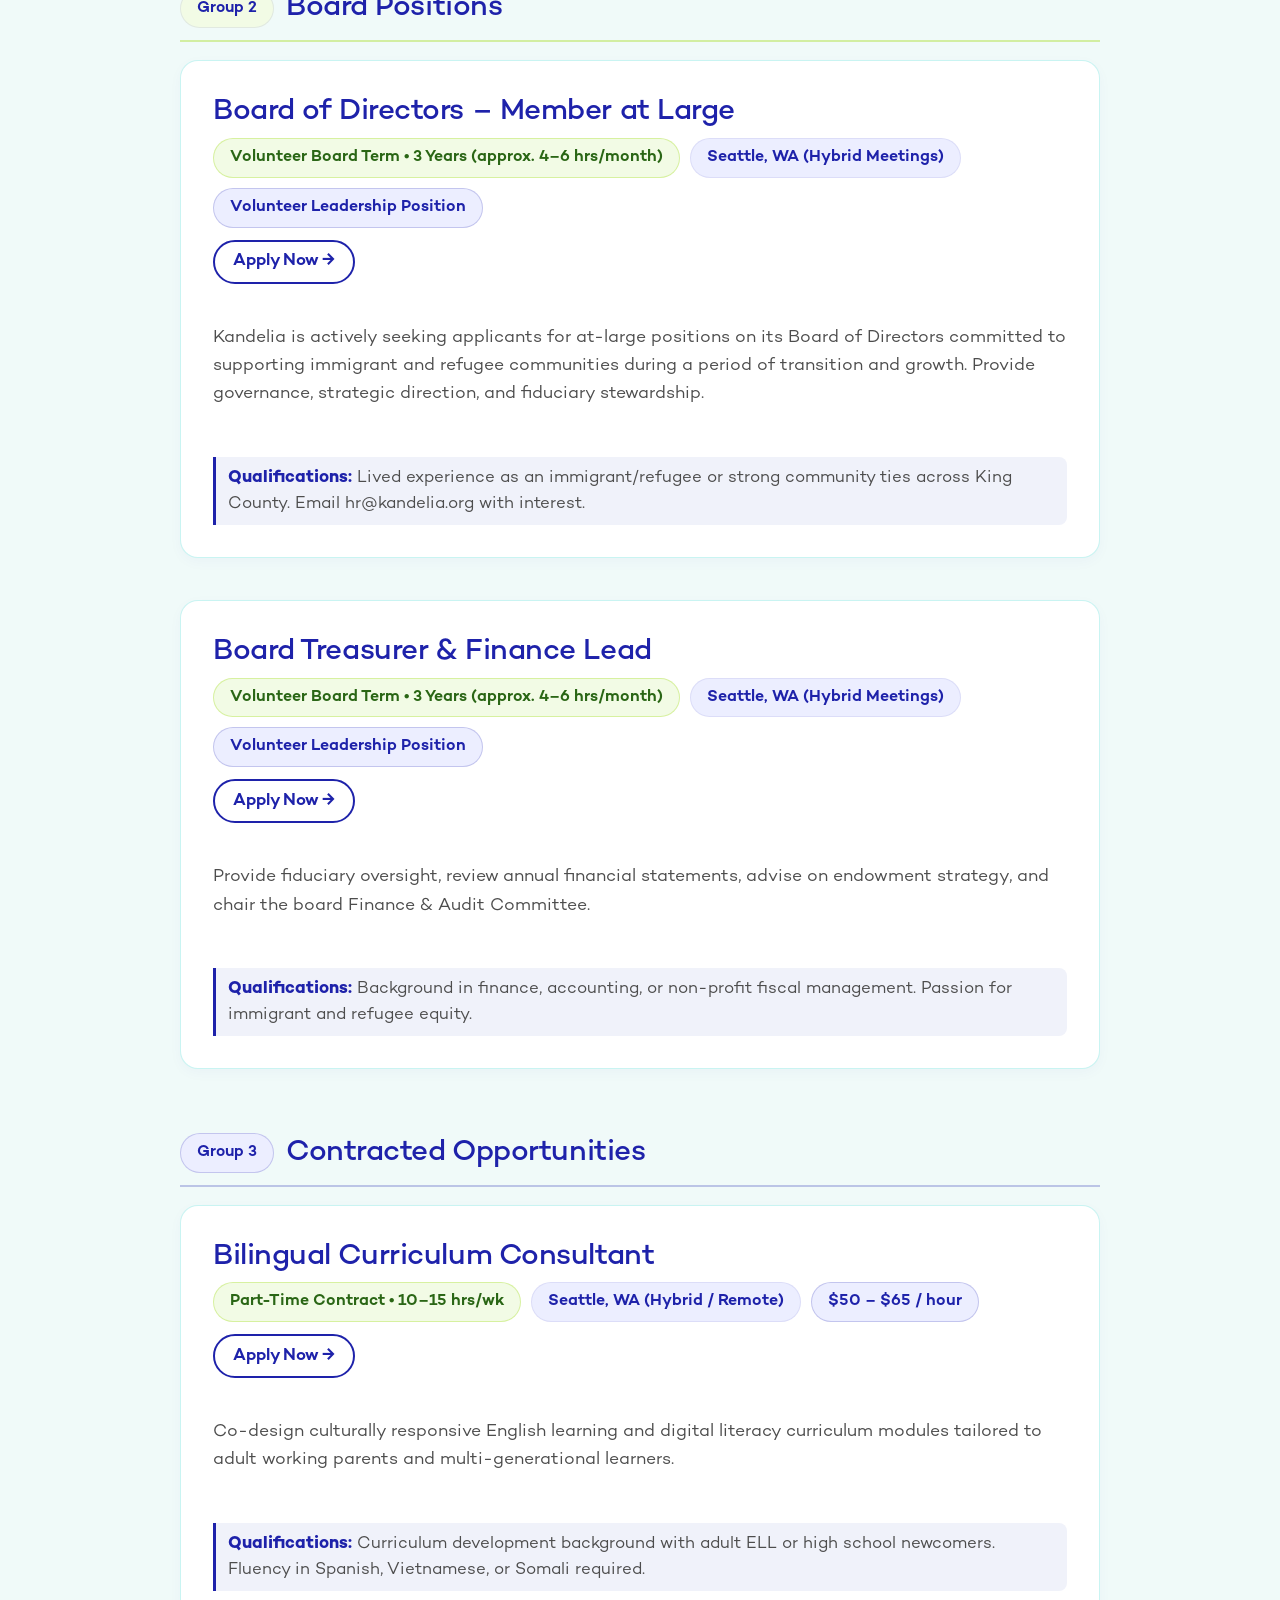
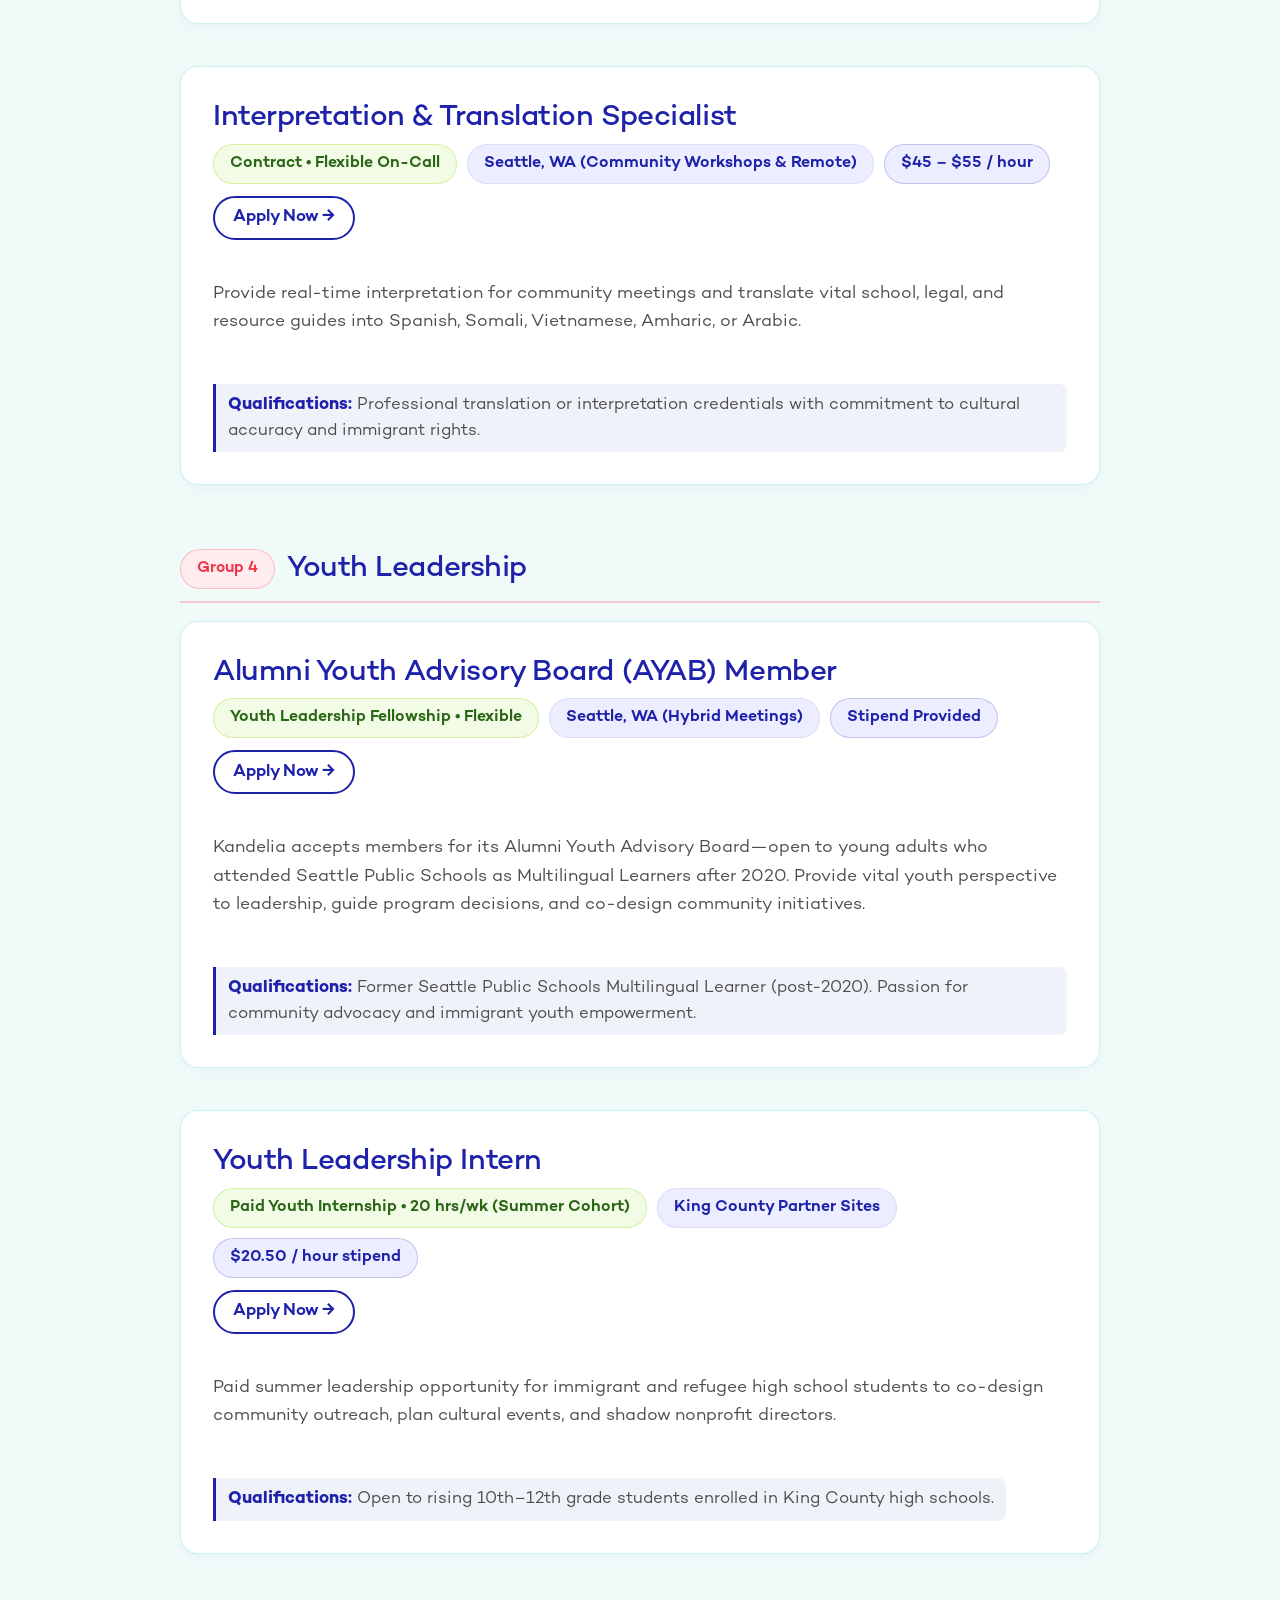
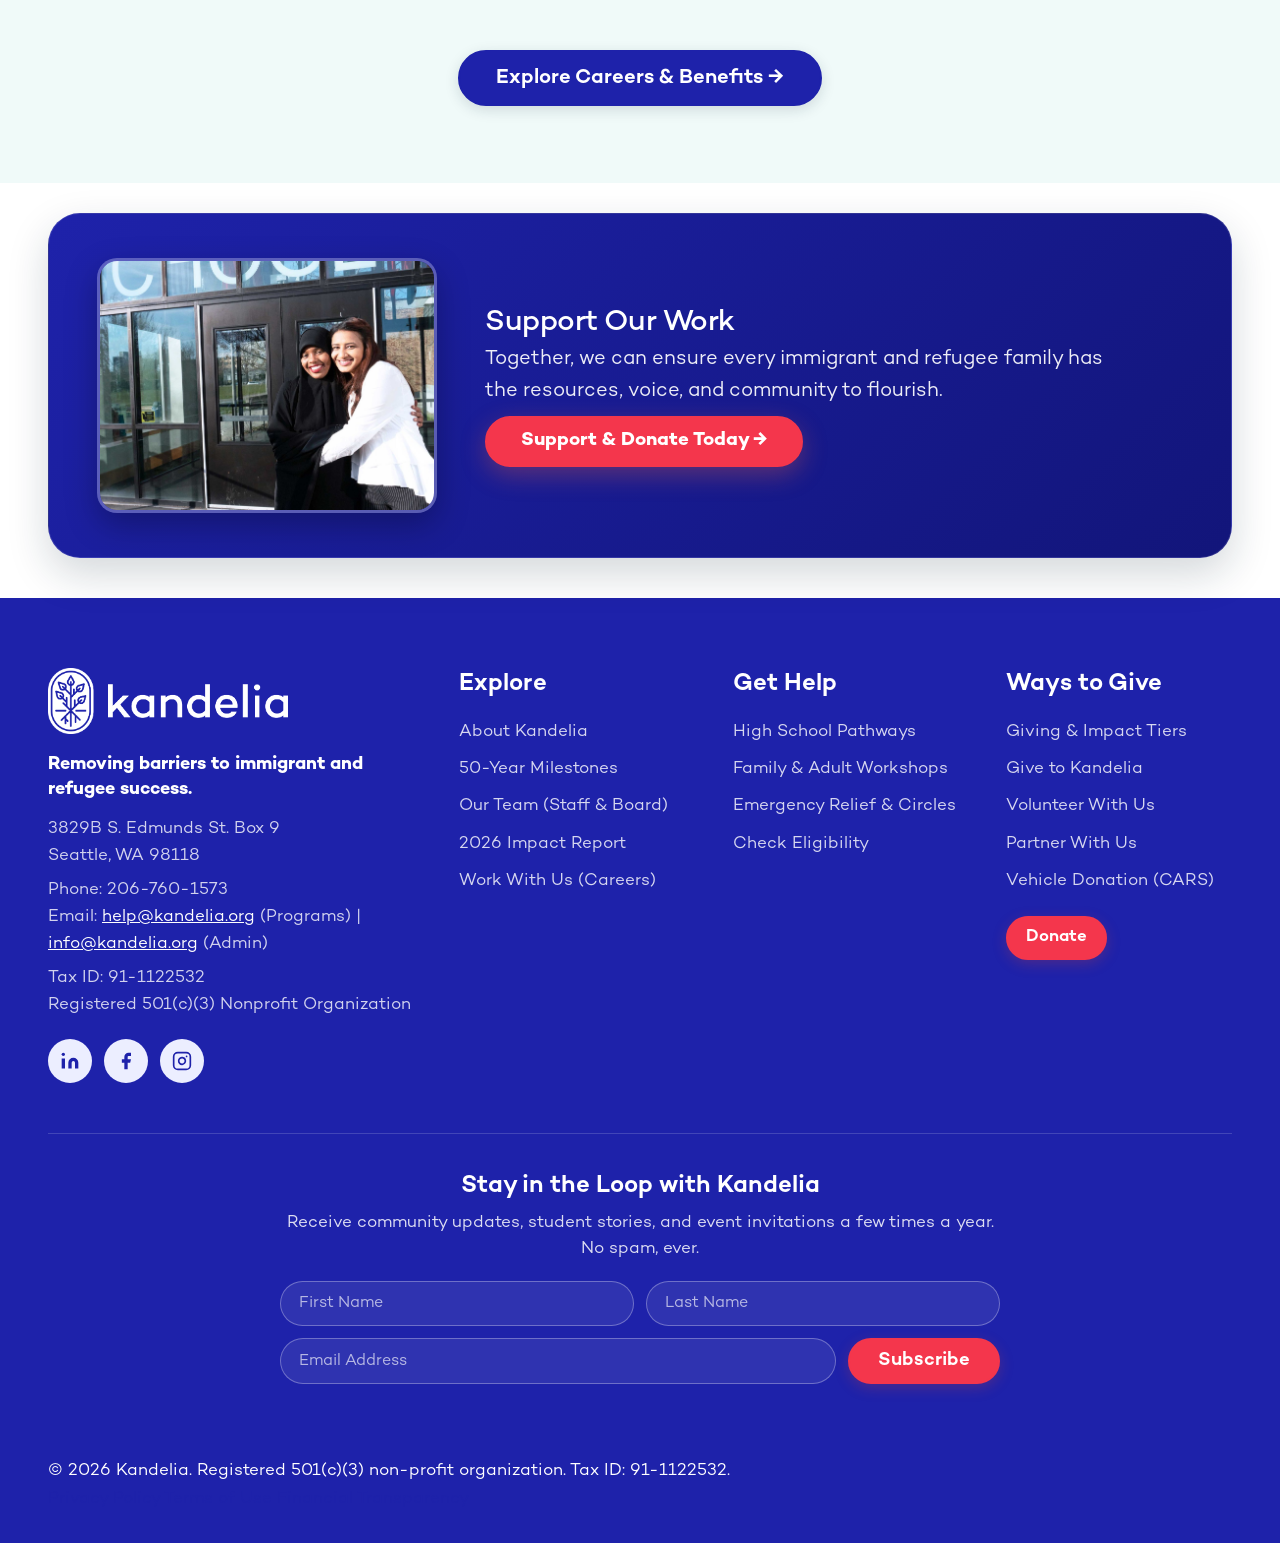
==== commit c29412d9: "fix(mobile-buttons): keep all CTA buttons and arrows on a clean single line at 360px" ====
--- a/about.html
+++ b/about.html
@@ -555,7 +555,7 @@
               <li><svg class="icon check" viewBox="0 0 24 24" fill="none" stroke="currentColor" stroke-width="3" aria-hidden="true" style="width:18px;height:18px;margin-right:8px;vertical-align:-2px;"><polyline points="20 6 9 17 4 12"></polyline></svg><strong>1,200+ Hours</strong> of bilingual adult digital literacy training delivered</li>
             </ul>
             <div style="display:flex; gap:14px; flex-wrap:wrap;">
-              <button type="button" class="btn btn-primary open-impact-report-modal">Read the 2026 Impact Report →</button>
+              <button type="button" class="btn btn-primary open-impact-report-modal">Read 2026 Impact Report&nbsp;→</button>
               <button type="button" class="btn btn-outline open-request-pdf-modal">Request PDF Copy</button>
             </div>
           </div>
@@ -751,7 +751,7 @@
 
           <div style="text-align:center; margin-top:32px;">
             <a href="/careers" class="btn btn-primary btn-lg">
-              Explore Our Dedicated Careers Page & Benefits →
+              Explore Careers &amp; Benefits&nbsp;→
             </a>
           </div>
         </div>
@@ -778,7 +778,7 @@
               Together, we can ensure every immigrant and refugee family has the resources, voice, and community to flourish.
             </p>
             <div class="support-banner-action">
-              <a class="btn btn-coral btn-lg support-donate-pill-btn" href="https://kandelia-bloom.kindful.com/embeds/75568458-194c-4924-8a1b-de2cd76e4f92" target="_blank" rel="noopener">Support Our Work — Donate Today →</a>
+              <a class="btn btn-coral btn-lg support-donate-pill-btn" href="https://kandelia-bloom.kindful.com/embeds/75568458-194c-4924-8a1b-de2cd76e4f92" target="_blank" rel="noopener">Support &amp; Donate Today&nbsp;→</a>
             </div>
           </div>
         </div>
@@ -871,8 +871,8 @@
           &copy; <span id="copyright-year">2026</span> Kandelia. Registered 501(c)(3) non-profit organization. Tax ID: 91-1122532.
         </div>
         <div class="footer-bottom-links">
-          <a href="#">Privacy Policy</a>
-          <a href="#">Terms of Use</a>
+          <a href="#privacy-policy" class="open-privacy-modal">Privacy Policy</a>
+          <a href="#terms-of-use" class="open-terms-modal">Terms of Use</a>
           <a href="/about#impact-report">Financial Transparency</a>
         </div>
       </div>
--- a/styles.css
+++ b/styles.css
@@ -4553,6 +4553,10 @@
   overflow: hidden;
   transition: max-height 350ms cubic-bezier(0.16, 1, 0.3, 1);
   padding: 0 28px;
+}
+
+.faq-item.active .faq-answer {
+  max-height: 600px;
 }
 
 .faq-answer-inner {
@@ -6765,20 +6769,22 @@
     margin-top: 6px !important;
   }
 
-  /* Allow long CTA buttons to wrap cleanly inside mobile viewports & cards */
+  /* Compact single-line friendly CTA buttons on mobile */
   .btn,
   .btn-lg,
   .btn-outline,
   .btn-primary,
   .btn-teal,
-  .support-donate-pill-btn {
+  .support-donate-pill-btn,
+  .event-ticket-btn,
+  .event-sponsor-btn {
     white-space: normal !important;
     text-align: center !important;
-    line-height: 1.3 !important;
+    line-height: 1.25 !important;
     height: auto !important;
     max-width: 100% !important;
-    padding: 12px 20px !important;
-    font-size: 0.95rem !important;
+    padding: 11px 16px !important;
+    font-size: 0.9rem !important;
   }
 
   /* Keep header Donate button single-line */
@@ -7416,3 +7422,30 @@
     gap: 10px;
   }
 }
+
+@media (max-width: 767px) {
+  .hr-contact-card {
+    padding: 24px 14px !important;
+    border-radius: 18px !important;
+  }
+  .hr-contact-card .btn {
+    width: 100% !important;
+  }
+}
+
+/* Mobile-Native Platform Polish */
+html {
+  -webkit-tap-highlight-color: transparent;
+}
+
+button, a, [role="button"] {
+  touch-action: manipulation;
+}
+
+.carousel-container {
+  touch-action: pan-y;
+}
+
+.modal-dialog {
+  overscroll-behavior: contain;
+}
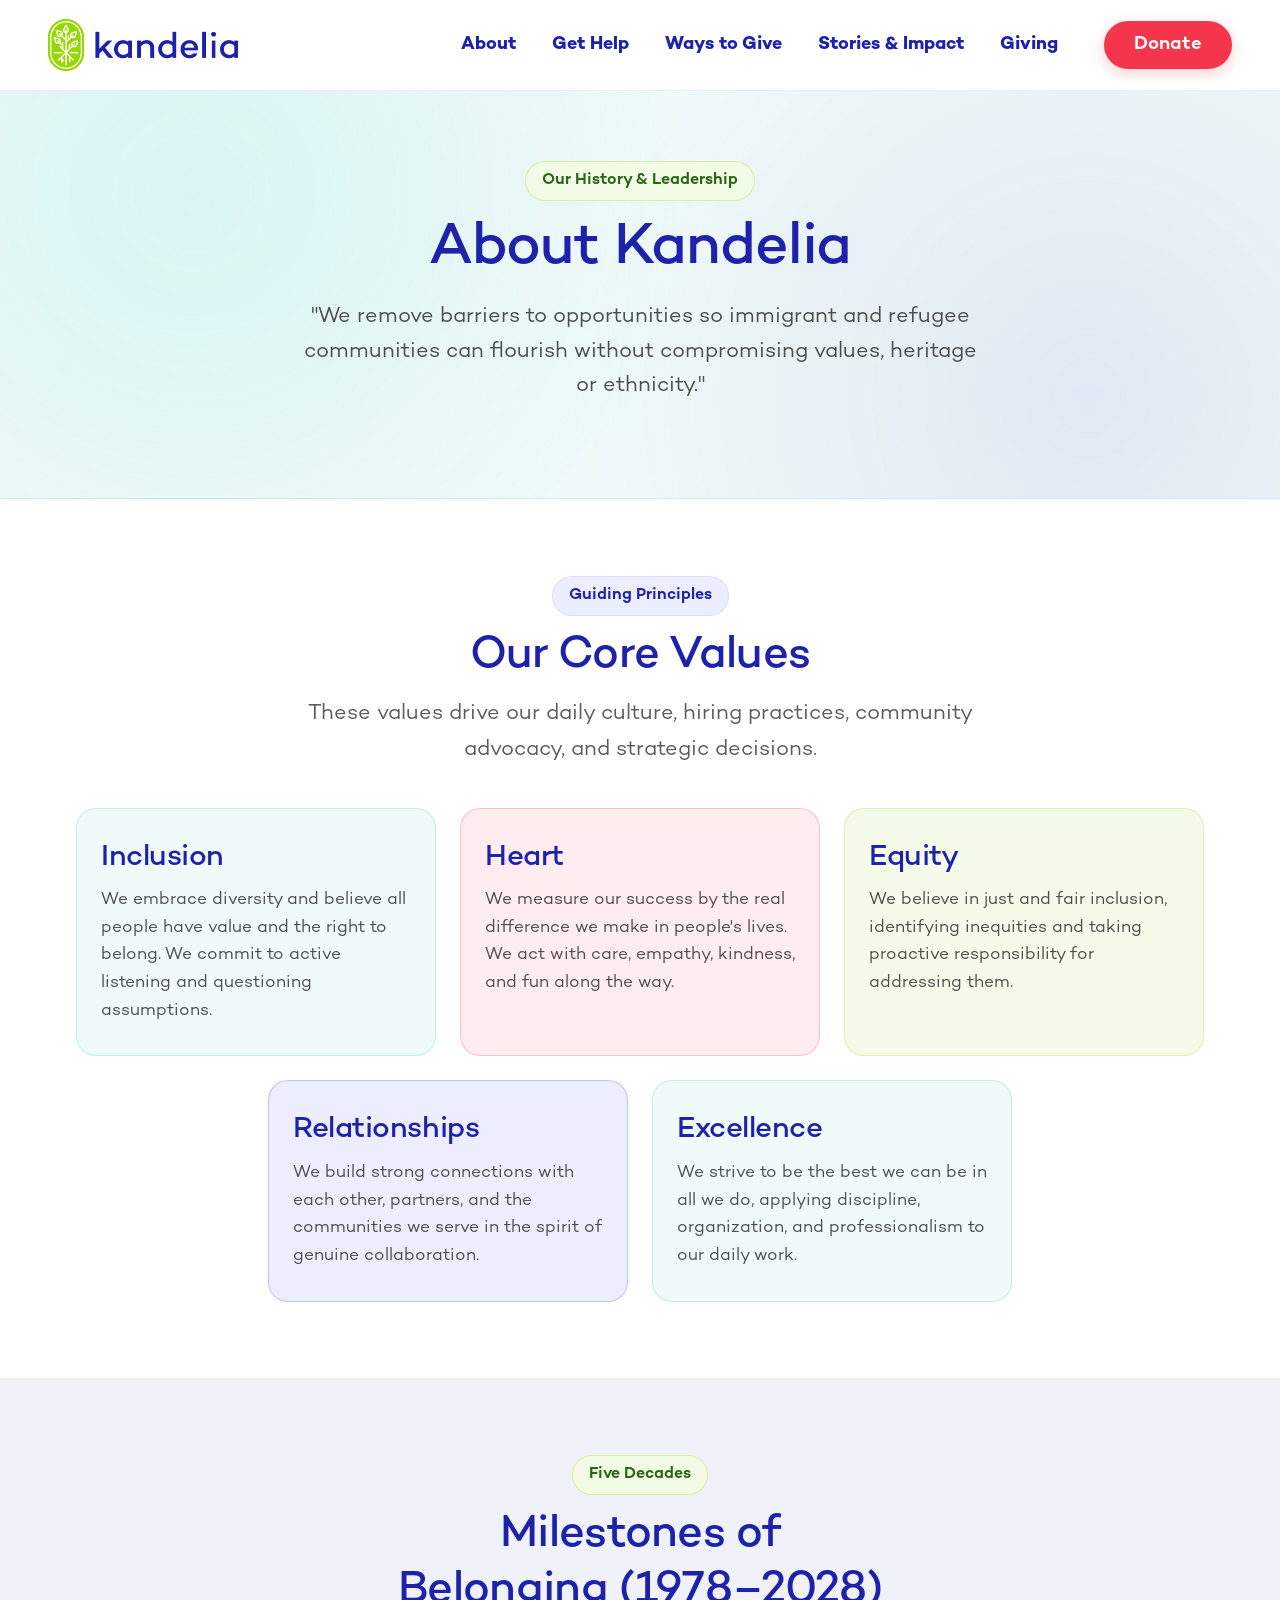
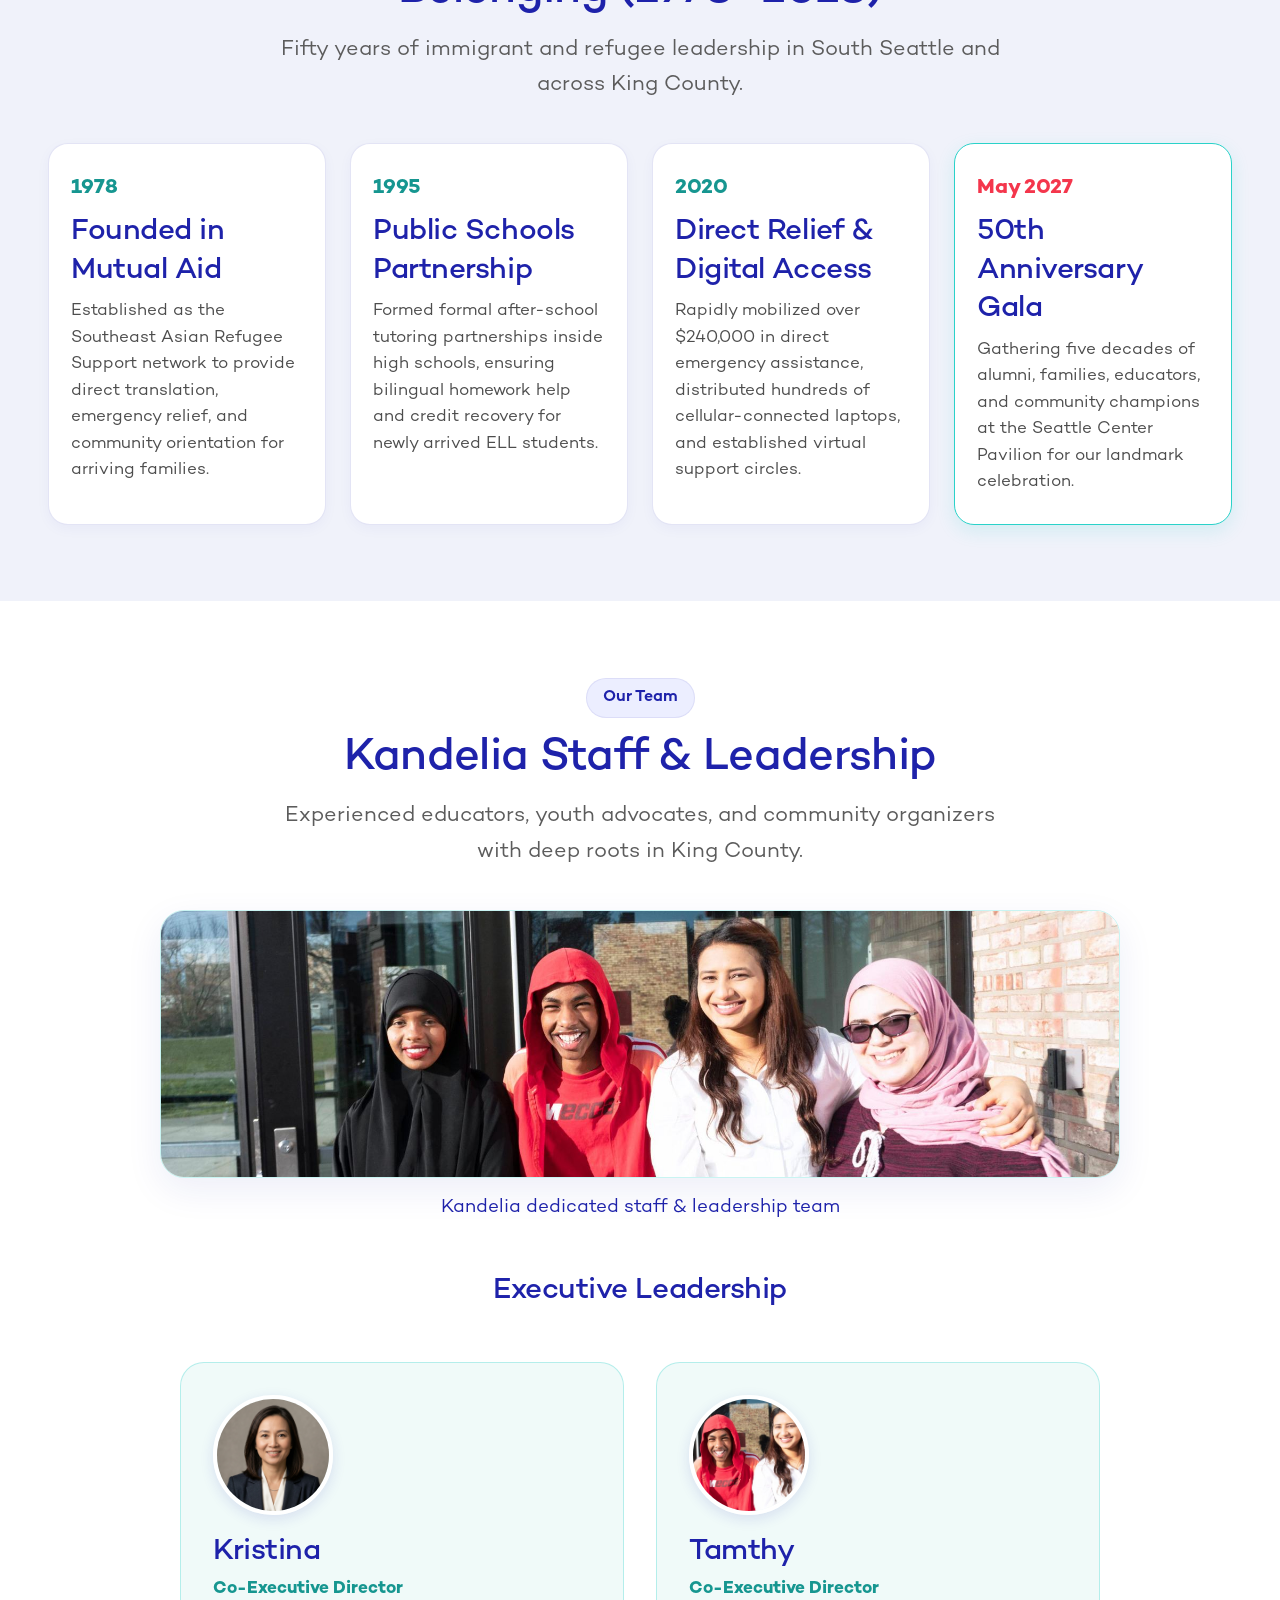
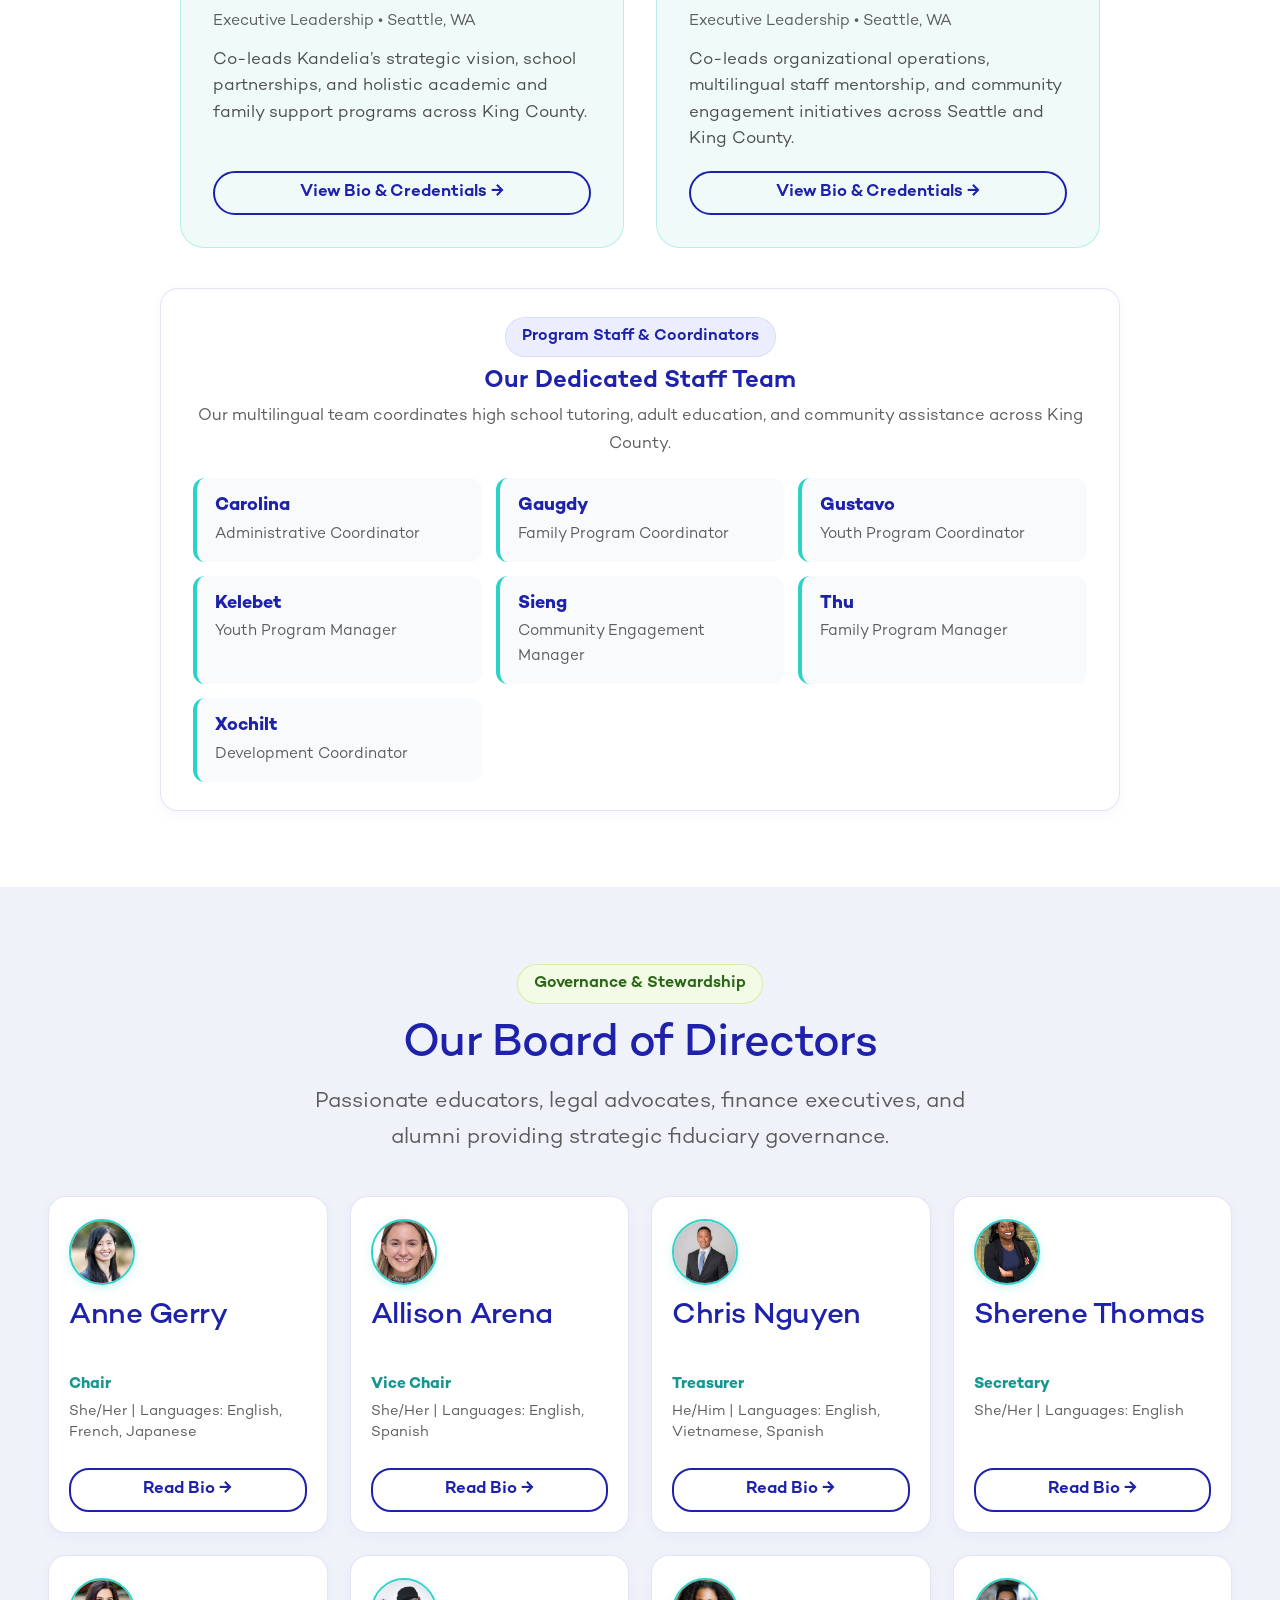
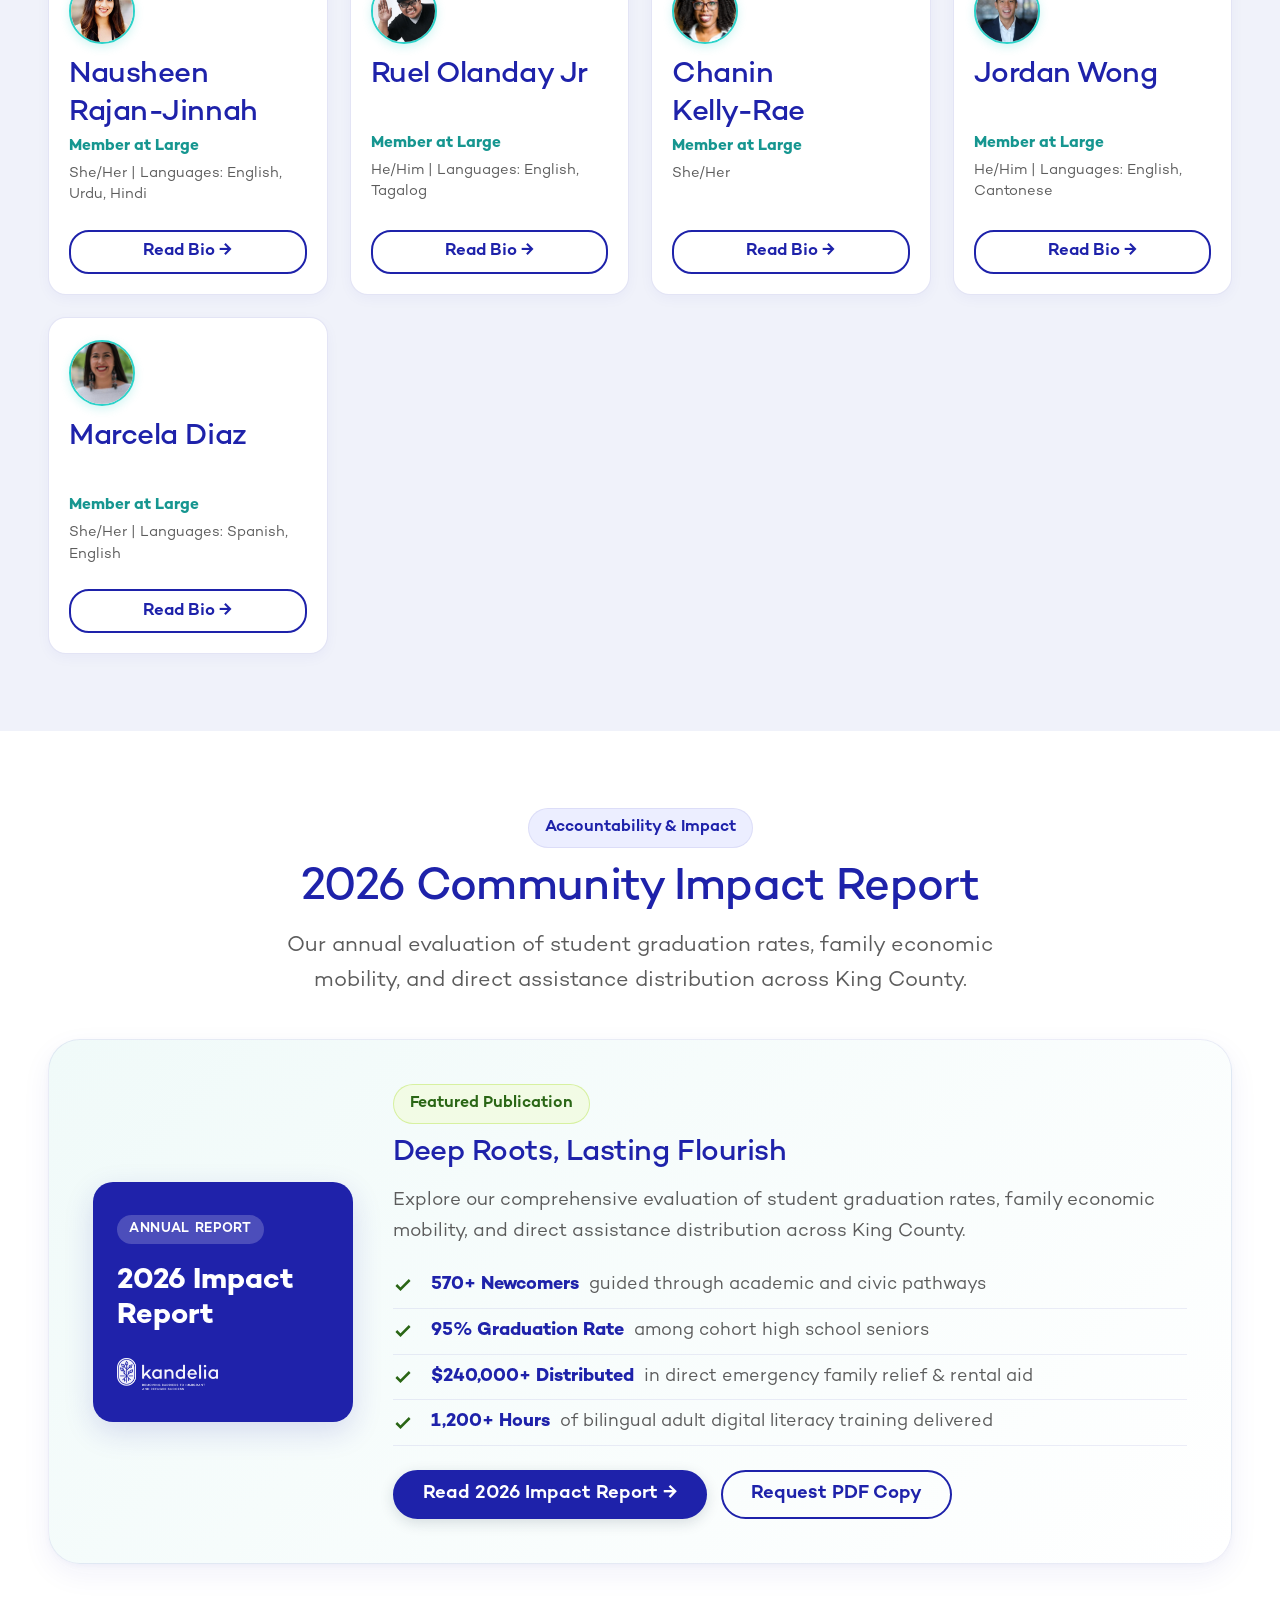
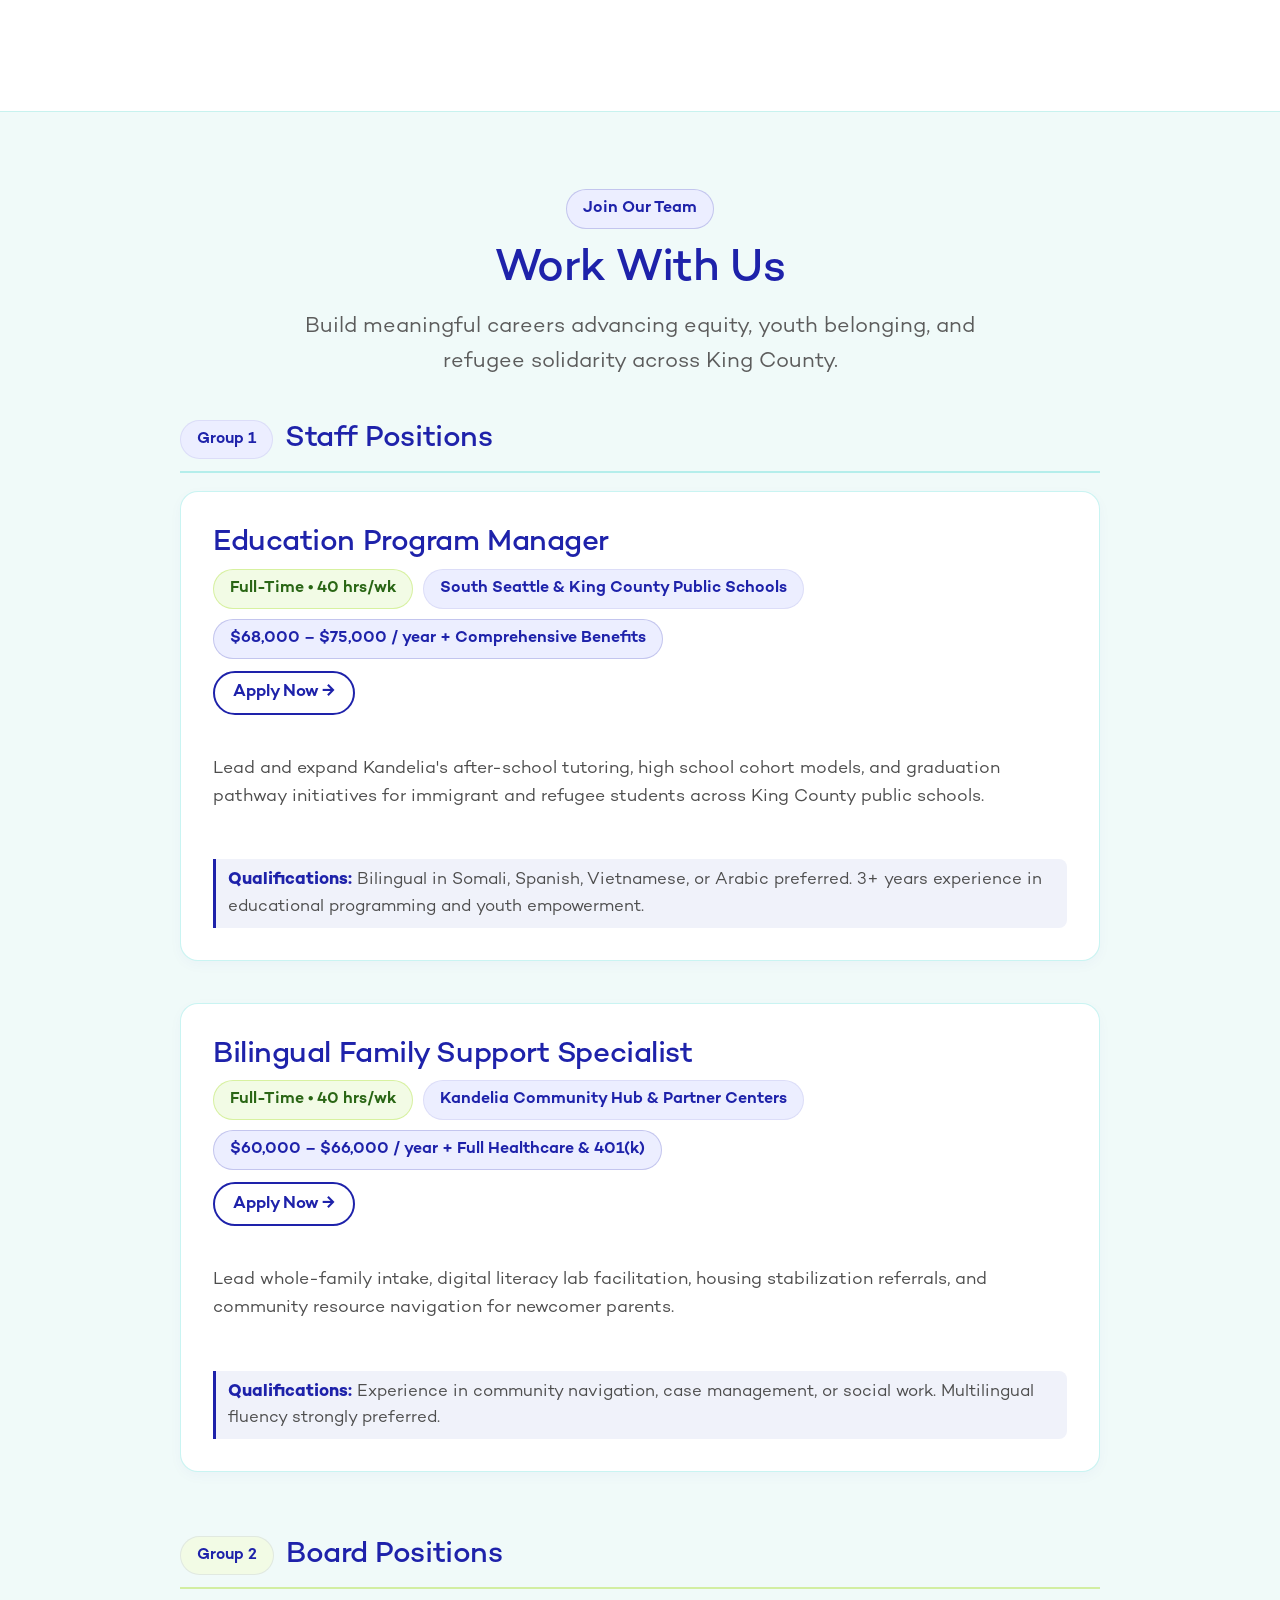
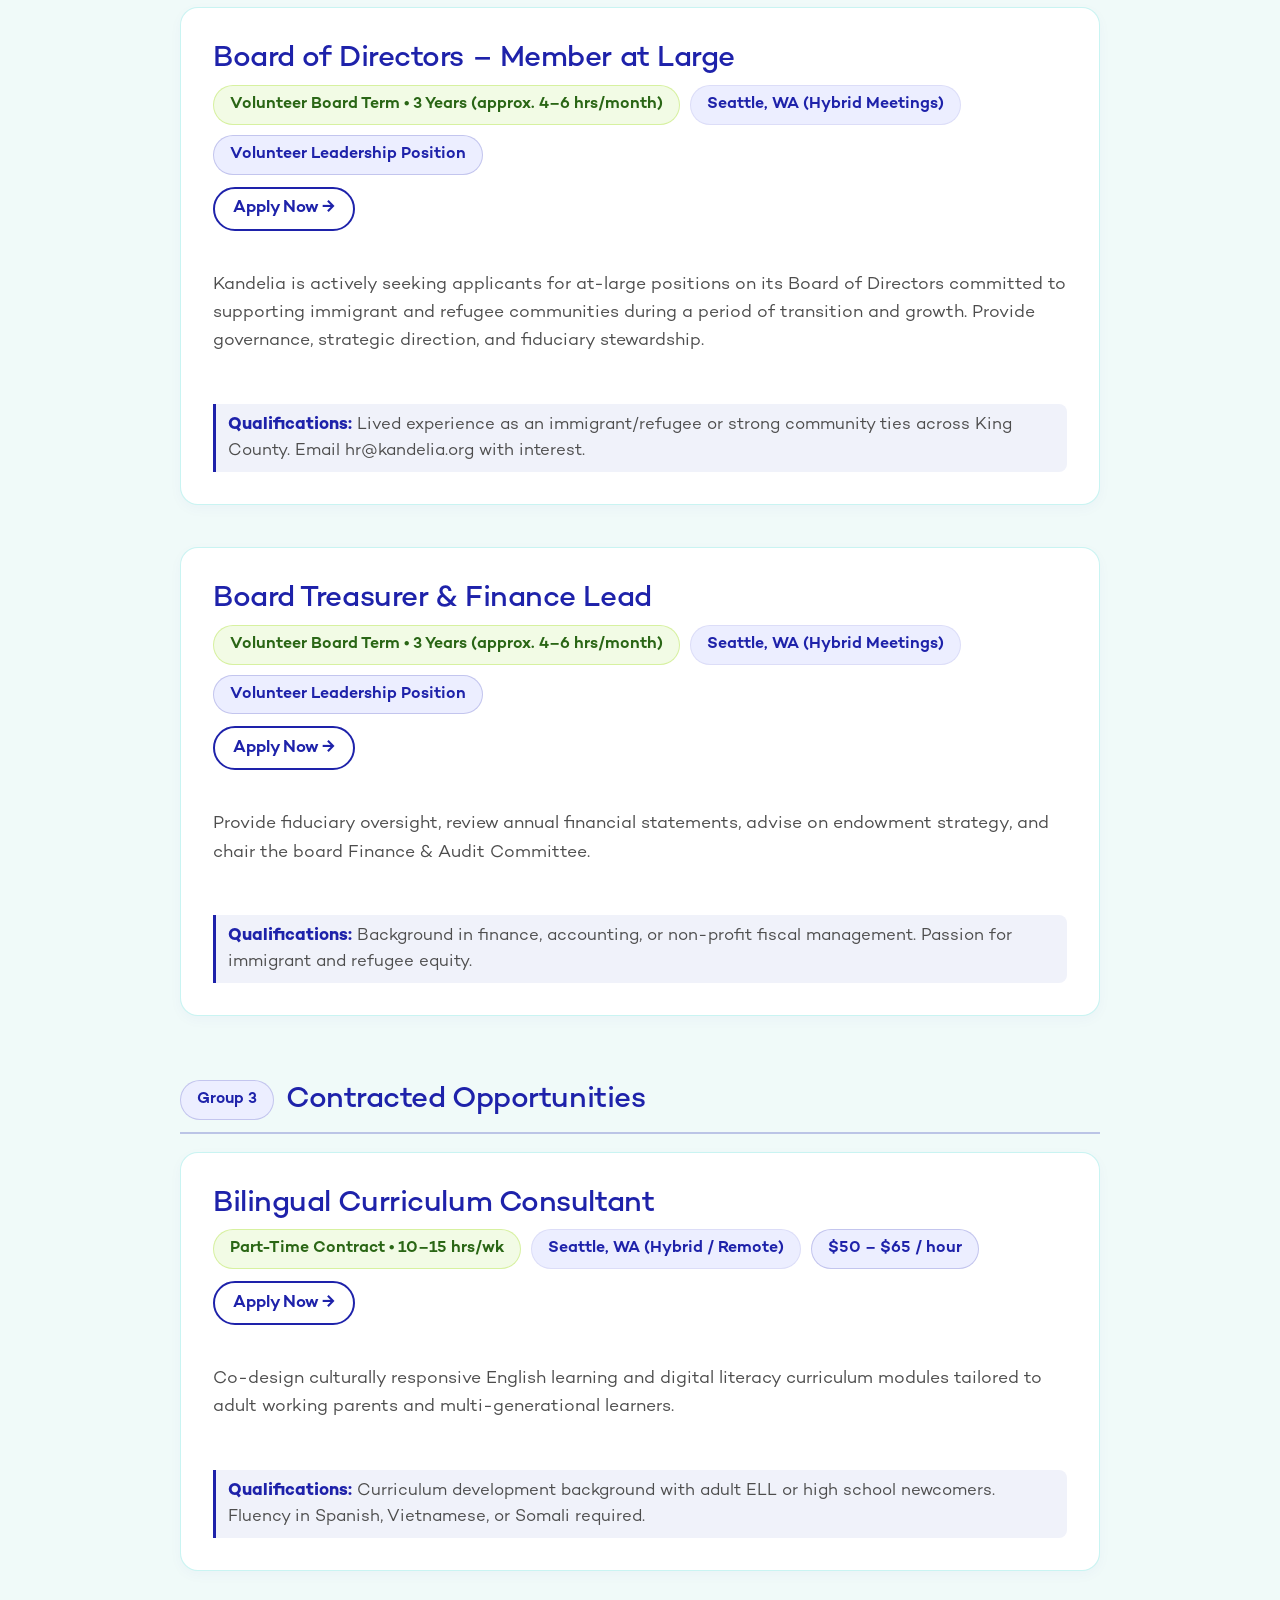
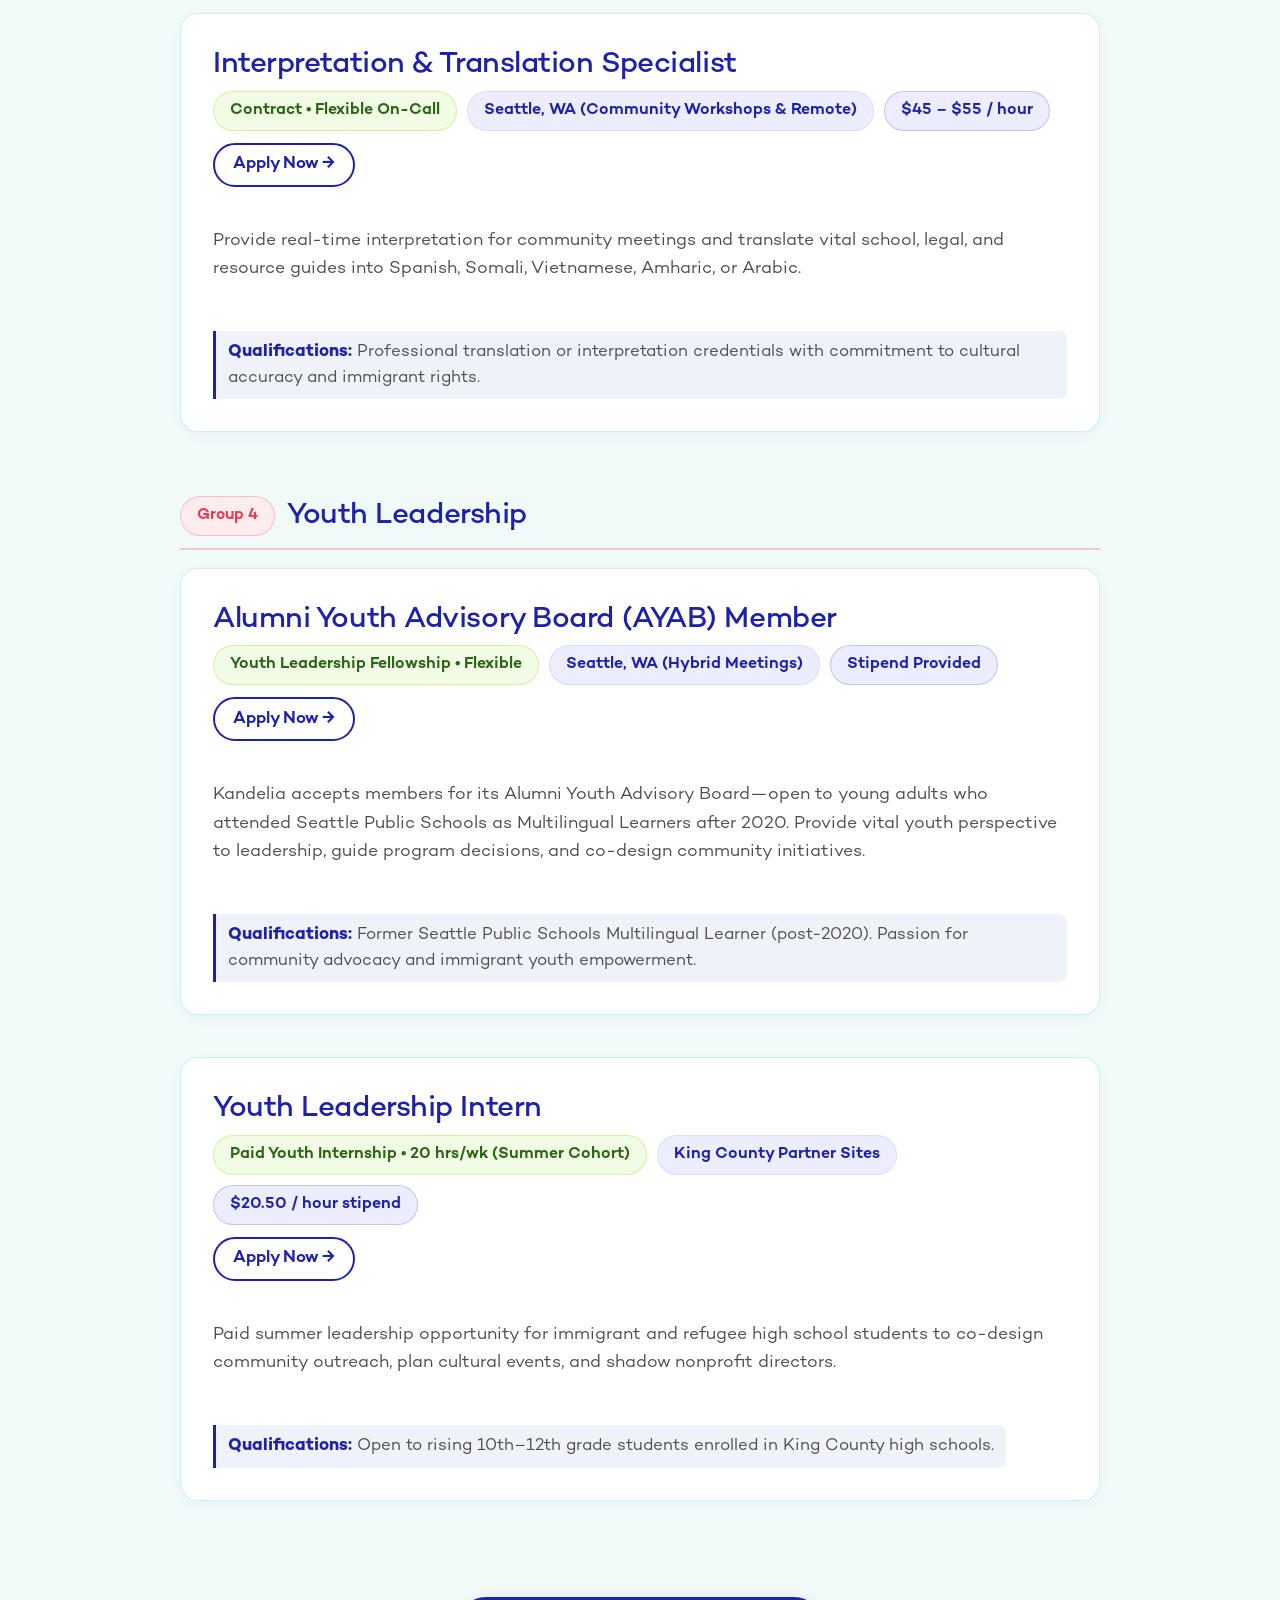
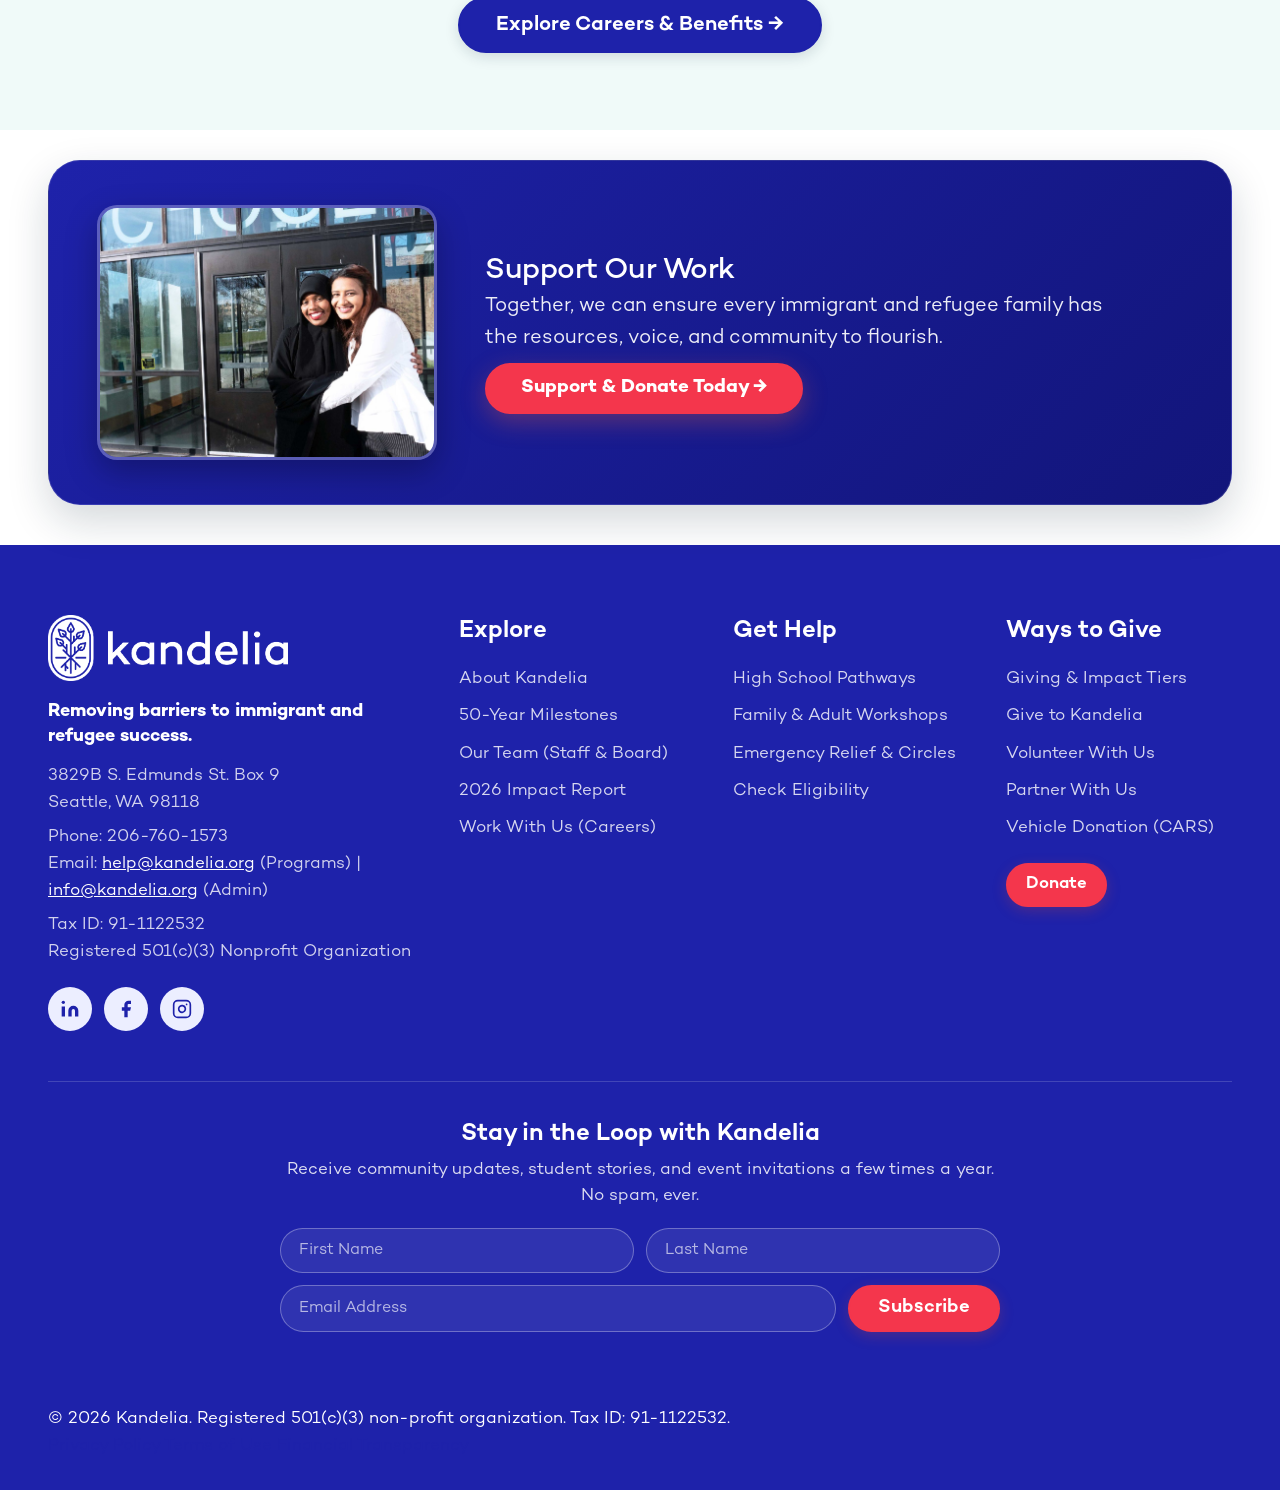
==== commit 869a1c97: "feat(staff-careers): update 2 Co-Executive Directors (Kristina & Tamthy) and standardize 4 Careers g" ====
--- a/about.html
+++ b/about.html
@@ -188,60 +188,60 @@
         </div>
 
         <div class="leadership-2grid">
-          <!-- Leader 1: Tram Lam, MNPL -->
+          <!-- Leader 1: Kristina (Co-Executive Director) -->
           <div class="leader-card-featured open-leader-bio"
                role="button"
                tabindex="0"
-               data-name="Tram Lam, MNPL"
+               data-name="Kristina"
                data-role="Co-Executive Director"
                data-photo="assets/tram_lam_headshot_studio.jpg"
-               data-languages="English, Vietnamese"
-               data-bio="Tram has dedicated over 18 years to non-profit management, immigrant rights, and educational justice in King County. She guides Kandelia's strategic vision with deep reverence for our 50-year mutual aid heritage, overseeing regional community partnerships, long-term sustainability endowment, and systemic advocacy across Washington State."
-               data-quote="Our work is about tending to deep roots. Just like the mangrove tree that gives Kandelia its name, we provide a secure, nurturing ecosystem so youth and families can stand strong through any storm.">
+               data-languages="Co-Executive Leadership"
+               data-bio="&lt;p&gt;As &lt;strong class=&quot;bio-highlight&quot;&gt;Co-Executive Director&lt;/strong&gt; of Kandelia, Kristina co-leads the organization’s strategic direction, programmatic growth, and community-centered partnerships across &lt;strong class=&quot;bio-highlight&quot;&gt;King County&lt;/strong&gt;.&lt;/p&gt;&lt;p&gt;She works closely with Kandelia’s multilingual program managers, educators at &lt;strong class=&quot;bio-highlight&quot;&gt;Seattle World School&lt;/strong&gt;, and institutional partners to ensure newcomer youth and families receive holistic, culturally affirming academic and stabilization support.&lt;/p&gt;&lt;p&gt;Grounded in Kandelia’s five-decade legacy of mutual aid, Kristina champions equity-driven systems change so immigrant and refugee communities can flourish without compromising their heritage.&lt;/p&gt;"
+               data-quote="Our work is about tending to deep roots—providing a nurturing ecosystem where immigrant and refugee youth and families can flourish without barriers.">
             <div class="leader-photo-wrap">
-              <img src="assets/tram_lam_headshot_studio.jpg" alt="Tram Lam, MNPL - Co-Executive Director">
-            </div>
-            <h3 style="font-size:1.35rem; color:var(--navy); margin-bottom:4px;">Tram Lam, MNPL</h3>
+              <img src="assets/tram_lam_headshot_studio.jpg" alt="Kristina - Co-Executive Director">
+            </div>
+            <h3 style="font-size:1.35rem; color:var(--navy); margin-bottom:4px;">Kristina</h3>
             <div style="font-size:0.96rem; font-weight:700; color:var(--teal-dark); margin-bottom:6px;">Co-Executive Director</div>
-            <div style="font-size:0.88rem; color:var(--text-muted); margin-bottom:12px;">Languages: English, Vietnamese</div>
+            <div style="font-size:0.88rem; color:var(--text-muted); margin-bottom:12px;">Executive Leadership • Seattle, WA</div>
             <p style="font-size:0.95rem; color:var(--text-body); line-height:1.55; margin-bottom:18px;">
-              Tram has dedicated over 18 years to non-profit management, immigrant rights, and educational justice in King County. She guides Kandelia's strategic vision with deep reverence for our 50-year mutual aid heritage.
+              Co-leads Kandelia’s strategic vision, school partnerships, and holistic academic and family support programs across King County.
             </p>
             <div style="margin-top:auto; width:100%;">
               <button class="btn btn-outline btn-sm"
                       type="button"
                       style="width:100%; text-align:center; display:flex; justify-content:center; align-items:center;"
                       tabindex="-1">
-                View Bio & Credentials →
-              </button>
-            </div>
-          </div>
-
-          <!-- Leader 2: Khadar Abdi -->
+                View Bio &amp; Credentials →
+              </button>
+            </div>
+          </div>
+
+          <!-- Leader 2: Tamthy (Co-Executive Director) -->
           <div class="leader-card-featured open-leader-bio"
                role="button"
                tabindex="0"
-               data-name="Khadar Abdi"
+               data-name="Tamthy"
                data-role="Co-Executive Director"
-               data-photo="assets/khadar_abdi_headshot.jpg"
-               data-languages="English, Somali, Swahili"
-               data-bio="Khadar spearheads our high school cohort models, paid summer internships, and youth leadership initiatives, focusing on culturally affirming mentorship and college-and-career pathways across King County public schools. Having arrived in Seattle as a newcomer himself, he brings authentic lived experience to youth empowerment."
-               data-quote="Over 90% of our staff have lived the immigrant and refugee journey themselves. When a family walks through our doors, they are met with shared language, shared empathy, and unconditional dignity.">
+               data-photo="assets/image_9.jpeg"
+               data-languages="Co-Executive Leadership"
+               data-bio="&lt;p&gt;As &lt;strong class=&quot;bio-highlight&quot;&gt;Co-Executive Director&lt;/strong&gt; of Kandelia, Tamthy co-leads organizational operations, staff mentorship, and community engagement across &lt;strong class=&quot;bio-highlight&quot;&gt;Seattle&lt;/strong&gt; and &lt;strong class=&quot;bio-highlight&quot;&gt;King County&lt;/strong&gt;.&lt;/p&gt;&lt;p&gt;Working alongside Kandelia’s multilingual coordinators and &lt;strong class=&quot;bio-highlight&quot;&gt;Board of Directors&lt;/strong&gt;, Tamthy oversees sustainable resource stewardship, family digital literacy programs, and direct community relief initiatives.&lt;/p&gt;&lt;p&gt;Tamthy is dedicated to building welcoming, barrier-free pathways where newly arrived families are met with shared language, dignity, and lasting community support.&lt;/p&gt;"
+               data-quote="When a newcomer family walks through our doors, they are met with shared language, empathy, and unconditional dignity.">
             <div class="leader-photo-wrap">
-              <img src="assets/khadar_abdi_headshot.jpg" alt="Khadar Abdi - Co-Executive Director">
-            </div>
-            <h3 style="font-size:1.35rem; color:var(--navy); margin-bottom:4px;">Khadar Abdi</h3>
+              <img src="assets/image_9.jpeg" alt="Tamthy - Co-Executive Director">
+            </div>
+            <h3 style="font-size:1.35rem; color:var(--navy); margin-bottom:4px;">Tamthy</h3>
             <div style="font-size:0.96rem; font-weight:700; color:var(--teal-dark); margin-bottom:6px;">Co-Executive Director</div>
-            <div style="font-size:0.88rem; color:var(--text-muted); margin-bottom:12px;">Languages: English, Somali, Swahili</div>
+            <div style="font-size:0.88rem; color:var(--text-muted); margin-bottom:12px;">Executive Leadership • Seattle, WA</div>
             <p style="font-size:0.95rem; color:var(--text-body); line-height:1.55; margin-bottom:18px;">
-              Khadar spearheads our high school cohort models, paid summer internships, and youth leadership initiatives, focusing on culturally affirming mentorship and college-and-career pathways.
+              Co-leads organizational operations, multilingual staff mentorship, and community engagement initiatives across Seattle and King County.
             </p>
             <div style="margin-top:auto; width:100%;">
               <button class="btn btn-outline btn-sm"
                       type="button"
                       style="width:100%; text-align:center; display:flex; justify-content:center; align-items:center;"
                       tabindex="-1">
-                View Bio & Credentials →
+                View Bio &amp; Credentials →
               </button>
             </div>
           </div>
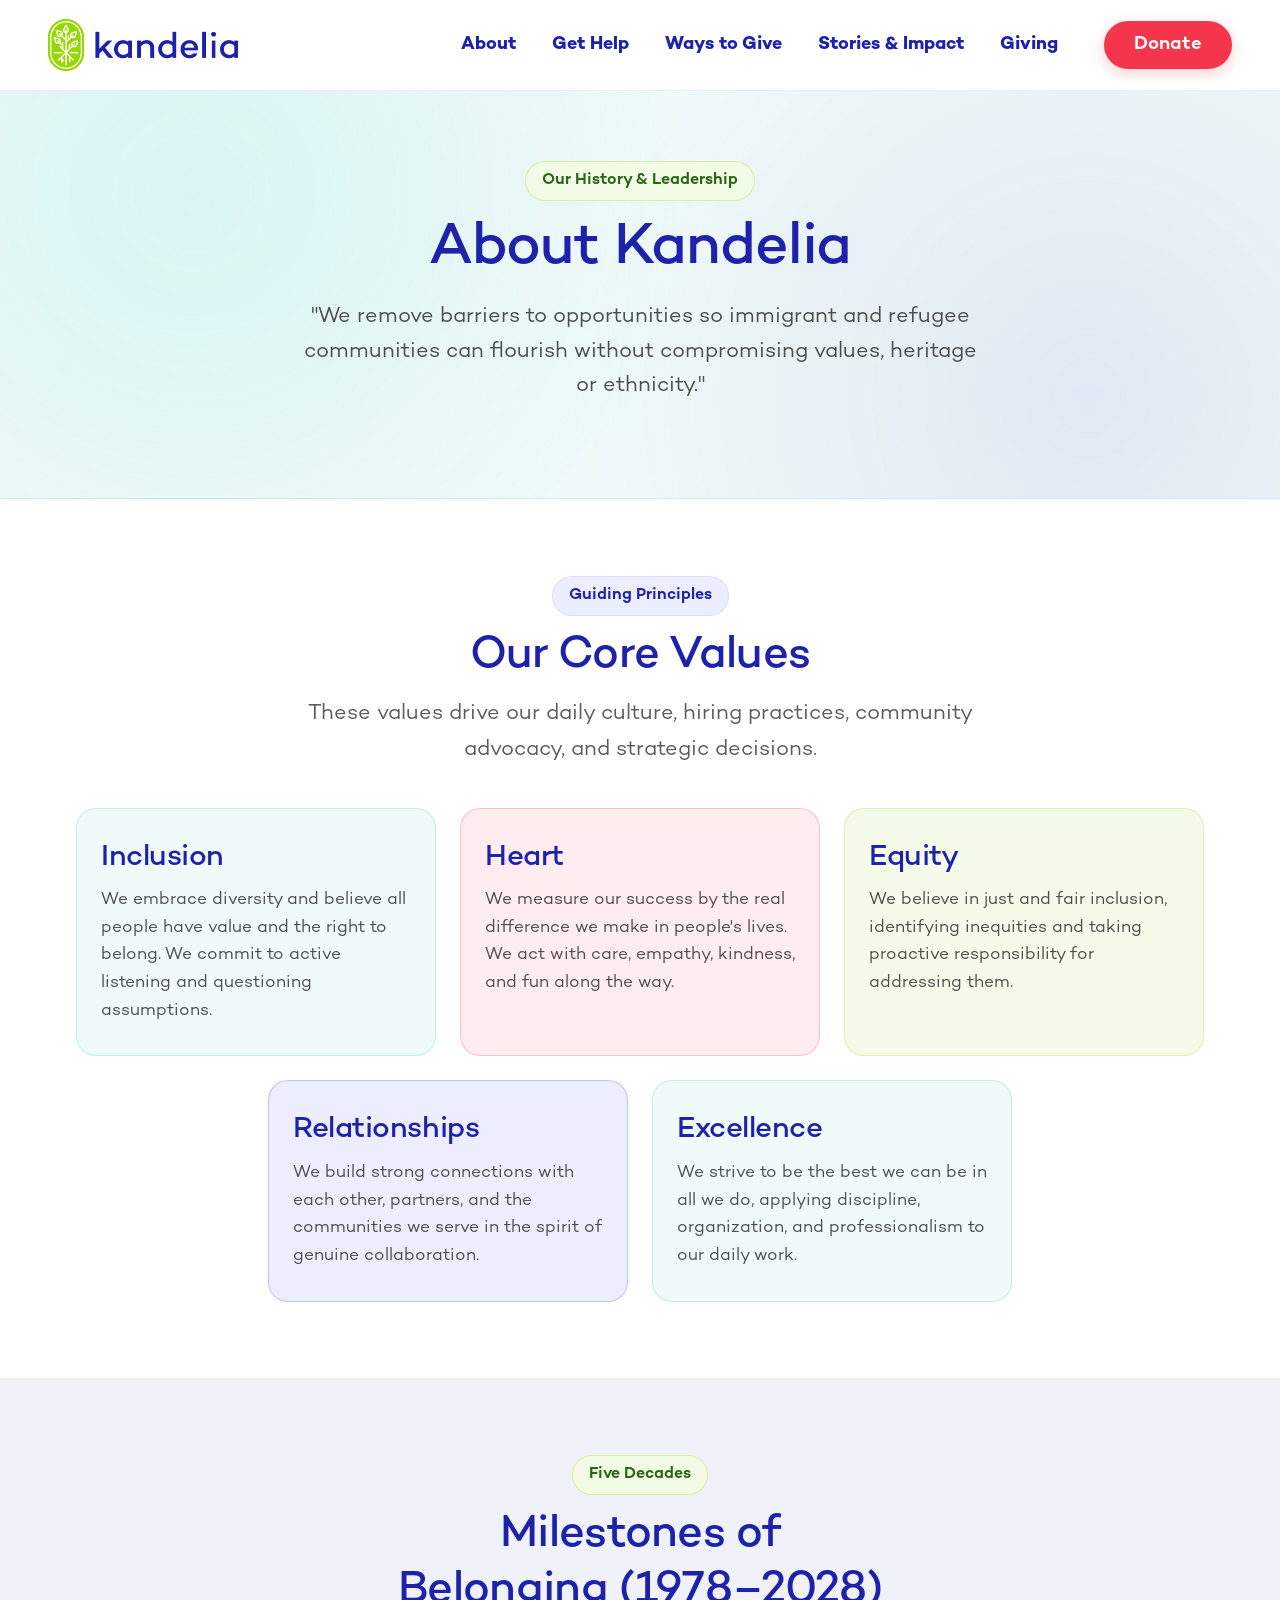
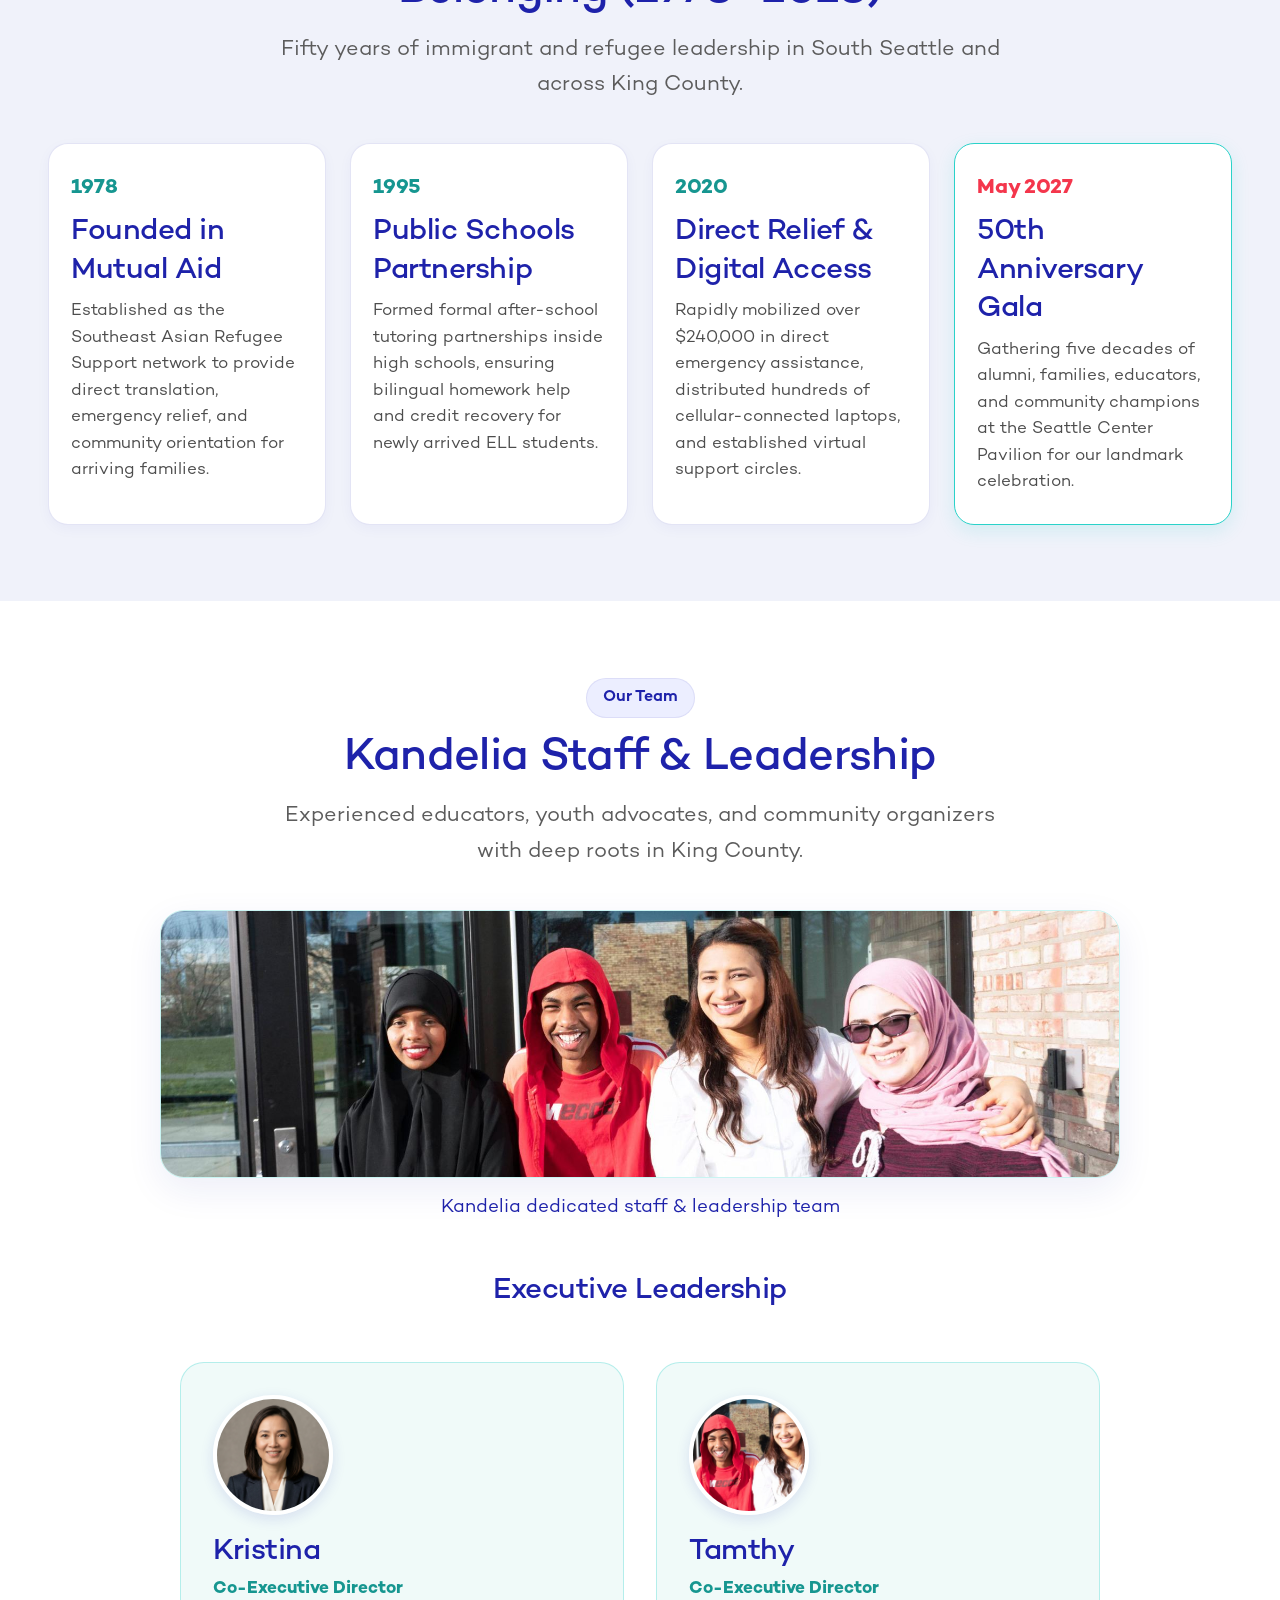
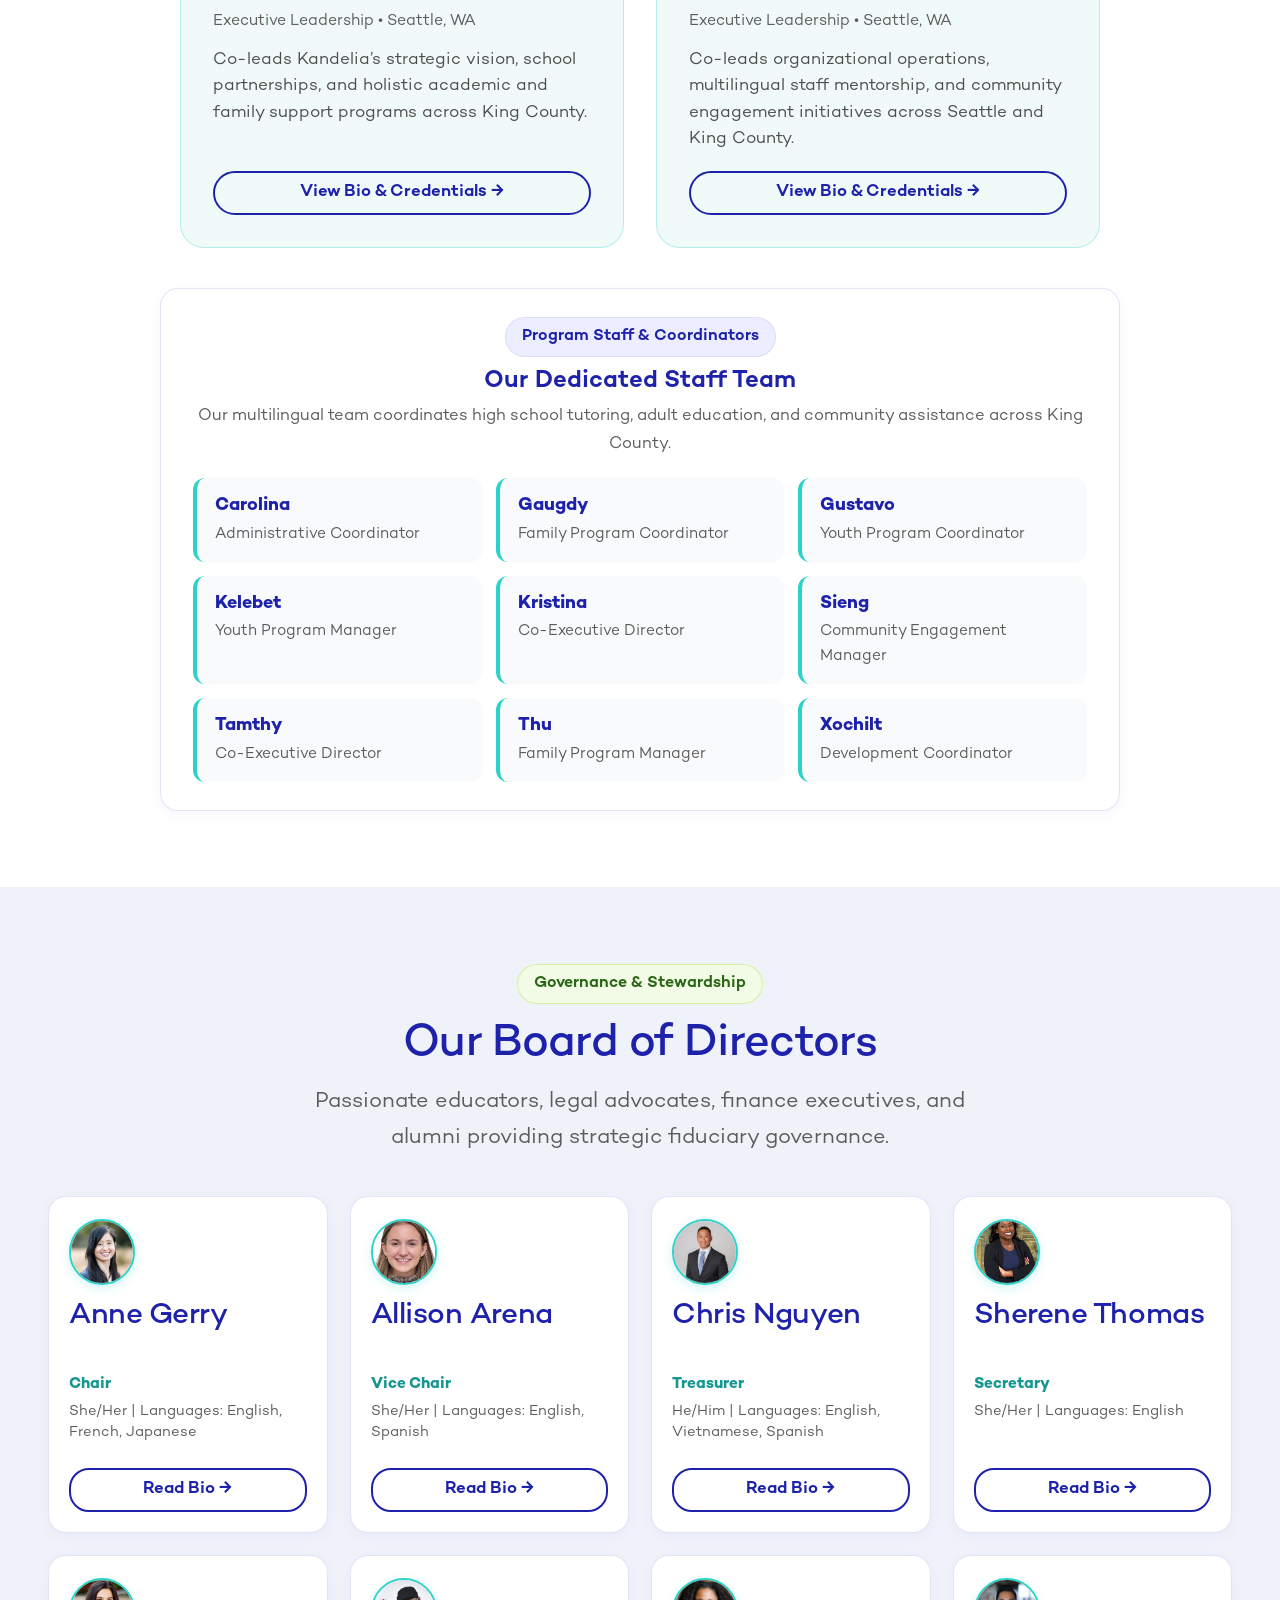
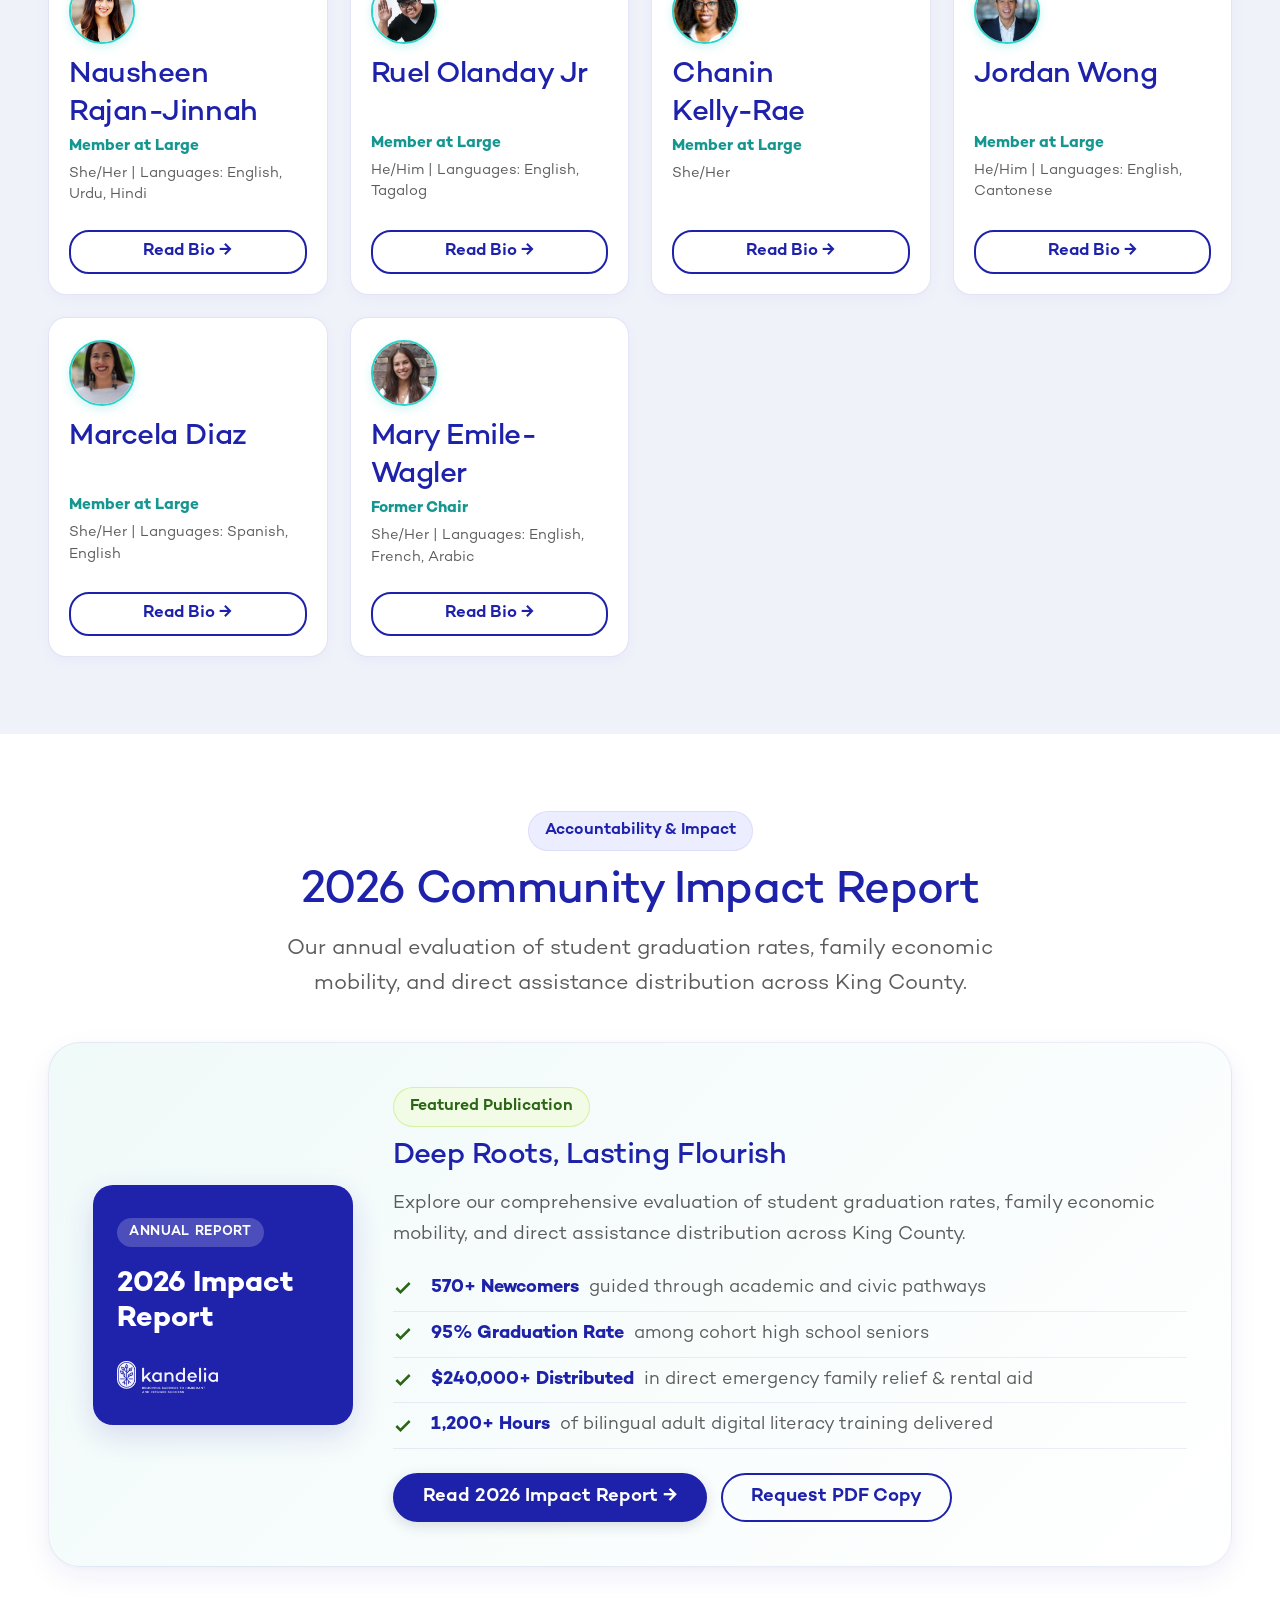
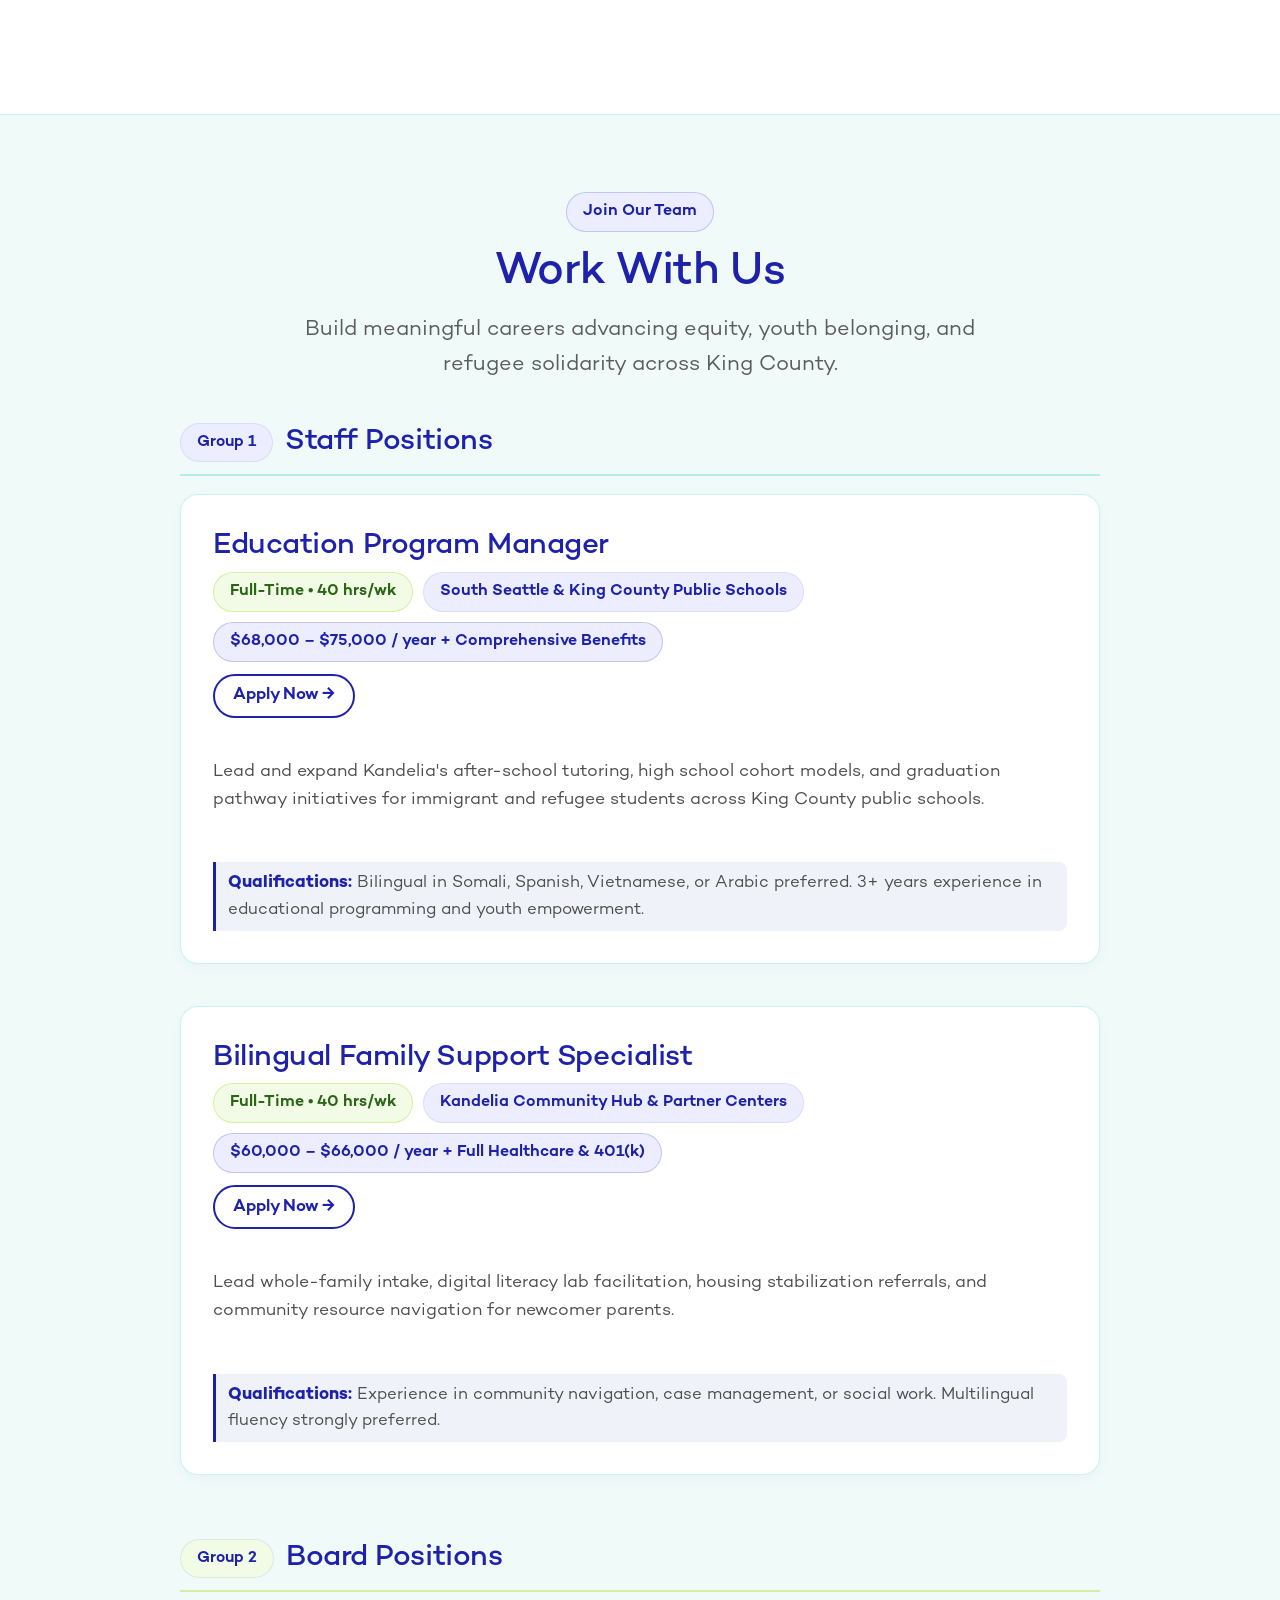
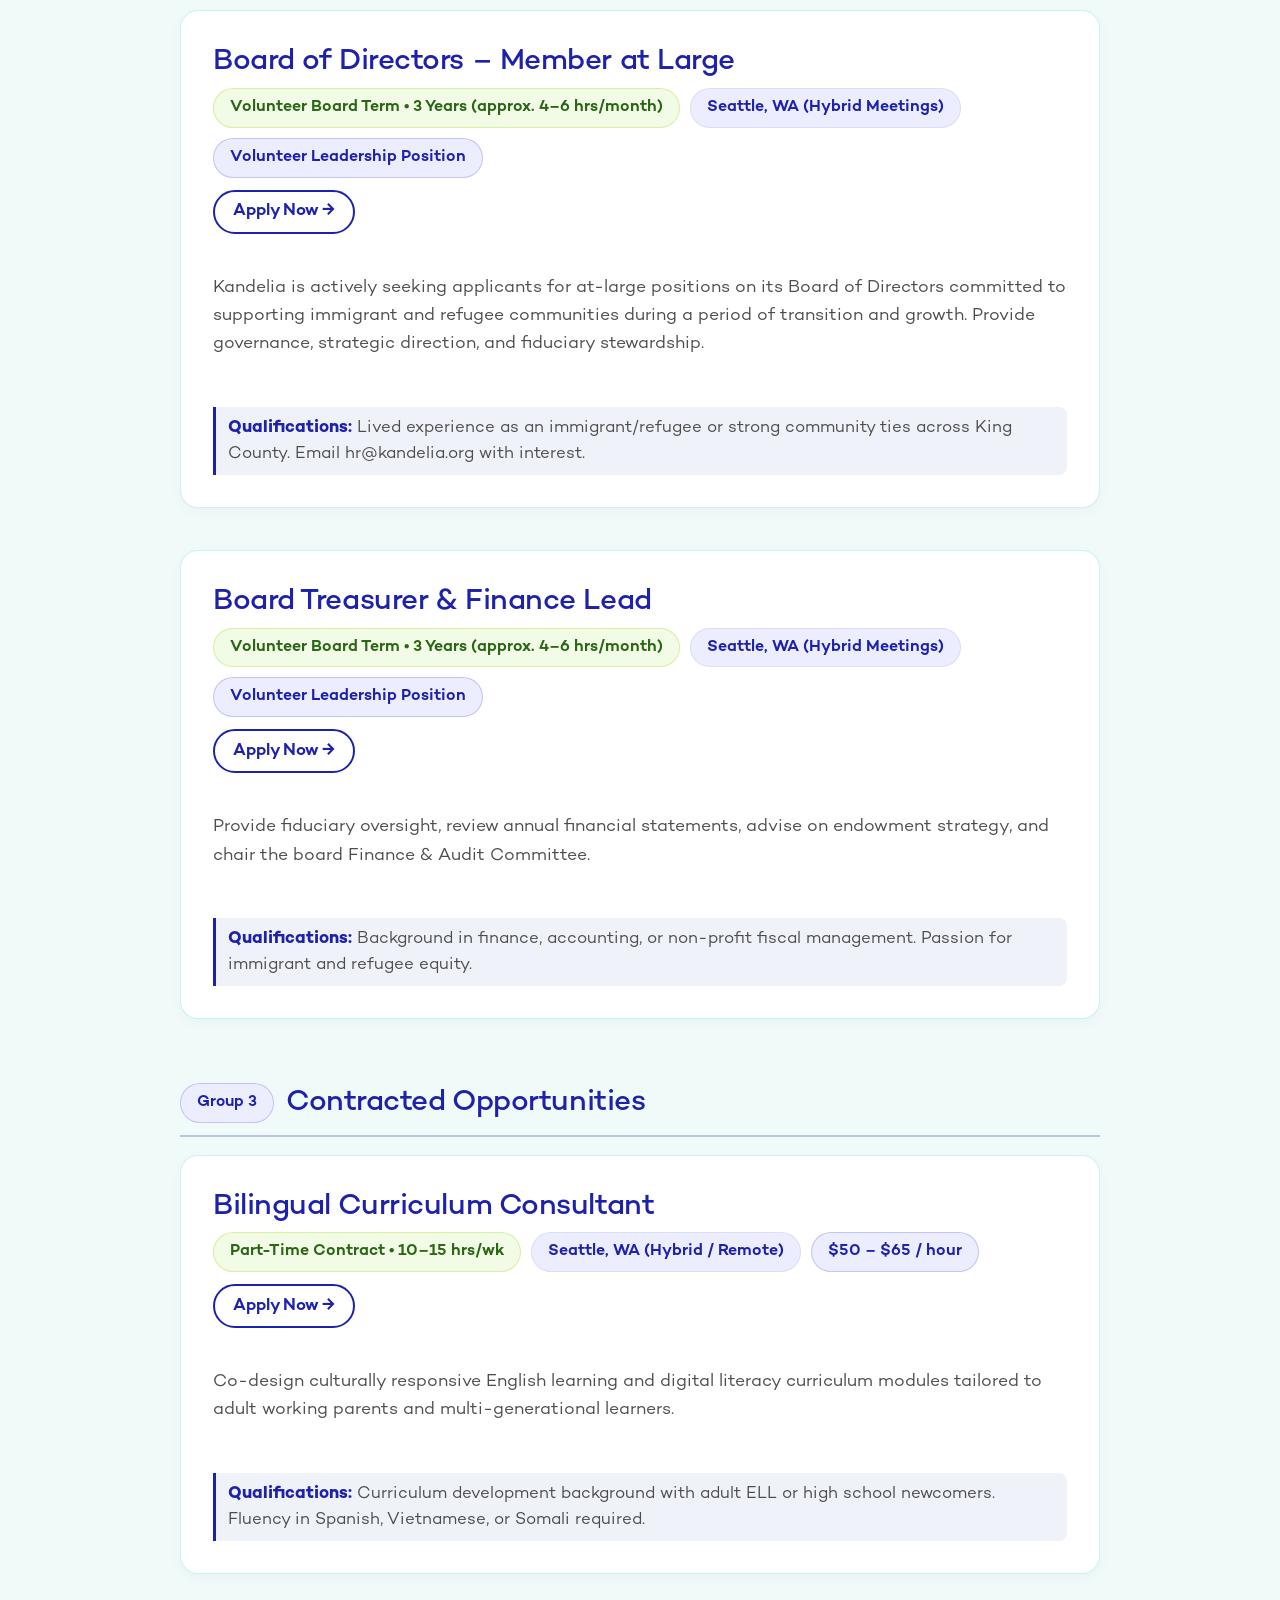
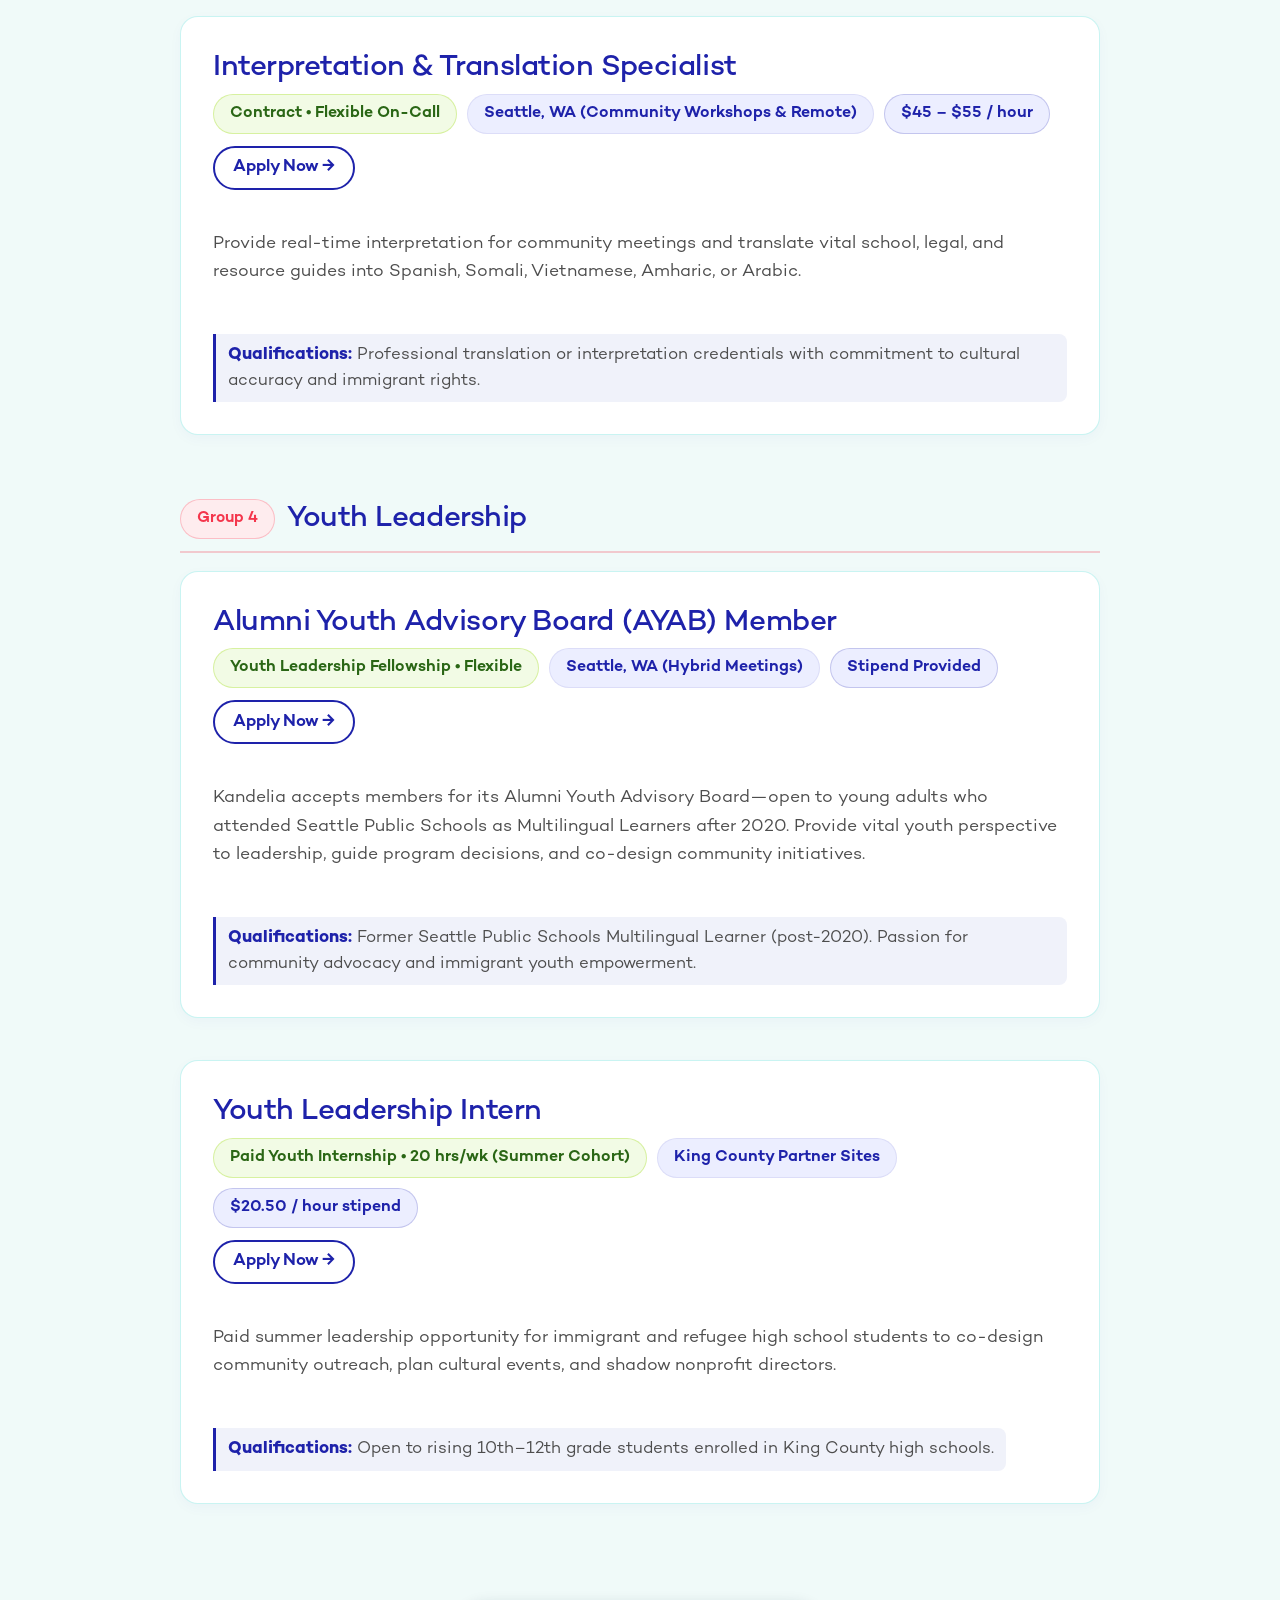
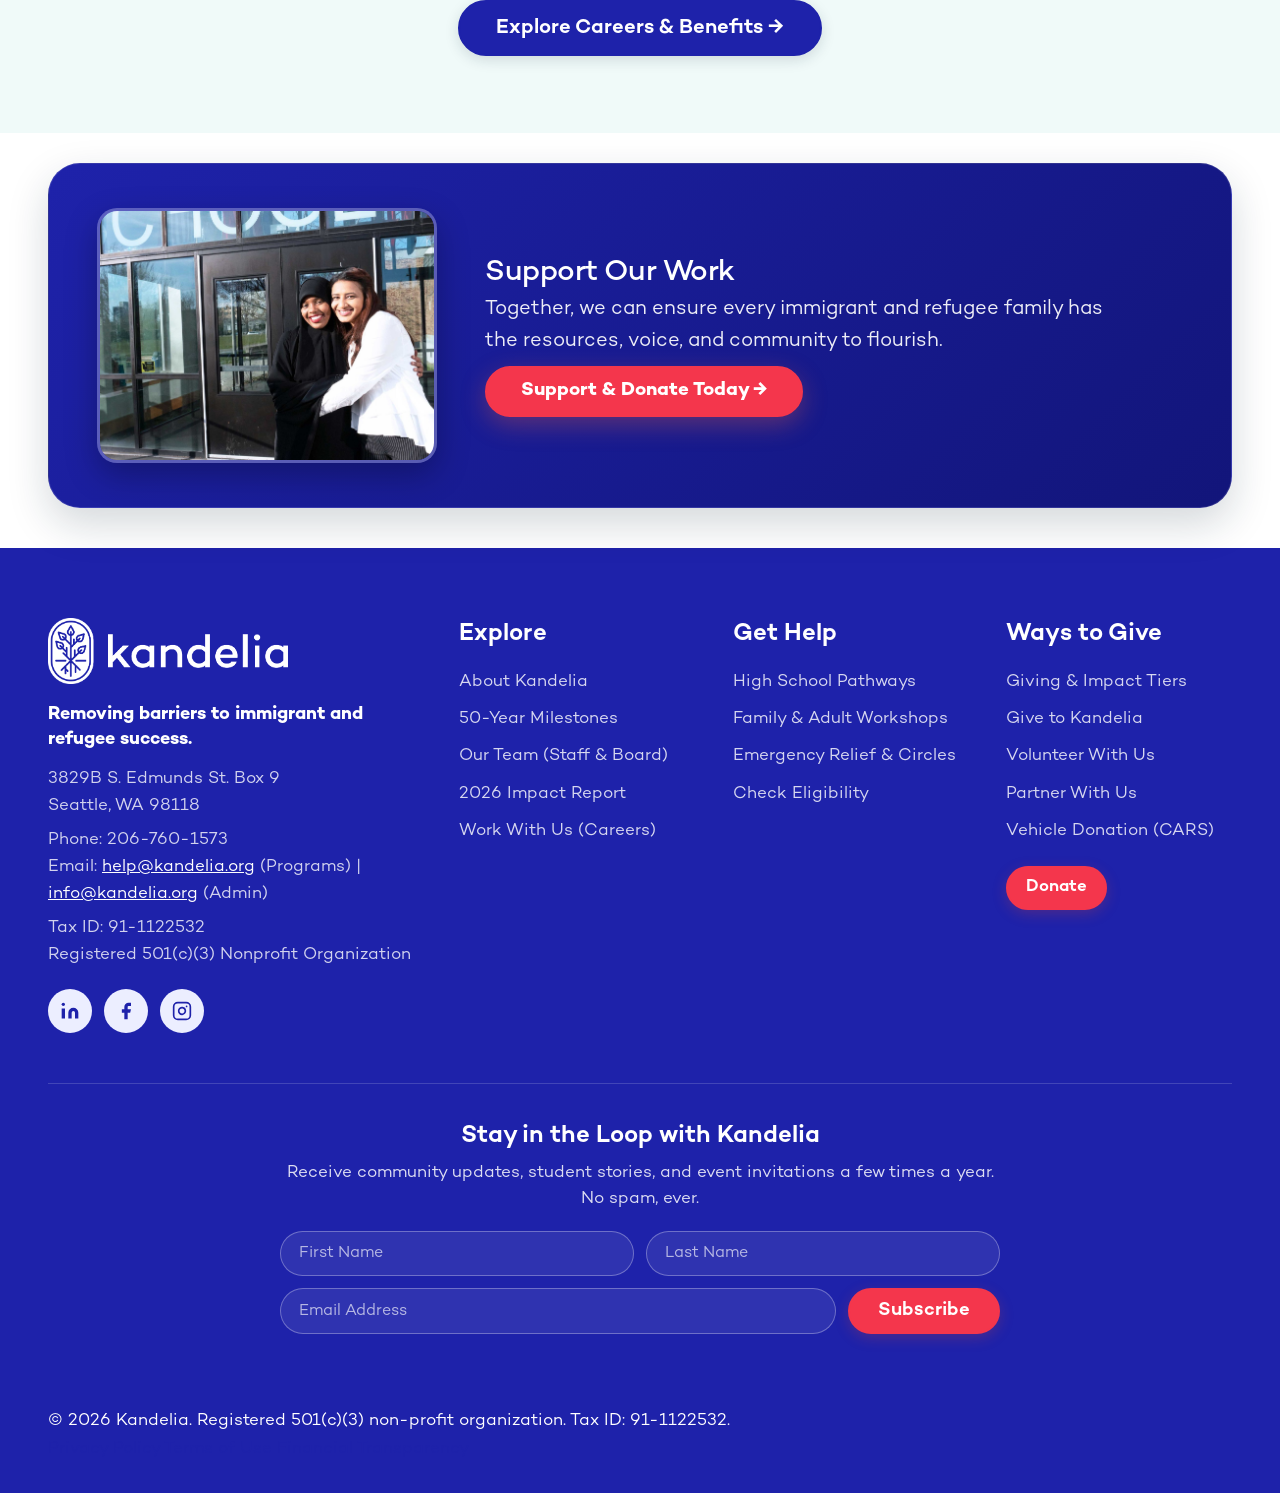
==== commit 9d47eef6: "feat(about): expand Staff Directory to all 9 members (add Kristina & Tamthy) and add 10th Board Memb" ====
--- a/about.html
+++ b/about.html
@@ -277,8 +277,16 @@
                 <div style="font-size:0.86rem; color:var(--text-muted); margin-top:2px;">Youth Program Manager</div>
               </div>
               <div style="padding:14px 18px; background:#F8FAFC; border-radius:12px; border-left:4px solid var(--teal);">
+                <div style="font-weight:700; color:var(--navy); font-size:1rem;">Kristina</div>
+                <div style="font-size:0.86rem; color:var(--text-muted); margin-top:2px;">Co-Executive Director</div>
+              </div>
+              <div style="padding:14px 18px; background:#F8FAFC; border-radius:12px; border-left:4px solid var(--teal);">
                 <div style="font-weight:700; color:var(--navy); font-size:1rem;">Sieng</div>
                 <div style="font-size:0.86rem; color:var(--text-muted); margin-top:2px;">Community Engagement Manager</div>
+              </div>
+              <div style="padding:14px 18px; background:#F8FAFC; border-radius:12px; border-left:4px solid var(--teal);">
+                <div style="font-weight:700; color:var(--navy); font-size:1rem;">Tamthy</div>
+                <div style="font-size:0.86rem; color:var(--text-muted); margin-top:2px;">Co-Executive Director</div>
               </div>
               <div style="padding:14px 18px; background:#F8FAFC; border-radius:12px; border-left:4px solid var(--teal);">
                 <div style="font-weight:700; color:var(--navy); font-size:1rem;">Thu</div>
@@ -511,6 +519,30 @@
             <h3 class="board-member-name">Marcela Diaz</h3>
             <div class="board-member-role">Member at Large</div>
             <div class="board-member-meta">She/Her | Languages: Spanish, English</div>
+            <div class="board-member-actions">
+              <button class="btn btn-outline btn-sm"
+                      type="button"
+                      style="width:100%; text-align:center; display:flex; justify-content:center; align-items:center;"
+                      tabindex="-1">
+                Read Bio →
+              </button>
+            </div>
+          </div>
+          <div class="board-card-enhanced open-board-bio"
+               role="button"
+               tabindex="0"
+               data-name="Mary Emile-Wagler"
+               data-role="Former Chair"
+               data-tenure="She/Her | Languages: English, French, Arabic"
+               data-bio="&lt;p&gt;Mary was born in &lt;strong class=&quot;bio-highlight&quot;&gt;Egypt&lt;/strong&gt; and spent the first 10 years of her life in &lt;strong class=&quot;bio-highlight&quot;&gt;Syria&lt;/strong&gt; before moving to rural &lt;strong class=&quot;bio-highlight&quot;&gt;Kansas&lt;/strong&gt;.&lt;/p&gt;&lt;p&gt;Seeing her childhood home become the site of the largest ongoing refugee crisis instilled in Mary a deep passion for working alongside refugee and immigrant communities.&lt;/p&gt;&lt;p&gt;As &lt;strong class=&quot;bio-highlight&quot;&gt;Former Chair&lt;/strong&gt;, Mary brings extensive experience in &lt;strong class=&quot;bio-highlight&quot;&gt;education&lt;/strong&gt;, &lt;strong class=&quot;bio-highlight&quot;&gt;strategy&lt;/strong&gt;, and &lt;strong class=&quot;bio-highlight&quot;&gt;philanthropy&lt;/strong&gt; to support &lt;strong class=&quot;bio-highlight&quot;&gt;Kandelia&lt;/strong&gt; in achieving its mission.&lt;/p&gt;"
+               data-quote="Seeing my childhood home become the site of the ongoing refugee crisis instilled in me a deep passion for working with refugee and immigrant communities."
+               data-photo="assets/mary_emile_wagler.jpeg">
+            <div class="board-member-photo-frame">
+              <img src="assets/mary_emile_wagler.jpeg" alt="Mary Emile-Wagler" loading="lazy">
+            </div>
+            <h3 class="board-member-name">Mary Emile-Wagler</h3>
+            <div class="board-member-role">Former Chair</div>
+            <div class="board-member-meta">She/Her | Languages: English, French, Arabic</div>
             <div class="board-member-actions">
               <button class="btn btn-outline btn-sm"
                       type="button"
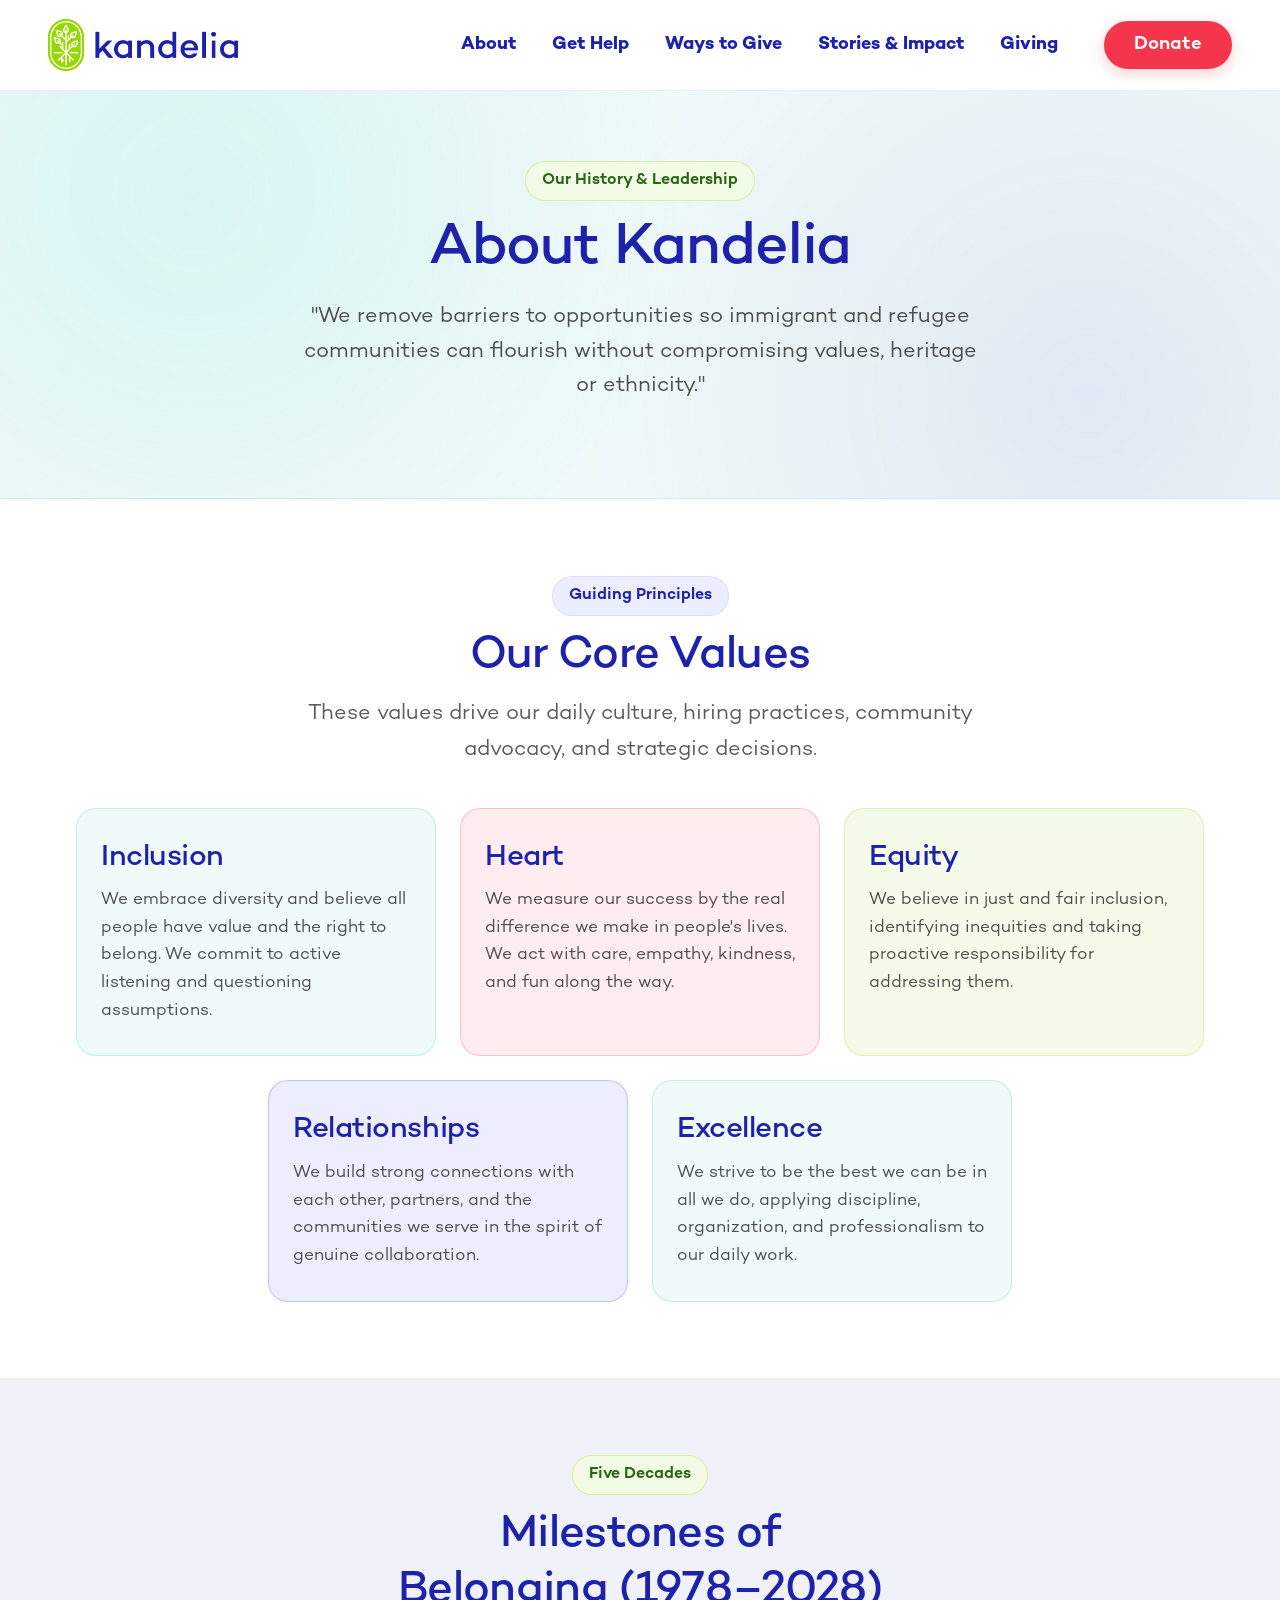
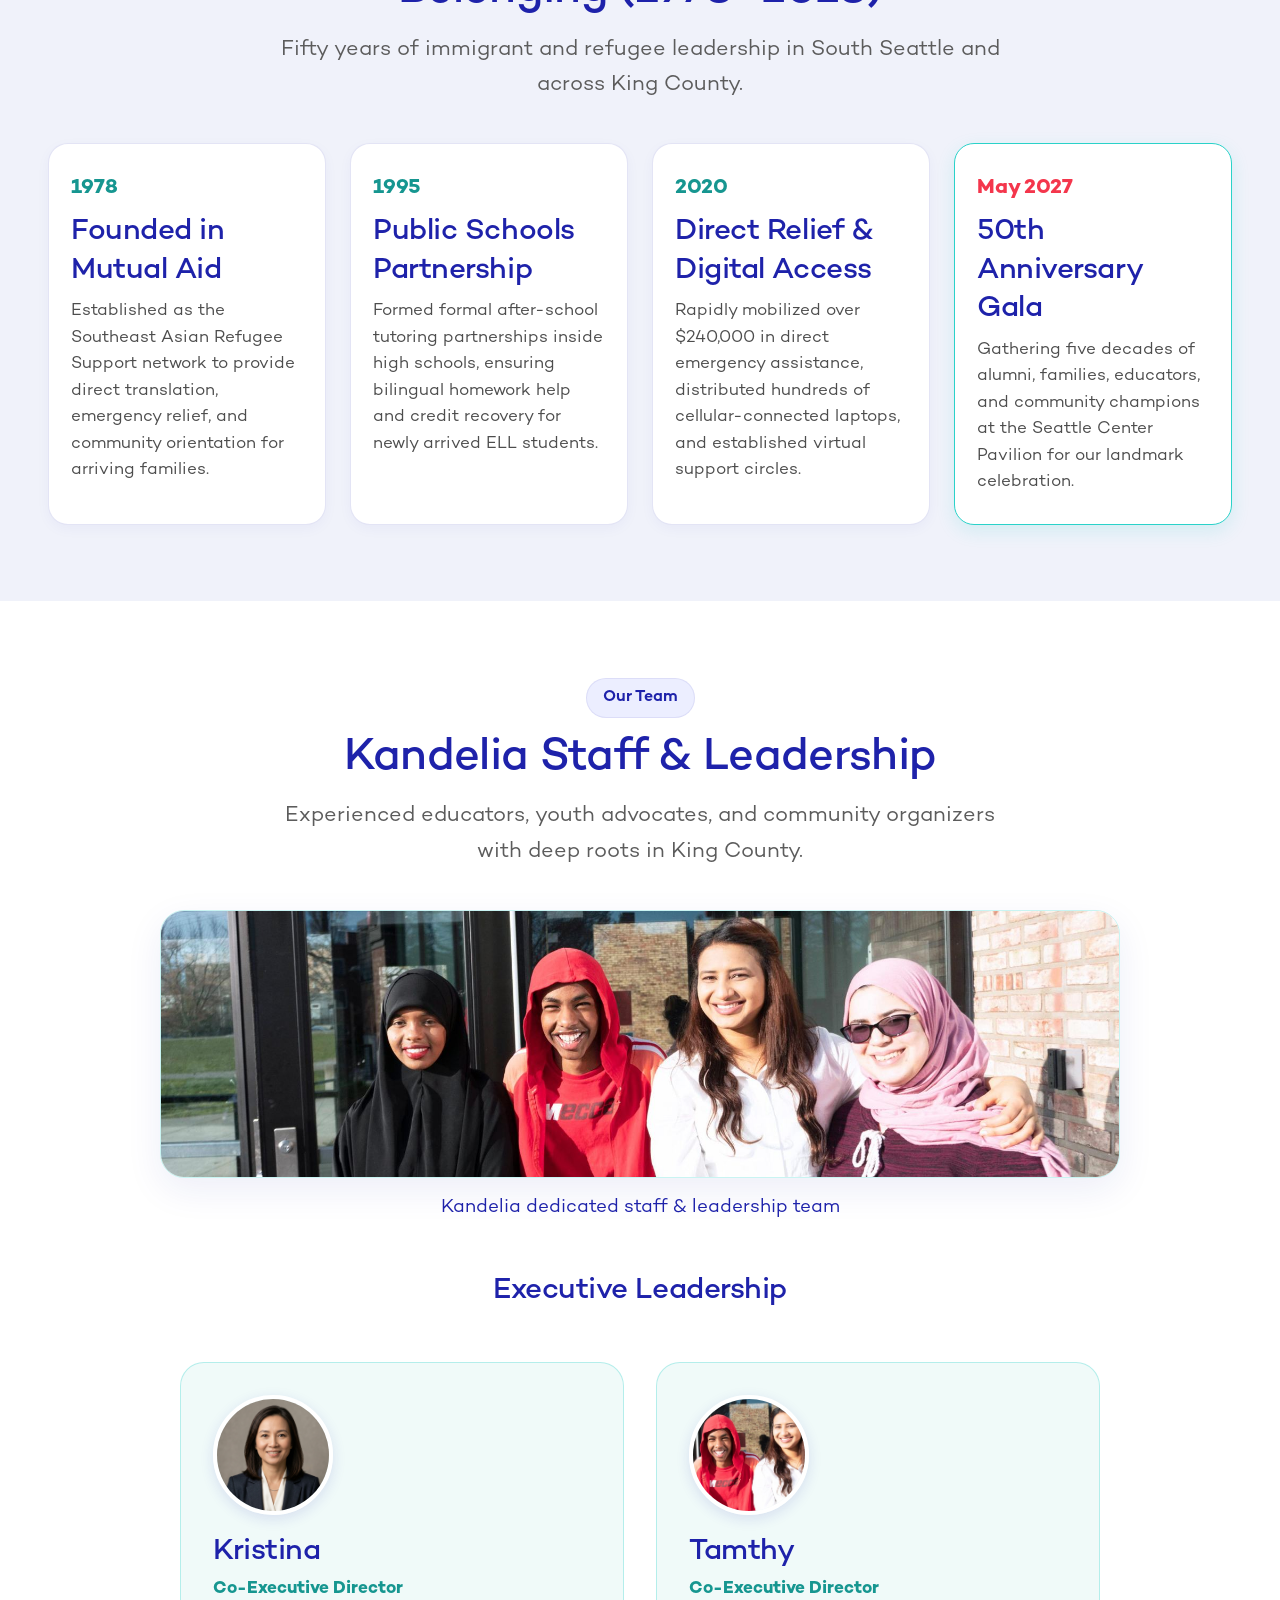
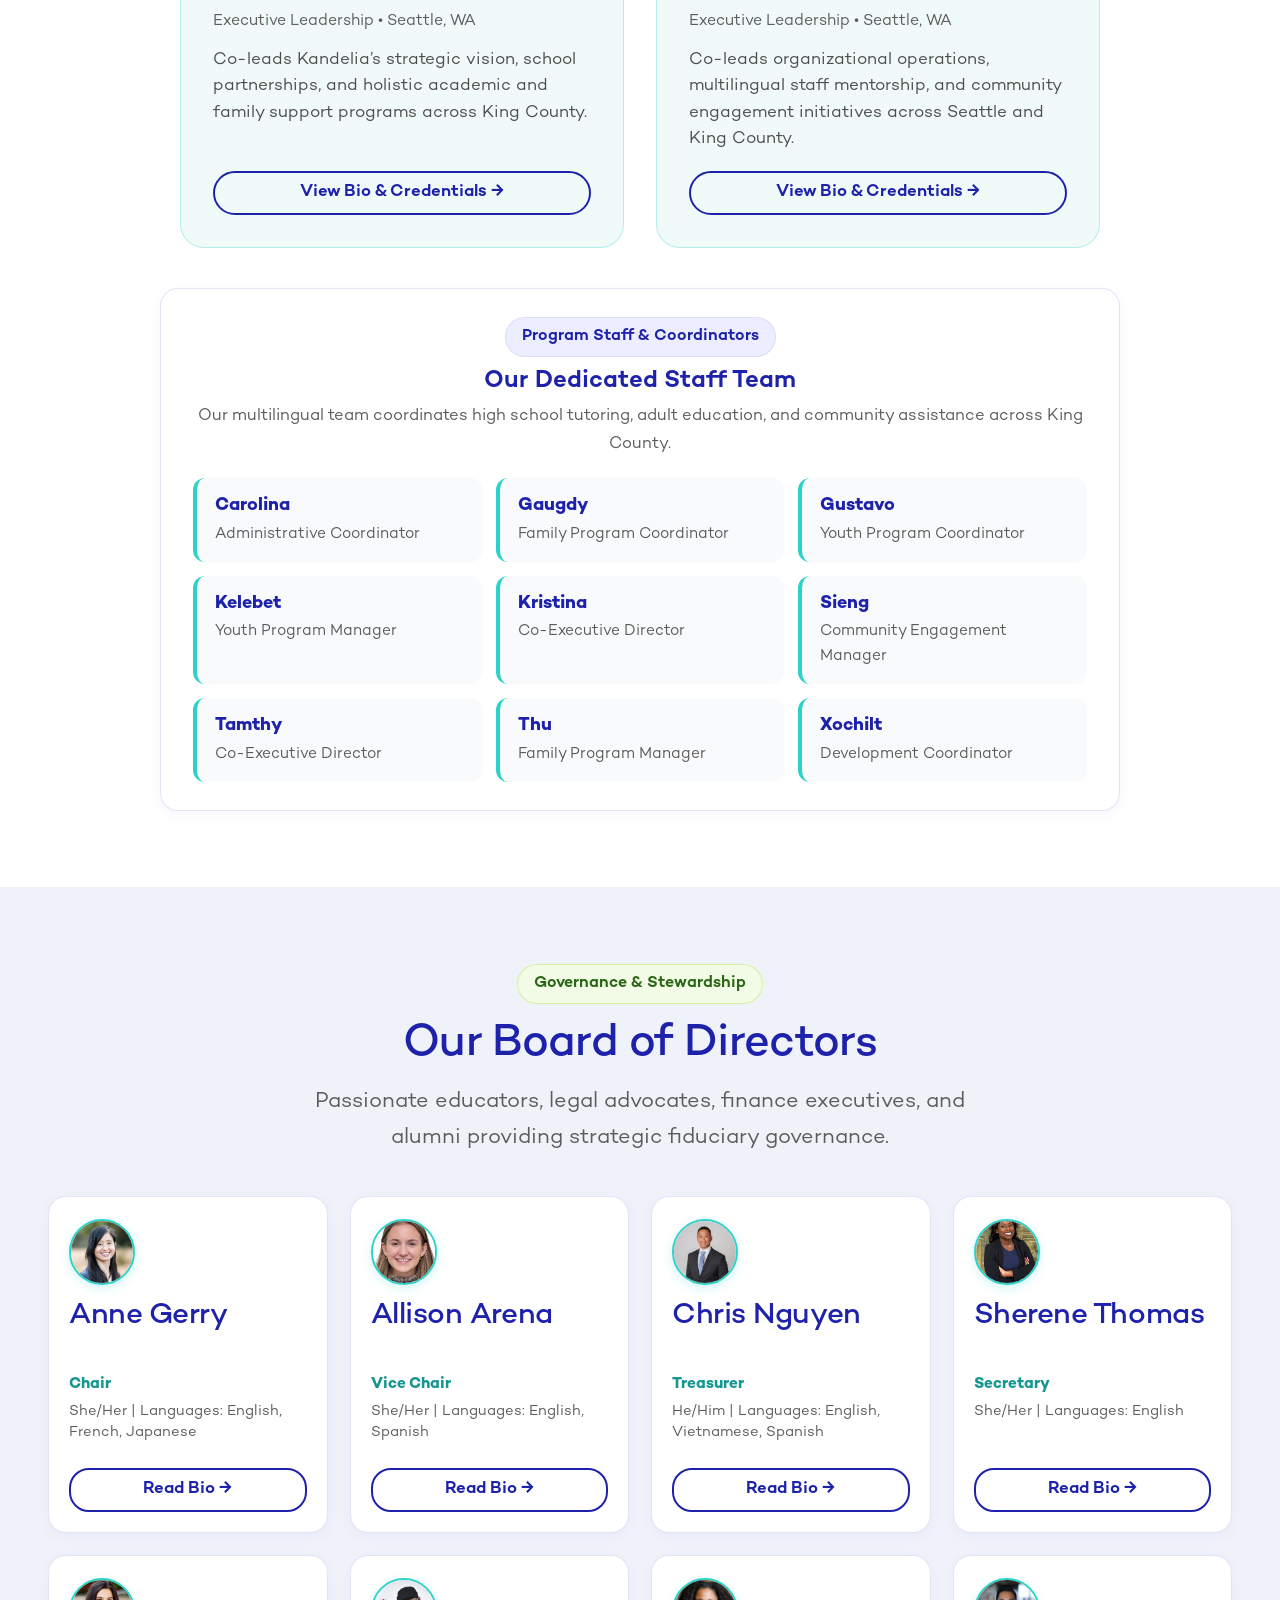
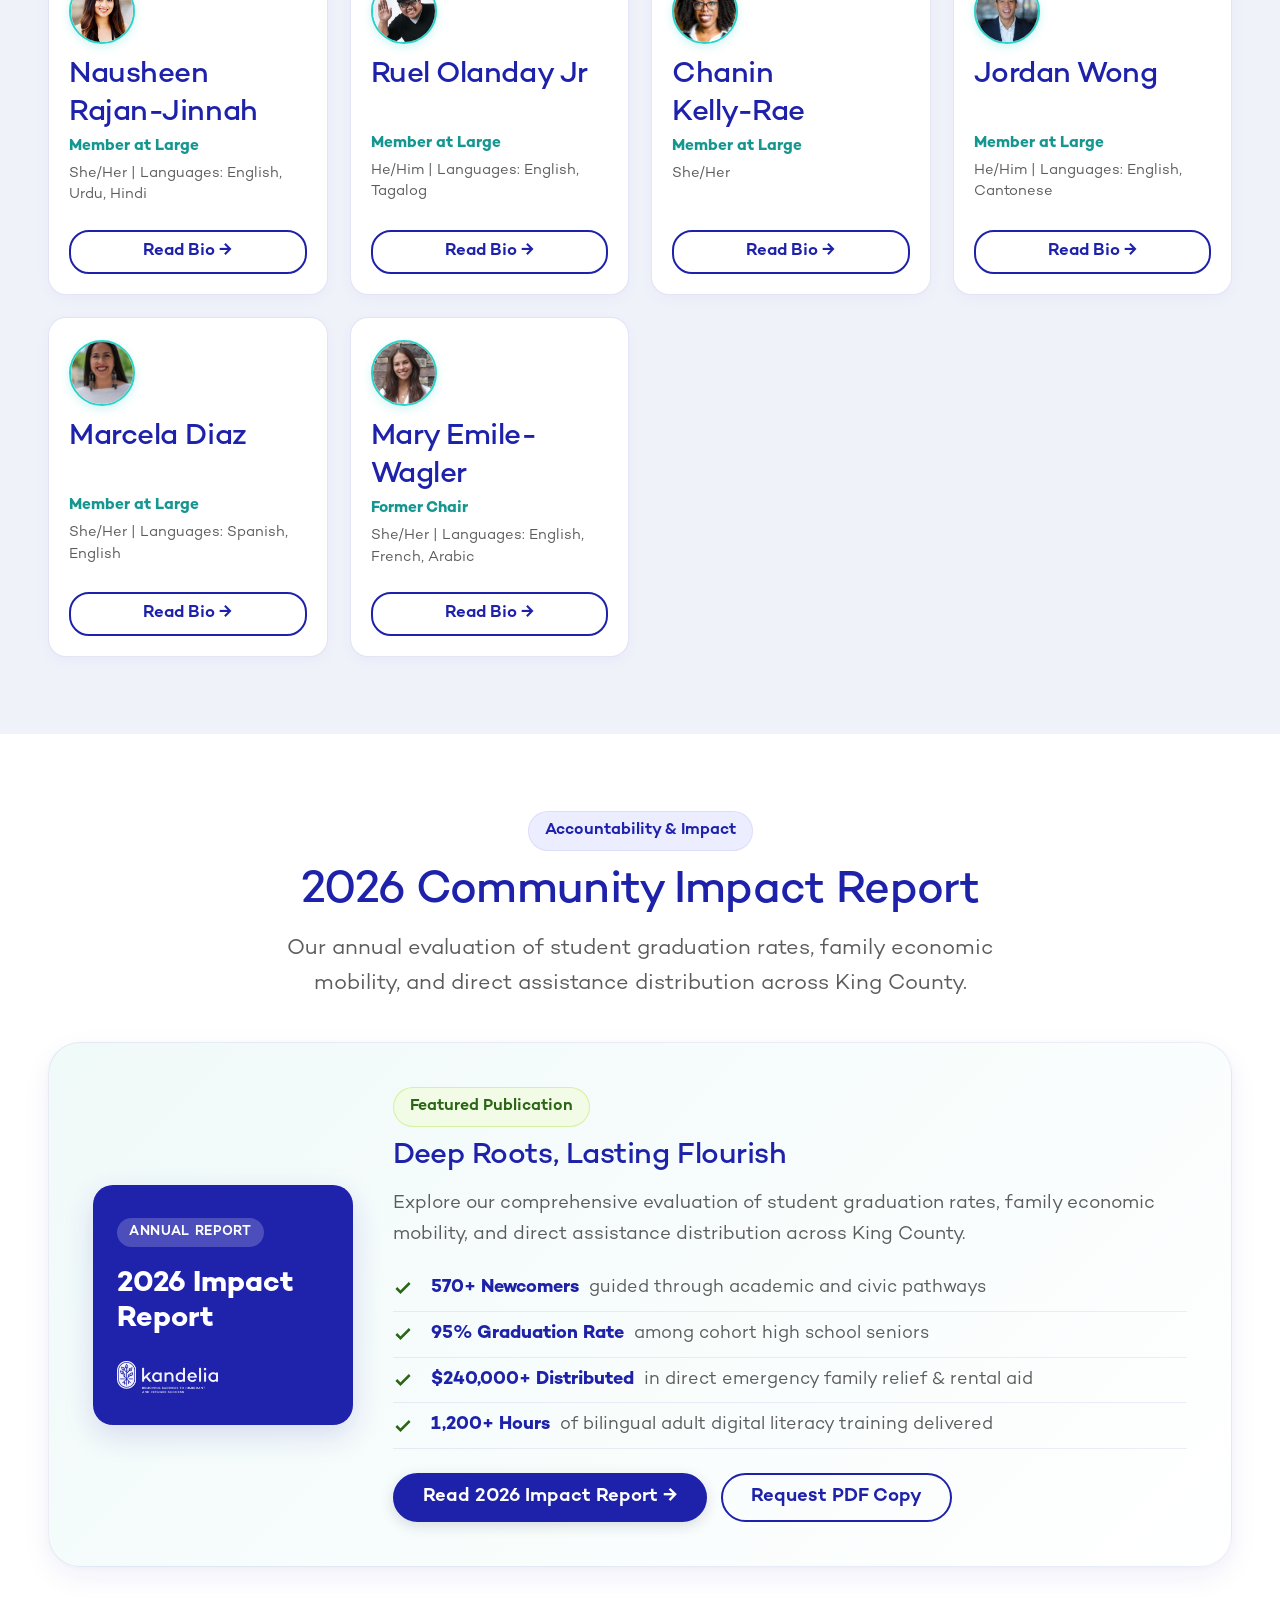
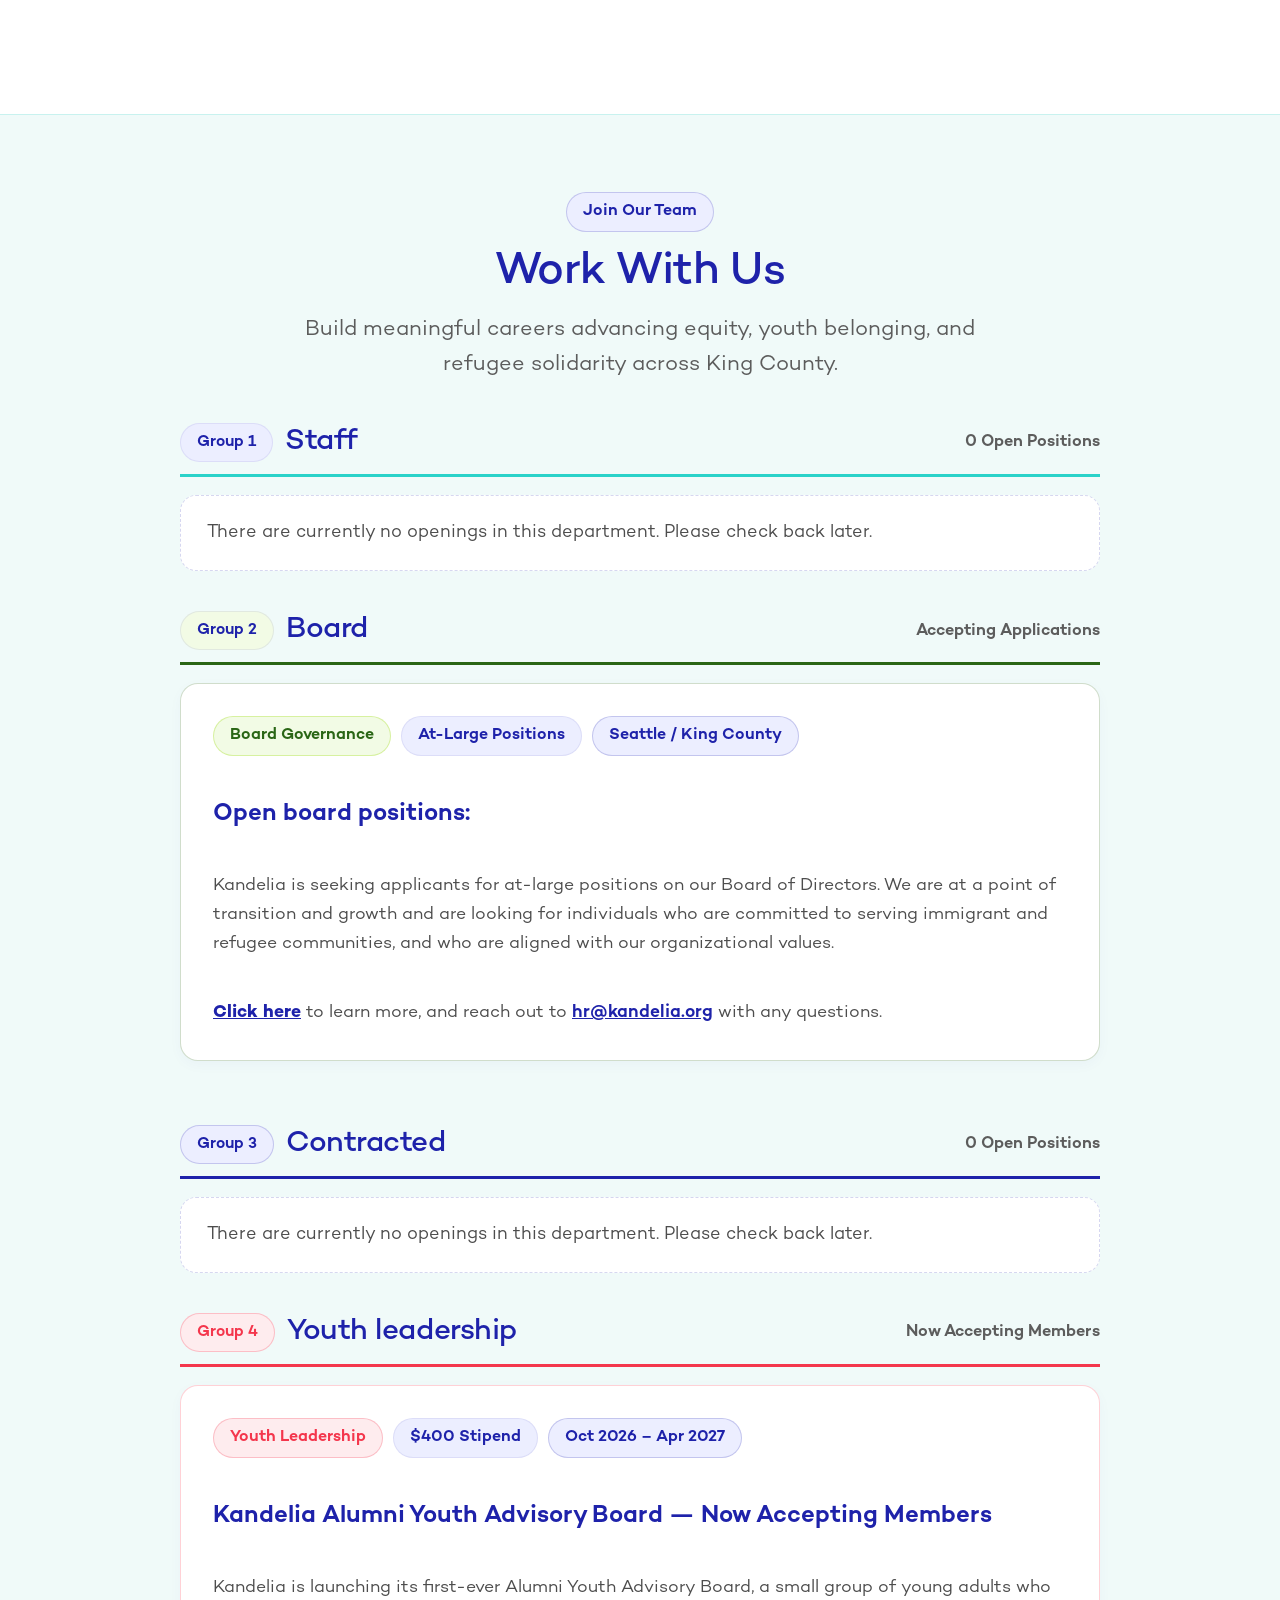
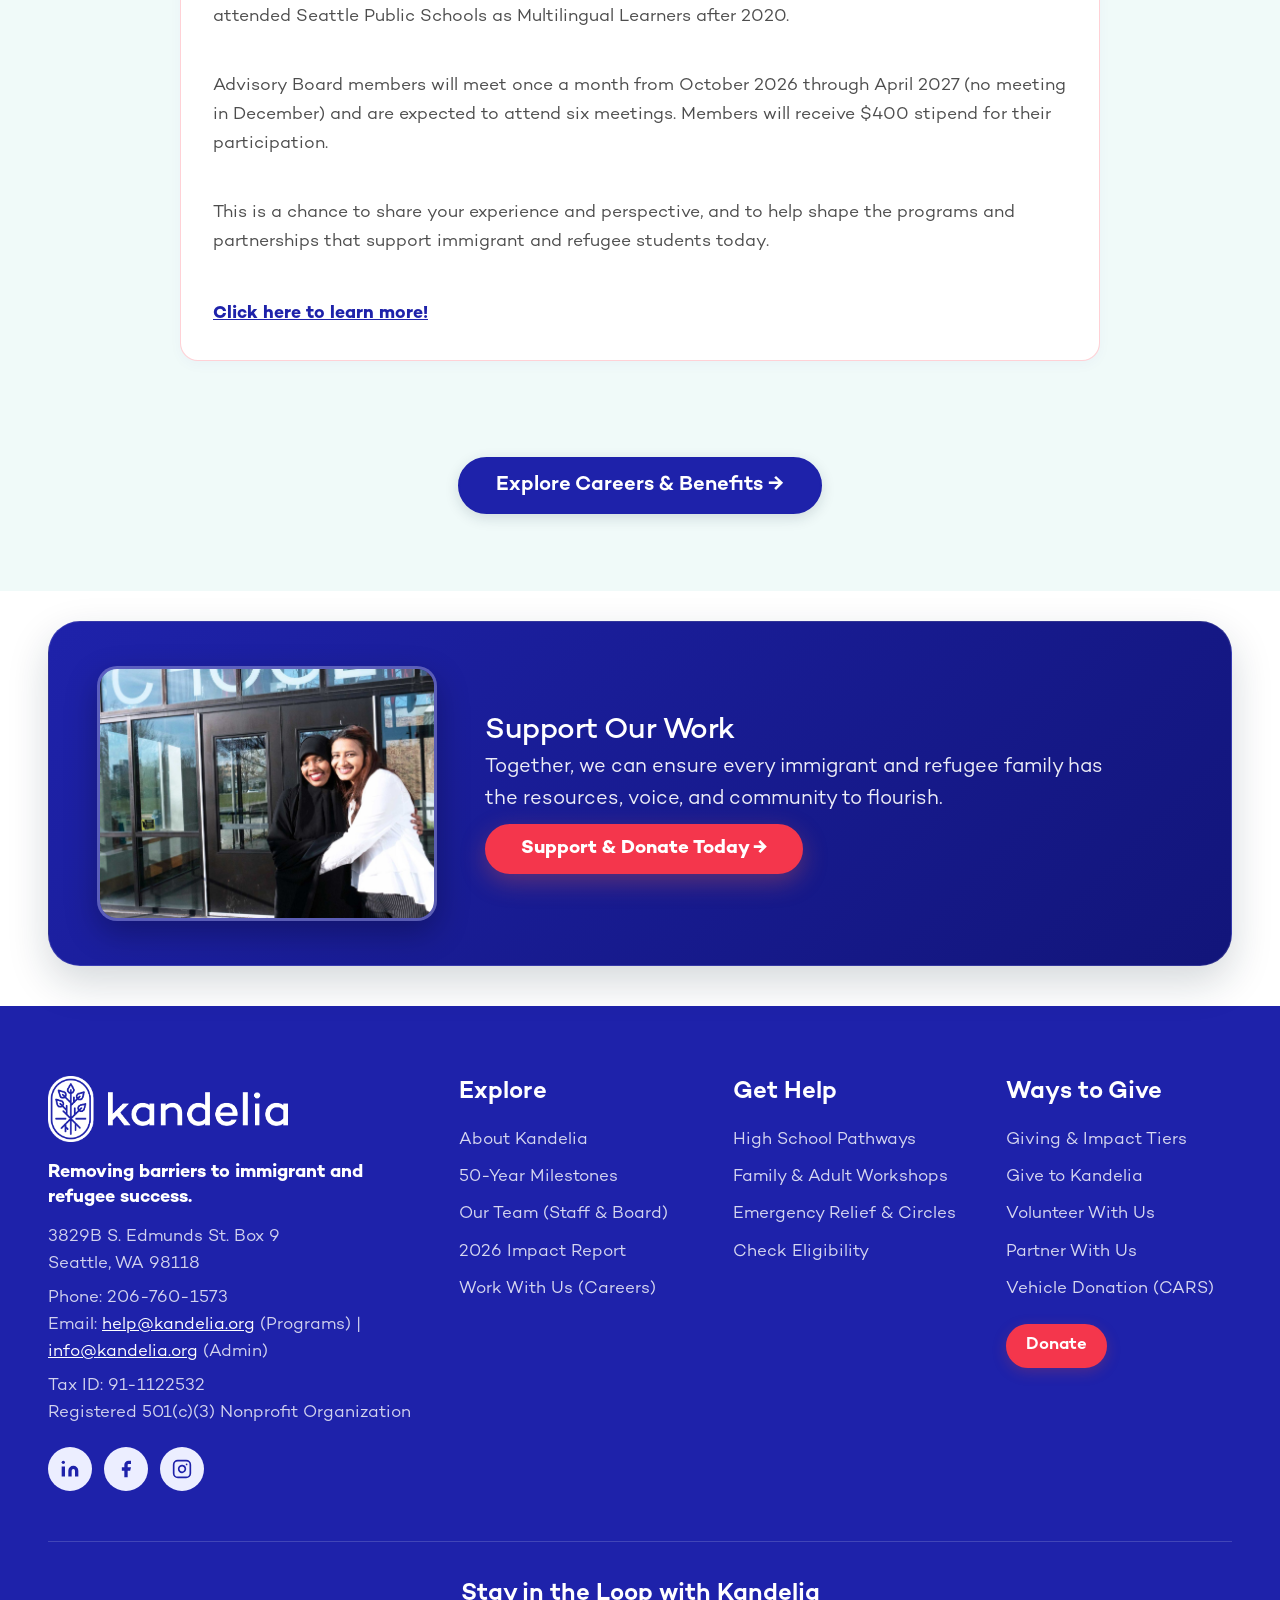
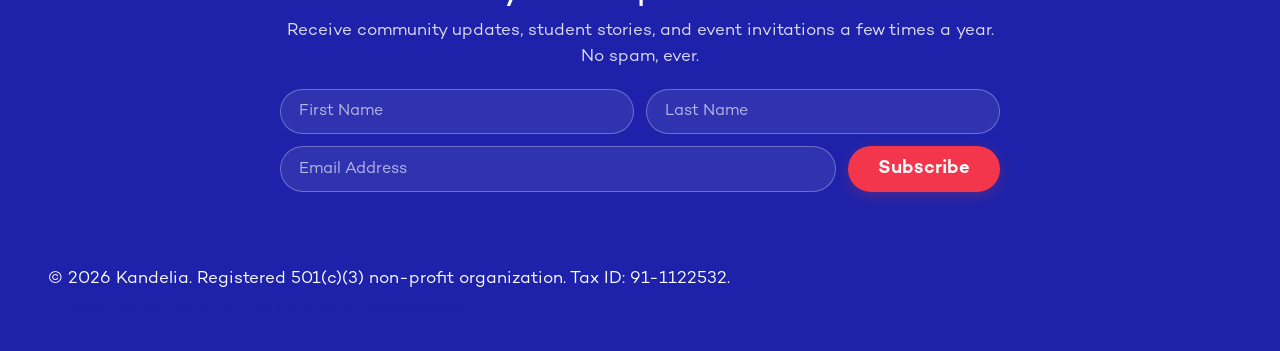
==== commit 4e4a31c1: "Remove placeholder openings from About page Work With Us section; match real Board and AYAB openings" ====
--- a/about.html
+++ b/about.html
@@ -605,182 +605,87 @@
         </div>
 
         <div style="max-width:920px; margin:0 auto; display:flex; flex-direction:column; gap:40px;">
-          <!-- Group 1: Staff Positions -->
+          <!-- Group 1: Staff -->
           <div class="careers-group">
-            <div class="careers-group-header" style="margin-bottom:18px; padding-bottom:12px; border-bottom:2px solid rgba(42,210,201,0.3); display:flex; align-items:center; gap:12px;">
-              <span class="badge badge-teal" style="font-weight:700; font-size:0.88rem;">Group 1</span>
-              <h3 style="font-size:1.45rem; color:var(--navy); margin:0;">Staff Positions</h3>
-            </div>
-            <div style="display:flex; flex-direction:column; gap:18px;">
-              <div class="job-card" style="background:#FFFFFF; border-radius:18px; padding:28px 32px; border:1px solid rgba(42,210,201,0.25); box-shadow:0 4px 14px rgba(30,34,170,0.03);">
-                <div style="display:flex; justify-content:space-between; align-items:flex-start; flex-wrap:wrap; gap:12px; margin-bottom:12px;">
-                  <div>
-                    <h3 style="font-size:1.35rem; color:var(--navy); margin-bottom:6px;">Education Program Manager</h3>
-                    <div style="display:flex; gap:10px; flex-wrap:wrap;">
-                      <span class="badge badge-sage">Full-Time • 40 hrs/wk</span>
-                      <span class="badge">South Seattle & King County Public Schools</span>
-                      <span class="badge badge-blue">$68,000 – $75,000 / year + Comprehensive Benefits</span>
-                    </div>
-                  </div>
-                  <a href="mailto:careers@kandelia.org?subject=Application for Education Program Manager" class="btn btn-outline btn-sm">Apply Now →</a>
-                </div>
-                <p style="font-size:0.98rem; color:var(--text-body); line-height:1.6; margin-bottom:10px;">Lead and expand Kandelia's after-school tutoring, high school cohort models, and graduation pathway initiatives for immigrant and refugee students across King County public schools.</p>
-                <div class="job-qualifications" style="font-size:0.92rem; color:var(--text-dark); background:#F0F2FA; border-left:3px solid var(--navy); padding:8px 14px; border-radius:0 8px 8px 0; line-height:1.5;">
-                  <strong>Qualifications:</strong> Bilingual in Somali, Spanish, Vietnamese, or Arabic preferred. 3+ years experience in educational programming and youth empowerment.
-                </div>
-              </div>
-              <div class="job-card" style="background:#FFFFFF; border-radius:18px; padding:28px 32px; border:1px solid rgba(42,210,201,0.25); box-shadow:0 4px 14px rgba(30,34,170,0.03);">
-                <div style="display:flex; justify-content:space-between; align-items:flex-start; flex-wrap:wrap; gap:12px; margin-bottom:12px;">
-                  <div>
-                    <h3 style="font-size:1.35rem; color:var(--navy); margin-bottom:6px;">Bilingual Family Support Specialist</h3>
-                    <div style="display:flex; gap:10px; flex-wrap:wrap;">
-                      <span class="badge badge-sage">Full-Time • 40 hrs/wk</span>
-                      <span class="badge">Kandelia Community Hub & Partner Centers</span>
-                      <span class="badge badge-blue">$60,000 – $66,000 / year + Full Healthcare & 401(k)</span>
-                    </div>
-                  </div>
-                  <a href="mailto:careers@kandelia.org?subject=Application for Bilingual Family Support Specialist" class="btn btn-outline btn-sm">Apply Now →</a>
-                </div>
-                <p style="font-size:0.98rem; color:var(--text-body); line-height:1.6; margin-bottom:10px;">Lead whole-family intake, digital literacy lab facilitation, housing stabilization referrals, and community resource navigation for newcomer parents.</p>
-                <div class="job-qualifications" style="font-size:0.92rem; color:var(--text-dark); background:#F0F2FA; border-left:3px solid var(--navy); padding:8px 14px; border-radius:0 8px 8px 0; line-height:1.5;">
-                  <strong>Qualifications:</strong> Experience in community navigation, case management, or social work. Multilingual fluency strongly preferred.
-                </div>
-              </div>
-            </div>
-          </div>
-
-          <!-- Group 2: Board Positions -->
+            <div class="careers-group-header" style="margin-bottom:18px; padding-bottom:12px; border-bottom:3px solid var(--teal); display:flex; align-items:center; justify-content:space-between; flex-wrap:wrap; gap:12px;">
+              <div style="display:flex; align-items:center; gap:12px;">
+                <span class="badge badge-teal" style="font-weight:700; font-size:0.88rem;">Group 1</span>
+                <h3 style="font-size:1.45rem; color:var(--navy); margin:0;">Staff</h3>
+              </div>
+              <span style="font-size:0.92rem; color:var(--text-muted); font-weight:600;">0 Open Positions</span>
+            </div>
+            <div class="careers-empty-state" style="background:#FFFFFF; border-radius:16px; padding:22px 26px; border:1px dashed rgba(30,34,170,0.18);">
+              <p style="font-size:1rem; color:var(--text-body); line-height:1.65; margin:0;">There are currently no openings in this department. Please check back later.</p>
+            </div>
+          </div>
+
+          <!-- Group 2: Board -->
           <div class="careers-group">
-            <div class="careers-group-header" style="margin-bottom:18px; padding-bottom:12px; border-bottom:2px solid rgba(151,215,0,0.35); display:flex; align-items:center; gap:12px;">
-              <span class="badge badge-green" style="font-weight:700; font-size:0.88rem;">Group 2</span>
-              <h3 style="font-size:1.45rem; color:var(--navy); margin:0;">Board Positions</h3>
-            </div>
-            <div style="display:flex; flex-direction:column; gap:18px;">
-              <div class="job-card" style="background:#FFFFFF; border-radius:18px; padding:28px 32px; border:1px solid rgba(42,210,201,0.25); box-shadow:0 4px 14px rgba(30,34,170,0.03);">
-                <div style="display:flex; justify-content:space-between; align-items:flex-start; flex-wrap:wrap; gap:12px; margin-bottom:12px;">
-                  <div>
-                    <h3 style="font-size:1.35rem; color:var(--navy); margin-bottom:6px;">Board of Directors – Member at Large</h3>
-                    <div style="display:flex; gap:10px; flex-wrap:wrap;">
-                      <span class="badge badge-sage">Volunteer Board Term • 3 Years (approx. 4–6 hrs/month)</span>
-                      <span class="badge">Seattle, WA (Hybrid Meetings)</span>
-                      <span class="badge badge-blue">Volunteer Leadership Position</span>
-                    </div>
-                  </div>
-                  <a href="mailto:careers@kandelia.org?subject=Application for Board of Directors – Member at Large" class="btn btn-outline btn-sm">Apply Now →</a>
-                </div>
-                <p style="font-size:0.98rem; color:var(--text-body); line-height:1.6; margin-bottom:10px;">Kandelia is actively seeking applicants for at-large positions on its Board of Directors committed to supporting immigrant and refugee communities during a period of transition and growth. Provide governance, strategic direction, and fiduciary stewardship.</p>
-                <div class="job-qualifications" style="font-size:0.92rem; color:var(--text-dark); background:#F0F2FA; border-left:3px solid var(--navy); padding:8px 14px; border-radius:0 8px 8px 0; line-height:1.5;">
-                  <strong>Qualifications:</strong> Lived experience as an immigrant/refugee or strong community ties across King County. Email hr@kandelia.org with interest.
-                </div>
-              </div>
-              <div class="job-card" style="background:#FFFFFF; border-radius:18px; padding:28px 32px; border:1px solid rgba(42,210,201,0.25); box-shadow:0 4px 14px rgba(30,34,170,0.03);">
-                <div style="display:flex; justify-content:space-between; align-items:flex-start; flex-wrap:wrap; gap:12px; margin-bottom:12px;">
-                  <div>
-                    <h3 style="font-size:1.35rem; color:var(--navy); margin-bottom:6px;">Board Treasurer & Finance Lead</h3>
-                    <div style="display:flex; gap:10px; flex-wrap:wrap;">
-                      <span class="badge badge-sage">Volunteer Board Term • 3 Years (approx. 4–6 hrs/month)</span>
-                      <span class="badge">Seattle, WA (Hybrid Meetings)</span>
-                      <span class="badge badge-blue">Volunteer Leadership Position</span>
-                    </div>
-                  </div>
-                  <a href="mailto:careers@kandelia.org?subject=Application for Board Treasurer & Finance Lead" class="btn btn-outline btn-sm">Apply Now →</a>
-                </div>
-                <p style="font-size:0.98rem; color:var(--text-body); line-height:1.6; margin-bottom:10px;">Provide fiduciary oversight, review annual financial statements, advise on endowment strategy, and chair the board Finance & Audit Committee.</p>
-                <div class="job-qualifications" style="font-size:0.92rem; color:var(--text-dark); background:#F0F2FA; border-left:3px solid var(--navy); padding:8px 14px; border-radius:0 8px 8px 0; line-height:1.5;">
-                  <strong>Qualifications:</strong> Background in finance, accounting, or non-profit fiscal management. Passion for immigrant and refugee equity.
-                </div>
-              </div>
-            </div>
-          </div>
-
-          <!-- Group 3: Contracted Opportunities -->
+            <div class="careers-group-header" style="margin-bottom:18px; padding-bottom:12px; border-bottom:3px solid #2A6615; display:flex; align-items:center; justify-content:space-between; flex-wrap:wrap; gap:12px;">
+              <div style="display:flex; align-items:center; gap:12px;">
+                <span class="badge badge-green" style="font-weight:700; font-size:0.88rem;">Group 2</span>
+                <h3 style="font-size:1.45rem; color:var(--navy); margin:0;">Board</h3>
+              </div>
+              <span style="font-size:0.92rem; color:var(--text-muted); font-weight:600;">Accepting Applications</span>
+            </div>
+            <div class="job-card" style="display:flex; flex-direction:column; background:#FFFFFF; border-radius:18px; padding:28px 32px; border:1px solid rgba(42,102,21,0.22); box-shadow:0 4px 14px rgba(30,34,170,0.03);">
+              <div style="display:flex; gap:10px; flex-wrap:wrap; margin-bottom:14px;">
+                <span class="badge badge-sage">Board Governance</span>
+                <span class="badge">At-Large Positions</span>
+                <span class="badge badge-blue">Seattle / King County</span>
+              </div>
+              <h4 style="font-size:1.3rem; color:var(--navy); margin-bottom:12px; font-weight:700;">Open board positions:</h4>
+              <p style="font-size:0.98rem; color:var(--text-body); line-height:1.65; margin-bottom:12px;">
+                Kandelia is seeking applicants for at-large positions on our Board of Directors. We are at a point of transition and growth and are looking for individuals who are committed to serving immigrant and refugee communities, and who are aligned with our organizational values.
+              </p>
+              <p style="font-size:0.98rem; color:var(--text-body); line-height:1.65; margin-bottom:0;">
+                <a href="assets/2026-10-Kandelia-Board-Job-Description.pdf" target="_blank" rel="noopener noreferrer" style="color:var(--navy); font-weight:700; text-decoration:underline;">Click here</a> to learn more, and reach out to <a href="mailto:hr@kandelia.org" style="color:var(--navy); font-weight:600; text-decoration:underline;">hr@kandelia.org</a> with any questions.
+              </p>
+            </div>
+          </div>
+
+          <!-- Group 3: Contracted -->
           <div class="careers-group">
-            <div class="careers-group-header" style="margin-bottom:18px; padding-bottom:12px; border-bottom:2px solid rgba(31,34,170,0.25); display:flex; align-items:center; gap:12px;">
-              <span class="badge badge-blue" style="font-weight:700; font-size:0.88rem;">Group 3</span>
-              <h3 style="font-size:1.45rem; color:var(--navy); margin:0;">Contracted Opportunities</h3>
-            </div>
-            <div style="display:flex; flex-direction:column; gap:18px;">
-              <div class="job-card" style="background:#FFFFFF; border-radius:18px; padding:28px 32px; border:1px solid rgba(42,210,201,0.25); box-shadow:0 4px 14px rgba(30,34,170,0.03);">
-                <div style="display:flex; justify-content:space-between; align-items:flex-start; flex-wrap:wrap; gap:12px; margin-bottom:12px;">
-                  <div>
-                    <h3 style="font-size:1.35rem; color:var(--navy); margin-bottom:6px;">Bilingual Curriculum Consultant</h3>
-                    <div style="display:flex; gap:10px; flex-wrap:wrap;">
-                      <span class="badge badge-sage">Part-Time Contract • 10–15 hrs/wk</span>
-                      <span class="badge">Seattle, WA (Hybrid / Remote)</span>
-                      <span class="badge badge-blue">$50 – $65 / hour</span>
-                    </div>
-                  </div>
-                  <a href="mailto:careers@kandelia.org?subject=Application for Bilingual Curriculum Consultant" class="btn btn-outline btn-sm">Apply Now →</a>
-                </div>
-                <p style="font-size:0.98rem; color:var(--text-body); line-height:1.6; margin-bottom:10px;">Co-design culturally responsive English learning and digital literacy curriculum modules tailored to adult working parents and multi-generational learners.</p>
-                <div class="job-qualifications" style="font-size:0.92rem; color:var(--text-dark); background:#F0F2FA; border-left:3px solid var(--navy); padding:8px 14px; border-radius:0 8px 8px 0; line-height:1.5;">
-                  <strong>Qualifications:</strong> Curriculum development background with adult ELL or high school newcomers. Fluency in Spanish, Vietnamese, or Somali required.
-                </div>
-              </div>
-              <div class="job-card" style="background:#FFFFFF; border-radius:18px; padding:28px 32px; border:1px solid rgba(42,210,201,0.25); box-shadow:0 4px 14px rgba(30,34,170,0.03);">
-                <div style="display:flex; justify-content:space-between; align-items:flex-start; flex-wrap:wrap; gap:12px; margin-bottom:12px;">
-                  <div>
-                    <h3 style="font-size:1.35rem; color:var(--navy); margin-bottom:6px;">Interpretation & Translation Specialist</h3>
-                    <div style="display:flex; gap:10px; flex-wrap:wrap;">
-                      <span class="badge badge-sage">Contract • Flexible On-Call</span>
-                      <span class="badge">Seattle, WA (Community Workshops & Remote)</span>
-                      <span class="badge badge-blue">$45 – $55 / hour</span>
-                    </div>
-                  </div>
-                  <a href="mailto:careers@kandelia.org?subject=Application for Interpretation & Translation Specialist" class="btn btn-outline btn-sm">Apply Now →</a>
-                </div>
-                <p style="font-size:0.98rem; color:var(--text-body); line-height:1.6; margin-bottom:10px;">Provide real-time interpretation for community meetings and translate vital school, legal, and resource guides into Spanish, Somali, Vietnamese, Amharic, or Arabic.</p>
-                <div class="job-qualifications" style="font-size:0.92rem; color:var(--text-dark); background:#F0F2FA; border-left:3px solid var(--navy); padding:8px 14px; border-radius:0 8px 8px 0; line-height:1.5;">
-                  <strong>Qualifications:</strong> Professional translation or interpretation credentials with commitment to cultural accuracy and immigrant rights.
-                </div>
-              </div>
-            </div>
-          </div>
-
-          <!-- Group 4: Youth Leadership -->
+            <div class="careers-group-header" style="margin-bottom:18px; padding-bottom:12px; border-bottom:3px solid var(--navy); display:flex; align-items:center; justify-content:space-between; flex-wrap:wrap; gap:12px;">
+              <div style="display:flex; align-items:center; gap:12px;">
+                <span class="badge badge-blue" style="font-weight:700; font-size:0.88rem;">Group 3</span>
+                <h3 style="font-size:1.45rem; color:var(--navy); margin:0;">Contracted</h3>
+              </div>
+              <span style="font-size:0.92rem; color:var(--text-muted); font-weight:600;">0 Open Positions</span>
+            </div>
+            <div class="careers-empty-state" style="background:#FFFFFF; border-radius:16px; padding:22px 26px; border:1px dashed rgba(30,34,170,0.18);">
+              <p style="font-size:1rem; color:var(--text-body); line-height:1.65; margin:0;">There are currently no openings in this department. Please check back later.</p>
+            </div>
+          </div>
+
+          <!-- Group 4: Youth leadership -->
           <div class="careers-group">
-            <div class="careers-group-header" style="margin-bottom:18px; padding-bottom:12px; border-bottom:2px solid rgba(244,54,76,0.25); display:flex; align-items:center; gap:12px;">
-              <span class="badge badge-coral" style="font-weight:700; font-size:0.88rem;">Group 4</span>
-              <h3 style="font-size:1.45rem; color:var(--navy); margin:0;">Youth Leadership</h3>
-            </div>
-            <div style="display:flex; flex-direction:column; gap:18px;">
-              <div class="job-card" style="background:#FFFFFF; border-radius:18px; padding:28px 32px; border:1px solid rgba(42,210,201,0.25); box-shadow:0 4px 14px rgba(30,34,170,0.03);">
-                <div style="display:flex; justify-content:space-between; align-items:flex-start; flex-wrap:wrap; gap:12px; margin-bottom:12px;">
-                  <div>
-                    <h3 style="font-size:1.35rem; color:var(--navy); margin-bottom:6px;">Alumni Youth Advisory Board (AYAB) Member</h3>
-                    <div style="display:flex; gap:10px; flex-wrap:wrap;">
-                      <span class="badge badge-sage">Youth Leadership Fellowship • Flexible</span>
-                      <span class="badge">Seattle, WA (Hybrid Meetings)</span>
-                      <span class="badge badge-blue">Stipend Provided</span>
-                    </div>
-                  </div>
-                  <a href="mailto:careers@kandelia.org?subject=Application for Alumni Youth Advisory Board (AYAB) Member" class="btn btn-outline btn-sm">Apply Now →</a>
-                </div>
-                <p style="font-size:0.98rem; color:var(--text-body); line-height:1.6; margin-bottom:10px;">Kandelia accepts members for its Alumni Youth Advisory Board—open to young adults who attended Seattle Public Schools as Multilingual Learners after 2020. Provide vital youth perspective to leadership, guide program decisions, and co-design community initiatives.</p>
-                <div class="job-qualifications" style="font-size:0.92rem; color:var(--text-dark); background:#F0F2FA; border-left:3px solid var(--navy); padding:8px 14px; border-radius:0 8px 8px 0; line-height:1.5;">
-                  <strong>Qualifications:</strong> Former Seattle Public Schools Multilingual Learner (post-2020). Passion for community advocacy and immigrant youth empowerment.
-                </div>
-              </div>
-              <div class="job-card" style="background:#FFFFFF; border-radius:18px; padding:28px 32px; border:1px solid rgba(42,210,201,0.25); box-shadow:0 4px 14px rgba(30,34,170,0.03);">
-                <div style="display:flex; justify-content:space-between; align-items:flex-start; flex-wrap:wrap; gap:12px; margin-bottom:12px;">
-                  <div>
-                    <h3 style="font-size:1.35rem; color:var(--navy); margin-bottom:6px;">Youth Leadership Intern</h3>
-                    <div style="display:flex; gap:10px; flex-wrap:wrap;">
-                      <span class="badge badge-sage">Paid Youth Internship • 20 hrs/wk (Summer Cohort)</span>
-                      <span class="badge">King County Partner Sites</span>
-                      <span class="badge badge-blue">$20.50 / hour stipend</span>
-                    </div>
-                  </div>
-                  <a href="mailto:careers@kandelia.org?subject=Application for Youth Leadership Intern" class="btn btn-outline btn-sm">Apply Now →</a>
-                </div>
-                <p style="font-size:0.98rem; color:var(--text-body); line-height:1.6; margin-bottom:10px;">Paid summer leadership opportunity for immigrant and refugee high school students to co-design community outreach, plan cultural events, and shadow nonprofit directors.</p>
-                <div class="job-qualifications" style="font-size:0.92rem; color:var(--text-dark); background:#F0F2FA; border-left:3px solid var(--navy); padding:8px 14px; border-radius:0 8px 8px 0; line-height:1.5;">
-                  <strong>Qualifications:</strong> Open to rising 10th–12th grade students enrolled in King County high schools.
-                </div>
-              </div>
-            </div>
-          </div>
-
+            <div class="careers-group-header" style="margin-bottom:18px; padding-bottom:12px; border-bottom:3px solid var(--coral); display:flex; align-items:center; justify-content:space-between; flex-wrap:wrap; gap:12px;">
+              <div style="display:flex; align-items:center; gap:12px;">
+                <span class="badge badge-coral" style="font-weight:700; font-size:0.88rem;">Group 4</span>
+                <h3 style="font-size:1.45rem; color:var(--navy); margin:0;">Youth leadership</h3>
+              </div>
+              <span style="font-size:0.92rem; color:var(--text-muted); font-weight:600;">Now Accepting Members</span>
+            </div>
+            <div class="job-card" style="display:flex; flex-direction:column; background:#FFFFFF; border-radius:18px; padding:28px 32px; border:1px solid rgba(254,48,68,0.22); box-shadow:0 4px 14px rgba(30,34,170,0.03);">
+              <div style="display:flex; gap:10px; flex-wrap:wrap; margin-bottom:14px;">
+                <span class="badge badge-coral">Youth Leadership</span>
+                <span class="badge">$400 Stipend</span>
+                <span class="badge badge-blue">Oct 2026 – Apr 2027</span>
+              </div>
+              <h4 style="font-size:1.3rem; color:var(--navy); margin-bottom:12px; font-weight:700;">Kandelia Alumni Youth Advisory Board — Now Accepting Members</h4>
+              <p style="font-size:0.98rem; color:var(--text-body); line-height:1.65; margin-bottom:12px;">
+                Kandelia is launching its first-ever Alumni Youth Advisory Board, a small group of young adults who attended Seattle Public Schools as Multilingual Learners after 2020.
+              </p>
+              <p style="font-size:0.98rem; color:var(--text-body); line-height:1.65; margin-bottom:12px;">
+                Advisory Board members will meet once a month from October 2026 through April 2027 (no meeting in December) and are expected to attend six meetings. Members will receive $400 stipend for their participation.
+              </p>
+              <p style="font-size:0.98rem; color:var(--text-body); line-height:1.65; margin-bottom:16px;">
+                This is a chance to share your experience and perspective, and to help shape the programs and partnerships that support immigrant and refugee students today.
+              </p>
+              <a href="assets/Kandelia-Alumni-Youth-Advisory-Board-Posting.pdf" target="_blank" rel="noopener noreferrer" style="color:var(--navy); font-weight:700; font-size:0.98rem; text-decoration:underline;">Click here to learn more!</a>
+            </div>
+          </div>
           <div style="text-align:center; margin-top:32px;">
             <a href="/careers" class="btn btn-primary btn-lg">
               Explore Careers &amp; Benefits&nbsp;→
